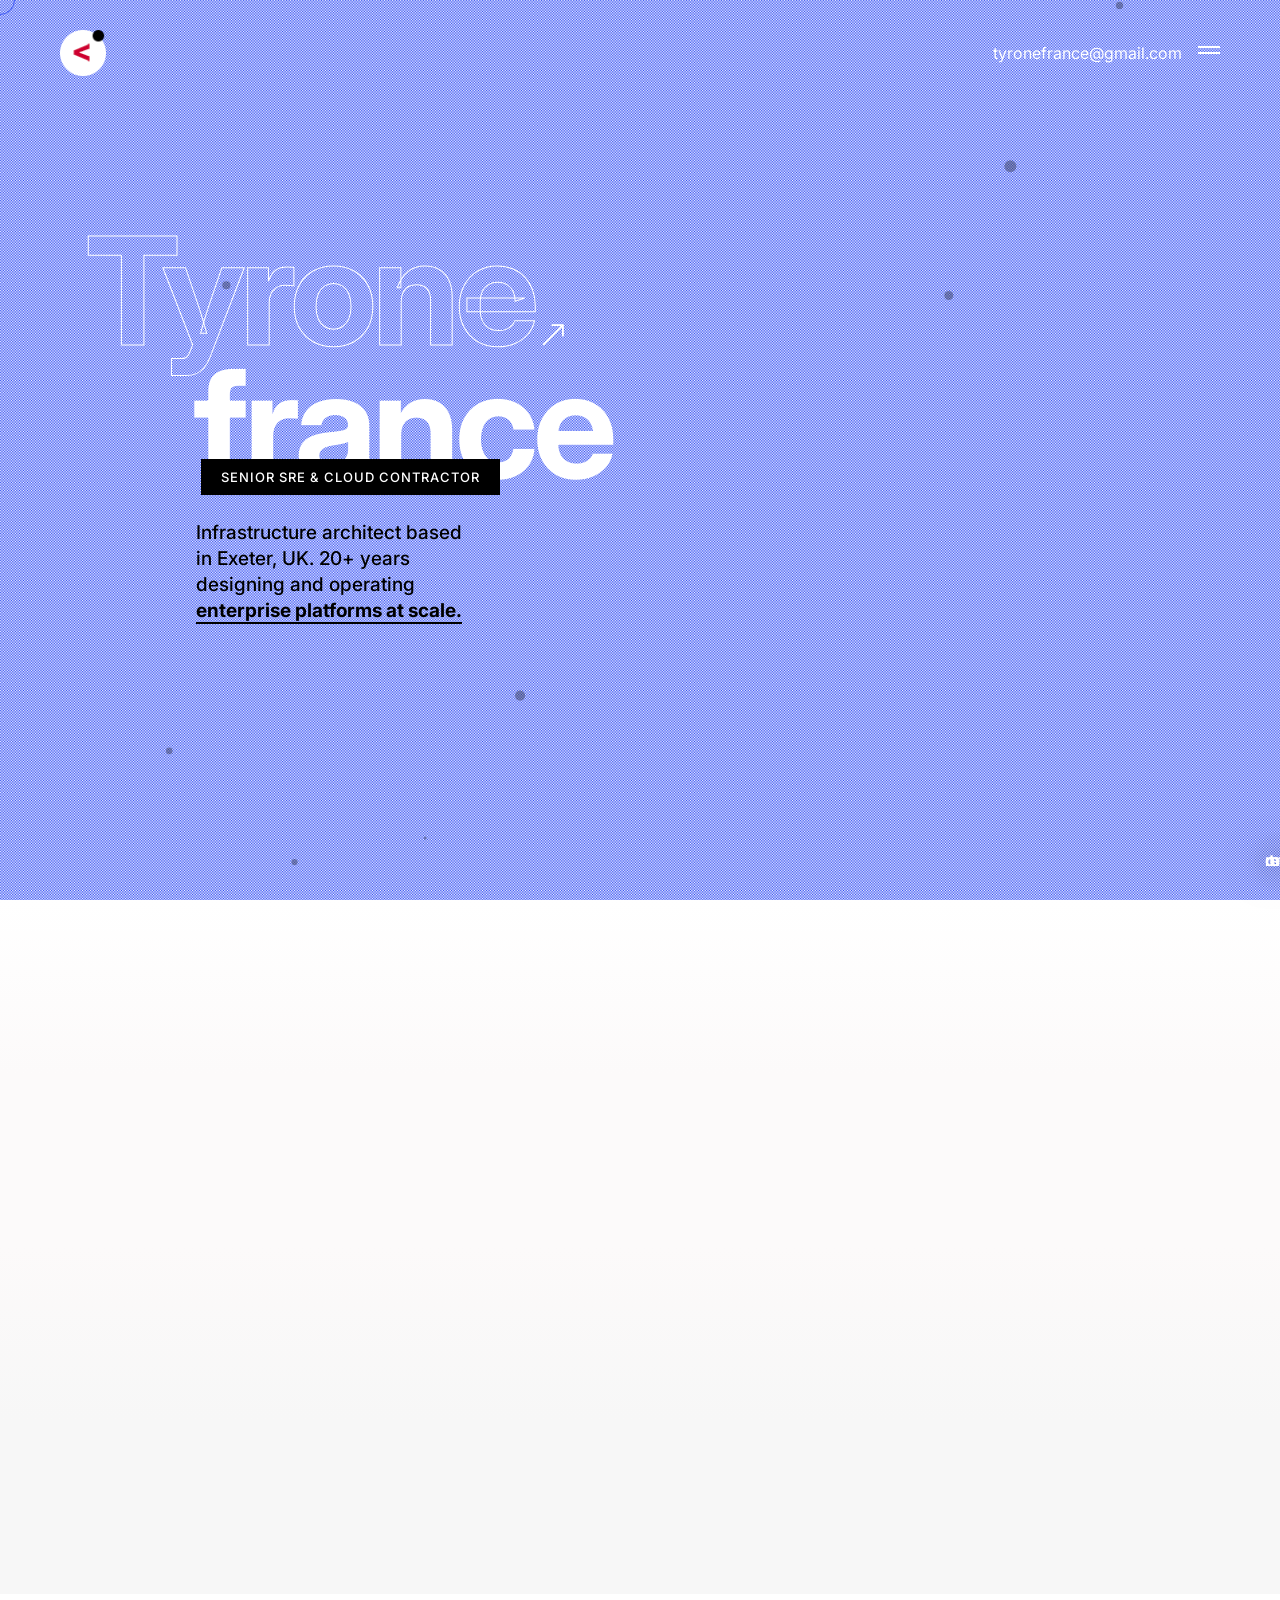
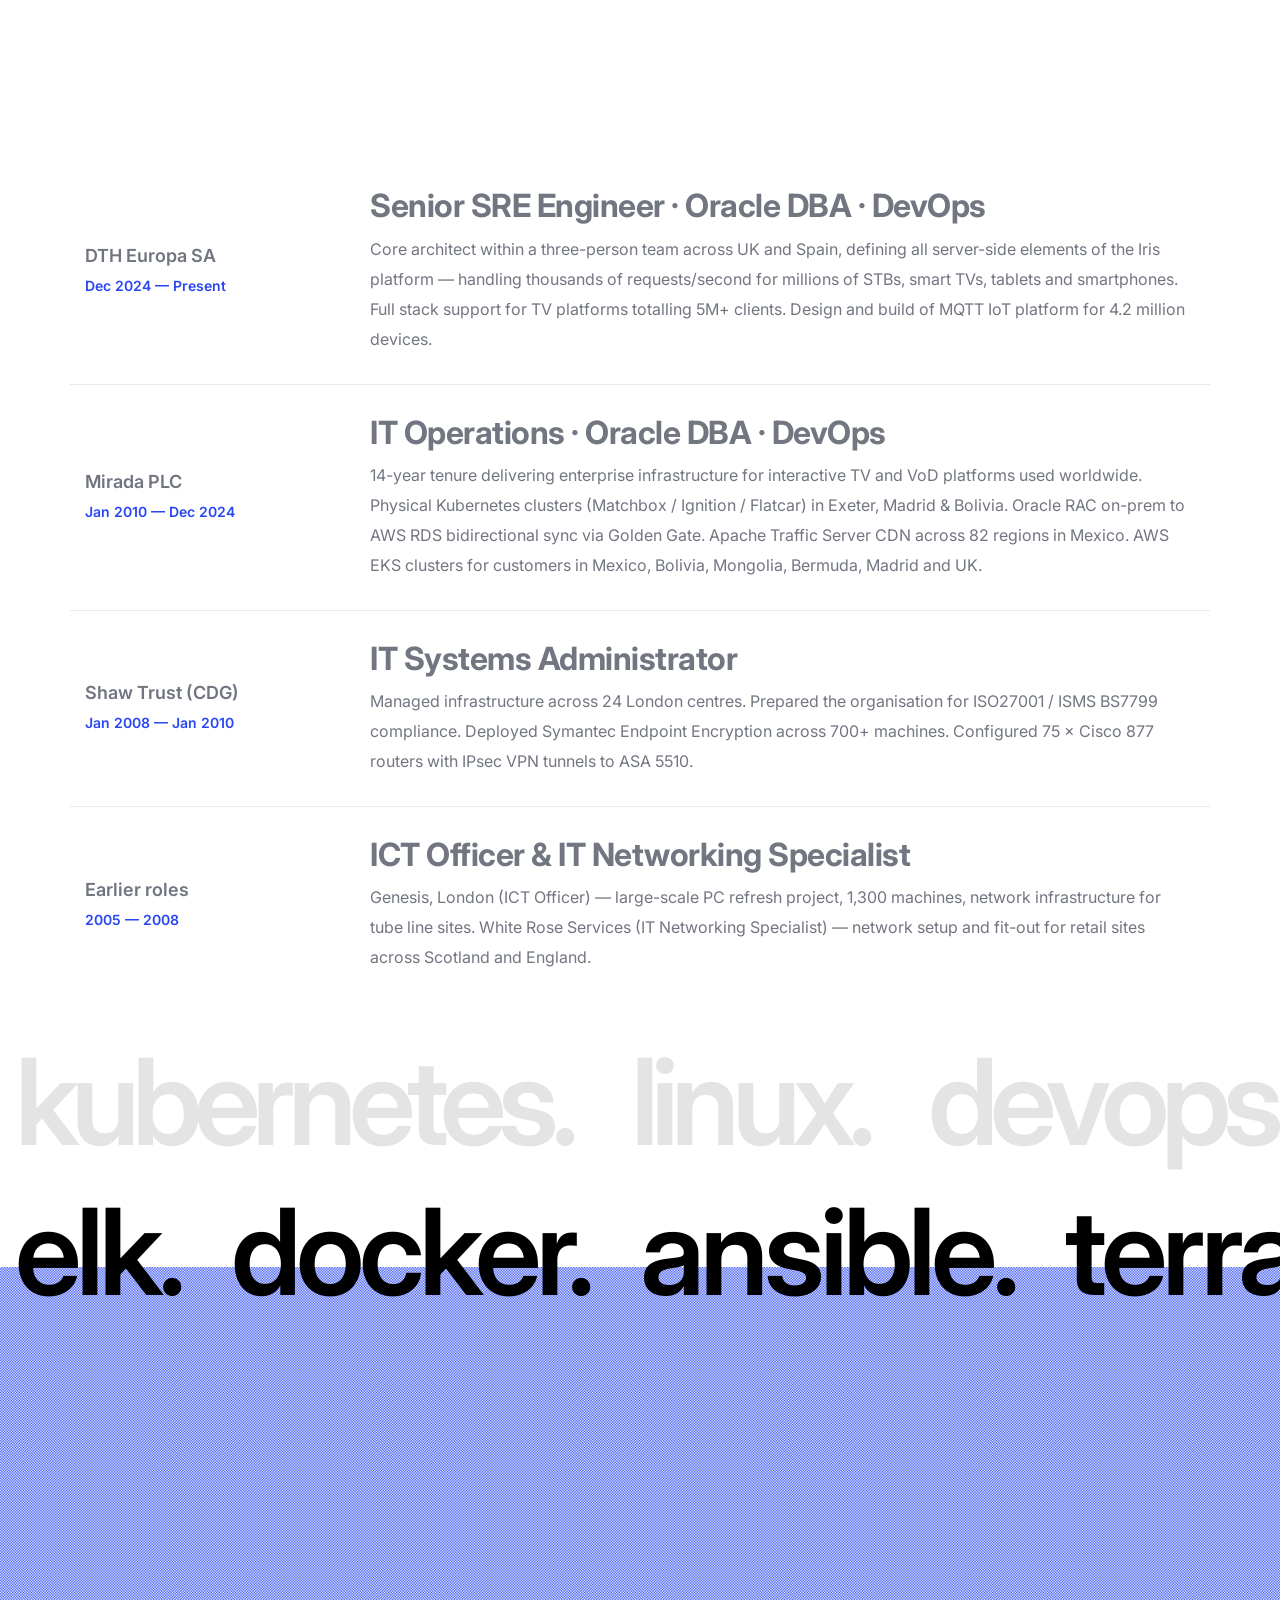
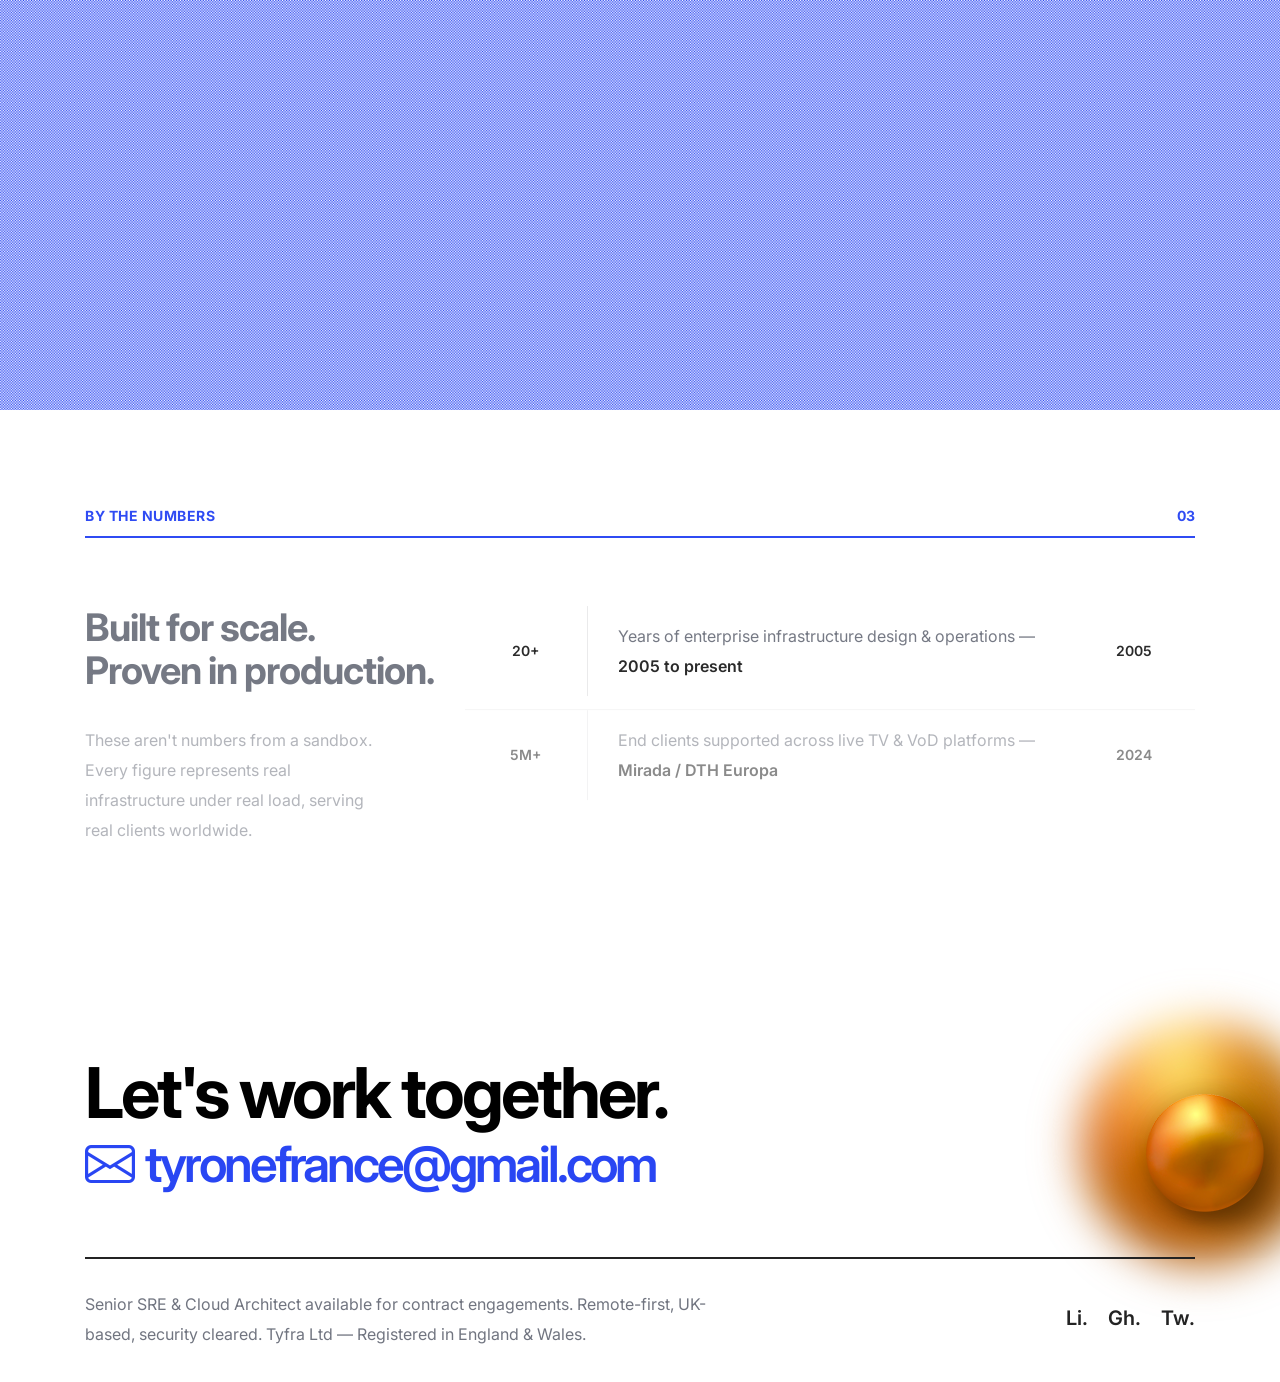
==== index1.html @ 52ad68dd "Added Theme Forest Template Added Themeforest-crafto-the-multipurpose-html5 template" ====
<!doctype html>
<html class="no-js" lang="en">
    <head>
        <title>Tyrone France — Senior SRE &amp; Cloud Architect | Tyfra Ltd</title>
        <meta charset="utf-8">
        <meta http-equiv="X-UA-Compatible" content="IE=edge" />
        <meta name="author" content="Tyrone France">
        <meta name="viewport" content="width=device-width,initial-scale=1.0" />
        <meta name="description" content="Tyrone France — Senior SRE, Cloud Architect and DevOps contractor based in the UK. 20+ years enterprise infrastructure experience. AWS, Kubernetes, Oracle RAC, Network Architecture.">
        <!-- favicon icon -->
        <link rel="shortcut icon" href="images/favicon.png">
        <link rel="apple-touch-icon" href="images/apple-touch-icon-57x57.png">
        <link rel="apple-touch-icon" sizes="72x72" href="images/apple-touch-icon-72x72.png">
        <link rel="apple-touch-icon" sizes="114x114" href="images/apple-touch-icon-114x114.png">
        <!-- google fonts preconnect -->
        <link rel="preconnect" href="https://fonts.googleapis.com" crossorigin>
        <link rel="preconnect" href="https://fonts.gstatic.com" crossorigin>
        <!-- style sheets and font icons  -->
        <link rel="stylesheet" href="css/vendors.min.css"/>
        <link rel="stylesheet" href="css/icon.min.css"/>
        <link rel="stylesheet" href="css/style.css"/>
        <link rel="stylesheet" href="css/responsive.css"/>
        <link rel="stylesheet" href="demos/freelancer/freelancer.css" />  
    </head>
    <body data-mobile-nav-style="classic" class="custom-cursor">
        <!-- start cursor -->
        <div class="cursor-page-inner">
            <div class="circle-cursor circle-cursor-inner"></div>
            <div class="circle-cursor circle-cursor-outer"></div>
        </div>
        <!-- end cursor -->
        <!-- start header -->
        <header>
            <!-- start navigation -->
            <nav class="navbar navbar-expand-lg header-transparent bg-transparent disable-fixed" data-header-hover="dark">
                <div class="container-fluid">
                    <div class="col-auto col-lg-2 me-lg-0 me-auto">
                        <a class="navbar-brand" href="index.html">
                            <img src="images/demo-freelancer-logo-white.png" data-at2x="images/demo-freelancer-logo-white@2x.png" alt="Tyfra" class="default-logo">
                            <img src="images/demo-freelancer-logo-white.png" data-at2x="images/demo-freelancer-logo-white@2x.png" alt="Tyfra" class="alt-logo">
                            <img src="images/demo-freelancer-logo-white.png" data-at2x="images/demo-freelancer-logo-white@2x.png" alt="Tyfra" class="mobile-logo"> 
                        </a>
                    </div>
                    <div class="col-auto col-lg-3 text-end lg-pe-0">
                        <div class="header-icon">
                            <a href="mailto:tyronefrance@gmail.com" class="text-white">tyronefrance@gmail.com</a>
                            <div class="header-push-button hamburger-push-button icon sm-pe-15px">
                                <div class="push-button"> 
                                    <span></span>
                                    <span></span> 
                                </div> 
                            </div> 
                        </div>
                    </div>
                </div>
            </nav>
            <!-- end navigation -->
            <!-- start hamburger menu -->
            <div class="push-menu hamburger-nav header-dark hamburger-menu-half bg-dark-gray md-w-60 sm-w-100" style="background-image: url(images/demo-gym-and-fitness-menu-bg.jpg)">
                <span class="close-menu text-dark-gray bg-white"><i class="fa-solid fa-xmark"></i></span>
                <div class="d-flex flex-column justify-content-center h-100 ps-18 pb-12 xxl-p-12 sm-p-20px">
                    <div class="hamburger-menu menu-list-wrapper w-80 lg-w-100 lg-no-margin sm-mt-auto sm-mb-auto" data-scroll-options='{ "theme": "light" }'> 
                        <ul class="menu-item-list fw-500 p-0">
                            <li class="menu-item"><a href="#home" class="inner-link nav-link">Home</a></li>
                            <li class="menu-item"><a href="#about" class="inner-link nav-link">About</a></li>
                            <li class="menu-item"><a href="#work" class="inner-link nav-link">Experience</a></li>
                            <li class="menu-item"><a href="#expertise" class="inner-link nav-link">Expertise</a></li>
                            <li class="menu-item"><a href="#awards" class="inner-link nav-link">Stats</a></li> 
                            <li class="menu-item"><a href="#contact" class="inner-link nav-link">Contact</a></li>
                        </ul>
                    </div> 
                    <div class="w-90 xxl-w-100 d-none d-lg-inline-block">
                        <div class="row row-cols-1 row-cols-xl-2 menu-address">
                            <div class="col">
                                <span class="text-white fs-16 ls-05px">Contact information</span>
                                <div class="h-1px w-90 lg-w-100 bg-white-transparent-extra-light mt-15px mb-15px"></div>
                                <p class="fs-15 lh-26 w-90 xl-w-100 text-white fw-300">Exeter, Devon, UK</p>
                            </div>
                            <div class="col">
                                <span class="text-white fs-16 ls-05px">Connect with me</span>
                                <div class="h-1px w-90 xxl-w-100 bg-white-transparent-extra-light mt-15px mb-15px"></div>
                                <p class="fs-15 lh-28 w-90 xxl-w-100 lg-mb-0 fw-300"><a href="mailto:tyronefrance@gmail.com" class="d-block text-white text-white-hover">tyronefrance@gmail.com</a><a href="tel:+447432130856" class="text-white text-white-hover">+44 (0) 7432 130 856</a></p>
                            </div>
                        </div>
                    </div> 
                </div>
            </div>
            <!-- end hamburger menu -->
        </header>
        <!-- end header -->

        <!-- start hero section -->
        <section class="full-screen magic-cursor ipad-top-space-margin md-p-0 round-cursor bg-base-color bg-sliding-line overflow-hidden position-relative md-h-850px sm-h-750px" id="home">
            <div id="particles-style-01" class="h-100 position-absolute left-0px top-0 w-100" data-particle="true" data-particle-options='{"particles": {"number": {"value": 15,"density": {"enable": true,"value_area": 2000}},"color": {"value": ["#000000", "#000000", "#000000", "#000000", "#000000"]},"shape": {"type": "circle","stroke":{"width":0,"color":"#000000"}},"opacity": {"value": 0.3,"random": false,"anim": {"enable": false,"speed": 1,"sync": false}},"size": {"value": 8,"random": true,"anim": {"enable": false,"sync": true}},"line_linked":{"enable":false,"distance":0,"color":"#ffffff","opacity":0.4,"width":1},"move": {"enable": true,"speed":1,"direction": "right","random": false,"straight": false}},"interactivity": {"detect_on": "canvas","events": {"onhover": {"enable": false,"mode": "repulse"},"onclick": {"enable": false,"mode": "push"},"resize": true}},"retina_detect": false}'></div>
            <img src="images/demo-freelancer-05.png" class="position-absolute top-35 left-minus-100px left-img d-none d-md-block" data-bottom-top="transform: translateY(-50px)" data-top-bottom="transform: translateY(50px)" alt="">
            <div class="container h-100">
                <div class="row align-items-start align-items-lg-center h-100">
                    <div class="col-xl-6 col-lg-8 md-pt-15" data-anime='{ "el": "childs", "translateY": [30, 0], "opacity": [0,1], "duration": 600, "delay": 0, "staggervalue": 300, "easing": "easeOutQuad" }'>
                        <div class="fs-150 sm-fs-120 lh-110 text-white fw-700 ls-minus-5px"><span class="text-outline">Tyrone</span><i class="bi bi-arrow-up-right icon-very-medium lh-0 ms-5px"></i></div>
                        <div class="ps-20">
                            <div class="fs-150 sm-fs-120 text-white fw-700 ls-minus-5px">france</div>
                            <div class="top-minus-40px sm-top-minus-20px right-minus-3px sm-right-0px position-relative">
                                <span class="text-white fs-13 lh-36 fw-500 bg-black ps-20px pe-20px text-uppercase d-inline-block ls-1px mb-25px ms-5px">Senior SRE &amp; Cloud Contractor</span>
                                <div class="fs-19 lh-26 text-black fw-500 w-65 md-w-70 sm-w-100">Infrastructure architect based in Exeter, UK. 20+ years designing and operating <span class="fw-700 text-decoration-line-bottom-medium text-black">enterprise platforms at scale.</span></div>
                            </div>                            
                        </div>
                    </div>
                    <div class="position-absolute right-100px bottom-minus-100px w-55 md-w-60 xs-w-100 md-right-150px xs-right-0px">
                        <img src="images/demo-freelancer-03.png" class="position-absolute top-20 right-minus-50px" alt="" data-bottom-top="transform: translateY(-150px)" data-top-bottom="transform: translateY(150px)">
                        <img src="images/demo-freelancer-04.png" class="position-absolute top-50 left-150px z-index-9 animation-float" alt="" data-bottom-top="transform: translateY(-50px)" data-top-bottom="transform: translateY(50px)">
                        <div class="atropos" data-atropos>
                            <div class="atropos-scale">
                                <div class="atropos-rotate">
                                    <div class="atropos-inner text-center">
                                        <div data-atropos-offset="-5" class="position-absolute left-0px right-0px">
                                            <img src="images/demo-freelancer-01.png" alt="">
                                        </div>
                                        <img data-atropos-offset="5" class="position-relative" src="images/demo-freelancer-02.png" alt="">
                                    </div> 
                                </div>
                            </div>
                        </div>
                    </div>
                </div>
            </div>
        </section>
        <!-- end hero section -->

        <!-- start about section -->
        <section id="about" class="big-section bg-gradient-top-very-light-gray pb-0 sm-pt-0">
            <div class="overlap-section mb-2 top-minus-40px position-relative z-index-9 md-mb-0">
                <div class="fs-335 text-white fw-700 ls-minus-10px md-ls-minus-5px text-end text-shadow-large">contractor</div>
            </div>
            <div class="container">
                <div class="row">
                    <div class="col-12">
                        <div class="row align-items-center mb-6" data-anime='{ "opacity": [0,1], "duration": 600, "delay": 0, "staggervalue": 300, "easing": "easeOutQuad" }'>
                            <div class="col-10">
                                <span class="text-base-color fw-700 text-uppercase fs-14 ls-05px">About Tyrone France</span>
                            </div>
                            <div class="col-2 text-end"> 
                                <span class="text-base-color fs-14 fw-700">01</span>
                            </div>
                            <div class="col-12 mt-5px"> 
                                <div class="separator-line-2px w-100 d-block bg-base-color"></div>
                            </div>
                        </div>
                        <div class="row mb-6">
                            <div class="col-xl-4 col-lg-5" data-anime='{ "el": "childs", "translateY": [30, 0], "opacity": [0,1], "duration": 600, "delay": 0, "staggervalue": 300, "easing": "easeOutQuad" }'>
                                <h4 class="fw-700 ls-minus-1px mb-20px">Senior SRE and Cloud Architect focused on enterprise infrastructure.</h4>
                                <p class="w-85 lg-w-100">I founded Tyfra Ltd to offer senior-level contract expertise — delivering reliable, scalable platforms without the overhead of a full-time hire.</p>
                            </div>
                            <div class="col-xl-8 col-lg-7" data-anime='{ "el": "childs", "translateY": [30, 0], "opacity": [0,1], "duration": 600, "delay": 0, "staggervalue": 300, "easing": "easeOutQuad" }'>
                                <div class="row align-items-center border-bottom border-color-light-medium-gray mb-30px pb-30px">
                                    <div class="col-md-3">
                                        <div class="fs-18 fw-600">Discovery</div>
                                    </div>
                                    <div class="col-md-9 last-paragraph-no-margin">
                                        <p>Deep-diving into your infrastructure, business goals and pain points before writing a single line of config. Understanding what good looks like first.</p>
                                    </div>
                                </div>
                                <div class="row align-items-center border-bottom border-color-light-medium-gray mb-30px pb-30px">
                                    <div class="col-md-3">
                                        <div class="fs-18 fw-600">Engineering</div>
                                    </div>
                                    <div class="col-md-9 last-paragraph-no-margin">
                                        <p>Designing and building scalable, resilient systems — from architecture diagrams to working production deployments. No shortcuts, no tech debt left behind.</p>
                                    </div>
                                </div> 
                                <div class="row align-items-center">
                                    <div class="col-md-3">
                                        <div class="fs-18 fw-600">Operations</div>
                                    </div>
                                    <div class="col-md-9 last-paragraph-no-margin">
                                        <p>Ongoing platform ownership, observability, incident response and automation that genuinely eliminates toil and increases deployment confidence.</p>
                                    </div>
                                </div> 
                            </div>
                        </div>
                        <div class="row row-cols-1 row-cols-lg-4 row-cols-md-2" data-anime='{ "el": "childs", "translateY": [30, 0], "opacity": [0,1], "duration": 600, "delay": 0, "staggervalue": 300, "easing": "easeOutQuad" }'>
                            <div class="col last-paragraph-no-margin lg-mb-30px">
                                <span class="fw-600">Expertise</span>
                                <p>AWS, Kubernetes, SRE &amp; Networking</p>
                            </div>
                            <div class="col last-paragraph-no-margin lg-mb-30px">
                                <span class="fw-600">Based in</span>
                                <p>Exeter, UK — Remote available</p>
                            </div>
                            <div class="col last-paragraph-no-margin sm-mb-30px">
                                <span class="fw-600">Clearance</span>
                                <p>UK Security Cleared</p>
                            </div>
                            <div class="col last-paragraph-no-margin">
                                <span class="fw-600">Company</span>
                                <p>Tyfra Ltd (UK Limited)</p>
                            </div>
                        </div>
                    </div>
                </div> 
            </div>
        </section>
        <!-- end about section -->

        <!-- start experience section -->
        <section id="work" class="pb-0">
            <div class="container">
                <div class="row">
                    <div class="col-md-12">
                        <div class="row align-items-center mb-6" data-anime='{ "opacity": [0,1], "duration": 600, "delay": 0, "staggervalue": 300, "easing": "easeOutQuad" }'>
                            <div class="col-10">
                                <span class="text-base-color fw-700 text-uppercase fs-14 ls-05px">Work history</span>
                            </div>
                            <div class="col-2 text-end"> 
                                <span class="text-base-color fs-14 fw-700">02</span>
                            </div>
                            <div class="col-12 mt-5px"> 
                                <div class="separator-line-2px w-100 d-block bg-base-color"></div>
                            </div>
                        </div>

                        <!-- DTH Europa -->
                        <div class="row align-items-center border-bottom border-color-light-medium-gray mb-30px pb-30px" data-anime='{ "el": "childs", "translateY": [30, 0], "opacity": [0,1], "duration": 600, "delay": 0, "staggervalue": 300, "easing": "easeOutQuad" }'>
                            <div class="col-md-3">
                                <div class="fs-18 fw-600">DTH Europa SA</div>
                                <p class="fs-14 text-base-color fw-600 mb-0">Dec 2024 — Present</p>
                            </div>
                            <div class="col-md-9 last-paragraph-no-margin">
                                <h5 class="fw-700 mb-10px">Senior SRE Engineer · Oracle DBA · DevOps</h5>
                                <p>Core architect within a three-person team across UK and Spain, defining all server-side elements of the Iris platform — handling thousands of requests/second for millions of STBs, smart TVs, tablets and smartphones. Full stack support for TV platforms totalling 5M+ clients. Design and build of MQTT IoT platform for 4.2 million devices.</p>
                            </div>
                        </div>

                        <!-- Mirada PLC -->
                        <div class="row align-items-center border-bottom border-color-light-medium-gray mb-30px pb-30px" data-anime='{ "el": "childs", "translateY": [30, 0], "opacity": [0,1], "duration": 600, "delay": 0, "staggervalue": 300, "easing": "easeOutQuad" }'>
                            <div class="col-md-3">
                                <div class="fs-18 fw-600">Mirada PLC</div>
                                <p class="fs-14 text-base-color fw-600 mb-0">Jan 2010 — Dec 2024</p>
                            </div>
                            <div class="col-md-9 last-paragraph-no-margin">
                                <h5 class="fw-700 mb-10px">IT Operations · Oracle DBA · DevOps</h5>
                                <p>14-year tenure delivering enterprise infrastructure for interactive TV and VoD platforms used worldwide. Physical Kubernetes clusters (Matchbox / Ignition / Flatcar) in Exeter, Madrid &amp; Bolivia. Oracle RAC on-prem to AWS RDS bidirectional sync via Golden Gate. Apache Traffic Server CDN across 82 regions in Mexico. AWS EKS clusters for customers in Mexico, Bolivia, Mongolia, Bermuda, Madrid and UK.</p>
                            </div>
                        </div>

                        <!-- Shaw Trust -->
                        <div class="row align-items-center border-bottom border-color-light-medium-gray mb-30px pb-30px" data-anime='{ "el": "childs", "translateY": [30, 0], "opacity": [0,1], "duration": 600, "delay": 0, "staggervalue": 300, "easing": "easeOutQuad" }'>
                            <div class="col-md-3">
                                <div class="fs-18 fw-600">Shaw Trust (CDG)</div>
                                <p class="fs-14 text-base-color fw-600 mb-0">Jan 2008 — Jan 2010</p>
                            </div>
                            <div class="col-md-9 last-paragraph-no-margin">
                                <h5 class="fw-700 mb-10px">IT Systems Administrator</h5>
                                <p>Managed infrastructure across 24 London centres. Prepared the organisation for ISO27001 / ISMS BS7799 compliance. Deployed Symantec Endpoint Encryption across 700+ machines. Configured 75 × Cisco 877 routers with IPsec VPN tunnels to ASA 5510.</p>
                            </div>
                        </div>

                        <!-- Earlier roles -->
                        <div class="row align-items-center" data-anime='{ "el": "childs", "translateY": [30, 0], "opacity": [0,1], "duration": 600, "delay": 0, "staggervalue": 300, "easing": "easeOutQuad" }'>
                            <div class="col-md-3">
                                <div class="fs-18 fw-600">Earlier roles</div>
                                <p class="fs-14 text-base-color fw-600 mb-0">2005 — 2008</p>
                            </div>
                            <div class="col-md-9 last-paragraph-no-margin">
                                <h5 class="fw-700 mb-10px">ICT Officer &amp; IT Networking Specialist</h5>
                                <p>Genesis, London (ICT Officer) — large-scale PC refresh project, 1,300 machines, network infrastructure for tube line sites. White Rose Services (IT Networking Specialist) — network setup and fit-out for retail sites across Scotland and England.</p>
                            </div>
                        </div>

                    </div>
                </div>
            </div>
        </section>
        <!-- end experience section -->

        <!-- start marquee section -->
        <section class="overflow-hidden position-relative half-section overlap-height pb-0">
            <div class="container-fluid overlap-gap-section">
                <div class="row position-relative">
                    <div class="col swiper swiper-width-auto text-center pb-30px sm-pb-0px" data-slider-options='{ "slidesPerView": "auto", "spaceBetween":60, "speed": 8000, "loop": true, "autoplay": { "delay":0, "disableOnInteraction": false }, "allowTouchMove": false, "effect": "slide" }'>
                        <div class="swiper-wrapper marquee-slide">
                            <div class="swiper-slide"><div class="fs-180 xl-fs-120 sm-fs-80 text-extra-medium-gray fw-600 ls-minus-8px sm-ls-minus-4px word-break-normal">aws.</div></div>
                            <div class="swiper-slide"><div class="fs-180 xl-fs-120 sm-fs-80 text-extra-medium-gray fw-600 ls-minus-8px sm-ls-minus-4px word-break-normal">kubernetes.</div></div>
                            <div class="swiper-slide"><div class="fs-180 xl-fs-120 sm-fs-80 text-extra-medium-gray fw-600 ls-minus-8px sm-ls-minus-4px word-break-normal">linux.</div></div>
                            <div class="swiper-slide"><div class="fs-180 xl-fs-120 sm-fs-80 text-extra-medium-gray fw-600 ls-minus-8px sm-ls-minus-4px word-break-normal">devops.</div></div>
                            <div class="swiper-slide"><div class="fs-180 xl-fs-120 sm-fs-80 text-extra-medium-gray fw-600 ls-minus-8px sm-ls-minus-4px word-break-normal">oracle.</div></div>
                            <div class="swiper-slide"><div class="fs-180 xl-fs-120 sm-fs-80 text-extra-medium-gray fw-600 ls-minus-8px sm-ls-minus-4px word-break-normal">networking.</div></div>
                            <div class="swiper-slide"><div class="fs-180 xl-fs-120 sm-fs-80 text-extra-medium-gray fw-600 ls-minus-8px sm-ls-minus-4px word-break-normal">sre.</div></div>
                            <div class="swiper-slide"><div class="fs-180 xl-fs-120 sm-fs-80 text-extra-medium-gray fw-600 ls-minus-8px sm-ls-minus-4px word-break-normal">aws.</div></div>
                        </div> 
                    </div>  
                </div>
            </div> 
        </section>
        <!-- end marquee section -->

        <!-- start expertise section -->
        <section class="bg-base-color bg-sliding-line position-relative pb-0">
            <div class="container-fluid overlap-section">
                <div class="row position-relative">
                    <div class="col swiper swiper-width-auto text-center pb-30px sm-pb-0px" data-slider-options='{ "slidesPerView": "auto", "spaceBetween":50, "speed": 8000, "loop": true, "autoplay": { "delay":0, "disableOnInteraction": false, "reverseDirection": true }, "allowTouchMove": false, "effect": "slide" }'>
                        <div class="swiper-wrapper marquee-slide">
                            <div class="swiper-slide"><div class="fs-150 xl-fs-120 sm-fs-80 text-black fw-600 ls-minus-5px sm-ls-minus-4px word-break-normal">docker.</div></div>
                            <div class="swiper-slide"><div class="fs-150 xl-fs-120 sm-fs-80 text-black fw-600 ls-minus-5px sm-ls-minus-4px word-break-normal">ansible.</div></div>
                            <div class="swiper-slide"><div class="fs-150 xl-fs-120 sm-fs-80 text-black fw-600 ls-minus-5px sm-ls-minus-4px word-break-normal">terraform.</div></div>
                            <div class="swiper-slide"><div class="fs-150 xl-fs-120 sm-fs-80 text-black fw-600 ls-minus-5px sm-ls-minus-4px word-break-normal">grafana.</div></div>
                            <div class="swiper-slide"><div class="fs-150 xl-fs-120 sm-fs-80 text-black fw-600 ls-minus-5px sm-ls-minus-4px word-break-normal">helm.</div></div>
                            <div class="swiper-slide"><div class="fs-150 xl-fs-120 sm-fs-80 text-black fw-600 ls-minus-5px sm-ls-minus-4px word-break-normal">cisco.</div></div>
                            <div class="swiper-slide"><div class="fs-150 xl-fs-120 sm-fs-80 text-black fw-600 ls-minus-5px sm-ls-minus-4px word-break-normal">redis.</div></div>
                            <div class="swiper-slide"><div class="fs-150 xl-fs-120 sm-fs-80 text-black fw-600 ls-minus-5px sm-ls-minus-4px word-break-normal">elk.</div></div>
                        </div> 
                    </div>  
                </div>
            </div>
            <div id="expertise" class="container overflow-y-hidden">
                <div class="row align-items-end flex-column-reverse flex-lg-row">
                    <div class="col-lg-7 position-relative overflow-hidden">
                        <div class="outside-box-bottom-2 outside-box-left-5">
                            <div class="atropos" data-atropos>
                                <div class="atropos-scale">
                                    <div class="atropos-rotate">
                                        <div class="atropos-inner text-center overflow-visible">
                                            <div data-atropos-offset="-1" class="position-absolute left-0px right-0px">
                                                <img src="images/demo-freelancer-01.png" class="w-70" alt="">
                                            </div>
                                            <img data-atropos-offset="5" class="position-relative" src="images/demo-freelancer-06.png" alt="">
                                        </div> 
                                    </div>
                                </div>
                            </div> 
                        </div>
                    </div>
                    <div class="col-lg-5 mb-6 mt-6 md-mb-0" data-anime='{ "el": "childs", "translateY": [30, 0], "opacity": [0,1], "duration": 600, "delay": 0, "staggervalue": 300, "easing": "easeOutQuad" }'>
                        <h4 class="fw-600 text-white mb-20px ls-minus-1px">20+ years designing and operating enterprise infrastructure at scale.</h4>
                        <p class="w-90 text-black xl-w-100">From physical Kubernetes clusters across three continents to AWS cloud migrations serving millions of users — built and battle-tested in production environments worldwide.</p>
                        <div class="progress-bar-style-01 mt-14 d-block">
                            <div class="progress mb-12 sm-mb-20 bg-transparent">
                                <div class="progress-bar-title d-inline-block text-black text-uppercase fs-14 fw-600">AWS Cloud Architecture</div>
                                <div class="progress-bar bg-black" role="progressbar" aria-valuenow="95" aria-valuemin="0" aria-valuemax="100" aria-label="aws">
                                    <span class="progress-bar-percent text-center bg-black fs-11 lh-12 text-white">95%</span>
                                </div>
                            </div>
                            <div class="progress mb-12 sm-mb-20 bg-transparent">
                                <div class="progress-bar-title d-inline-block text-black text-uppercase fs-14 fw-600">Kubernetes &amp; DevOps</div>
                                <div class="progress-bar bg-black" role="progressbar" aria-valuenow="90" aria-valuemin="0" aria-valuemax="100" aria-label="kubernetes">
                                    <span class="progress-bar-percent text-center bg-black fs-11 lh-12 text-white">90%</span>
                                </div>
                            </div>
                            <div class="progress mb-12 sm-mb-20 bg-transparent">
                                <div class="progress-bar-title d-inline-block text-black text-uppercase fs-14 fw-600">Oracle RAC &amp; DBA</div>
                                <div class="progress-bar bg-black" role="progressbar" aria-valuenow="88" aria-valuemin="0" aria-valuemax="100" aria-label="oracle">
                                    <span class="progress-bar-percent text-center bg-black fs-11 lh-12 text-white">88%</span>
                                </div>
                            </div>
                            <div class="progress mb-12 sm-mb-20 bg-transparent">
                                <div class="progress-bar-title d-inline-block text-black text-uppercase fs-14 fw-600">Network Architecture</div>
                                <div class="progress-bar bg-black" role="progressbar" aria-valuenow="88" aria-valuemin="0" aria-valuemax="100" aria-label="networking">
                                    <span class="progress-bar-percent text-center bg-black fs-11 lh-12 text-white">88%</span>
                                </div>
                            </div>
                        </div>
                    </div>
                </div>
            </div>
        </section>
        <!-- end expertise section -->

        <!-- start stats / awards section -->
        <section id="awards" class="pb-0">
            <div class="container">
                <div class="row">
                    <div class="col-md-12">
                        <div class="row align-items-center mb-6" data-anime='{ "opacity": [0,1], "duration": 600, "delay": 0, "staggervalue": 300, "easing": "easeOutQuad" }'>
                            <div class="col-10">
                                <span class="text-base-color fw-700 text-uppercase fs-14 ls-05px">By the numbers</span>
                            </div>
                            <div class="col-2 text-end"> 
                                <span class="text-base-color fs-14 fw-700">03</span>
                            </div>
                            <div class="col-12 mt-5px"> 
                                <div class="separator-line-2px w-100 d-block bg-base-color"></div>
                            </div>
                        </div>
                        <div class="row">
                            <div class="col-xl-4 col-lg-5 last-paragraph-no-margin md-mb-30px" data-anime='{ "el": "childs", "translateY": [30, 0], "opacity": [0,1], "duration": 600, "delay": 0, "staggervalue": 300, "easing": "easeOutQuad" }'>
                                <h4 class="fw-700 ls-minus-1px mb-20px">Built for scale. Proven in production.</h4>
                                <p class="w-85 lg-w-100">These aren't numbers from a sandbox. Every figure represents real infrastructure under real load, serving real clients worldwide.</p>
                            </div>
                            <div class="col-xl-8 col-lg-7" data-anime='{ "el": "childs", "translateY": [30, 0], "opacity": [0,1], "duration": 600, "delay": 0, "staggervalue": 300, "easing": "easeOutQuad" }'>
                                <div class="row g-0">
                                    <div class="col-2 text-center align-self-center">
                                        <span class="text-dark-gray fs-14 fw-600">20+</span>
                                    </div>
                                    <div class="col-8 last-paragraph-no-margin ps-30px pe-30px pt-15px pb-15px border-start border-color-light-medium-gray"> 
                                        <p>Years of enterprise infrastructure design &amp; operations — <span class="fw-600 text-dark-gray">2005 to present</span></p>
                                    </div>
                                    <div class="col-2 align-self-center text-center">
                                        <span class="text-dark-gray fs-14 fw-600">2005</span>
                                    </div>
                                </div>
                                <div class="row border-top border-color-light-medium-gray g-0">
                                    <div class="col-2 text-center align-self-center">
                                        <span class="text-dark-gray fs-14 fw-600">5M+</span>
                                    </div>
                                    <div class="col-8 last-paragraph-no-margin ps-30px pe-30px pt-15px pb-15px border-start border-color-light-medium-gray"> 
                                        <p>End clients supported across live TV &amp; VoD platforms — <span class="fw-600 text-dark-gray">Mirada / DTH Europa</span></p>
                                    </div>
                                    <div class="col-2 align-self-center text-center">
                                        <span class="text-dark-gray fs-14 fw-600">2024</span>
                                    </div>
                                </div>
                                <div class="row border-top border-color-light-medium-gray g-0">
                                    <div class="col-2 text-center align-self-center">
                                        <span class="text-dark-gray fs-14 fw-600">82</span>
                                    </div>
                                    <div class="col-8 last-paragraph-no-margin ps-30px pe-30px pt-15px pb-15px border-start border-color-light-medium-gray"> 
                                        <p>CDN regions deployed for Apache Traffic Server — <span class="fw-600 text-dark-gray">Mexico</span></p>
                                    </div>
                                    <div class="col-2 align-self-center text-center">
                                        <span class="text-dark-gray fs-14 fw-600">2018</span>
                                    </div>
                                </div>
                                <div class="row border-top g-0">
                                    <div class="col-2 text-center align-self-center">
                                        <span class="text-dark-gray fs-14 fw-600">4.2M</span>
                                    </div>
                                    <div class="col-8 last-paragraph-no-margin ps-30px pe-30px pt-15px pb-15px border-start border-color-light-medium-gray"> 
                                        <p>IoT / MQTT client devices designed &amp; operated — <span class="fw-600 text-dark-gray">DTH Europa</span></p>
                                    </div>
                                    <div class="col-2 align-self-center text-center">
                                        <span class="text-dark-gray fs-14 fw-600">2020</span>
                                    </div>
                                </div>
                            </div>
                        </div>
                    </div>
                </div>
            </div>
        </section>
        <!-- end stats section -->

        <!-- start footer / contact -->
        <footer id="contact" class="position-relative overflow-hidden pb-0">
            <img src="images/demo-freelancer-03.png" class="position-absolute top-0px right-minus-100px" alt=""> 
            <div class="container position-relative">
                <img src="images/demo-freelancer-04.png" class="position-absolute top-20px right-minus-100px d-none d-md-block" alt="">
                <div class="row">
                    <div class="col-md-12 position-relative"> 
                        <div class="fs-70 md-fs-50 sm-fs-40 ls-minus-3px fw-700 text-black mb-10px sm-ls-minus-1px">Let's work together.</div>
                        <div class="d-flex align-items-center">
                            <i class="bi bi-envelope icon-extra-large md-icon-large me-10px text-base-color align-middle"></i>
                            <a href="mailto:tyronefrance@gmail.com" class="fs-50 sm-fs-40 text-base-color fw-600 align-middle ls-minus-3px sm-ls-minus-1px">tyronefrance@gmail.com</a>
                        </div>
                    </div> 
                </div>
                <div class="row g-0 align-items-center border-top border-2 border-color-dark-gray pt-30px mt-6 mb-3">
                    <div class="col-md-7 last-paragraph-no-margin sm-mb-20px">
                        <p>Senior SRE &amp; Cloud Architect available for contract engagements. Remote-first, UK-based, security cleared. Tyfra Ltd — Registered in England &amp; Wales.</p>
                    </div>
                    <div class="col-md-5 elements-social social-text-style-01 text-start text-md-end sm-mb-20px">
                        <ul class="medium-icon dark fw-600">
                            <li><a class="linkedin" href="https://www.linkedin.com/in/tyronefrance" target="_blank">Li.</a></li>
                            <li><a class="github" href="https://github.com/tyronefrance" target="_blank">Gh.</a></li>
                            <li><a class="twitter" href="https://twitter.com/tyronefrance" target="_blank">Tw.</a></li>
                        </ul>
                    </div>
                </div>
            </div>
        </footer>
        <!-- end footer -->

        <!-- start scroll progress -->
        <div class="scroll-progress d-none d-xxl-block">
          <a href="#" class="scroll-top" aria-label="scroll">
            <span class="scroll-text">Scroll</span><span class="scroll-line"><span class="scroll-point"></span></span>
          </a>
        </div>
        <!-- end scroll progress -->

        <!-- javascript libraries -->
        <script type="text/javascript" src="js/jquery.js"></script>
        <script type="text/javascript" src="js/vendors.min.js"></script> 
        <script type="text/javascript" src="js/main.js"></script>
    </body>
</html>
---- css/icon.min.css ----
@charset "UTF-8";/*!
    Font Awesome
    Version: 7.0.0
    Plugin URL: https://fontawesome.com
    License: Copyright 2025 Fonticons, Inc. | https://fontawesome.com/license/free (Icons: CC BY 4.0, Fonts: SIL OFL 1.1, Code: MIT License)
!*/.fa-stack,.fa-ul>li{position:relative}.fa-beat,.fa-bounce{animation-delay:var(--fa-animation-delay,0s);animation-direction:var(--fa-animation-direction,normal);animation-duration:var(--fa-animation-duration,1s);animation-iteration-count:var(--fa-animation-iteration-count,infinite)}.fa,.fa-brands,.fa-classic,.fa-regular,.fa-solid,.fab,.far,.fas{--_fa-family:var(--fa-family, var(--fa-style-family, "Font Awesome 7 Free"));-webkit-font-smoothing:antialiased;-moz-osx-font-smoothing:grayscale;display:var(--fa-display,inline-block);font-family:var(--_fa-family);font-feature-settings:normal;font-style:normal;font-synthesis:none;font-variant:normal;font-weight:var(--fa-style,900);line-height:1;text-align:center;text-rendering:auto;width:auto}:is(.fas,.far,.fab,.fa-solid,.fa-regular,.fa-brands,.fa-classic,.fa)::before{content:var(--fa);content:var(--fa)/""}.fa-1x{font-size:1em}.fa-2x{font-size:2em}.fa-3x{font-size:3em}.fa-4x{font-size:4em}.fa-5x{font-size:5em}.fa-6x{font-size:6em}.fa-7x{font-size:7em}.fa-8x{font-size:8em}.fa-9x{font-size:9em}.fa-10x{font-size:10em}.fa-2xs{font-size:.625em;line-height:.1em;vertical-align:.225em}.fa-xs{font-size:.75em;line-height:.0833333333em;vertical-align:.125em}.fa-sm{font-size:.875em;line-height:.0714285714em;vertical-align:.0535714286em}.fa-lg{font-size:1.25em;line-height:.05em;vertical-align:-.075em}.fa-xl{font-size:1.5em;line-height:.0416666667em;vertical-align:-.125em}.fa-2xl,.fa-stack-2x{font-size:2em}.fa-2xl{line-height:.03125em;vertical-align:-.1875em}.fa-width-auto{--fa-width:auto}.fa-fw,.fa-width-fixed{--fa-width:1.25em}.fa-ul{list-style-type:none;margin-inline-start:var(--fa-li-margin,2.5em);padding-inline-start:0}.fa-li{inset-inline-start:calc(-1 * var(--fa-li-width,2em));position:absolute;text-align:center;width:var(--fa-li-width,2em);line-height:inherit}.fa-border{border-color:var(--fa-border-color,#eee);border-radius:var(--fa-border-radius,.1em);border-style:var(--fa-border-style,solid);border-width:var(--fa-border-width,.0625em);box-sizing:var(--fa-border-box-sizing,content-box);padding:var(--fa-border-padding,.1875em .25em)}.fa-pull-left,.fa-pull-start{float:inline-start;margin-inline-end:var(--fa-pull-margin,.3em)}.fa-pull-end,.fa-pull-right{float:inline-end;margin-inline-start:var(--fa-pull-margin,.3em)}.fa-beat{animation-name:fa-beat;animation-timing-function:var(--fa-animation-timing,ease-in-out)}.fa-bounce{animation-name:fa-bounce;animation-timing-function:var(--fa-animation-timing,cubic-bezier(.28,.84,.42,1))}.fa-beat-fade,.fa-fade{animation-timing-function:var(--fa-animation-timing,cubic-bezier(.4,0,.6,1));animation-delay:var(--fa-animation-delay,0s);animation-direction:var(--fa-animation-direction,normal);animation-iteration-count:var(--fa-animation-iteration-count,infinite);animation-duration:var(--fa-animation-duration,1s)}.fa-fade{animation-name:fa-fade}.fa-beat-fade{animation-name:fa-beat-fade}.fa-flip{animation-name:fa-flip;animation-delay:var(--fa-animation-delay,0s);animation-direction:var(--fa-animation-direction,normal);animation-duration:var(--fa-animation-duration,1s);animation-iteration-count:var(--fa-animation-iteration-count,infinite);animation-timing-function:var(--fa-animation-timing,ease-in-out)}.fa-shake,.fa-spin{animation-delay:var(--fa-animation-delay,0s);animation-timing-function:var(--fa-animation-timing,linear)}.fa-shake{animation-name:fa-shake;animation-direction:var(--fa-animation-direction,normal);animation-duration:var(--fa-animation-duration,1s);animation-iteration-count:var(--fa-animation-iteration-count,infinite)}.fa-pulse,.fa-spin,.fa-spin-pulse{animation-name:fa-spin;animation-direction:var(--fa-animation-direction,normal);animation-iteration-count:var(--fa-animation-iteration-count,infinite)}.fa-spin{animation-duration:var(--fa-animation-duration,2s)}.fa-spin-reverse{--fa-animation-direction:reverse}.fa-pulse,.fa-spin-pulse{animation-duration:var(--fa-animation-duration,1s);animation-timing-function:var(--fa-animation-timing,steps(8))}@media (prefers-reduced-motion:reduce){.fa-beat,.fa-beat-fade,.fa-bounce,.fa-fade,.fa-flip,.fa-pulse,.fa-shake,.fa-spin,.fa-spin-pulse{animation:none!important;transition:none!important}}@keyframes fa-beat{0%,90%{transform:scale(1)}45%{transform:scale(var(--fa-beat-scale,1.25))}}@keyframes fa-bounce{0%,100%,64%{transform:scale(1,1) translateY(0)}10%{transform:scale(var(--fa-bounce-start-scale-x,1.1),var(--fa-bounce-start-scale-y,.9)) translateY(0)}30%{transform:scale(var(--fa-bounce-jump-scale-x,.9),var(--fa-bounce-jump-scale-y,1.1)) translateY(var(--fa-bounce-height,-.5em))}50%{transform:scale(var(--fa-bounce-land-scale-x,1.05),var(--fa-bounce-land-scale-y,.95)) translateY(0)}57%{transform:scale(1,1) translateY(var(--fa-bounce-rebound,-.125em))}}@keyframes fa-fade{50%{opacity:var(--fa-fade-opacity,.4)}}@keyframes fa-beat-fade{0%,100%{opacity:var(--fa-beat-fade-opacity,.4);transform:scale(1)}50%{opacity:1;transform:scale(var(--fa-beat-fade-scale,1.125))}}@keyframes fa-flip{50%{transform:rotate3d(var(--fa-flip-x,0),var(--fa-flip-y,1),var(--fa-flip-z,0),var(--fa-flip-angle,-180deg))}}@keyframes fa-shake{0%{transform:rotate(-15deg)}4%{transform:rotate(15deg)}24%,8%{transform:rotate(-18deg)}12%,28%{transform:rotate(18deg)}16%{transform:rotate(-22deg)}20%{transform:rotate(22deg)}32%{transform:rotate(-12deg)}36%{transform:rotate(12deg)}100%,40%{transform:rotate(0)}}@keyframes fa-spin{0%{transform:rotate(0)}100%{transform:rotate(360deg)}}.fa-rotate-90{transform:rotate(90deg)}.fa-rotate-180{transform:rotate(180deg)}.fa-rotate-270{transform:rotate(270deg)}.fa-flip-horizontal{transform:scale(-1,1)}.fa-flip-vertical{transform:scale(1,-1)}.fa-flip-both,.fa-flip-horizontal.fa-flip-vertical{transform:scale(-1,-1)}.fa-rotate-by{transform:rotate(var(--fa-rotate-angle,0))}.fa-stack{display:inline-block;height:2em;line-height:2em;vertical-align:middle;width:2.5em}.fa-stack-1x,.fa-stack-2x{left:0;position:absolute;text-align:center;width:100%;z-index:var(--fa-stack-z-index,auto)}.fa-stack-1x{line-height:inherit}.bi::before,.feather,[class*=" ti-"],[class*=" line-icon-"],[class*=" bi-"]::before,[class^=bi-]::before,[class^=line-icon-],[class^=ti-]{font-style:normal;font-variant:normal;text-transform:none;line-height:1;-webkit-font-smoothing:antialiased;-moz-osx-font-smoothing:grayscale}.fa-inverse{color:var(--fa-inverse,#fff)}.fa-0{--fa:"0"}.fa-1{--fa:"1"}.fa-2{--fa:"2"}.fa-3{--fa:"3"}.fa-4{--fa:"4"}.fa-5{--fa:"5"}.fa-6{--fa:"6"}.fa-7{--fa:"7"}.fa-8{--fa:"8"}.fa-9{--fa:"9"}.fa-exclamation{--fa:"!"}.fa-hashtag{--fa:"#"}.fa-dollar,.fa-dollar-sign,.fa-usd{--fa:"$"}.fa-percent,.fa-percentage{--fa:"%"}.fa-asterisk{--fa:"*"}.fa-add,.fa-plus{--fa:"+"}.fa-less-than{--fa:"<"}.fa-equals{--fa:"="}.fa-greater-than{--fa:">"}.fa-question{--fa:"?"}.fa-at{--fa:"@"}.fa-a{--fa:"A"}.fa-b{--fa:"B"}.fa-c{--fa:"C"}.fa-d{--fa:"D"}.fa-e{--fa:"E"}.fa-f{--fa:"F"}.fa-g{--fa:"G"}.fa-h{--fa:"H"}.fa-i{--fa:"I"}.fa-j{--fa:"J"}.fa-k{--fa:"K"}.fa-l{--fa:"L"}.fa-m{--fa:"M"}.fa-n{--fa:"N"}.fa-o{--fa:"O"}.fa-p{--fa:"P"}.fa-q{--fa:"Q"}.fa-r{--fa:"R"}.fa-s{--fa:"S"}.fa-t{--fa:"T"}.fa-u{--fa:"U"}.fa-v{--fa:"V"}.fa-w{--fa:"W"}.fa-x{--fa:"X"}.fa-y{--fa:"Y"}.fa-z{--fa:"Z"}.fa-faucet{--fa:""}.fa-faucet-drip{--fa:""}.fa-house-chimney-window{--fa:""}.fa-house-signal{--fa:""}.fa-temperature-arrow-down,.fa-temperature-down{--fa:""}.fa-temperature-arrow-up,.fa-temperature-up{--fa:""}.fa-trailer{--fa:""}.fa-bacteria{--fa:""}.fa-bacterium{--fa:""}.fa-box-tissue{--fa:""}.fa-hand-holding-medical{--fa:""}.fa-hand-sparkles{--fa:""}.fa-hands-bubbles,.fa-hands-wash{--fa:""}.fa-handshake-alt-slash,.fa-handshake-simple-slash,.fa-handshake-slash{--fa:""}.fa-head-side-cough{--fa:""}.fa-head-side-cough-slash{--fa:""}.fa-head-side-mask{--fa:""}.fa-head-side-virus{--fa:""}.fa-house-chimney-user{--fa:""}.fa-house-laptop,.fa-laptop-house{--fa:""}.fa-lungs-virus{--fa:""}.fa-people-arrows,.fa-people-arrows-left-right{--fa:""}.fa-plane-slash{--fa:""}.fa-pump-medical{--fa:""}.fa-pump-soap{--fa:""}.fa-shield-virus{--fa:""}.fa-sink{--fa:""}.fa-soap{--fa:""}.fa-stopwatch-20{--fa:""}.fa-shop-slash,.fa-store-alt-slash{--fa:""}.fa-store-slash{--fa:""}.fa-toilet-paper-slash{--fa:""}.fa-users-slash{--fa:""}.fa-virus{--fa:""}.fa-virus-slash{--fa:""}.fa-viruses{--fa:""}.fa-vest{--fa:""}.fa-vest-patches{--fa:""}.fa-arrow-trend-down{--fa:""}.fa-arrow-trend-up{--fa:""}.fa-arrow-up-from-bracket{--fa:""}.fa-austral-sign{--fa:""}.fa-baht-sign{--fa:""}.fa-bitcoin-sign{--fa:""}.fa-bolt-lightning{--fa:""}.fa-book-bookmark{--fa:""}.fa-camera-rotate{--fa:""}.fa-cedi-sign{--fa:""}.fa-chart-column{--fa:""}.fa-chart-gantt{--fa:""}.fa-clapperboard{--fa:""}.fa-clover{--fa:""}.fa-code-compare{--fa:""}.fa-code-fork{--fa:""}.fa-code-pull-request{--fa:""}.fa-colon-sign{--fa:""}.fa-cruzeiro-sign{--fa:""}.fa-display{--fa:""}.fa-dong-sign{--fa:""}.fa-elevator{--fa:""}.fa-filter-circle-xmark{--fa:""}.fa-florin-sign{--fa:""}.fa-folder-closed{--fa:""}.fa-franc-sign{--fa:""}.fa-guarani-sign{--fa:""}.fa-gun{--fa:""}.fa-hands-clapping{--fa:""}.fa-home-user,.fa-house-user{--fa:""}.fa-indian-rupee,.fa-indian-rupee-sign,.fa-inr{--fa:""}.fa-kip-sign{--fa:""}.fa-lari-sign{--fa:""}.fa-litecoin-sign{--fa:""}.fa-manat-sign{--fa:""}.fa-mask-face{--fa:""}.fa-mill-sign{--fa:""}.fa-money-bills{--fa:""}.fa-naira-sign{--fa:""}.fa-notdef{--fa:""}.fa-panorama{--fa:""}.fa-peseta-sign{--fa:""}.fa-peso-sign{--fa:""}.fa-plane-up{--fa:""}.fa-rupiah-sign{--fa:""}.fa-stairs{--fa:""}.fa-timeline{--fa:""}.fa-truck-front{--fa:""}.fa-try,.fa-turkish-lira,.fa-turkish-lira-sign{--fa:""}.fa-vault{--fa:""}.fa-magic-wand-sparkles,.fa-wand-magic-sparkles{--fa:""}.fa-wheat-alt,.fa-wheat-awn{--fa:""}.fa-wheelchair-alt,.fa-wheelchair-move{--fa:""}.fa-bangladeshi-taka-sign{--fa:""}.fa-bowl-rice{--fa:""}.fa-person-pregnant{--fa:""}.fa-home-lg,.fa-house-chimney{--fa:""}.fa-house-crack{--fa:""}.fa-house-medical{--fa:""}.fa-cent-sign{--fa:""}.fa-plus-minus{--fa:""}.fa-sailboat{--fa:""}.fa-section{--fa:""}.fa-shrimp{--fa:""}.fa-brazilian-real-sign{--fa:""}.fa-chart-simple{--fa:""}.fa-diagram-next{--fa:""}.fa-diagram-predecessor{--fa:""}.fa-diagram-successor{--fa:""}.fa-earth-oceania,.fa-globe-oceania{--fa:""}.fa-bug-slash{--fa:""}.fa-file-circle-plus{--fa:""}.fa-shop-lock{--fa:""}.fa-virus-covid{--fa:""}.fa-virus-covid-slash{--fa:""}.fa-anchor-circle-check{--fa:""}.fa-anchor-circle-exclamation{--fa:""}.fa-anchor-circle-xmark{--fa:""}.fa-anchor-lock{--fa:""}.fa-arrow-down-up-across-line{--fa:""}.fa-arrow-down-up-lock{--fa:""}.fa-arrow-right-to-city{--fa:""}.fa-arrow-up-from-ground-water{--fa:""}.fa-arrow-up-from-water-pump{--fa:""}.fa-arrow-up-right-dots{--fa:""}.fa-arrows-down-to-line{--fa:""}.fa-arrows-down-to-people{--fa:""}.fa-arrows-left-right-to-line{--fa:""}.fa-arrows-spin{--fa:""}.fa-arrows-split-up-and-left{--fa:""}.fa-arrows-to-circle{--fa:""}.fa-arrows-to-dot{--fa:""}.fa-arrows-to-eye{--fa:""}.fa-arrows-turn-right{--fa:""}.fa-arrows-turn-to-dots{--fa:""}.fa-arrows-up-to-line{--fa:""}.fa-bore-hole{--fa:""}.fa-bottle-droplet{--fa:""}.fa-bottle-water{--fa:""}.fa-bowl-food{--fa:""}.fa-boxes-packing{--fa:""}.fa-bridge{--fa:""}.fa-bridge-circle-check{--fa:""}.fa-bridge-circle-exclamation{--fa:""}.fa-bridge-circle-xmark{--fa:""}.fa-bridge-lock{--fa:""}.fa-bridge-water{--fa:""}.fa-bucket{--fa:""}.fa-bugs{--fa:""}.fa-building-circle-arrow-right{--fa:""}.fa-building-circle-check{--fa:""}.fa-building-circle-exclamation{--fa:""}.fa-building-circle-xmark{--fa:""}.fa-building-flag{--fa:""}.fa-building-lock{--fa:""}.fa-building-ngo{--fa:""}.fa-building-shield{--fa:""}.fa-building-un{--fa:""}.fa-building-user{--fa:""}.fa-building-wheat{--fa:""}.fa-burst{--fa:""}.fa-car-on{--fa:""}.fa-car-tunnel{--fa:""}.fa-child-combatant,.fa-child-rifle{--fa:""}.fa-children{--fa:""}.fa-circle-nodes{--fa:""}.fa-clipboard-question{--fa:""}.fa-cloud-showers-water{--fa:""}.fa-computer{--fa:""}.fa-cubes-stacked{--fa:""}.fa-envelope-circle-check{--fa:""}.fa-explosion{--fa:""}.fa-ferry{--fa:""}.fa-file-circle-exclamation{--fa:""}.fa-file-circle-minus{--fa:""}.fa-file-circle-question{--fa:""}.fa-file-shield{--fa:""}.fa-fire-burner{--fa:""}.fa-fish-fins{--fa:""}.fa-flask-vial{--fa:""}.fa-glass-water{--fa:""}.fa-glass-water-droplet{--fa:""}.fa-group-arrows-rotate{--fa:""}.fa-hand-holding-hand{--fa:""}.fa-handcuffs{--fa:""}.fa-hands-bound{--fa:""}.fa-hands-holding-child{--fa:""}.fa-hands-holding-circle{--fa:""}.fa-heart-circle-bolt{--fa:""}.fa-heart-circle-check{--fa:""}.fa-heart-circle-exclamation{--fa:""}.fa-heart-circle-minus{--fa:""}.fa-heart-circle-plus{--fa:""}.fa-heart-circle-xmark{--fa:""}.fa-helicopter-symbol{--fa:""}.fa-helmet-un{--fa:""}.fa-hill-avalanche{--fa:""}.fa-hill-rockslide{--fa:""}.fa-house-circle-check{--fa:""}.fa-house-circle-exclamation{--fa:""}.fa-house-circle-xmark{--fa:""}.fa-house-fire{--fa:""}.fa-house-flag{--fa:""}.fa-house-flood-water{--fa:""}.fa-house-flood-water-circle-arrow-right{--fa:""}.fa-house-lock{--fa:""}.fa-house-medical-circle-check{--fa:""}.fa-house-medical-circle-exclamation{--fa:""}.fa-house-medical-circle-xmark{--fa:""}.fa-house-medical-flag{--fa:""}.fa-house-tsunami{--fa:""}.fa-jar{--fa:""}.fa-jar-wheat{--fa:""}.fa-jet-fighter-up{--fa:""}.fa-jug-detergent{--fa:""}.fa-kitchen-set{--fa:""}.fa-land-mine-on{--fa:""}.fa-landmark-flag{--fa:""}.fa-laptop-file{--fa:""}.fa-lines-leaning{--fa:""}.fa-location-pin-lock{--fa:""}.fa-locust{--fa:""}.fa-magnifying-glass-arrow-right{--fa:""}.fa-magnifying-glass-chart{--fa:""}.fa-mars-and-venus-burst{--fa:""}.fa-mask-ventilator{--fa:""}.fa-mattress-pillow{--fa:""}.fa-mobile-retro{--fa:""}.fa-money-bill-transfer{--fa:""}.fa-money-bill-trend-up{--fa:""}.fa-money-bill-wheat{--fa:""}.fa-mosquito{--fa:""}.fa-mosquito-net{--fa:""}.fa-mound{--fa:""}.fa-mountain-city{--fa:""}.fa-mountain-sun{--fa:""}.fa-oil-well{--fa:""}.fa-people-group{--fa:""}.fa-people-line{--fa:""}.fa-people-pulling{--fa:""}.fa-people-robbery{--fa:""}.fa-people-roof{--fa:""}.fa-person-arrow-down-to-line{--fa:""}.fa-person-arrow-up-from-line{--fa:""}.fa-person-breastfeeding{--fa:""}.fa-person-burst{--fa:""}.fa-person-cane{--fa:""}.fa-person-chalkboard{--fa:""}.fa-person-circle-check{--fa:""}.fa-person-circle-exclamation{--fa:""}.fa-person-circle-minus{--fa:""}.fa-person-circle-plus{--fa:""}.fa-person-circle-question{--fa:""}.fa-person-circle-xmark{--fa:""}.fa-person-dress-burst{--fa:""}.fa-person-drowning{--fa:""}.fa-person-falling{--fa:""}.fa-person-falling-burst{--fa:""}.fa-person-half-dress{--fa:""}.fa-person-harassing{--fa:""}.fa-person-military-pointing{--fa:""}.fa-person-military-rifle{--fa:""}.fa-person-military-to-person{--fa:""}.fa-person-rays{--fa:""}.fa-person-rifle{--fa:""}.fa-person-shelter{--fa:""}.fa-person-walking-arrow-loop-left{--fa:""}.fa-person-walking-arrow-right{--fa:""}.fa-person-walking-dashed-line-arrow-right{--fa:""}.fa-person-walking-luggage{--fa:""}.fa-plane-circle-check{--fa:""}.fa-plane-circle-exclamation{--fa:""}.fa-plane-circle-xmark{--fa:""}.fa-plane-lock{--fa:""}.fa-plate-wheat{--fa:""}.fa-plug-circle-bolt{--fa:""}.fa-plug-circle-check{--fa:""}.fa-plug-circle-exclamation{--fa:""}.fa-plug-circle-minus{--fa:""}.fa-plug-circle-plus{--fa:""}.fa-plug-circle-xmark{--fa:""}.fa-ranking-star{--fa:""}.fa-road-barrier{--fa:""}.fa-road-bridge{--fa:""}.fa-road-circle-check{--fa:""}.fa-road-circle-exclamation{--fa:""}.fa-road-circle-xmark{--fa:""}.fa-road-lock{--fa:""}.fa-road-spikes{--fa:""}.fa-rug{--fa:""}.fa-sack-xmark{--fa:""}.fa-school-circle-check{--fa:""}.fa-school-circle-exclamation{--fa:""}.fa-school-circle-xmark{--fa:""}.fa-school-flag{--fa:""}.fa-school-lock{--fa:""}.fa-sheet-plastic{--fa:""}.fa-shield-cat{--fa:""}.fa-shield-dog{--fa:""}.fa-shield-heart{--fa:""}.fa-square-nfi{--fa:""}.fa-square-person-confined{--fa:""}.fa-square-virus{--fa:""}.fa-rod-asclepius,.fa-rod-snake,.fa-staff-aesculapius,.fa-staff-snake{--fa:""}.fa-sun-plant-wilt{--fa:""}.fa-tarp{--fa:""}.fa-tarp-droplet{--fa:""}.fa-tent{--fa:""}.fa-tent-arrow-down-to-line{--fa:""}.fa-tent-arrow-left-right{--fa:""}.fa-tent-arrow-turn-left{--fa:""}.fa-tent-arrows-down{--fa:""}.fa-tents{--fa:""}.fa-toilet-portable{--fa:""}.fa-toilets-portable{--fa:""}.fa-tower-cell{--fa:""}.fa-tower-observation{--fa:""}.fa-tree-city{--fa:""}.fa-trowel{--fa:""}.fa-trowel-bricks{--fa:""}.fa-truck-arrow-right{--fa:""}.fa-truck-droplet{--fa:""}.fa-truck-field{--fa:""}.fa-truck-field-un{--fa:""}.fa-truck-plane{--fa:""}.fa-users-between-lines{--fa:""}.fa-users-line{--fa:""}.fa-users-rays{--fa:""}.fa-users-rectangle{--fa:""}.fa-users-viewfinder{--fa:""}.fa-vial-circle-check{--fa:""}.fa-vial-virus{--fa:""}.fa-wheat-awn-circle-exclamation{--fa:""}.fa-worm{--fa:""}.fa-xmarks-lines{--fa:""}.fa-child-dress{--fa:""}.fa-child-reaching{--fa:""}.fa-file-circle-check{--fa:""}.fa-file-circle-xmark{--fa:""}.fa-person-through-window{--fa:""}.fa-plant-wilt{--fa:""}.fa-stapler{--fa:""}.fa-train-tram{--fa:""}.fa-table-cells-column-lock{--fa:""}.fa-table-cells-row-lock{--fa:""}.fa-thumb-tack-slash,.fa-thumbtack-slash{--fa:""}.fa-table-cells-row-unlock{--fa:""}.fa-chart-diagram{--fa:""}.fa-comment-nodes{--fa:""}.fa-file-fragment{--fa:""}.fa-file-half-dashed{--fa:""}.fa-hexagon-nodes{--fa:""}.fa-hexagon-nodes-bolt{--fa:""}.fa-square-binary{--fa:""}.fa-pentagon{--fa:""}.fa-non-binary{--fa:""}.fa-spiral{--fa:""}.fa-mobile-vibrate{--fa:""}.fa-single-quote-left{--fa:""}.fa-single-quote-right{--fa:""}.fa-bus-side{--fa:""}.fa-heptagon,.fa-septagon{--fa:""}.fa-glass-martini,.fa-martini-glass-empty{--fa:""}.fa-music{--fa:""}.fa-magnifying-glass,.fa-search{--fa:""}.fa-heart{--fa:""}.fa-star{--fa:""}.fa-user,.fa-user-alt,.fa-user-large{--fa:""}.fa-film,.fa-film-alt,.fa-film-simple{--fa:""}.fa-table-cells-large,.fa-th-large{--fa:""}.fa-table-cells,.fa-th{--fa:""}.fa-table-list,.fa-th-list{--fa:""}.fa-check{--fa:""}.fa-close,.fa-multiply,.fa-remove,.fa-times,.fa-xmark{--fa:""}.fa-magnifying-glass-plus,.fa-search-plus{--fa:""}.fa-magnifying-glass-minus,.fa-search-minus{--fa:""}.fa-power-off{--fa:""}.fa-signal,.fa-signal-5,.fa-signal-perfect{--fa:""}.fa-cog,.fa-gear{--fa:""}.fa-home,.fa-home-alt,.fa-home-lg-alt,.fa-house{--fa:""}.fa-clock,.fa-clock-four{--fa:""}.fa-road{--fa:""}.fa-download{--fa:""}.fa-inbox{--fa:""}.fa-arrow-right-rotate,.fa-arrow-rotate-forward,.fa-arrow-rotate-right,.fa-redo{--fa:""}.fa-arrows-rotate,.fa-refresh,.fa-sync{--fa:""}.fa-list-alt,.fa-rectangle-list{--fa:""}.fa-lock{--fa:""}.fa-flag{--fa:""}.fa-headphones,.fa-headphones-alt,.fa-headphones-simple{--fa:""}.fa-volume-off{--fa:""}.fa-volume-down,.fa-volume-low{--fa:""}.fa-volume-high,.fa-volume-up{--fa:""}.fa-qrcode{--fa:""}.fa-barcode{--fa:""}.fa-tag{--fa:""}.fa-tags{--fa:""}.fa-book{--fa:""}.fa-bookmark{--fa:""}.fa-print{--fa:""}.fa-camera,.fa-camera-alt{--fa:""}.fa-font{--fa:""}.fa-bold{--fa:""}.fa-italic{--fa:""}.fa-text-height{--fa:""}.fa-text-width{--fa:""}.fa-align-left{--fa:""}.fa-align-center{--fa:""}.fa-align-right{--fa:""}.fa-align-justify{--fa:""}.fa-list,.fa-list-squares{--fa:""}.fa-dedent,.fa-outdent{--fa:""}.fa-indent{--fa:""}.fa-video,.fa-video-camera{--fa:""}.fa-image{--fa:""}.fa-location-pin,.fa-map-marker{--fa:""}.fa-adjust,.fa-circle-half-stroke{--fa:""}.fa-droplet,.fa-tint{--fa:""}.fa-edit,.fa-pen-to-square{--fa:""}.fa-arrows,.fa-arrows-up-down-left-right{--fa:""}.fa-backward-step,.fa-step-backward{--fa:""}.fa-backward-fast,.fa-fast-backward{--fa:""}.fa-backward{--fa:""}.fa-play{--fa:""}.fa-pause{--fa:""}.fa-stop{--fa:""}.fa-forward{--fa:""}.fa-fast-forward,.fa-forward-fast{--fa:""}.fa-forward-step,.fa-step-forward{--fa:""}.fa-eject{--fa:""}.fa-chevron-left{--fa:""}.fa-chevron-right{--fa:""}.fa-circle-plus,.fa-plus-circle{--fa:""}.fa-circle-minus,.fa-minus-circle{--fa:""}.fa-circle-xmark,.fa-times-circle,.fa-xmark-circle{--fa:""}.fa-check-circle,.fa-circle-check{--fa:""}.fa-circle-question,.fa-question-circle{--fa:""}.fa-circle-info,.fa-info-circle{--fa:""}.fa-crosshairs{--fa:""}.fa-ban,.fa-cancel{--fa:""}.fa-arrow-left{--fa:""}.fa-arrow-right{--fa:""}.fa-arrow-up{--fa:""}.fa-arrow-down{--fa:""}.fa-mail-forward,.fa-share{--fa:""}.fa-expand{--fa:""}.fa-compress{--fa:""}.fa-minus,.fa-subtract{--fa:""}.fa-circle-exclamation,.fa-exclamation-circle{--fa:""}.fa-gift{--fa:""}.fa-leaf{--fa:""}.fa-fire{--fa:""}.fa-eye{--fa:""}.fa-eye-slash{--fa:""}.fa-exclamation-triangle,.fa-triangle-exclamation,.fa-warning{--fa:""}.fa-plane{--fa:""}.fa-calendar-alt,.fa-calendar-days{--fa:""}.fa-random,.fa-shuffle{--fa:""}.fa-comment{--fa:""}.fa-magnet{--fa:""}.fa-chevron-up{--fa:""}.fa-chevron-down{--fa:""}.fa-retweet{--fa:""}.fa-cart-shopping,.fa-shopping-cart{--fa:""}.fa-folder,.fa-folder-blank{--fa:""}.fa-folder-open{--fa:""}.fa-arrows-up-down,.fa-arrows-v{--fa:""}.fa-arrows-h,.fa-arrows-left-right{--fa:""}.fa-bar-chart,.fa-chart-bar{--fa:""}.fa-camera-retro{--fa:""}.fa-key{--fa:""}.fa-cogs,.fa-gears{--fa:""}.fa-comments{--fa:""}.fa-star-half{--fa:""}.fa-arrow-right-from-bracket,.fa-sign-out{--fa:""}.fa-thumb-tack,.fa-thumbtack{--fa:""}.fa-arrow-up-right-from-square,.fa-external-link{--fa:""}.fa-arrow-right-to-bracket,.fa-sign-in{--fa:""}.fa-trophy{--fa:""}.fa-upload{--fa:""}.fa-lemon{--fa:""}.fa-phone{--fa:""}.fa-phone-square,.fa-square-phone{--fa:""}.fa-unlock{--fa:""}.fa-credit-card,.fa-credit-card-alt{--fa:""}.fa-feed,.fa-rss{--fa:""}.fa-hard-drive,.fa-hdd{--fa:""}.fa-bullhorn{--fa:""}.fa-certificate{--fa:""}.fa-hand-point-right{--fa:""}.fa-hand-point-left{--fa:""}.fa-hand-point-up{--fa:""}.fa-hand-point-down{--fa:""}.fa-arrow-circle-left,.fa-circle-arrow-left{--fa:""}.fa-arrow-circle-right,.fa-circle-arrow-right{--fa:""}.fa-arrow-circle-up,.fa-circle-arrow-up{--fa:""}.fa-arrow-circle-down,.fa-circle-arrow-down{--fa:""}.fa-globe{--fa:""}.fa-wrench{--fa:""}.fa-list-check,.fa-tasks{--fa:""}.fa-filter{--fa:""}.fa-briefcase{--fa:""}.fa-arrows-alt,.fa-up-down-left-right{--fa:""}.fa-users{--fa:""}.fa-chain,.fa-link{--fa:""}.fa-cloud{--fa:""}.fa-flask{--fa:""}.fa-cut,.fa-scissors{--fa:""}.fa-copy{--fa:""}.fa-paperclip{--fa:""}.fa-floppy-disk,.fa-save{--fa:""}.fa-square{--fa:""}.fa-bars,.fa-navicon{--fa:""}.fa-list-dots,.fa-list-ul{--fa:""}.fa-list-1-2,.fa-list-numeric,.fa-list-ol{--fa:""}.fa-strikethrough{--fa:""}.fa-underline{--fa:""}.fa-table{--fa:""}.fa-magic,.fa-wand-magic{--fa:""}.fa-truck{--fa:""}.fa-money-bill{--fa:""}.fa-caret-down{--fa:""}.fa-caret-up{--fa:""}.fa-caret-left{--fa:""}.fa-caret-right{--fa:""}.fa-columns,.fa-table-columns{--fa:""}.fa-sort,.fa-unsorted{--fa:""}.fa-sort-desc,.fa-sort-down{--fa:""}.fa-sort-asc,.fa-sort-up{--fa:""}.fa-envelope{--fa:""}.fa-arrow-left-rotate,.fa-arrow-rotate-back,.fa-arrow-rotate-backward,.fa-arrow-rotate-left,.fa-undo{--fa:""}.fa-gavel,.fa-legal{--fa:""}.fa-bolt,.fa-zap{--fa:""}.fa-sitemap{--fa:""}.fa-umbrella{--fa:""}.fa-file-clipboard,.fa-paste{--fa:""}.fa-lightbulb{--fa:""}.fa-arrow-right-arrow-left,.fa-exchange{--fa:""}.fa-cloud-arrow-down,.fa-cloud-download,.fa-cloud-download-alt{--fa:""}.fa-cloud-arrow-up,.fa-cloud-upload,.fa-cloud-upload-alt{--fa:""}.fa-user-doctor,.fa-user-md{--fa:""}.fa-stethoscope{--fa:""}.fa-suitcase{--fa:""}.fa-bell{--fa:""}.fa-coffee,.fa-mug-saucer{--fa:""}.fa-hospital,.fa-hospital-alt,.fa-hospital-wide{--fa:""}.fa-ambulance,.fa-truck-medical{--fa:""}.fa-medkit,.fa-suitcase-medical{--fa:""}.fa-fighter-jet,.fa-jet-fighter{--fa:""}.fa-beer,.fa-beer-mug-empty{--fa:""}.fa-h-square,.fa-square-h{--fa:""}.fa-plus-square,.fa-square-plus{--fa:""}.fa-angle-double-left,.fa-angles-left{--fa:""}.fa-angle-double-right,.fa-angles-right{--fa:""}.fa-angle-double-up,.fa-angles-up{--fa:""}.fa-angle-double-down,.fa-angles-down{--fa:""}.fa-angle-left{--fa:""}.fa-angle-right{--fa:""}.fa-angle-up{--fa:""}.fa-angle-down{--fa:""}.fa-laptop{--fa:""}.fa-tablet-button{--fa:""}.fa-mobile-button{--fa:""}.fa-quote-left,.fa-quote-left-alt{--fa:""}.fa-quote-right,.fa-quote-right-alt{--fa:""}.fa-spinner{--fa:""}.fa-circle{--fa:""}.fa-face-smile,.fa-smile{--fa:""}.fa-face-frown,.fa-frown{--fa:""}.fa-face-meh,.fa-meh{--fa:""}.fa-gamepad{--fa:""}.fa-keyboard{--fa:""}.fa-flag-checkered{--fa:""}.fa-terminal{--fa:""}.fa-code{--fa:""}.fa-mail-reply-all,.fa-reply-all{--fa:""}.fa-location-arrow{--fa:""}.fa-crop{--fa:""}.fa-code-branch{--fa:""}.fa-chain-broken,.fa-chain-slash,.fa-link-slash,.fa-unlink{--fa:""}.fa-info{--fa:""}.fa-superscript{--fa:""}.fa-subscript{--fa:""}.fa-eraser{--fa:""}.fa-puzzle-piece{--fa:""}.fa-microphone{--fa:""}.fa-microphone-slash{--fa:""}.fa-shield,.fa-shield-blank{--fa:""}.fa-calendar{--fa:""}.fa-fire-extinguisher{--fa:""}.fa-rocket{--fa:""}.fa-chevron-circle-left,.fa-circle-chevron-left{--fa:""}.fa-chevron-circle-right,.fa-circle-chevron-right{--fa:""}.fa-chevron-circle-up,.fa-circle-chevron-up{--fa:""}.fa-chevron-circle-down,.fa-circle-chevron-down{--fa:""}.fa-anchor{--fa:""}.fa-unlock-alt,.fa-unlock-keyhole{--fa:""}.fa-bullseye{--fa:""}.fa-ellipsis,.fa-ellipsis-h{--fa:""}.fa-ellipsis-v,.fa-ellipsis-vertical{--fa:""}.fa-rss-square,.fa-square-rss{--fa:""}.fa-circle-play,.fa-play-circle{--fa:""}.fa-ticket{--fa:""}.fa-minus-square,.fa-square-minus{--fa:""}.fa-arrow-turn-up,.fa-level-up{--fa:""}.fa-arrow-turn-down,.fa-level-down{--fa:""}.fa-check-square,.fa-square-check{--fa:""}.fa-pen-square,.fa-pencil-square,.fa-square-pen{--fa:""}.fa-external-link-square,.fa-square-arrow-up-right{--fa:""}.fa-share-from-square,.fa-share-square{--fa:""}.fa-compass{--fa:""}.fa-caret-square-down,.fa-square-caret-down{--fa:""}.fa-caret-square-up,.fa-square-caret-up{--fa:""}.fa-caret-square-right,.fa-square-caret-right{--fa:""}.fa-eur,.fa-euro,.fa-euro-sign{--fa:""}.fa-gbp,.fa-pound-sign,.fa-sterling-sign{--fa:""}.fa-rupee,.fa-rupee-sign{--fa:""}.fa-cny,.fa-jpy,.fa-rmb,.fa-yen,.fa-yen-sign{--fa:""}.fa-rouble,.fa-rub,.fa-ruble,.fa-ruble-sign{--fa:""}.fa-krw,.fa-won,.fa-won-sign{--fa:""}.fa-file{--fa:""}.fa-file-alt,.fa-file-lines,.fa-file-text{--fa:""}.fa-arrow-down-a-z,.fa-sort-alpha-asc,.fa-sort-alpha-down{--fa:""}.fa-arrow-up-a-z,.fa-sort-alpha-up{--fa:""}.fa-arrow-down-wide-short,.fa-sort-amount-asc,.fa-sort-amount-down{--fa:""}.fa-arrow-up-wide-short,.fa-sort-amount-up{--fa:""}.fa-arrow-down-1-9,.fa-sort-numeric-asc,.fa-sort-numeric-down{--fa:""}.fa-arrow-up-1-9,.fa-sort-numeric-up{--fa:""}.fa-thumbs-up{--fa:""}.fa-thumbs-down{--fa:""}.fa-arrow-down-long,.fa-long-arrow-down{--fa:""}.fa-arrow-up-long,.fa-long-arrow-up{--fa:""}.fa-arrow-left-long,.fa-long-arrow-left{--fa:""}.fa-arrow-right-long,.fa-long-arrow-right{--fa:""}.fa-female,.fa-person-dress{--fa:""}.fa-male,.fa-person{--fa:""}.fa-sun{--fa:""}.fa-moon{--fa:""}.fa-archive,.fa-box-archive{--fa:""}.fa-bug{--fa:""}.fa-caret-square-left,.fa-square-caret-left{--fa:""}.fa-circle-dot,.fa-dot-circle{--fa:""}.fa-wheelchair{--fa:""}.fa-lira-sign{--fa:""}.fa-shuttle-space,.fa-space-shuttle{--fa:""}.fa-envelope-square,.fa-square-envelope{--fa:""}.fa-bank,.fa-building-columns,.fa-institution,.fa-museum,.fa-university{--fa:""}.fa-graduation-cap,.fa-mortar-board{--fa:""}.fa-language{--fa:""}.fa-fax{--fa:""}.fa-building{--fa:""}.fa-child{--fa:""}.fa-paw{--fa:""}.fa-cube{--fa:""}.fa-cubes{--fa:""}.fa-recycle{--fa:""}.fa-automobile,.fa-car{--fa:""}.fa-cab,.fa-taxi{--fa:""}.fa-tree{--fa:""}.fa-database{--fa:""}.fa-file-pdf{--fa:""}.fa-file-word{--fa:""}.fa-file-excel{--fa:""}.fa-file-powerpoint{--fa:""}.fa-file-image{--fa:""}.fa-file-archive,.fa-file-zipper{--fa:""}.fa-file-audio{--fa:""}.fa-file-video{--fa:""}.fa-file-code{--fa:""}.fa-life-ring{--fa:""}.fa-circle-notch{--fa:""}.fa-paper-plane{--fa:""}.fa-clock-rotate-left,.fa-history{--fa:""}.fa-header,.fa-heading{--fa:""}.fa-paragraph{--fa:""}.fa-sliders,.fa-sliders-h{--fa:""}.fa-share-alt,.fa-share-nodes{--fa:""}.fa-share-alt-square,.fa-square-share-nodes{--fa:""}.fa-bomb{--fa:""}.fa-futbol,.fa-futbol-ball,.fa-soccer-ball{--fa:""}.fa-teletype,.fa-tty{--fa:""}.fa-binoculars{--fa:""}.fa-plug{--fa:""}.fa-newspaper{--fa:""}.fa-wifi,.fa-wifi-3,.fa-wifi-strong{--fa:""}.fa-calculator{--fa:""}.fa-bell-slash{--fa:""}.fa-trash{--fa:""}.fa-copyright{--fa:""}.fa-eye-dropper,.fa-eye-dropper-empty,.fa-eyedropper{--fa:""}.fa-paint-brush,.fa-paintbrush{--fa:""}.fa-birthday-cake,.fa-cake,.fa-cake-candles{--fa:""}.fa-area-chart,.fa-chart-area{--fa:""}.fa-chart-pie,.fa-pie-chart{--fa:""}.fa-chart-line,.fa-line-chart{--fa:""}.fa-toggle-off{--fa:""}.fa-toggle-on{--fa:""}.fa-bicycle{--fa:""}.fa-bus{--fa:""}.fa-closed-captioning{--fa:""}.fa-ils,.fa-shekel,.fa-shekel-sign,.fa-sheqel,.fa-sheqel-sign{--fa:""}.fa-cart-plus{--fa:""}.fa-cart-arrow-down{--fa:""}.fa-diamond{--fa:""}.fa-ship{--fa:""}.fa-user-secret{--fa:""}.fa-motorcycle{--fa:""}.fa-street-view{--fa:""}.fa-heart-pulse,.fa-heartbeat{--fa:""}.fa-venus{--fa:""}.fa-mars{--fa:""}.fa-mercury{--fa:""}.fa-mars-and-venus{--fa:""}.fa-transgender,.fa-transgender-alt{--fa:""}.fa-venus-double{--fa:""}.fa-mars-double{--fa:""}.fa-venus-mars{--fa:""}.fa-mars-stroke{--fa:""}.fa-mars-stroke-up,.fa-mars-stroke-v{--fa:""}.fa-mars-stroke-h,.fa-mars-stroke-right{--fa:""}.fa-neuter{--fa:""}.fa-genderless{--fa:""}.fa-server{--fa:""}.fa-user-plus{--fa:""}.fa-user-times,.fa-user-xmark{--fa:""}.fa-bed{--fa:""}.fa-train{--fa:""}.fa-subway,.fa-train-subway{--fa:""}.fa-battery,.fa-battery-5,.fa-battery-full{--fa:""}.fa-battery-4,.fa-battery-three-quarters{--fa:""}.fa-battery-3,.fa-battery-half{--fa:""}.fa-battery-2,.fa-battery-quarter{--fa:""}.fa-battery-0,.fa-battery-empty{--fa:""}.fa-arrow-pointer,.fa-mouse-pointer{--fa:""}.fa-i-cursor{--fa:""}.fa-object-group{--fa:""}.fa-object-ungroup{--fa:""}.fa-note-sticky,.fa-sticky-note{--fa:""}.fa-clone{--fa:""}.fa-balance-scale,.fa-scale-balanced{--fa:""}.fa-hourglass-1,.fa-hourglass-start{--fa:""}.fa-hourglass-2,.fa-hourglass-half{--fa:""}.fa-hourglass-3,.fa-hourglass-end{--fa:""}.fa-hourglass,.fa-hourglass-empty{--fa:""}.fa-hand-back-fist,.fa-hand-rock{--fa:""}.fa-hand,.fa-hand-paper{--fa:""}.fa-hand-scissors{--fa:""}.fa-hand-lizard{--fa:""}.fa-hand-spock{--fa:""}.fa-hand-pointer{--fa:""}.fa-hand-peace{--fa:""}.fa-trademark{--fa:""}.fa-registered{--fa:""}.fa-television,.fa-tv,.fa-tv-alt{--fa:""}.fa-calendar-plus{--fa:""}.fa-calendar-minus{--fa:""}.fa-calendar-times,.fa-calendar-xmark{--fa:""}.fa-calendar-check{--fa:""}.fa-industry{--fa:""}.fa-map-pin{--fa:""}.fa-map-signs,.fa-signs-post{--fa:""}.fa-map{--fa:""}.fa-comment-alt,.fa-message{--fa:""}.fa-circle-pause,.fa-pause-circle{--fa:""}.fa-circle-stop,.fa-stop-circle{--fa:""}.fa-bag-shopping,.fa-shopping-bag{--fa:""}.fa-basket-shopping,.fa-shopping-basket{--fa:""}.fa-universal-access{--fa:""}.fa-blind,.fa-person-walking-with-cane{--fa:""}.fa-audio-description{--fa:""}.fa-phone-volume,.fa-volume-control-phone{--fa:""}.fa-braille{--fa:""}.fa-assistive-listening-systems,.fa-ear-listen{--fa:""}.fa-american-sign-language-interpreting,.fa-asl-interpreting,.fa-hands-american-sign-language-interpreting,.fa-hands-asl-interpreting{--fa:""}.fa-deaf,.fa-deafness,.fa-ear-deaf,.fa-hard-of-hearing{--fa:""}.fa-hands,.fa-sign-language,.fa-signing{--fa:""}.fa-eye-low-vision,.fa-low-vision{--fa:""}.fa-handshake,.fa-handshake-alt,.fa-handshake-simple{--fa:""}.fa-envelope-open{--fa:""}.fa-address-book,.fa-contact-book{--fa:""}.fa-address-card,.fa-contact-card,.fa-vcard{--fa:""}.fa-circle-user,.fa-user-circle{--fa:""}.fa-id-badge{--fa:""}.fa-drivers-license,.fa-id-card{--fa:""}.fa-temperature-4,.fa-temperature-full,.fa-thermometer-4,.fa-thermometer-full{--fa:""}.fa-temperature-3,.fa-temperature-three-quarters,.fa-thermometer-3,.fa-thermometer-three-quarters{--fa:""}.fa-temperature-2,.fa-temperature-half,.fa-thermometer-2,.fa-thermometer-half{--fa:""}.fa-temperature-1,.fa-temperature-quarter,.fa-thermometer-1,.fa-thermometer-quarter{--fa:""}.fa-temperature-0,.fa-temperature-empty,.fa-thermometer-0,.fa-thermometer-empty{--fa:""}.fa-shower{--fa:""}.fa-bath,.fa-bathtub{--fa:""}.fa-podcast{--fa:""}.fa-window-maximize{--fa:""}.fa-window-minimize{--fa:""}.fa-window-restore{--fa:""}.fa-square-xmark,.fa-times-square,.fa-xmark-square{--fa:""}.fa-microchip{--fa:""}.fa-snowflake{--fa:""}.fa-spoon,.fa-utensil-spoon{--fa:""}.fa-cutlery,.fa-utensils{--fa:""}.fa-rotate-back,.fa-rotate-backward,.fa-rotate-left,.fa-undo-alt{--fa:""}.fa-trash-alt,.fa-trash-can{--fa:""}.fa-rotate,.fa-sync-alt{--fa:""}.fa-stopwatch{--fa:""}.fa-right-from-bracket,.fa-sign-out-alt{--fa:""}.fa-right-to-bracket,.fa-sign-in-alt{--fa:""}.fa-redo-alt,.fa-rotate-forward,.fa-rotate-right{--fa:""}.fa-poo{--fa:""}.fa-images{--fa:""}.fa-pencil,.fa-pencil-alt{--fa:""}.fa-pen{--fa:""}.fa-pen-alt,.fa-pen-clip{--fa:""}.fa-octagon{--fa:""}.fa-down-long,.fa-long-arrow-alt-down{--fa:""}.fa-left-long,.fa-long-arrow-alt-left{--fa:""}.fa-long-arrow-alt-right,.fa-right-long{--fa:""}.fa-long-arrow-alt-up,.fa-up-long{--fa:""}.fa-hexagon{--fa:""}.fa-file-edit,.fa-file-pen{--fa:""}.fa-expand-arrows-alt,.fa-maximize{--fa:""}.fa-clipboard{--fa:""}.fa-arrows-alt-h,.fa-left-right{--fa:""}.fa-arrows-alt-v,.fa-up-down{--fa:""}.fa-alarm-clock{--fa:""}.fa-arrow-alt-circle-down,.fa-circle-down{--fa:""}.fa-arrow-alt-circle-left,.fa-circle-left{--fa:""}.fa-arrow-alt-circle-right,.fa-circle-right{--fa:""}.fa-arrow-alt-circle-up,.fa-circle-up{--fa:""}.fa-external-link-alt,.fa-up-right-from-square{--fa:""}.fa-external-link-square-alt,.fa-square-up-right{--fa:""}.fa-exchange-alt,.fa-right-left{--fa:""}.fa-repeat{--fa:""}.fa-code-commit{--fa:""}.fa-code-merge{--fa:""}.fa-desktop,.fa-desktop-alt{--fa:""}.fa-gem{--fa:""}.fa-level-down-alt,.fa-turn-down{--fa:""}.fa-level-up-alt,.fa-turn-up{--fa:""}.fa-lock-open{--fa:""}.fa-location-dot,.fa-map-marker-alt{--fa:""}.fa-microphone-alt,.fa-microphone-lines{--fa:""}.fa-mobile-alt,.fa-mobile-screen-button{--fa:""}.fa-mobile,.fa-mobile-android,.fa-mobile-phone{--fa:""}.fa-mobile-android-alt,.fa-mobile-screen{--fa:""}.fa-money-bill-1,.fa-money-bill-alt{--fa:""}.fa-phone-slash{--fa:""}.fa-image-portrait,.fa-portrait{--fa:""}.fa-mail-reply,.fa-reply{--fa:""}.fa-shield-alt,.fa-shield-halved{--fa:""}.fa-tablet-alt,.fa-tablet-screen-button{--fa:""}.fa-tablet,.fa-tablet-android{--fa:""}.fa-ticket-alt,.fa-ticket-simple{--fa:""}.fa-rectangle-times,.fa-rectangle-xmark,.fa-times-rectangle,.fa-window-close{--fa:""}.fa-compress-alt,.fa-down-left-and-up-right-to-center{--fa:""}.fa-expand-alt,.fa-up-right-and-down-left-from-center{--fa:""}.fa-baseball-bat-ball{--fa:""}.fa-baseball,.fa-baseball-ball{--fa:""}.fa-basketball,.fa-basketball-ball{--fa:""}.fa-bowling-ball{--fa:""}.fa-chess{--fa:""}.fa-chess-bishop{--fa:""}.fa-chess-board{--fa:""}.fa-chess-king{--fa:""}.fa-chess-knight{--fa:""}.fa-chess-pawn{--fa:""}.fa-chess-queen{--fa:""}.fa-chess-rook{--fa:""}.fa-dumbbell{--fa:""}.fa-football,.fa-football-ball{--fa:""}.fa-golf-ball,.fa-golf-ball-tee{--fa:""}.fa-hockey-puck{--fa:""}.fa-broom-ball,.fa-quidditch,.fa-quidditch-broom-ball{--fa:""}.fa-square-full{--fa:""}.fa-ping-pong-paddle-ball,.fa-table-tennis,.fa-table-tennis-paddle-ball{--fa:""}.fa-volleyball,.fa-volleyball-ball{--fa:""}.fa-allergies,.fa-hand-dots{--fa:""}.fa-band-aid,.fa-bandage{--fa:""}.fa-box{--fa:""}.fa-boxes,.fa-boxes-alt,.fa-boxes-stacked{--fa:""}.fa-briefcase-medical{--fa:""}.fa-burn,.fa-fire-flame-simple{--fa:""}.fa-capsules{--fa:""}.fa-clipboard-check{--fa:""}.fa-clipboard-list{--fa:""}.fa-diagnoses,.fa-person-dots-from-line{--fa:""}.fa-dna{--fa:""}.fa-dolly,.fa-dolly-box{--fa:""}.fa-cart-flatbed,.fa-dolly-flatbed{--fa:""}.fa-file-medical{--fa:""}.fa-file-medical-alt,.fa-file-waveform{--fa:""}.fa-first-aid,.fa-kit-medical{--fa:""}.fa-circle-h,.fa-hospital-symbol{--fa:""}.fa-id-card-alt,.fa-id-card-clip{--fa:""}.fa-notes-medical{--fa:""}.fa-pallet{--fa:""}.fa-pills{--fa:""}.fa-prescription-bottle{--fa:""}.fa-prescription-bottle-alt,.fa-prescription-bottle-medical{--fa:""}.fa-bed-pulse,.fa-procedures{--fa:""}.fa-shipping-fast,.fa-truck-fast{--fa:""}.fa-smoking{--fa:""}.fa-syringe{--fa:""}.fa-tablets{--fa:""}.fa-thermometer{--fa:""}.fa-vial{--fa:""}.fa-vials{--fa:""}.fa-warehouse{--fa:""}.fa-weight,.fa-weight-scale{--fa:""}.fa-x-ray{--fa:""}.fa-box-open{--fa:""}.fa-comment-dots,.fa-commenting{--fa:""}.fa-comment-slash{--fa:""}.fa-couch{--fa:""}.fa-circle-dollar-to-slot,.fa-donate{--fa:""}.fa-dove{--fa:""}.fa-hand-holding{--fa:""}.fa-hand-holding-heart{--fa:""}.fa-hand-holding-dollar,.fa-hand-holding-usd{--fa:""}.fa-hand-holding-droplet,.fa-hand-holding-water{--fa:""}.fa-hands-holding{--fa:""}.fa-hands-helping,.fa-handshake-angle{--fa:""}.fa-parachute-box{--fa:""}.fa-people-carry,.fa-people-carry-box{--fa:""}.fa-piggy-bank{--fa:""}.fa-ribbon{--fa:""}.fa-route{--fa:""}.fa-seedling,.fa-sprout{--fa:""}.fa-sign,.fa-sign-hanging{--fa:""}.fa-face-smile-wink,.fa-smile-wink{--fa:""}.fa-tape{--fa:""}.fa-truck-loading,.fa-truck-ramp-box{--fa:""}.fa-truck-moving{--fa:""}.fa-video-slash{--fa:""}.fa-wine-glass{--fa:""}.fa-user-astronaut{--fa:""}.fa-user-check{--fa:""}.fa-user-clock{--fa:""}.fa-user-cog,.fa-user-gear{--fa:""}.fa-user-edit,.fa-user-pen{--fa:""}.fa-user-friends,.fa-user-group{--fa:""}.fa-user-graduate{--fa:""}.fa-user-lock{--fa:""}.fa-user-minus{--fa:""}.fa-user-ninja{--fa:""}.fa-user-shield{--fa:""}.fa-user-alt-slash,.fa-user-large-slash,.fa-user-slash{--fa:""}.fa-user-tag{--fa:""}.fa-user-tie{--fa:""}.fa-users-cog,.fa-users-gear{--fa:""}.fa-balance-scale-left,.fa-scale-unbalanced{--fa:""}.fa-balance-scale-right,.fa-scale-unbalanced-flip{--fa:""}.fa-blender{--fa:""}.fa-book-open{--fa:""}.fa-broadcast-tower,.fa-tower-broadcast{--fa:""}.fa-broom{--fa:""}.fa-blackboard,.fa-chalkboard{--fa:""}.fa-chalkboard-teacher,.fa-chalkboard-user{--fa:""}.fa-church{--fa:""}.fa-coins{--fa:""}.fa-compact-disc{--fa:""}.fa-crow{--fa:""}.fa-crown{--fa:""}.fa-dice{--fa:""}.fa-dice-five{--fa:""}.fa-dice-four{--fa:""}.fa-dice-one{--fa:""}.fa-dice-six{--fa:""}.fa-dice-three{--fa:""}.fa-dice-two{--fa:""}.fa-divide{--fa:""}.fa-door-closed{--fa:""}.fa-door-open{--fa:""}.fa-feather{--fa:""}.fa-frog{--fa:""}.fa-gas-pump{--fa:""}.fa-glasses{--fa:""}.fa-greater-than-equal{--fa:""}.fa-helicopter{--fa:""}.fa-infinity{--fa:""}.fa-kiwi-bird{--fa:""}.fa-less-than-equal{--fa:""}.fa-memory{--fa:""}.fa-microphone-alt-slash,.fa-microphone-lines-slash{--fa:""}.fa-money-bill-wave{--fa:""}.fa-money-bill-1-wave,.fa-money-bill-wave-alt{--fa:""}.fa-money-check{--fa:""}.fa-money-check-alt,.fa-money-check-dollar{--fa:""}.fa-not-equal{--fa:""}.fa-palette{--fa:""}.fa-parking,.fa-square-parking{--fa:""}.fa-diagram-project,.fa-project-diagram{--fa:""}.fa-receipt{--fa:""}.fa-robot{--fa:""}.fa-ruler{--fa:""}.fa-ruler-combined{--fa:""}.fa-ruler-horizontal{--fa:""}.fa-ruler-vertical{--fa:""}.fa-school{--fa:""}.fa-screwdriver{--fa:""}.fa-shoe-prints{--fa:""}.fa-skull{--fa:""}.fa-ban-smoking,.fa-smoking-ban{--fa:""}.fa-store{--fa:""}.fa-shop,.fa-store-alt{--fa:""}.fa-bars-staggered,.fa-reorder,.fa-stream{--fa:""}.fa-stroopwafel{--fa:""}.fa-toolbox{--fa:""}.fa-shirt,.fa-t-shirt,.fa-tshirt{--fa:""}.fa-person-walking,.fa-walking{--fa:""}.fa-wallet{--fa:""}.fa-angry,.fa-face-angry{--fa:""}.fa-archway{--fa:""}.fa-atlas,.fa-book-atlas{--fa:""}.fa-award{--fa:""}.fa-backspace,.fa-delete-left{--fa:""}.fa-bezier-curve{--fa:""}.fa-bong{--fa:""}.fa-brush{--fa:""}.fa-bus-alt,.fa-bus-simple{--fa:""}.fa-cannabis{--fa:""}.fa-check-double{--fa:""}.fa-cocktail,.fa-martini-glass-citrus{--fa:""}.fa-bell-concierge,.fa-concierge-bell{--fa:""}.fa-cookie{--fa:""}.fa-cookie-bite{--fa:""}.fa-crop-alt,.fa-crop-simple{--fa:""}.fa-digital-tachograph,.fa-tachograph-digital{--fa:""}.fa-dizzy,.fa-face-dizzy{--fa:""}.fa-compass-drafting,.fa-drafting-compass{--fa:""}.fa-drum{--fa:""}.fa-drum-steelpan{--fa:""}.fa-feather-alt,.fa-feather-pointed{--fa:""}.fa-file-contract{--fa:""}.fa-file-arrow-down,.fa-file-download{--fa:""}.fa-arrow-right-from-file,.fa-file-export{--fa:""}.fa-arrow-right-to-file,.fa-file-import{--fa:""}.fa-file-invoice{--fa:""}.fa-file-invoice-dollar{--fa:""}.fa-file-prescription{--fa:""}.fa-file-signature{--fa:""}.fa-file-arrow-up,.fa-file-upload{--fa:""}.fa-fill{--fa:""}.fa-fill-drip{--fa:""}.fa-fingerprint{--fa:""}.fa-fish{--fa:""}.fa-face-flushed,.fa-flushed{--fa:""}.fa-face-frown-open,.fa-frown-open{--fa:""}.fa-glass-martini-alt,.fa-martini-glass{--fa:""}.fa-earth-africa,.fa-globe-africa{--fa:""}.fa-earth,.fa-earth-america,.fa-earth-americas,.fa-globe-americas{--fa:""}.fa-earth-asia,.fa-globe-asia{--fa:""}.fa-face-grimace,.fa-grimace{--fa:""}.fa-face-grin,.fa-grin{--fa:""}.fa-face-grin-wide,.fa-grin-alt{--fa:""}.fa-face-grin-beam,.fa-grin-beam{--fa:""}.fa-face-grin-beam-sweat,.fa-grin-beam-sweat{--fa:""}.fa-face-grin-hearts,.fa-grin-hearts{--fa:""}.fa-face-grin-squint,.fa-grin-squint{--fa:""}.fa-face-grin-squint-tears,.fa-grin-squint-tears{--fa:""}.fa-face-grin-stars,.fa-grin-stars{--fa:""}.fa-face-grin-tears,.fa-grin-tears{--fa:""}.fa-face-grin-tongue,.fa-grin-tongue{--fa:""}.fa-face-grin-tongue-squint,.fa-grin-tongue-squint{--fa:""}.fa-face-grin-tongue-wink,.fa-grin-tongue-wink{--fa:""}.fa-face-grin-wink,.fa-grin-wink{--fa:""}.fa-grid-horizontal,.fa-grip,.fa-grip-horizontal{--fa:""}.fa-grid-vertical,.fa-grip-vertical{--fa:""}.fa-headset{--fa:""}.fa-highlighter{--fa:""}.fa-hot-tub,.fa-hot-tub-person{--fa:""}.fa-hotel{--fa:""}.fa-joint{--fa:""}.fa-face-kiss,.fa-kiss{--fa:""}.fa-face-kiss-beam,.fa-kiss-beam{--fa:""}.fa-face-kiss-wink-heart,.fa-kiss-wink-heart{--fa:""}.fa-face-laugh,.fa-laugh{--fa:""}.fa-face-laugh-beam,.fa-laugh-beam{--fa:""}.fa-face-laugh-squint,.fa-laugh-squint{--fa:""}.fa-face-laugh-wink,.fa-laugh-wink{--fa:""}.fa-cart-flatbed-suitcase,.fa-luggage-cart{--fa:""}.fa-map-location,.fa-map-marked{--fa:""}.fa-map-location-dot,.fa-map-marked-alt{--fa:""}.fa-marker{--fa:""}.fa-medal{--fa:""}.fa-face-meh-blank,.fa-meh-blank{--fa:""}.fa-face-rolling-eyes,.fa-meh-rolling-eyes{--fa:""}.fa-monument{--fa:""}.fa-mortar-pestle{--fa:""}.fa-paint-roller{--fa:""}.fa-passport{--fa:""}.fa-pen-fancy{--fa:""}.fa-pen-nib{--fa:""}.fa-pen-ruler,.fa-pencil-ruler{--fa:""}.fa-plane-arrival{--fa:""}.fa-plane-departure{--fa:""}.fa-prescription{--fa:""}.fa-face-sad-cry,.fa-sad-cry{--fa:""}.fa-face-sad-tear,.fa-sad-tear{--fa:""}.fa-shuttle-van,.fa-van-shuttle{--fa:""}.fa-signature{--fa:""}.fa-face-smile-beam,.fa-smile-beam{--fa:""}.fa-solar-panel{--fa:""}.fa-spa{--fa:""}.fa-splotch{--fa:""}.fa-spray-can{--fa:""}.fa-stamp{--fa:""}.fa-star-half-alt,.fa-star-half-stroke{--fa:""}.fa-suitcase-rolling{--fa:""}.fa-face-surprise,.fa-surprise{--fa:""}.fa-swatchbook{--fa:""}.fa-person-swimming,.fa-swimmer{--fa:""}.fa-ladder-water,.fa-swimming-pool,.fa-water-ladder{--fa:""}.fa-droplet-slash,.fa-tint-slash{--fa:""}.fa-face-tired,.fa-tired{--fa:""}.fa-tooth{--fa:""}.fa-umbrella-beach{--fa:""}.fa-weight-hanging{--fa:""}.fa-wine-glass-alt,.fa-wine-glass-empty{--fa:""}.fa-air-freshener,.fa-spray-can-sparkles{--fa:""}.fa-apple-alt,.fa-apple-whole{--fa:""}.fa-atom{--fa:""}.fa-bone{--fa:""}.fa-book-open-reader,.fa-book-reader{--fa:""}.fa-brain{--fa:""}.fa-car-alt,.fa-car-rear{--fa:""}.fa-battery-car,.fa-car-battery{--fa:""}.fa-car-burst,.fa-car-crash{--fa:""}.fa-car-side{--fa:""}.fa-charging-station{--fa:""}.fa-diamond-turn-right,.fa-directions{--fa:""}.fa-draw-polygon,.fa-vector-polygon{--fa:""}.fa-laptop-code{--fa:""}.fa-layer-group{--fa:""}.fa-location,.fa-location-crosshairs{--fa:""}.fa-lungs{--fa:""}.fa-microscope{--fa:""}.fa-oil-can{--fa:""}.fa-poop{--fa:""}.fa-shapes,.fa-triangle-circle-square{--fa:""}.fa-star-of-life{--fa:""}.fa-dashboard,.fa-gauge,.fa-gauge-med,.fa-tachometer-alt-average{--fa:""}.fa-gauge-high,.fa-tachometer-alt,.fa-tachometer-alt-fast{--fa:""}.fa-gauge-simple,.fa-gauge-simple-med,.fa-tachometer-average{--fa:""}.fa-gauge-simple-high,.fa-tachometer,.fa-tachometer-fast{--fa:""}.fa-teeth{--fa:""}.fa-teeth-open{--fa:""}.fa-masks-theater,.fa-theater-masks{--fa:""}.fa-traffic-light{--fa:""}.fa-truck-monster{--fa:""}.fa-truck-pickup{--fa:""}.fa-ad,.fa-rectangle-ad{--fa:""}.fa-ankh{--fa:""}.fa-bible,.fa-book-bible{--fa:""}.fa-briefcase-clock,.fa-business-time{--fa:""}.fa-city{--fa:""}.fa-comment-dollar{--fa:""}.fa-comments-dollar{--fa:""}.fa-cross{--fa:""}.fa-dharmachakra{--fa:""}.fa-envelope-open-text{--fa:""}.fa-folder-minus{--fa:""}.fa-folder-plus{--fa:""}.fa-filter-circle-dollar,.fa-funnel-dollar{--fa:""}.fa-gopuram{--fa:""}.fa-hamsa{--fa:""}.fa-bahai,.fa-haykal{--fa:""}.fa-jedi{--fa:""}.fa-book-journal-whills,.fa-journal-whills{--fa:""}.fa-kaaba{--fa:""}.fa-khanda{--fa:""}.fa-landmark{--fa:""}.fa-envelopes-bulk,.fa-mail-bulk{--fa:""}.fa-menorah{--fa:""}.fa-mosque{--fa:""}.fa-om{--fa:""}.fa-pastafarianism,.fa-spaghetti-monster-flying{--fa:""}.fa-peace{--fa:""}.fa-place-of-worship{--fa:""}.fa-poll,.fa-square-poll-vertical{--fa:""}.fa-poll-h,.fa-square-poll-horizontal{--fa:""}.fa-person-praying,.fa-pray{--fa:""}.fa-hands-praying,.fa-praying-hands{--fa:""}.fa-book-quran,.fa-quran{--fa:""}.fa-magnifying-glass-dollar,.fa-search-dollar{--fa:""}.fa-magnifying-glass-location,.fa-search-location{--fa:""}.fa-socks{--fa:""}.fa-square-root-alt,.fa-square-root-variable{--fa:""}.fa-star-and-crescent{--fa:""}.fa-star-of-david{--fa:""}.fa-synagogue{--fa:""}.fa-scroll-torah,.fa-torah{--fa:""}.fa-torii-gate{--fa:""}.fa-vihara{--fa:""}.fa-volume-mute,.fa-volume-times,.fa-volume-xmark{--fa:""}.fa-yin-yang{--fa:""}.fa-blender-phone{--fa:""}.fa-book-dead,.fa-book-skull{--fa:""}.fa-campground{--fa:""}.fa-cat{--fa:""}.fa-chair{--fa:""}.fa-cloud-moon{--fa:""}.fa-cloud-sun{--fa:""}.fa-cow{--fa:""}.fa-dice-d20{--fa:""}.fa-dice-d6{--fa:""}.fa-dog{--fa:""}.fa-dragon{--fa:""}.fa-drumstick-bite{--fa:""}.fa-dungeon{--fa:""}.fa-file-csv{--fa:""}.fa-fist-raised,.fa-hand-fist{--fa:""}.fa-ghost{--fa:""}.fa-hammer{--fa:""}.fa-hanukiah{--fa:""}.fa-hat-wizard{--fa:""}.fa-hiking,.fa-person-hiking{--fa:""}.fa-hippo{--fa:""}.fa-horse{--fa:""}.fa-house-chimney-crack,.fa-house-damage{--fa:""}.fa-hryvnia,.fa-hryvnia-sign{--fa:""}.fa-mask{--fa:""}.fa-mountain{--fa:""}.fa-network-wired{--fa:""}.fa-otter{--fa:""}.fa-ring{--fa:""}.fa-person-running,.fa-running{--fa:""}.fa-scroll{--fa:""}.fa-skull-crossbones{--fa:""}.fa-slash{--fa:""}.fa-spider{--fa:""}.fa-toilet-paper,.fa-toilet-paper-alt,.fa-toilet-paper-blank{--fa:""}.fa-tractor{--fa:""}.fa-user-injured{--fa:""}.fa-vr-cardboard{--fa:""}.fa-wand-sparkles{--fa:""}.fa-wind{--fa:""}.fa-wine-bottle{--fa:""}.fa-cloud-meatball{--fa:""}.fa-cloud-moon-rain{--fa:""}.fa-cloud-rain{--fa:""}.fa-cloud-showers-heavy{--fa:""}.fa-cloud-sun-rain{--fa:""}.fa-democrat{--fa:""}.fa-flag-usa{--fa:""}.fa-hurricane{--fa:""}.fa-landmark-alt,.fa-landmark-dome{--fa:""}.fa-meteor{--fa:""}.fa-person-booth{--fa:""}.fa-poo-bolt,.fa-poo-storm{--fa:""}.fa-rainbow{--fa:""}.fa-republican{--fa:""}.fa-smog{--fa:""}.fa-temperature-high{--fa:""}.fa-temperature-low{--fa:""}.fa-cloud-bolt,.fa-thunderstorm{--fa:""}.fa-tornado{--fa:""}.fa-volcano{--fa:""}.fa-check-to-slot,.fa-vote-yea{--fa:""}.fa-water{--fa:""}.fa-baby{--fa:""}.fa-baby-carriage,.fa-carriage-baby{--fa:""}.fa-biohazard{--fa:""}.fa-blog{--fa:""}.fa-calendar-day{--fa:""}.fa-calendar-week{--fa:""}.fa-candy-cane{--fa:""}.fa-carrot{--fa:""}.fa-cash-register{--fa:""}.fa-compress-arrows-alt,.fa-minimize{--fa:""}.fa-dumpster{--fa:""}.fa-dumpster-fire{--fa:""}.fa-ethernet{--fa:""}.fa-gifts{--fa:""}.fa-champagne-glasses,.fa-glass-cheers{--fa:""}.fa-glass-whiskey,.fa-whiskey-glass{--fa:""}.fa-earth-europe,.fa-globe-europe{--fa:""}.fa-grip-lines{--fa:""}.fa-grip-lines-vertical{--fa:""}.fa-guitar{--fa:""}.fa-heart-broken,.fa-heart-crack{--fa:""}.fa-holly-berry{--fa:""}.fa-horse-head{--fa:""}.fa-icicles{--fa:""}.fa-igloo{--fa:""}.fa-mitten{--fa:""}.fa-mug-hot{--fa:""}.fa-radiation{--fa:""}.fa-circle-radiation,.fa-radiation-alt{--fa:""}.fa-restroom{--fa:""}.fa-satellite{--fa:""}.fa-satellite-dish{--fa:""}.fa-sd-card{--fa:""}.fa-sim-card{--fa:""}.fa-person-skating,.fa-skating{--fa:""}.fa-person-skiing,.fa-skiing{--fa:""}.fa-person-skiing-nordic,.fa-skiing-nordic{--fa:""}.fa-sleigh{--fa:""}.fa-comment-sms,.fa-sms{--fa:""}.fa-person-snowboarding,.fa-snowboarding{--fa:""}.fa-snowman{--fa:""}.fa-snowplow{--fa:""}.fa-tenge,.fa-tenge-sign{--fa:""}.fa-toilet{--fa:""}.fa-screwdriver-wrench,.fa-tools{--fa:""}.fa-cable-car,.fa-tram{--fa:""}.fa-fire-alt,.fa-fire-flame-curved{--fa:""}.fa-bacon{--fa:""}.fa-book-medical{--fa:""}.fa-bread-slice{--fa:""}.fa-cheese{--fa:""}.fa-clinic-medical,.fa-house-chimney-medical{--fa:""}.fa-clipboard-user{--fa:""}.fa-comment-medical{--fa:""}.fa-crutch{--fa:""}.fa-disease{--fa:""}.fa-egg{--fa:""}.fa-folder-tree{--fa:""}.fa-burger,.fa-hamburger{--fa:""}.fa-hand-middle-finger{--fa:""}.fa-hard-hat,.fa-hat-hard,.fa-helmet-safety{--fa:""}.fa-hospital-user{--fa:""}.fa-hotdog{--fa:""}.fa-ice-cream{--fa:""}.fa-laptop-medical{--fa:""}.fa-pager{--fa:""}.fa-pepper-hot{--fa:""}.fa-pizza-slice{--fa:""}.fa-sack-dollar{--fa:""}.fa-book-tanakh,.fa-tanakh{--fa:""}.fa-bars-progress,.fa-tasks-alt{--fa:""}.fa-trash-arrow-up,.fa-trash-restore{--fa:""}.fa-trash-can-arrow-up,.fa-trash-restore-alt{--fa:""}.fa-user-nurse{--fa:""}.fa-wave-square{--fa:""}.fa-biking,.fa-person-biking{--fa:""}.fa-border-all{--fa:""}.fa-border-none{--fa:""}.fa-border-style,.fa-border-top-left{--fa:""}.fa-digging,.fa-person-digging{--fa:""}.fa-fan{--fa:""}.fa-heart-music-camera-bolt,.fa-icons{--fa:""}.fa-phone-alt,.fa-phone-flip{--fa:""}.fa-phone-square-alt,.fa-square-phone-flip{--fa:""}.fa-photo-film,.fa-photo-video{--fa:""}.fa-remove-format,.fa-text-slash{--fa:""}.fa-arrow-down-z-a,.fa-sort-alpha-desc,.fa-sort-alpha-down-alt{--fa:""}.fa-arrow-up-z-a,.fa-sort-alpha-up-alt{--fa:""}.fa-arrow-down-short-wide,.fa-sort-amount-desc,.fa-sort-amount-down-alt{--fa:""}.fa-arrow-up-short-wide,.fa-sort-amount-up-alt{--fa:""}.fa-arrow-down-9-1,.fa-sort-numeric-desc,.fa-sort-numeric-down-alt{--fa:""}.fa-arrow-up-9-1,.fa-sort-numeric-up-alt{--fa:""}.fa-spell-check{--fa:""}.fa-voicemail{--fa:""}.fa-hat-cowboy{--fa:""}.fa-hat-cowboy-side{--fa:""}.fa-computer-mouse,.fa-mouse{--fa:""}.fa-radio{--fa:""}.fa-record-vinyl{--fa:""}.fa-walkie-talkie{--fa:""}.fa-caravan{--fa:""}:host,:root{--fa-family-brands:"Font Awesome 7 Brands";--fa-font-brands:normal 400 1em/1 var(--fa-family-brands);--fa-font-regular:normal 400 1em/1 var(--fa-family-classic);--fa-family-classic:"Font Awesome 7 Free";--fa-font-solid:normal 900 1em/1 var(--fa-family-classic);--fa-style-family-classic:var(--fa-family-classic)}@font-face{font-family:"Font Awesome 7 Brands";font-style:normal;font-weight:400;font-display:block;src:url(../fonts/fa-brands-400.woff2)}.fa-brands,.fa-classic.fa-brands,.fab{--fa-family:var(--fa-family-brands);--fa-style:400}.fa-firefox-browser{--fa:""}.fa-ideal{--fa:""}.fa-microblog{--fa:""}.fa-pied-piper-square,.fa-square-pied-piper{--fa:""}.fa-unity{--fa:""}.fa-dailymotion{--fa:""}.fa-instagram-square,.fa-square-instagram{--fa:""}.fa-mixer{--fa:""}.fa-shopify{--fa:""}.fa-deezer{--fa:""}.fa-edge-legacy{--fa:""}.fa-google-pay{--fa:""}.fa-rust{--fa:""}.fa-tiktok{--fa:""}.fa-unsplash{--fa:""}.fa-cloudflare{--fa:""}.fa-guilded{--fa:""}.fa-hive{--fa:""}.fa-42-group,.fa-innosoft{--fa:""}.fa-instalod{--fa:""}.fa-octopus-deploy{--fa:""}.fa-perbyte{--fa:""}.fa-uncharted{--fa:""}.fa-watchman-monitoring{--fa:""}.fa-wodu{--fa:""}.fa-wirsindhandwerk,.fa-wsh{--fa:""}.fa-bots{--fa:""}.fa-cmplid{--fa:""}.fa-bilibili{--fa:""}.fa-golang{--fa:""}.fa-pix{--fa:""}.fa-sitrox{--fa:""}.fa-hashnode{--fa:""}.fa-meta{--fa:""}.fa-padlet{--fa:""}.fa-nfc-directional{--fa:""}.fa-nfc-symbol{--fa:""}.fa-screenpal{--fa:""}.fa-space-awesome{--fa:""}.fa-square-font-awesome{--fa:""}.fa-gitlab-square,.fa-square-gitlab{--fa:""}.fa-odysee{--fa:""}.fa-stubber{--fa:""}.fa-debian{--fa:""}.fa-shoelace{--fa:""}.fa-threads{--fa:""}.fa-square-threads{--fa:""}.fa-square-x-twitter{--fa:""}.fa-x-twitter{--fa:""}.fa-opensuse{--fa:""}.fa-letterboxd{--fa:""}.fa-square-letterboxd{--fa:""}.fa-mintbit{--fa:""}.fa-google-scholar{--fa:""}.fa-brave{--fa:""}.fa-brave-reverse{--fa:""}.fa-pixiv{--fa:""}.fa-upwork{--fa:""}.fa-webflow{--fa:""}.fa-signal-messenger{--fa:""}.fa-bluesky{--fa:""}.fa-jxl{--fa:""}.fa-square-upwork{--fa:""}.fa-web-awesome{--fa:""}.fa-square-web-awesome{--fa:""}.fa-square-web-awesome-stroke{--fa:""}.fa-dart-lang{--fa:""}.fa-flutter{--fa:""}.fa-files-pinwheel{--fa:""}.fa-css{--fa:""}.fa-square-bluesky{--fa:""}.fa-openai{--fa:""}.fa-square-linkedin{--fa:""}.fa-cash-app{--fa:""}.fa-disqus{--fa:""}.fa-11ty,.fa-eleventy{--fa:""}.fa-kakao-talk{--fa:""}.fa-linktree{--fa:""}.fa-notion{--fa:""}.fa-pandora{--fa:""}.fa-pixelfed{--fa:""}.fa-tidal{--fa:""}.fa-vsco{--fa:""}.fa-w3c{--fa:""}.fa-lumon{--fa:""}.fa-lumon-drop{--fa:""}.fa-square-figma{--fa:""}.fa-tex{--fa:""}.fa-duolingo{--fa:""}.fa-square-twitter,.fa-twitter-square{--fa:""}.fa-facebook-square,.fa-square-facebook{--fa:""}.fa-linkedin{--fa:""}.fa-github-square,.fa-square-github{--fa:""}.fa-twitter{--fa:""}.fa-facebook{--fa:""}.fa-github{--fa:""}.fa-pinterest{--fa:""}.fa-pinterest-square,.fa-square-pinterest{--fa:""}.fa-google-plus-square,.fa-square-google-plus{--fa:""}.fa-google-plus-g{--fa:""}.fa-linkedin-in{--fa:""}.fa-github-alt{--fa:""}.fa-maxcdn{--fa:""}.fa-html5{--fa:""}.fa-css3{--fa:""}.fa-btc{--fa:""}.fa-youtube{--fa:""}.fa-xing{--fa:""}.fa-square-xing,.fa-xing-square{--fa:""}.fa-dropbox{--fa:""}.fa-stack-overflow{--fa:""}.fa-instagram{--fa:""}.fa-flickr{--fa:""}.fa-adn{--fa:""}.fa-bitbucket{--fa:""}.fa-tumblr{--fa:""}.fa-square-tumblr,.fa-tumblr-square{--fa:""}.fa-apple{--fa:""}.fa-windows{--fa:""}.fa-android{--fa:""}.fa-linux{--fa:""}.fa-dribbble{--fa:""}.fa-skype{--fa:""}.fa-foursquare{--fa:""}.fa-trello{--fa:""}.fa-gratipay{--fa:""}.fa-vk{--fa:""}.fa-weibo{--fa:""}.fa-renren{--fa:""}.fa-pagelines{--fa:""}.fa-stack-exchange{--fa:""}.fa-square-vimeo,.fa-vimeo-square{--fa:""}.fa-slack,.fa-slack-hash{--fa:""}.fa-wordpress{--fa:""}.fa-openid{--fa:""}.fa-yahoo{--fa:""}.fa-google{--fa:""}.fa-reddit{--fa:""}.fa-reddit-square,.fa-square-reddit{--fa:""}.fa-stumbleupon-circle{--fa:""}.fa-stumbleupon{--fa:""}.fa-delicious{--fa:""}.fa-digg{--fa:""}.fa-pied-piper-pp{--fa:""}.fa-pied-piper-alt{--fa:""}.fa-drupal{--fa:""}.fa-joomla{--fa:""}.fa-behance{--fa:""}.fa-behance-square,.fa-square-behance{--fa:""}.fa-steam{--fa:""}.fa-square-steam,.fa-steam-square{--fa:""}.fa-spotify{--fa:""}.fa-deviantart{--fa:""}.fa-soundcloud{--fa:""}.fa-vine{--fa:""}.fa-codepen{--fa:""}.fa-jsfiddle{--fa:""}.fa-rebel{--fa:""}.fa-empire{--fa:""}.fa-git-square,.fa-square-git{--fa:""}.fa-git{--fa:""}.fa-hacker-news{--fa:""}.fa-tencent-weibo{--fa:""}.fa-qq{--fa:""}.fa-weixin{--fa:""}.fa-slideshare{--fa:""}.fa-twitch{--fa:""}.fa-yelp{--fa:""}.fa-paypal{--fa:""}.fa-google-wallet{--fa:""}.fa-cc-visa{--fa:""}.fa-cc-mastercard{--fa:""}.fa-cc-discover{--fa:""}.fa-cc-amex{--fa:""}.fa-cc-paypal{--fa:""}.fa-cc-stripe{--fa:""}.fa-lastfm{--fa:""}.fa-lastfm-square,.fa-square-lastfm{--fa:""}.fa-ioxhost{--fa:""}.fa-angellist{--fa:""}.fa-buysellads{--fa:""}.fa-connectdevelop{--fa:""}.fa-dashcube{--fa:""}.fa-forumbee{--fa:""}.fa-leanpub{--fa:""}.fa-sellsy{--fa:""}.fa-shirtsinbulk{--fa:""}.fa-simplybuilt{--fa:""}.fa-skyatlas{--fa:""}.fa-pinterest-p{--fa:""}.fa-whatsapp{--fa:""}.fa-viacoin{--fa:""}.fa-medium,.fa-medium-m{--fa:""}.fa-y-combinator{--fa:""}.fa-optin-monster{--fa:""}.fa-opencart{--fa:""}.fa-expeditedssl{--fa:""}.fa-cc-jcb{--fa:""}.fa-cc-diners-club{--fa:""}.fa-creative-commons{--fa:""}.fa-gg{--fa:""}.fa-gg-circle{--fa:""}.fa-odnoklassniki{--fa:""}.fa-odnoklassniki-square,.fa-square-odnoklassniki{--fa:""}.fa-get-pocket{--fa:""}.fa-wikipedia-w{--fa:""}.fa-safari{--fa:""}.fa-chrome{--fa:""}.fa-firefox{--fa:""}.fa-opera{--fa:""}.fa-internet-explorer{--fa:""}.fa-contao{--fa:""}.fa-500px{--fa:""}.fa-amazon{--fa:""}.fa-houzz{--fa:""}.fa-vimeo-v{--fa:""}.fa-black-tie{--fa:""}.fa-fonticons{--fa:""}.fa-reddit-alien{--fa:""}.fa-edge{--fa:""}.fa-codiepie{--fa:""}.fa-modx{--fa:""}.fa-fort-awesome{--fa:""}.fa-usb{--fa:""}.fa-product-hunt{--fa:""}.fa-mixcloud{--fa:""}.fa-scribd{--fa:""}.fa-bluetooth{--fa:""}.fa-bluetooth-b{--fa:""}.fa-gitlab{--fa:""}.fa-wpbeginner{--fa:""}.fa-wpforms{--fa:""}.fa-envira{--fa:""}.fa-glide{--fa:""}.fa-glide-g{--fa:""}.fa-viadeo{--fa:""}.fa-square-viadeo,.fa-viadeo-square{--fa:""}.fa-snapchat,.fa-snapchat-ghost{--fa:""}.fa-snapchat-square,.fa-square-snapchat{--fa:""}.fa-pied-piper{--fa:""}.fa-first-order{--fa:""}.fa-yoast{--fa:""}.fa-themeisle{--fa:""}.fa-google-plus{--fa:""}.fa-font-awesome,.fa-font-awesome-flag,.fa-font-awesome-logo-full{--fa:""}.fa-linode{--fa:""}.fa-quora{--fa:""}.fa-free-code-camp{--fa:""}.fa-telegram,.fa-telegram-plane{--fa:""}.fa-bandcamp{--fa:""}.fa-grav{--fa:""}.fa-etsy{--fa:""}.fa-imdb{--fa:""}.fa-ravelry{--fa:""}.fa-sellcast{--fa:""}.fa-superpowers{--fa:""}.fa-wpexplorer{--fa:""}.fa-meetup{--fa:""}.fa-font-awesome-alt,.fa-square-font-awesome-stroke{--fa:""}.fa-accessible-icon{--fa:""}.fa-accusoft{--fa:""}.fa-adversal{--fa:""}.fa-affiliatetheme{--fa:""}.fa-algolia{--fa:""}.fa-amilia{--fa:""}.fa-angrycreative{--fa:""}.fa-app-store{--fa:""}.fa-app-store-ios{--fa:""}.fa-apper{--fa:""}.fa-asymmetrik{--fa:""}.fa-audible{--fa:""}.fa-avianex{--fa:""}.fa-aws{--fa:""}.fa-bimobject{--fa:""}.fa-bitcoin{--fa:""}.fa-bity{--fa:""}.fa-blackberry{--fa:""}.fa-blogger{--fa:""}.fa-blogger-b{--fa:""}.fa-buromobelexperte{--fa:""}.fa-centercode{--fa:""}.fa-cloudscale{--fa:""}.fa-cloudsmith{--fa:""}.fa-cloudversify{--fa:""}.fa-cpanel{--fa:""}.fa-css3-alt{--fa:""}.fa-cuttlefish{--fa:""}.fa-d-and-d{--fa:""}.fa-deploydog{--fa:""}.fa-deskpro{--fa:""}.fa-digital-ocean{--fa:""}.fa-discord{--fa:""}.fa-discourse{--fa:""}.fa-dochub{--fa:""}.fa-docker{--fa:""}.fa-draft2digital{--fa:""}.fa-dribbble-square,.fa-square-dribbble{--fa:""}.fa-dyalog{--fa:""}.fa-earlybirds{--fa:""}.fa-erlang{--fa:""}.fa-facebook-f{--fa:""}.fa-facebook-messenger{--fa:""}.fa-firstdraft{--fa:""}.fa-fonticons-fi{--fa:""}.fa-fort-awesome-alt{--fa:""}.fa-freebsd{--fa:""}.fa-gitkraken{--fa:""}.fa-gofore{--fa:""}.fa-goodreads{--fa:""}.fa-goodreads-g{--fa:""}.fa-google-drive{--fa:""}.fa-google-play{--fa:""}.fa-gripfire{--fa:""}.fa-grunt{--fa:""}.fa-gulp{--fa:""}.fa-hacker-news-square,.fa-square-hacker-news{--fa:""}.fa-hire-a-helper{--fa:""}.fa-hotjar{--fa:""}.fa-hubspot{--fa:""}.fa-itunes{--fa:""}.fa-itunes-note{--fa:""}.fa-jenkins{--fa:""}.fa-joget{--fa:""}.fa-js{--fa:""}.fa-js-square,.fa-square-js{--fa:""}.fa-keycdn{--fa:""}.fa-kickstarter,.fa-square-kickstarter{--fa:""}.fa-kickstarter-k{--fa:""}.fa-laravel{--fa:""}.fa-line{--fa:""}.fa-lyft{--fa:""}.fa-magento{--fa:""}.fa-medapps{--fa:""}.fa-medrt{--fa:""}.fa-microsoft{--fa:""}.fa-mix{--fa:""}.fa-mizuni{--fa:""}.fa-monero{--fa:""}.fa-napster{--fa:""}.fa-node-js{--fa:""}.fa-npm{--fa:""}.fa-ns8{--fa:""}.fa-nutritionix{--fa:""}.fa-page4{--fa:""}.fa-palfed{--fa:""}.fa-patreon{--fa:""}.fa-periscope{--fa:""}.fa-phabricator{--fa:""}.fa-phoenix-framework{--fa:""}.fa-playstation{--fa:""}.fa-pushed{--fa:""}.fa-python{--fa:""}.fa-red-river{--fa:""}.fa-rendact,.fa-wpressr{--fa:""}.fa-replyd{--fa:""}.fa-resolving{--fa:""}.fa-rocketchat{--fa:""}.fa-rockrms{--fa:""}.fa-schlix{--fa:""}.fa-searchengin{--fa:""}.fa-servicestack{--fa:""}.fa-sistrix{--fa:""}.fa-speakap{--fa:""}.fa-staylinked{--fa:""}.fa-steam-symbol{--fa:""}.fa-sticker-mule{--fa:""}.fa-studiovinari{--fa:""}.fa-supple{--fa:""}.fa-uber{--fa:""}.fa-uikit{--fa:""}.fa-uniregistry{--fa:""}.fa-untappd{--fa:""}.fa-ussunnah{--fa:""}.fa-vaadin{--fa:""}.fa-viber{--fa:""}.fa-vimeo{--fa:""}.fa-vnv{--fa:""}.fa-square-whatsapp,.fa-whatsapp-square{--fa:""}.fa-whmcs{--fa:""}.fa-wordpress-simple{--fa:""}.fa-xbox{--fa:""}.fa-yandex{--fa:""}.fa-yandex-international{--fa:""}.fa-apple-pay{--fa:""}.fa-cc-apple-pay{--fa:""}.fa-fly{--fa:""}.fa-node{--fa:""}.fa-osi{--fa:""}.fa-react{--fa:""}.fa-autoprefixer{--fa:""}.fa-less{--fa:""}.fa-sass{--fa:""}.fa-vuejs{--fa:""}.fa-angular{--fa:""}.fa-aviato{--fa:""}.fa-ember{--fa:""}.fa-gitter{--fa:""}.fa-hooli{--fa:""}.fa-strava{--fa:""}.fa-stripe{--fa:""}.fa-stripe-s{--fa:""}.fa-typo3{--fa:""}.fa-amazon-pay{--fa:""}.fa-cc-amazon-pay{--fa:""}.fa-ethereum{--fa:""}.fa-korvue{--fa:""}.fa-elementor{--fa:""}.fa-square-youtube,.fa-youtube-square{--fa:""}.fa-flipboard{--fa:""}.fa-hips{--fa:""}.fa-php{--fa:""}.fa-quinscape{--fa:""}.fa-readme{--fa:""}.fa-java{--fa:""}.fa-pied-piper-hat{--fa:""}.fa-creative-commons-by{--fa:""}.fa-creative-commons-nc{--fa:""}.fa-creative-commons-nc-eu{--fa:""}.fa-creative-commons-nc-jp{--fa:""}.fa-creative-commons-nd{--fa:""}.fa-creative-commons-pd{--fa:""}.fa-creative-commons-pd-alt{--fa:""}.fa-creative-commons-remix{--fa:""}.fa-creative-commons-sa{--fa:""}.fa-creative-commons-sampling{--fa:""}.fa-creative-commons-sampling-plus{--fa:""}.fa-creative-commons-share{--fa:""}.fa-creative-commons-zero{--fa:""}.fa-ebay{--fa:""}.fa-keybase{--fa:""}.fa-mastodon{--fa:""}.fa-r-project{--fa:""}.fa-researchgate{--fa:""}.fa-teamspeak{--fa:""}.fa-first-order-alt{--fa:""}.fa-fulcrum{--fa:""}.fa-galactic-republic{--fa:""}.fa-galactic-senate{--fa:""}.fa-jedi-order{--fa:""}.fa-mandalorian{--fa:""}.fa-old-republic{--fa:""}.fa-phoenix-squadron{--fa:""}.fa-sith{--fa:""}.fa-trade-federation{--fa:""}.fa-wolf-pack-battalion{--fa:""}.fa-hornbill{--fa:""}.fa-mailchimp{--fa:""}.fa-megaport{--fa:""}.fa-nimblr{--fa:""}.fa-rev{--fa:""}.fa-shopware{--fa:""}.fa-squarespace{--fa:""}.fa-themeco{--fa:""}.fa-weebly{--fa:""}.fa-wix{--fa:""}.fa-ello{--fa:""}.fa-hackerrank{--fa:""}.fa-kaggle{--fa:""}.fa-markdown{--fa:""}.fa-neos{--fa:""}.fa-zhihu{--fa:""}.fa-alipay{--fa:""}.fa-the-red-yeti{--fa:""}.fa-critical-role{--fa:""}.fa-d-and-d-beyond{--fa:""}.fa-dev{--fa:""}.fa-fantasy-flight-games{--fa:""}.fa-wizards-of-the-coast{--fa:""}.fa-think-peaks{--fa:""}.fa-reacteurope{--fa:""}.fa-artstation{--fa:""}.fa-atlassian{--fa:""}.fa-canadian-maple-leaf{--fa:""}.fa-centos{--fa:""}.fa-confluence{--fa:""}.fa-dhl{--fa:""}.fa-diaspora{--fa:""}.fa-fedex{--fa:""}.fa-fedora{--fa:""}.fa-figma{--fa:""}.fa-intercom{--fa:""}.fa-invision{--fa:""}.fa-jira{--fa:""}.fa-mendeley{--fa:""}.fa-raspberry-pi{--fa:""}.fa-redhat{--fa:""}.fa-sketch{--fa:""}.fa-sourcetree{--fa:""}.fa-suse{--fa:""}.fa-ubuntu{--fa:""}.fa-ups{--fa:""}.fa-usps{--fa:""}.fa-yarn{--fa:""}.fa-airbnb{--fa:""}.fa-battle-net{--fa:""}.fa-bootstrap{--fa:""}.fa-buffer{--fa:""}.fa-chromecast{--fa:""}.fa-evernote{--fa:""}.fa-itch-io{--fa:""}.fa-salesforce{--fa:""}.fa-speaker-deck{--fa:""}.fa-symfony{--fa:""}.fa-waze{--fa:""}.fa-yammer{--fa:""}.fa-git-alt{--fa:""}.fa-stackpath{--fa:""}.fa-cotton-bureau{--fa:""}.fa-buy-n-large{--fa:""}.fa-mdb{--fa:""}.fa-orcid{--fa:""}.fa-swift{--fa:""}.fa-umbraco{--fa:""}@font-face{font-family:"Font Awesome 7 Free";font-style:normal;font-weight:400;font-display:block;src:url(../fonts/fa-regular-400.woff2)}.far{--fa-family:var(--fa-family-classic);--fa-style:400}.fa-regular{--fa-style:400}@font-face{font-family:"Font Awesome 7 Free";font-style:normal;font-weight:900;font-display:block;src:url(../fonts/fa-solid-900.woff2)}.fas{--fa-family:var(--fa-family-classic);--fa-style:900}.fa-classic{--fa-family:var(--fa-family-classic)}.fa-solid{--fa-style:900}@font-face{font-family:"Font Awesome 5 Brands";font-display:block;font-weight:400;src:url(../fonts/fa-brands-400.woff2) format("woff2")}@font-face{font-family:"Font Awesome 5 Free";font-display:block;font-weight:900;src:url(../fonts/fa-solid-900.woff2) format("woff2")}@font-face{font-family:"Font Awesome 5 Free";font-display:block;font-weight:400;src:url(../fonts/fa-regular-400.woff2) format("woff2")}@font-face{font-family:FontAwesome;font-display:block;src:url(../fonts/fa-solid-900.woff2) format("woff2")}@font-face{font-family:FontAwesome;font-display:block;src:url(../fonts/fa-brands-400.woff2) format("woff2")}@font-face{font-family:FontAwesome;font-display:block;src:url(../fonts/fa-regular-400.woff2) format("woff2");unicode-range:U+F003,U+F006,U+F014,U+F016-F017,U+F01A-F01B,U+F01D,U+F022,U+F03E,U+F044,U+F046,U+F05C-F05D,U+F06E,U+F070,U+F087-F088,U+F08A,U+F094,U+F096-F097,U+F09D,U+F0A0,U+F0A2,U+F0A4-F0A7,U+F0C5,U+F0C7,U+F0E5-F0E6,U+F0EB,U+F0F6-F0F8,U+F10C,U+F114-F115,U+F118-F11A,U+F11C-F11D,U+F133,U+F147,U+F14E,U+F150-F152,U+F185-F186,U+F18E,U+F190-F192,U+F196,U+F1C1-F1C9,U+F1D9,U+F1DB,U+F1E3,U+F1EA,U+F1F7,U+F1F9,U+F20A,U+F247-F248,U+F24A,U+F24D,U+F255-F25B,U+F25D,U+F271-F274,U+F278,U+F27B,U+F28C,U+F28E,U+F29C,U+F2B5,U+F2B7,U+F2BA,U+F2BC,U+F2BE,U+F2C0-F2C1,U+F2C3,U+F2D0,U+F2D2,U+F2D4,U+F2DC}@font-face{font-family:FontAwesome;font-display:block;src:url(../fonts/fa-v4compatibility.woff2) format("woff2");unicode-range:U+F041,U+F047,U+F065-F066,U+F07D-F07E,U+F080,U+F08B,U+F08E,U+F090,U+F09A,U+F0AC,U+F0AE,U+F0B2,U+F0D0,U+F0D6,U+F0E4,U+F0EC,U+F10A-F10B,U+F123,U+F13E,U+F148-F149,U+F14C,U+F156,U+F15E,U+F160-F161,U+F163,U+F175-F178,U+F195,U+F1F8,U+F219,U+F27A}/*!
    Themify
    Version: 2.0.4
    Plugin URL: https://themify.me/themify-icons
    License: Themify Icons font licensed under: http://scripts.sil.org/OFL
!*/@font-face{font-display:block;font-family:themify;font-style:normal;font-weight:400;src:url(../fonts/themify.woff2) format("woff2")}[class*=" ti-"],[class^=ti-]{font-family:themify;speak:none;font-weight:400}.ti-wand:before{content:"\e600"}.ti-volume:before{content:"\e601"}.ti-user:before{content:"\e602"}.ti-unlock:before{content:"\e603"}.ti-unlink:before{content:"\e604"}.ti-trash:before{content:"\e605"}.ti-thought:before{content:"\e606"}.ti-target:before{content:"\e607"}.ti-tag:before{content:"\e608"}.ti-tablet:before{content:"\e609"}.ti-star:before{content:"\e60a"}.ti-spray:before{content:"\e60b"}.ti-signal:before{content:"\e60c"}.ti-shopping-cart:before{content:"\e60d"}.ti-shopping-cart-full:before{content:"\e60e"}.ti-settings:before{content:"\e60f"}.ti-search:before{content:"\e610"}.ti-zoom-in:before{content:"\e611"}.ti-zoom-out:before{content:"\e612"}.ti-cut:before{content:"\e613"}.ti-ruler:before{content:"\e614"}.ti-ruler-pencil:before{content:"\e615"}.ti-ruler-alt:before{content:"\e616"}.ti-bookmark:before{content:"\e617"}.ti-bookmark-alt:before{content:"\e618"}.ti-reload:before{content:"\e619"}.ti-plus:before{content:"\e61a"}.ti-pin:before{content:"\e61b"}.ti-pencil:before{content:"\e61c"}.ti-pencil-alt:before{content:"\e61d"}.ti-paint-roller:before{content:"\e61e"}.ti-paint-bucket:before{content:"\e61f"}.ti-na:before{content:"\e620"}.ti-mobile:before{content:"\e621"}.ti-minus:before{content:"\e622"}.ti-medall:before{content:"\e623"}.ti-medall-alt:before{content:"\e624"}.ti-marker:before{content:"\e625"}.ti-marker-alt:before{content:"\e626"}.ti-arrow-up:before{content:"\e627"}.ti-arrow-right:before{content:"\e628"}.ti-arrow-left:before{content:"\e629"}.ti-arrow-down:before{content:"\e62a"}.ti-lock:before{content:"\e62b"}.ti-location-arrow:before{content:"\e62c"}.ti-link:before{content:"\e62d"}.ti-layout:before{content:"\e62e"}.ti-layers:before{content:"\e62f"}.ti-layers-alt:before{content:"\e630"}.ti-key:before{content:"\e631"}.ti-import:before{content:"\e632"}.ti-image:before{content:"\e633"}.ti-heart:before{content:"\e634"}.ti-heart-broken:before{content:"\e635"}.ti-hand-stop:before{content:"\e636"}.ti-hand-open:before{content:"\e637"}.ti-hand-drag:before{content:"\e638"}.ti-folder:before{content:"\e639"}.ti-flag:before{content:"\e63a"}.ti-flag-alt:before{content:"\e63b"}.ti-flag-alt-2:before{content:"\e63c"}.ti-eye:before{content:"\e63d"}.ti-export:before{content:"\e63e"}.ti-exchange-vertical:before{content:"\e63f"}.ti-desktop:before{content:"\e640"}.ti-cup:before{content:"\e641"}.ti-crown:before{content:"\e642"}.ti-comments:before{content:"\e643"}.ti-comment:before{content:"\e644"}.ti-comment-alt:before{content:"\e645"}.ti-close:before{content:"\e646"}.ti-clip:before{content:"\e647"}.ti-angle-up:before{content:"\e648"}.ti-angle-right:before{content:"\e649"}.ti-angle-left:before{content:"\e64a"}.ti-angle-down:before{content:"\e64b"}.ti-check:before{content:"\e64c"}.ti-check-box:before{content:"\e64d"}.ti-camera:before{content:"\e64e"}.ti-announcement:before{content:"\e64f"}.ti-brush:before{content:"\e650"}.ti-briefcase:before{content:"\e651"}.ti-bolt:before{content:"\e652"}.ti-bolt-alt:before{content:"\e653"}.ti-blackboard:before{content:"\e654"}.ti-bag:before{content:"\e655"}.ti-move:before{content:"\e656"}.ti-arrows-vertical:before{content:"\e657"}.ti-arrows-horizontal:before{content:"\e658"}.ti-fullscreen:before{content:"\e659"}.ti-arrow-top-right:before{content:"\e65a"}.ti-arrow-top-left:before{content:"\e65b"}.ti-arrow-circle-up:before{content:"\e65c"}.ti-arrow-circle-right:before{content:"\e65d"}.ti-arrow-circle-left:before{content:"\e65e"}.ti-arrow-circle-down:before{content:"\e65f"}.ti-angle-double-up:before{content:"\e660"}.ti-angle-double-right:before{content:"\e661"}.ti-angle-double-left:before{content:"\e662"}.ti-angle-double-down:before{content:"\e663"}.ti-zip:before{content:"\e664"}.ti-world:before{content:"\e665"}.ti-wheelchair:before{content:"\e666"}.ti-view-list:before{content:"\e667"}.ti-view-list-alt:before{content:"\e668"}.ti-view-grid:before{content:"\e669"}.ti-uppercase:before{content:"\e66a"}.ti-upload:before{content:"\e66b"}.ti-underline:before{content:"\e66c"}.ti-truck:before{content:"\e66d"}.ti-timer:before{content:"\e66e"}.ti-ticket:before{content:"\e66f"}.ti-thumb-up:before{content:"\e670"}.ti-thumb-down:before{content:"\e671"}.ti-text:before{content:"\e672"}.ti-stats-up:before{content:"\e673"}.ti-stats-down:before{content:"\e674"}.ti-split-v:before{content:"\e675"}.ti-split-h:before{content:"\e676"}.ti-smallcap:before{content:"\e677"}.ti-shine:before{content:"\e678"}.ti-shift-right:before{content:"\e679"}.ti-shift-left:before{content:"\e67a"}.ti-shield:before{content:"\e67b"}.ti-notepad:before{content:"\e67c"}.ti-server:before{content:"\e67d"}.ti-quote-right:before{content:"\e67e"}.ti-quote-left:before{content:"\e67f"}.ti-pulse:before{content:"\e680"}.ti-printer:before{content:"\e681"}.ti-power-off:before{content:"\e682"}.ti-plug:before{content:"\e683"}.ti-pie-chart:before{content:"\e684"}.ti-paragraph:before{content:"\e685"}.ti-panel:before{content:"\e686"}.ti-package:before{content:"\e687"}.ti-music:before{content:"\e688"}.ti-music-alt:before{content:"\e689"}.ti-mouse:before{content:"\e68a"}.ti-mouse-alt:before{content:"\e68b"}.ti-money:before{content:"\e68c"}.ti-microphone:before{content:"\e68d"}.ti-menu:before{content:"\e68e"}.ti-menu-alt:before{content:"\e68f"}.ti-map:before{content:"\e690"}.ti-map-alt:before{content:"\e691"}.ti-loop:before{content:"\e692"}.ti-location-pin:before{content:"\e693"}.ti-list:before{content:"\e694"}.ti-light-bulb:before{content:"\e695"}.ti-Italic:before{content:"\e696"}.ti-info:before{content:"\e697"}.ti-infinite:before{content:"\e698"}.ti-id-badge:before{content:"\e699"}.ti-hummer:before{content:"\e69a"}.ti-home:before{content:"\e69b"}.ti-help:before{content:"\e69c"}.ti-headphone:before{content:"\e69d"}.ti-harddrives:before{content:"\e69e"}.ti-harddrive:before{content:"\e69f"}.ti-gift:before{content:"\e6a0"}.ti-game:before{content:"\e6a1"}.ti-filter:before{content:"\e6a2"}.ti-files:before{content:"\e6a3"}.ti-file:before{content:"\e6a4"}.ti-eraser:before{content:"\e6a5"}.ti-envelope:before{content:"\e6a6"}.ti-download:before{content:"\e6a7"}.ti-direction:before{content:"\e6a8"}.ti-direction-alt:before{content:"\e6a9"}.ti-dashboard:before{content:"\e6aa"}.ti-control-stop:before{content:"\e6ab"}.ti-control-shuffle:before{content:"\e6ac"}.ti-control-play:before{content:"\e6ad"}.ti-control-pause:before{content:"\e6ae"}.ti-control-forward:before{content:"\e6af"}.ti-control-backward:before{content:"\e6b0"}.ti-cloud:before{content:"\e6b1"}.ti-cloud-up:before{content:"\e6b2"}.ti-cloud-down:before{content:"\e6b3"}.ti-clipboard:before{content:"\e6b4"}.ti-car:before{content:"\e6b5"}.ti-calendar:before{content:"\e6b6"}.ti-book:before{content:"\e6b7"}.ti-bell:before{content:"\e6b8"}.ti-basketball:before{content:"\e6b9"}.ti-bar-chart:before{content:"\e6ba"}.ti-bar-chart-alt:before{content:"\e6bb"}.ti-back-right:before{content:"\e6bc"}.ti-back-left:before{content:"\e6bd"}.ti-arrows-corner:before{content:"\e6be"}.ti-archive:before{content:"\e6bf"}.ti-anchor:before{content:"\e6c0"}.ti-align-right:before{content:"\e6c1"}.ti-align-left:before{content:"\e6c2"}.ti-align-justify:before{content:"\e6c3"}.ti-align-center:before{content:"\e6c4"}.ti-alert:before{content:"\e6c5"}.ti-alarm-clock:before{content:"\e6c6"}.ti-agenda:before{content:"\e6c7"}.ti-write:before{content:"\e6c8"}.ti-window:before{content:"\e6c9"}.ti-widgetized:before{content:"\e6ca"}.ti-widget:before{content:"\e6cb"}.ti-widget-alt:before{content:"\e6cc"}.ti-wallet:before{content:"\e6cd"}.ti-video-clapper:before{content:"\e6ce"}.ti-video-camera:before{content:"\e6cf"}.ti-vector:before{content:"\e6d0"}.ti-themify-logo:before{content:"\e6d1"}.ti-themify-favicon:before{content:"\e6d2"}.ti-themify-favicon-alt:before{content:"\e6d3"}.ti-support:before{content:"\e6d4"}.ti-stamp:before{content:"\e6d5"}.ti-split-v-alt:before{content:"\e6d6"}.ti-slice:before{content:"\e6d7"}.ti-shortcode:before{content:"\e6d8"}.ti-shift-right-alt:before{content:"\e6d9"}.ti-shift-left-alt:before{content:"\e6da"}.ti-ruler-alt-2:before{content:"\e6db"}.ti-receipt:before{content:"\e6dc"}.ti-pin2:before{content:"\e6dd"}.ti-pin-alt:before{content:"\e6de"}.ti-pencil-alt2:before{content:"\e6df"}.ti-palette:before{content:"\e6e0"}.ti-more:before{content:"\e6e1"}.ti-more-alt:before{content:"\e6e2"}.ti-microphone-alt:before{content:"\e6e3"}.ti-magnet:before{content:"\e6e4"}.ti-line-double:before{content:"\e6e5"}.ti-line-dotted:before{content:"\e6e6"}.ti-line-dashed:before{content:"\e6e7"}.ti-layout-width-full:before{content:"\e6e8"}.ti-layout-width-default:before{content:"\e6e9"}.ti-layout-width-default-alt:before{content:"\e6ea"}.ti-layout-tab:before{content:"\e6eb"}.ti-layout-tab-window:before{content:"\e6ec"}.ti-layout-tab-v:before{content:"\e6ed"}.ti-layout-tab-min:before{content:"\e6ee"}.ti-layout-slider:before{content:"\e6ef"}.ti-layout-slider-alt:before{content:"\e6f0"}.ti-layout-sidebar-right:before{content:"\e6f1"}.ti-layout-sidebar-none:before{content:"\e6f2"}.ti-layout-sidebar-left:before{content:"\e6f3"}.ti-layout-placeholder:before{content:"\e6f4"}.ti-layout-menu:before{content:"\e6f5"}.ti-layout-menu-v:before{content:"\e6f6"}.ti-layout-menu-separated:before{content:"\e6f7"}.ti-layout-menu-full:before{content:"\e6f8"}.ti-layout-media-right-alt:before{content:"\e6f9"}.ti-layout-media-right:before{content:"\e6fa"}.ti-layout-media-overlay:before{content:"\e6fb"}.ti-layout-media-overlay-alt:before{content:"\e6fc"}.ti-layout-media-overlay-alt-2:before{content:"\e6fd"}.ti-layout-media-left-alt:before{content:"\e6fe"}.ti-layout-media-left:before{content:"\e6ff"}.ti-layout-media-center-alt:before{content:"\e700"}.ti-layout-media-center:before{content:"\e701"}.ti-layout-list-thumb:before{content:"\e702"}.ti-layout-list-thumb-alt:before{content:"\e703"}.ti-layout-list-post:before{content:"\e704"}.ti-layout-list-large-image:before{content:"\e705"}.ti-layout-line-solid:before{content:"\e706"}.ti-layout-grid4:before{content:"\e707"}.ti-layout-grid3:before{content:"\e708"}.ti-layout-grid2:before{content:"\e709"}.ti-layout-grid2-thumb:before{content:"\e70a"}.ti-layout-cta-right:before{content:"\e70b"}.ti-layout-cta-left:before{content:"\e70c"}.ti-layout-cta-center:before{content:"\e70d"}.ti-layout-cta-btn-right:before{content:"\e70e"}.ti-layout-cta-btn-left:before{content:"\e70f"}.ti-layout-column4:before{content:"\e710"}.ti-layout-column3:before{content:"\e711"}.ti-layout-column2:before{content:"\e712"}.ti-layout-accordion-separated:before{content:"\e713"}.ti-layout-accordion-merged:before{content:"\e714"}.ti-layout-accordion-list:before{content:"\e715"}.ti-ink-pen:before{content:"\e716"}.ti-info-alt:before{content:"\e717"}.ti-help-alt:before{content:"\e718"}.ti-headphone-alt:before{content:"\e719"}.ti-hand-point-up:before{content:"\e71a"}.ti-hand-point-right:before{content:"\e71b"}.ti-hand-point-left:before{content:"\e71c"}.ti-hand-point-down:before{content:"\e71d"}.ti-gallery:before{content:"\e71e"}.ti-face-smile:before{content:"\e71f"}.ti-face-sad:before{content:"\e720"}.ti-credit-card:before{content:"\e721"}.ti-control-skip-forward:before{content:"\e722"}.ti-control-skip-backward:before{content:"\e723"}.ti-control-record:before{content:"\e724"}.ti-control-eject:before{content:"\e725"}.ti-comments-smiley:before{content:"\e726"}.ti-brush-alt:before{content:"\e727"}.ti-youtube:before{content:"\e728"}.ti-vimeo:before{content:"\e729"}.ti-twitter:before{content:"\e72a"}.ti-time:before{content:"\e72b"}.ti-tumblr:before{content:"\e72c"}.ti-skype:before{content:"\e72d"}.ti-share:before{content:"\e72e"}.ti-share-alt:before{content:"\e72f"}.ti-rocket:before{content:"\e730"}.ti-pinterest:before{content:"\e731"}.ti-new-window:before{content:"\e732"}.ti-microsoft:before{content:"\e733"}.ti-list-ol:before{content:"\e734"}.ti-linkedin:before{content:"\e735"}.ti-layout-sidebar-2:before{content:"\e736"}.ti-layout-grid4-alt:before{content:"\e737"}.ti-layout-grid3-alt:before{content:"\e738"}.ti-layout-grid2-alt:before{content:"\e739"}.ti-layout-column4-alt:before{content:"\e73a"}.ti-layout-column3-alt:before{content:"\e73b"}.ti-layout-column2-alt:before{content:"\e73c"}.ti-instagram:before{content:"\e73d"}.ti-google:before{content:"\e73e"}.ti-github:before{content:"\e73f"}.ti-flickr:before{content:"\e740"}.ti-facebook:before{content:"\e741"}.ti-dropbox:before{content:"\e742"}.ti-dribbble:before{content:"\e743"}.ti-apple:before{content:"\e744"}.ti-android:before{content:"\e745"}.ti-save:before{content:"\e746"}.ti-save-alt:before{content:"\e747"}.ti-yahoo:before{content:"\e748"}.ti-wordpress:before{content:"\e749"}.ti-vimeo-alt:before{content:"\e74a"}.ti-twitter-alt:before{content:"\e74b"}.ti-tumblr-alt:before{content:"\e74c"}.ti-trello:before{content:"\e74d"}.ti-stack-overflow:before{content:"\e74e"}.ti-soundcloud:before{content:"\e74f"}.ti-sharethis:before{content:"\e750"}.ti-sharethis-alt:before{content:"\e751"}.ti-reddit:before{content:"\e752"}.ti-pinterest-alt:before{content:"\e753"}.ti-microsoft-alt:before{content:"\e754"}.ti-linux:before{content:"\e755"}.ti-jsfiddle:before{content:"\e756"}.ti-joomla:before{content:"\e757"}.ti-html5:before{content:"\e758"}.ti-flickr-alt:before{content:"\e759"}.ti-email:before{content:"\e75a"}.ti-drupal:before{content:"\e75b"}.ti-dropbox-alt:before{content:"\e75c"}.ti-css3:before{content:"\e75d"}.ti-rss:before{content:"\e75e"}.ti-rss-alt:before{content:"\e75f"}/*!
    Icons mind
    Plugin URI: https://iconsmind.com/view_icons/
!*/@font-face{font-family:icomoon;src:url(../fonts/icomoon.eot?-rdmvgc);src:url(../fonts/icomoon.eot?#iefix-rdmvgc) format("embedded-opentype"),url(../fonts/icomoon.woff?-rdmvgc) format("woff"),url(../fonts/icomoon.ttf?-rdmvgc) format("truetype"),url(../fonts/icomoon.svg?-rdmvgc#icomoon) format("svg");font-weight:400;font-style:normal}[class*=" line-icon-"],[class^=line-icon-]{font-family:icomoon;speak:none;font-weight:400}.line-icon-A-Z:before{content:"\e600"}.line-icon-Aa:before{content:"\e601"}.line-icon-Add-Bag:before{content:"\e602"}.line-icon-Add-Basket:before{content:"\e603"}.line-icon-Add-Cart:before{content:"\e604"}.line-icon-Add-File:before{content:"\e605"}.line-icon-Add-SpaceAfterParagraph:before{content:"\e606"}.line-icon-Add-SpaceBeforeParagraph:before{content:"\e607"}.line-icon-Add-User:before{content:"\e608"}.line-icon-Add-UserStar:before{content:"\e609"}.line-icon-Add-Window:before{content:"\e60a"}.line-icon-Add:before{content:"\e60b"}.line-icon-Address-Book:before{content:"\e60c"}.line-icon-Address-Book2:before{content:"\e60d"}.line-icon-Administrator:before{content:"\e60e"}.line-icon-Aerobics-2:before{content:"\e60f"}.line-icon-Aerobics-3:before{content:"\e610"}.line-icon-Aerobics:before{content:"\e611"}.line-icon-Affiliate:before{content:"\e612"}.line-icon-Aim:before{content:"\e613"}.line-icon-Air-Balloon:before{content:"\e614"}.line-icon-Airbrush:before{content:"\e615"}.line-icon-Airship:before{content:"\e616"}.line-icon-Alarm-Clock:before{content:"\e617"}.line-icon-Alarm-Clock2:before{content:"\e618"}.line-icon-Alarm:before{content:"\e619"}.line-icon-Alien-2:before{content:"\e61a"}.line-icon-Alien:before{content:"\e61b"}.line-icon-Aligator:before{content:"\e61c"}.line-icon-Align-Center:before{content:"\e61d"}.line-icon-Align-JustifyAll:before{content:"\e61e"}.line-icon-Align-JustifyCenter:before{content:"\e61f"}.line-icon-Align-JustifyLeft:before{content:"\e620"}.line-icon-Align-JustifyRight:before{content:"\e621"}.line-icon-Align-Left:before{content:"\e622"}.line-icon-Align-Right:before{content:"\e623"}.line-icon-Alpha:before{content:"\e624"}.line-icon-Ambulance:before{content:"\e625"}.line-icon-AMX:before{content:"\e626"}.line-icon-Anchor-2:before{content:"\e627"}.line-icon-Anchor:before{content:"\e628"}.line-icon-Android-Store:before{content:"\e629"}.line-icon-Android:before{content:"\e62a"}.line-icon-Angel-Smiley:before{content:"\e62b"}.line-icon-Angel:before{content:"\e62c"}.line-icon-Angry:before{content:"\e62d"}.line-icon-Apple-Bite:before{content:"\e62e"}.line-icon-Apple-Store:before{content:"\e62f"}.line-icon-Apple:before{content:"\e630"}.line-icon-Approved-Window:before{content:"\e631"}.line-icon-Aquarius-2:before{content:"\e632"}.line-icon-Aquarius:before{content:"\e633"}.line-icon-Archery-2:before{content:"\e634"}.line-icon-Archery:before{content:"\e635"}.line-icon-Argentina:before{content:"\e636"}.line-icon-Aries-2:before{content:"\e637"}.line-icon-Aries:before{content:"\e638"}.line-icon-Army-Key:before{content:"\e639"}.line-icon-Arrow-Around:before{content:"\e63a"}.line-icon-Arrow-Back3:before{content:"\e63b"}.line-icon-Arrow-Back:before{content:"\e63c"}.line-icon-Arrow-Back2:before{content:"\e63d"}.line-icon-Arrow-Barrier:before{content:"\e63e"}.line-icon-Arrow-Circle:before{content:"\e63f"}.line-icon-Arrow-Cross:before{content:"\e640"}.line-icon-Arrow-Down:before{content:"\e641"}.line-icon-Arrow-Down2:before{content:"\e642"}.line-icon-Arrow-Down3:before{content:"\e643"}.line-icon-Arrow-DowninCircle:before{content:"\e644"}.line-icon-Arrow-Fork:before{content:"\e645"}.line-icon-Arrow-Forward:before{content:"\e646"}.line-icon-Arrow-Forward2:before{content:"\e647"}.line-icon-Arrow-From:before{content:"\e648"}.line-icon-Arrow-Inside:before{content:"\e649"}.line-icon-Arrow-Inside45:before{content:"\e64a"}.line-icon-Arrow-InsideGap:before{content:"\e64b"}.line-icon-Arrow-InsideGap45:before{content:"\e64c"}.line-icon-Arrow-Into:before{content:"\e64d"}.line-icon-Arrow-Join:before{content:"\e64e"}.line-icon-Arrow-Junction:before{content:"\e64f"}.line-icon-Arrow-Left:before{content:"\e650"}.line-icon-Arrow-Left2:before{content:"\e651"}.line-icon-Arrow-LeftinCircle:before{content:"\e652"}.line-icon-Arrow-Loop:before{content:"\e653"}.line-icon-Arrow-Merge:before{content:"\e654"}.line-icon-Arrow-Mix:before{content:"\e655"}.line-icon-Arrow-Next:before{content:"\e656"}.line-icon-Arrow-OutLeft:before{content:"\e657"}.line-icon-Arrow-OutRight:before{content:"\e658"}.line-icon-Arrow-Outside:before{content:"\e659"}.line-icon-Arrow-Outside45:before{content:"\e65a"}.line-icon-Arrow-OutsideGap:before{content:"\e65b"}.line-icon-Arrow-OutsideGap45:before{content:"\e65c"}.line-icon-Arrow-Over:before{content:"\e65d"}.line-icon-Arrow-Refresh:before{content:"\e65e"}.line-icon-Arrow-Refresh2:before{content:"\e65f"}.line-icon-Arrow-Right:before{content:"\e660"}.line-icon-Arrow-Right2:before{content:"\e661"}.line-icon-Arrow-RightinCircle:before{content:"\e662"}.line-icon-Arrow-Shuffle:before{content:"\e663"}.line-icon-Arrow-Squiggly:before{content:"\e664"}.line-icon-Arrow-Through:before{content:"\e665"}.line-icon-Arrow-To:before{content:"\e666"}.line-icon-Arrow-TurnLeft:before{content:"\e667"}.line-icon-Arrow-TurnRight:before{content:"\e668"}.line-icon-Arrow-Up:before{content:"\e669"}.line-icon-Arrow-Up2:before{content:"\e66a"}.line-icon-Arrow-Up3:before{content:"\e66b"}.line-icon-Arrow-UpinCircle:before{content:"\e66c"}.line-icon-Arrow-XLeft:before{content:"\e66d"}.line-icon-Arrow-XRight:before{content:"\e66e"}.line-icon-Ask:before{content:"\e66f"}.line-icon-Assistant:before{content:"\e670"}.line-icon-Astronaut:before{content:"\e671"}.line-icon-At-Sign:before{content:"\e672"}.line-icon-ATM:before{content:"\e673"}.line-icon-Atom:before{content:"\e674"}.line-icon-Audio:before{content:"\e675"}.line-icon-Auto-Flash:before{content:"\e676"}.line-icon-Autumn:before{content:"\e677"}.line-icon-Baby-Clothes:before{content:"\e678"}.line-icon-Baby-Clothes2:before{content:"\e679"}.line-icon-Baby-Cry:before{content:"\e67a"}.line-icon-Baby:before{content:"\e67b"}.line-icon-Back2:before{content:"\e67c"}.line-icon-Back-Media:before{content:"\e67d"}.line-icon-Back-Music:before{content:"\e67e"}.line-icon-Back:before{content:"\e67f"}.line-icon-Background:before{content:"\e680"}.line-icon-Bacteria:before{content:"\e681"}.line-icon-Bag-Coins:before{content:"\e682"}.line-icon-Bag-Items:before{content:"\e683"}.line-icon-Bag-Quantity:before{content:"\e684"}.line-icon-Bag:before{content:"\e685"}.line-icon-Bakelite:before{content:"\e686"}.line-icon-Ballet-Shoes:before{content:"\e687"}.line-icon-Balloon:before{content:"\e688"}.line-icon-Banana:before{content:"\e689"}.line-icon-Band-Aid:before{content:"\e68a"}.line-icon-Bank:before{content:"\e68b"}.line-icon-Bar-Chart:before{content:"\e68c"}.line-icon-Bar-Chart2:before{content:"\e68d"}.line-icon-Bar-Chart3:before{content:"\e68e"}.line-icon-Bar-Chart4:before{content:"\e68f"}.line-icon-Bar-Chart5:before{content:"\e690"}.line-icon-Bar-Code:before{content:"\e691"}.line-icon-Barricade-2:before{content:"\e692"}.line-icon-Barricade:before{content:"\e693"}.line-icon-Baseball:before{content:"\e694"}.line-icon-Basket-Ball:before{content:"\e695"}.line-icon-Basket-Coins:before{content:"\e696"}.line-icon-Basket-Items:before{content:"\e697"}.line-icon-Basket-Quantity:before{content:"\e698"}.line-icon-Bat-2:before{content:"\e699"}.line-icon-Bat:before{content:"\e69a"}.line-icon-Bathrobe:before{content:"\e69b"}.line-icon-Batman-Mask:before{content:"\e69c"}.line-icon-Battery-0:before{content:"\e69d"}.line-icon-Battery-25:before{content:"\e69e"}.line-icon-Battery-50:before{content:"\e69f"}.line-icon-Battery-75:before{content:"\e6a0"}.line-icon-Battery-100:before{content:"\e6a1"}.line-icon-Battery-Charge:before{content:"\e6a2"}.line-icon-Bear:before{content:"\e6a3"}.line-icon-Beard-2:before{content:"\e6a4"}.line-icon-Beard-3:before{content:"\e6a5"}.line-icon-Beard:before{content:"\e6a6"}.line-icon-Bebo:before{content:"\e6a7"}.line-icon-Bee:before{content:"\e6a8"}.line-icon-Beer-Glass:before{content:"\e6a9"}.line-icon-Beer:before{content:"\e6aa"}.line-icon-Bell-2:before{content:"\e6ab"}.line-icon-Bell:before{content:"\e6ac"}.line-icon-Belt-2:before{content:"\e6ad"}.line-icon-Belt-3:before{content:"\e6ae"}.line-icon-Belt:before{content:"\e6af"}.line-icon-Berlin-Tower:before{content:"\e6b0"}.line-icon-Beta:before{content:"\e6b1"}.line-icon-Betvibes:before{content:"\e6b2"}.line-icon-Bicycle-2:before{content:"\e6b3"}.line-icon-Bicycle-3:before{content:"\e6b4"}.line-icon-Bicycle:before{content:"\e6b5"}.line-icon-Big-Bang:before{content:"\e6b6"}.line-icon-Big-Data:before{content:"\e6b7"}.line-icon-Bike-Helmet:before{content:"\e6b8"}.line-icon-Bikini:before{content:"\e6b9"}.line-icon-Bilk-Bottle2:before{content:"\e6ba"}.line-icon-Billing:before{content:"\e6bb"}.line-icon-Bing:before{content:"\e6bc"}.line-icon-Binocular:before{content:"\e6bd"}.line-icon-Bio-Hazard:before{content:"\e6be"}.line-icon-Biotech:before{content:"\e6bf"}.line-icon-Bird-DeliveringLetter:before{content:"\e6c0"}.line-icon-Bird:before{content:"\e6c1"}.line-icon-Birthday-Cake:before{content:"\e6c2"}.line-icon-Bisexual:before{content:"\e6c3"}.line-icon-Bishop:before{content:"\e6c4"}.line-icon-Bitcoin:before{content:"\e6c5"}.line-icon-Black-Cat:before{content:"\e6c6"}.line-icon-Blackboard:before{content:"\e6c7"}.line-icon-Blinklist:before{content:"\e6c8"}.line-icon-Block-Cloud:before{content:"\e6c9"}.line-icon-Block-Window:before{content:"\e6ca"}.line-icon-Blogger:before{content:"\e6cb"}.line-icon-Blood:before{content:"\e6cc"}.line-icon-Blouse:before{content:"\e6cd"}.line-icon-Blueprint:before{content:"\e6ce"}.line-icon-Board:before{content:"\e6cf"}.line-icon-Bodybuilding:before{content:"\e6d0"}.line-icon-Bold-Text:before{content:"\e6d1"}.line-icon-Bone:before{content:"\e6d2"}.line-icon-Bones:before{content:"\e6d3"}.line-icon-Book:before{content:"\e6d4"}.line-icon-Bookmark:before{content:"\e6d5"}.line-icon-Books-2:before{content:"\e6d6"}.line-icon-Books:before{content:"\e6d7"}.line-icon-Boom:before{content:"\e6d8"}.line-icon-Boot-2:before{content:"\e6d9"}.line-icon-Boot:before{content:"\e6da"}.line-icon-Bottom-ToTop:before{content:"\e6db"}.line-icon-Bow-2:before{content:"\e6dc"}.line-icon-Bow-3:before{content:"\e6dd"}.line-icon-Bow-4:before{content:"\e6de"}.line-icon-Bow-5:before{content:"\e6df"}.line-icon-Bow-6:before{content:"\e6e0"}.line-icon-Bow:before{content:"\e6e1"}.line-icon-Bowling-2:before{content:"\e6e2"}.line-icon-Bowling:before{content:"\e6e3"}.line-icon-Box2:before{content:"\e6e4"}.line-icon-Box-Close:before{content:"\e6e5"}.line-icon-Box-Full:before{content:"\e6e6"}.line-icon-Box-Open:before{content:"\e6e7"}.line-icon-Box-withFolders:before{content:"\e6e8"}.line-icon-Box:before{content:"\e6e9"}.line-icon-Boy:before{content:"\e6ea"}.line-icon-Bra:before{content:"\e6eb"}.line-icon-Brain-2:before{content:"\e6ec"}.line-icon-Brain-3:before{content:"\e6ed"}.line-icon-Brain:before{content:"\e6ee"}.line-icon-Brazil:before{content:"\e6ef"}.line-icon-Bread-2:before{content:"\e6f0"}.line-icon-Bread:before{content:"\e6f1"}.line-icon-Bridge:before{content:"\e6f2"}.line-icon-Brightkite:before{content:"\e6f3"}.line-icon-Broke-Link2:before{content:"\e6f4"}.line-icon-Broken-Link:before{content:"\e6f5"}.line-icon-Broom:before{content:"\e6f6"}.line-icon-Brush:before{content:"\e6f7"}.line-icon-Bucket:before{content:"\e6f8"}.line-icon-Bug:before{content:"\e6f9"}.line-icon-Building:before{content:"\e6fa"}.line-icon-Bulleted-List:before{content:"\e6fb"}.line-icon-Bus-2:before{content:"\e6fc"}.line-icon-Bus:before{content:"\e6fd"}.line-icon-Business-Man:before{content:"\e6fe"}.line-icon-Business-ManWoman:before{content:"\e6ff"}.line-icon-Business-Mens:before{content:"\e700"}.line-icon-Business-Woman:before{content:"\e701"}.line-icon-Butterfly:before{content:"\e702"}.line-icon-Button:before{content:"\e703"}.line-icon-Cable-Car:before{content:"\e704"}.line-icon-Cake:before{content:"\e705"}.line-icon-Calculator-2:before{content:"\e706"}.line-icon-Calculator-3:before{content:"\e707"}.line-icon-Calculator:before{content:"\e708"}.line-icon-Calendar-2:before{content:"\e709"}.line-icon-Calendar-3:before{content:"\e70a"}.line-icon-Calendar-4:before{content:"\e70b"}.line-icon-Calendar-Clock:before{content:"\e70c"}.line-icon-Calendar:before{content:"\e70d"}.line-icon-Camel:before{content:"\e70e"}.line-icon-Camera-2:before{content:"\e70f"}.line-icon-Camera-3:before{content:"\e710"}.line-icon-Camera-4:before{content:"\e711"}.line-icon-Camera-5:before{content:"\e712"}.line-icon-Camera-Back:before{content:"\e713"}.line-icon-Camera:before{content:"\e714"}.line-icon-Can-2:before{content:"\e715"}.line-icon-Can:before{content:"\e716"}.line-icon-Canada:before{content:"\e717"}.line-icon-Cancer-2:before{content:"\e718"}.line-icon-Cancer-3:before{content:"\e719"}.line-icon-Cancer:before{content:"\e71a"}.line-icon-Candle:before{content:"\e71b"}.line-icon-Candy-Cane:before{content:"\e71c"}.line-icon-Candy:before{content:"\e71d"}.line-icon-Cannon:before{content:"\e71e"}.line-icon-Cap-2:before{content:"\e71f"}.line-icon-Cap-3:before{content:"\e720"}.line-icon-Cap-Smiley:before{content:"\e721"}.line-icon-Cap:before{content:"\e722"}.line-icon-Capricorn-2:before{content:"\e723"}.line-icon-Capricorn:before{content:"\e724"}.line-icon-Car-2:before{content:"\e725"}.line-icon-Car-3:before{content:"\e726"}.line-icon-Car-Coins:before{content:"\e727"}.line-icon-Car-Items:before{content:"\e728"}.line-icon-Car-Wheel:before{content:"\e729"}.line-icon-Car:before{content:"\e72a"}.line-icon-Cardigan:before{content:"\e72b"}.line-icon-Cardiovascular:before{content:"\e72c"}.line-icon-Cart-Quantity:before{content:"\e72d"}.line-icon-Casette-Tape:before{content:"\e72e"}.line-icon-Cash-Register:before{content:"\e72f"}.line-icon-Cash-register2:before{content:"\e730"}.line-icon-Castle:before{content:"\e731"}.line-icon-Cat:before{content:"\e732"}.line-icon-Cathedral:before{content:"\e733"}.line-icon-Cauldron:before{content:"\e734"}.line-icon-CD-2:before{content:"\e735"}.line-icon-CD-Cover:before{content:"\e736"}.line-icon-CD:before{content:"\e737"}.line-icon-Cello:before{content:"\e738"}.line-icon-Celsius:before{content:"\e739"}.line-icon-Chacked-Flag:before{content:"\e73a"}.line-icon-Chair:before{content:"\e73b"}.line-icon-Charger:before{content:"\e73c"}.line-icon-Check-2:before{content:"\e73d"}.line-icon-Check:before{content:"\e73e"}.line-icon-Checked-User:before{content:"\e73f"}.line-icon-Checkmate:before{content:"\e740"}.line-icon-Checkout-Bag:before{content:"\e741"}.line-icon-Checkout-Basket:before{content:"\e742"}.line-icon-Checkout:before{content:"\e743"}.line-icon-Cheese:before{content:"\e744"}.line-icon-Cheetah:before{content:"\e745"}.line-icon-Chef-Hat:before{content:"\e746"}.line-icon-Chef-Hat2:before{content:"\e747"}.line-icon-Chef:before{content:"\e748"}.line-icon-Chemical-2:before{content:"\e749"}.line-icon-Chemical-3:before{content:"\e74a"}.line-icon-Chemical-4:before{content:"\e74b"}.line-icon-Chemical-5:before{content:"\e74c"}.line-icon-Chemical:before{content:"\e74d"}.line-icon-Chess-Board:before{content:"\e74e"}.line-icon-Chess:before{content:"\e74f"}.line-icon-Chicken:before{content:"\e750"}.line-icon-Chile:before{content:"\e751"}.line-icon-Chimney:before{content:"\e752"}.line-icon-China:before{content:"\e753"}.line-icon-Chinese-Temple:before{content:"\e754"}.line-icon-Chip:before{content:"\e755"}.line-icon-Chopsticks-2:before{content:"\e756"}.line-icon-Chopsticks:before{content:"\e757"}.line-icon-Christmas-Ball:before{content:"\e758"}.line-icon-Christmas-Bell:before{content:"\e759"}.line-icon-Christmas-Candle:before{content:"\e75a"}.line-icon-Christmas-Hat:before{content:"\e75b"}.line-icon-Christmas-Sleigh:before{content:"\e75c"}.line-icon-Christmas-Snowman:before{content:"\e75d"}.line-icon-Christmas-Sock:before{content:"\e75e"}.line-icon-Christmas-Tree:before{content:"\e75f"}.line-icon-Christmas:before{content:"\e760"}.line-icon-Chrome:before{content:"\e761"}.line-icon-Chrysler-Building:before{content:"\e762"}.line-icon-Cinema:before{content:"\e763"}.line-icon-Circular-Point:before{content:"\e764"}.line-icon-City-Hall:before{content:"\e765"}.line-icon-Clamp:before{content:"\e766"}.line-icon-Clapperboard-Close:before{content:"\e767"}.line-icon-Clapperboard-Open:before{content:"\e768"}.line-icon-Claps:before{content:"\e769"}.line-icon-Clef:before{content:"\e76a"}.line-icon-Clinic:before{content:"\e76b"}.line-icon-Clock-2:before{content:"\e76c"}.line-icon-Clock-3:before{content:"\e76d"}.line-icon-Clock-4:before{content:"\e76e"}.line-icon-Clock-Back:before{content:"\e76f"}.line-icon-Clock-Forward:before{content:"\e770"}.line-icon-Clock:before{content:"\e771"}.line-icon-Close-Window:before{content:"\e772"}.line-icon-Close:before{content:"\e773"}.line-icon-Clothing-Store:before{content:"\e774"}.line-icon-Cloud--:before{content:"\e775"}.line-icon-Cloud-:before{content:"\e776"}.line-icon-Cloud-Camera:before{content:"\e777"}.line-icon-Cloud-Computer:before{content:"\e778"}.line-icon-Cloud-Email:before{content:"\e779"}.line-icon-Cloud-Hail:before{content:"\e77a"}.line-icon-Cloud-Laptop:before{content:"\e77b"}.line-icon-Cloud-Lock:before{content:"\e77c"}.line-icon-Cloud-Moon:before{content:"\e77d"}.line-icon-Cloud-Music:before{content:"\e77e"}.line-icon-Cloud-Picture:before{content:"\e77f"}.line-icon-Cloud-Rain:before{content:"\e780"}.line-icon-Cloud-Remove:before{content:"\e781"}.line-icon-Cloud-Secure:before{content:"\e782"}.line-icon-Cloud-Settings:before{content:"\e783"}.line-icon-Cloud-Smartphone:before{content:"\e784"}.line-icon-Cloud-Snow:before{content:"\e785"}.line-icon-Cloud-Sun:before{content:"\e786"}.line-icon-Cloud-Tablet:before{content:"\e787"}.line-icon-Cloud-Video:before{content:"\e788"}.line-icon-Cloud-Weather:before{content:"\e789"}.line-icon-Cloud:before{content:"\e78a"}.line-icon-Clouds-Weather:before{content:"\e78b"}.line-icon-Clouds:before{content:"\e78c"}.line-icon-Clown:before{content:"\e78d"}.line-icon-CMYK:before{content:"\e78e"}.line-icon-Coat:before{content:"\e78f"}.line-icon-Cocktail:before{content:"\e790"}.line-icon-Coconut:before{content:"\e791"}.line-icon-Code-Window:before{content:"\e792"}.line-icon-Coding:before{content:"\e793"}.line-icon-Coffee-2:before{content:"\e794"}.line-icon-Coffee-Bean:before{content:"\e795"}.line-icon-Coffee-Machine:before{content:"\e796"}.line-icon-Coffee-toGo:before{content:"\e797"}.line-icon-Coffee:before{content:"\e798"}.line-icon-Coffin:before{content:"\e799"}.line-icon-Coin:before{content:"\e79a"}.line-icon-Coins-2:before{content:"\e79b"}.line-icon-Coins-3:before{content:"\e79c"}.line-icon-Coins:before{content:"\e79d"}.line-icon-Colombia:before{content:"\e79e"}.line-icon-Colosseum:before{content:"\e79f"}.line-icon-Column-2:before{content:"\e7a0"}.line-icon-Column-3:before{content:"\e7a1"}.line-icon-Column:before{content:"\e7a2"}.line-icon-Comb-2:before{content:"\e7a3"}.line-icon-Comb:before{content:"\e7a4"}.line-icon-Communication-Tower:before{content:"\e7a5"}.line-icon-Communication-Tower2:before{content:"\e7a6"}.line-icon-Compass-2:before{content:"\e7a7"}.line-icon-Compass-3:before{content:"\e7a8"}.line-icon-Compass-4:before{content:"\e7a9"}.line-icon-Compass-Rose:before{content:"\e7aa"}.line-icon-Compass:before{content:"\e7ab"}.line-icon-Computer-2:before{content:"\e7ac"}.line-icon-Computer-3:before{content:"\e7ad"}.line-icon-Computer-Secure:before{content:"\e7ae"}.line-icon-Computer:before{content:"\e7af"}.line-icon-Conference:before{content:"\e7b0"}.line-icon-Confused:before{content:"\e7b1"}.line-icon-Conservation:before{content:"\e7b2"}.line-icon-Consulting:before{content:"\e7b3"}.line-icon-Contrast:before{content:"\e7b4"}.line-icon-Control-2:before{content:"\e7b5"}.line-icon-Control:before{content:"\e7b6"}.line-icon-Cookie-Man:before{content:"\e7b7"}.line-icon-Cookies:before{content:"\e7b8"}.line-icon-Cool-Guy:before{content:"\e7b9"}.line-icon-Cool:before{content:"\e7ba"}.line-icon-Copyright:before{content:"\e7bb"}.line-icon-Costume:before{content:"\e7bc"}.line-icon-Couple-Sign:before{content:"\e7bd"}.line-icon-Cow:before{content:"\e7be"}.line-icon-CPU:before{content:"\e7bf"}.line-icon-Crane:before{content:"\e7c0"}.line-icon-Cranium:before{content:"\e7c1"}.line-icon-Credit-Card:before{content:"\e7c2"}.line-icon-Credit-Card2:before{content:"\e7c3"}.line-icon-Credit-Card3:before{content:"\e7c4"}.line-icon-Cricket:before{content:"\e7c5"}.line-icon-Criminal:before{content:"\e7c6"}.line-icon-Croissant:before{content:"\e7c7"}.line-icon-Crop-2:before{content:"\e7c8"}.line-icon-Crop-3:before{content:"\e7c9"}.line-icon-Crown-2:before{content:"\e7ca"}.line-icon-Crown:before{content:"\e7cb"}.line-icon-Crying:before{content:"\e7cc"}.line-icon-Cube-Molecule:before{content:"\e7cd"}.line-icon-Cube-Molecule2:before{content:"\e7ce"}.line-icon-Cupcake:before{content:"\e7cf"}.line-icon-Cursor-Click:before{content:"\e7d0"}.line-icon-Cursor-Click2:before{content:"\e7d1"}.line-icon-Cursor-Move:before{content:"\e7d2"}.line-icon-Cursor-Move2:before{content:"\e7d3"}.line-icon-Cursor-Select:before{content:"\e7d4"}.line-icon-Cursor:before{content:"\e7d5"}.line-icon-D-Eyeglasses:before{content:"\e7d6"}.line-icon-D-Eyeglasses2:before{content:"\e7d7"}.line-icon-Dam:before{content:"\e7d8"}.line-icon-Danemark:before{content:"\e7d9"}.line-icon-Danger-2:before{content:"\e7da"}.line-icon-Danger:before{content:"\e7db"}.line-icon-Dashboard:before{content:"\e7dc"}.line-icon-Data-Backup:before{content:"\e7dd"}.line-icon-Data-Block:before{content:"\e7de"}.line-icon-Data-Center:before{content:"\e7df"}.line-icon-Data-Clock:before{content:"\e7e0"}.line-icon-Data-Cloud:before{content:"\e7e1"}.line-icon-Data-Compress:before{content:"\e7e2"}.line-icon-Data-Copy:before{content:"\e7e3"}.line-icon-Data-Download:before{content:"\e7e4"}.line-icon-Data-Financial:before{content:"\e7e5"}.line-icon-Data-Key:before{content:"\e7e6"}.line-icon-Data-Lock:before{content:"\e7e7"}.line-icon-Data-Network:before{content:"\e7e8"}.line-icon-Data-Password:before{content:"\e7e9"}.line-icon-Data-Power:before{content:"\e7ea"}.line-icon-Data-Refresh:before{content:"\e7eb"}.line-icon-Data-Save:before{content:"\e7ec"}.line-icon-Data-Search:before{content:"\e7ed"}.line-icon-Data-Security:before{content:"\e7ee"}.line-icon-Data-Settings:before{content:"\e7ef"}.line-icon-Data-Sharing:before{content:"\e7f0"}.line-icon-Data-Shield:before{content:"\e7f1"}.line-icon-Data-Signal:before{content:"\e7f2"}.line-icon-Data-Storage:before{content:"\e7f3"}.line-icon-Data-Stream:before{content:"\e7f4"}.line-icon-Data-Transfer:before{content:"\e7f5"}.line-icon-Data-Unlock:before{content:"\e7f6"}.line-icon-Data-Upload:before{content:"\e7f7"}.line-icon-Data-Yes:before{content:"\e7f8"}.line-icon-Data:before{content:"\e7f9"}.line-icon-David-Star:before{content:"\e7fa"}.line-icon-Daylight:before{content:"\e7fb"}.line-icon-Death:before{content:"\e7fc"}.line-icon-Debian:before{content:"\e7fd"}.line-icon-Dec:before{content:"\e7fe"}.line-icon-Decrase-Inedit:before{content:"\e7ff"}.line-icon-Deer-2:before{content:"\e800"}.line-icon-Deer:before{content:"\e801"}.line-icon-Delete-File:before{content:"\e802"}.line-icon-Delete-Window:before{content:"\e803"}.line-icon-Delicious:before{content:"\e804"}.line-icon-Depression:before{content:"\e805"}.line-icon-Deviantart:before{content:"\e806"}.line-icon-Device-SyncwithCloud:before{content:"\e807"}.line-icon-Diamond:before{content:"\e808"}.line-icon-Dice-2:before{content:"\e809"}.line-icon-Dice:before{content:"\e80a"}.line-icon-Digg:before{content:"\e80b"}.line-icon-Digital-Drawing:before{content:"\e80c"}.line-icon-Diigo:before{content:"\e80d"}.line-icon-Dinosaur:before{content:"\e80e"}.line-icon-Diploma-2:before{content:"\e80f"}.line-icon-Diploma:before{content:"\e810"}.line-icon-Direction-East:before{content:"\e811"}.line-icon-Direction-North:before{content:"\e812"}.line-icon-Direction-South:before{content:"\e813"}.line-icon-Direction-West:before{content:"\e814"}.line-icon-Director:before{content:"\e815"}.line-icon-Disk:before{content:"\e816"}.line-icon-Dj:before{content:"\e817"}.line-icon-DNA-2:before{content:"\e818"}.line-icon-DNA-Helix:before{content:"\e819"}.line-icon-DNA:before{content:"\e81a"}.line-icon-Doctor:before{content:"\e81b"}.line-icon-Dog:before{content:"\e81c"}.line-icon-Dollar-Sign:before{content:"\e81d"}.line-icon-Dollar-Sign2:before{content:"\e81e"}.line-icon-Dollar:before{content:"\e81f"}.line-icon-Dolphin:before{content:"\e820"}.line-icon-Domino:before{content:"\e821"}.line-icon-Door-Hanger:before{content:"\e822"}.line-icon-Door:before{content:"\e823"}.line-icon-Doplr:before{content:"\e824"}.line-icon-Double-Circle:before{content:"\e825"}.line-icon-Double-Tap:before{content:"\e826"}.line-icon-Doughnut:before{content:"\e827"}.line-icon-Dove:before{content:"\e828"}.line-icon-Down-2:before{content:"\e829"}.line-icon-Down-3:before{content:"\e82a"}.line-icon-Down-4:before{content:"\e82b"}.line-icon-Down:before{content:"\e82c"}.line-icon-Download-2:before{content:"\e82d"}.line-icon-Download-fromCloud:before{content:"\e82e"}.line-icon-Download-Window:before{content:"\e82f"}.line-icon-Download:before{content:"\e830"}.line-icon-Downward:before{content:"\e831"}.line-icon-Drag-Down:before{content:"\e832"}.line-icon-Drag-Left:before{content:"\e833"}.line-icon-Drag-Right:before{content:"\e834"}.line-icon-Drag-Up:before{content:"\e835"}.line-icon-Drag:before{content:"\e836"}.line-icon-Dress:before{content:"\e837"}.line-icon-Drill-2:before{content:"\e838"}.line-icon-Drill:before{content:"\e839"}.line-icon-Drop:before{content:"\e83a"}.line-icon-Dropbox:before{content:"\e83b"}.line-icon-Drum:before{content:"\e83c"}.line-icon-Dry:before{content:"\e83d"}.line-icon-Duck:before{content:"\e83e"}.line-icon-Dumbbell:before{content:"\e83f"}.line-icon-Duplicate-Layer:before{content:"\e840"}.line-icon-Duplicate-Window:before{content:"\e841"}.line-icon-DVD:before{content:"\e842"}.line-icon-Eagle:before{content:"\e843"}.line-icon-Ear:before{content:"\e844"}.line-icon-Earphones-2:before{content:"\e845"}.line-icon-Earphones:before{content:"\e846"}.line-icon-Eci-Icon:before{content:"\e847"}.line-icon-Edit-Map:before{content:"\e848"}.line-icon-Edit:before{content:"\e849"}.line-icon-Eggs:before{content:"\e84a"}.line-icon-Egypt:before{content:"\e84b"}.line-icon-Eifel-Tower:before{content:"\e84c"}.line-icon-eject-2:before{content:"\e84d"}.line-icon-Eject:before{content:"\e84e"}.line-icon-El-Castillo:before{content:"\e84f"}.line-icon-Elbow:before{content:"\e850"}.line-icon-Electric-Guitar:before{content:"\e851"}.line-icon-Electricity:before{content:"\e852"}.line-icon-Elephant:before{content:"\e853"}.line-icon-Email:before{content:"\e854"}.line-icon-Embassy:before{content:"\e855"}.line-icon-Empire-StateBuilding:before{content:"\e856"}.line-icon-Empty-Box:before{content:"\e857"}.line-icon-End2:before{content:"\e858"}.line-icon-End-2:before{content:"\e859"}.line-icon-End:before{content:"\e85a"}.line-icon-Endways:before{content:"\e85b"}.line-icon-Engineering:before{content:"\e85c"}.line-icon-Envelope-2:before{content:"\e85d"}.line-icon-Envelope:before{content:"\e85e"}.line-icon-Environmental-2:before{content:"\e85f"}.line-icon-Environmental-3:before{content:"\e860"}.line-icon-Environmental:before{content:"\e861"}.line-icon-Equalizer:before{content:"\e862"}.line-icon-Eraser-2:before{content:"\e863"}.line-icon-Eraser-3:before{content:"\e864"}.line-icon-Eraser:before{content:"\e865"}.line-icon-Error-404Window:before{content:"\e866"}.line-icon-Euro-Sign:before{content:"\e867"}.line-icon-Euro-Sign2:before{content:"\e868"}.line-icon-Euro:before{content:"\e869"}.line-icon-Evernote:before{content:"\e86a"}.line-icon-Evil:before{content:"\e86b"}.line-icon-Explode:before{content:"\e86c"}.line-icon-Eye-2:before{content:"\e86d"}.line-icon-Eye-Blind:before{content:"\e86e"}.line-icon-Eye-Invisible:before{content:"\e86f"}.line-icon-Eye-Scan:before{content:"\e870"}.line-icon-Eye-Visible:before{content:"\e871"}.line-icon-Eye:before{content:"\e872"}.line-icon-Eyebrow-2:before{content:"\e873"}.line-icon-Eyebrow-3:before{content:"\e874"}.line-icon-Eyebrow:before{content:"\e875"}.line-icon-Eyeglasses-Smiley:before{content:"\e876"}.line-icon-Eyeglasses-Smiley2:before{content:"\e877"}.line-icon-Face-Style:before{content:"\e878"}.line-icon-Face-Style2:before{content:"\e879"}.line-icon-Face-Style3:before{content:"\e87a"}.line-icon-Face-Style4:before{content:"\e87b"}.line-icon-Face-Style5:before{content:"\e87c"}.line-icon-Face-Style6:before{content:"\e87d"}.line-icon-Facebook-2:before{content:"\e87e"}.line-icon-Facebook:before{content:"\e87f"}.line-icon-Factory-2:before{content:"\e880"}.line-icon-Factory:before{content:"\e881"}.line-icon-Fahrenheit:before{content:"\e882"}.line-icon-Family-Sign:before{content:"\e883"}.line-icon-Fan:before{content:"\e884"}.line-icon-Farmer:before{content:"\e885"}.line-icon-Fashion:before{content:"\e886"}.line-icon-Favorite-Window:before{content:"\e887"}.line-icon-Fax:before{content:"\e888"}.line-icon-Feather:before{content:"\e889"}.line-icon-Feedburner:before{content:"\e88a"}.line-icon-Female-2:before{content:"\e88b"}.line-icon-Female-Sign:before{content:"\e88c"}.line-icon-Female:before{content:"\e88d"}.line-icon-File-Block:before{content:"\e88e"}.line-icon-File-Bookmark:before{content:"\e88f"}.line-icon-File-Chart:before{content:"\e890"}.line-icon-File-Clipboard:before{content:"\e891"}.line-icon-File-ClipboardFileText:before{content:"\e892"}.line-icon-File-ClipboardTextImage:before{content:"\e893"}.line-icon-File-Cloud:before{content:"\e894"}.line-icon-File-Copy:before{content:"\e895"}.line-icon-File-Copy2:before{content:"\e896"}.line-icon-File-CSV:before{content:"\e897"}.line-icon-File-Download:before{content:"\e898"}.line-icon-File-Edit:before{content:"\e899"}.line-icon-File-Excel:before{content:"\e89a"}.line-icon-File-Favorite:before{content:"\e89b"}.line-icon-File-Fire:before{content:"\e89c"}.line-icon-File-Graph:before{content:"\e89d"}.line-icon-File-Hide:before{content:"\e89e"}.line-icon-File-Horizontal:before{content:"\e89f"}.line-icon-File-HorizontalText:before{content:"\e8a0"}.line-icon-File-HTML:before{content:"\e8a1"}.line-icon-File-JPG:before{content:"\e8a2"}.line-icon-File-Link:before{content:"\e8a3"}.line-icon-File-Loading:before{content:"\e8a4"}.line-icon-File-Lock:before{content:"\e8a5"}.line-icon-File-Love:before{content:"\e8a6"}.line-icon-File-Music:before{content:"\e8a7"}.line-icon-File-Network:before{content:"\e8a8"}.line-icon-File-Pictures:before{content:"\e8a9"}.line-icon-File-Pie:before{content:"\e8aa"}.line-icon-File-Presentation:before{content:"\e8ab"}.line-icon-File-Refresh:before{content:"\e8ac"}.line-icon-File-Search:before{content:"\e8ad"}.line-icon-File-Settings:before{content:"\e8ae"}.line-icon-File-Share:before{content:"\e8af"}.line-icon-File-TextImage:before{content:"\e8b0"}.line-icon-File-Trash:before{content:"\e8b1"}.line-icon-File-TXT:before{content:"\e8b2"}.line-icon-File-Upload:before{content:"\e8b3"}.line-icon-File-Video:before{content:"\e8b4"}.line-icon-File-Word:before{content:"\e8b5"}.line-icon-File-Zip:before{content:"\e8b6"}.line-icon-File:before{content:"\e8b7"}.line-icon-Files:before{content:"\e8b8"}.line-icon-Film-Board:before{content:"\e8b9"}.line-icon-Film-Cartridge:before{content:"\e8ba"}.line-icon-Film-Strip:before{content:"\e8bb"}.line-icon-Film-Video:before{content:"\e8bc"}.line-icon-Film:before{content:"\e8bd"}.line-icon-Filter-2:before{content:"\e8be"}.line-icon-Filter:before{content:"\e8bf"}.line-icon-Financial:before{content:"\e8c0"}.line-icon-Find-User:before{content:"\e8c1"}.line-icon-Finger-DragFourSides:before{content:"\e8c2"}.line-icon-Finger-DragTwoSides:before{content:"\e8c3"}.line-icon-Finger-Print:before{content:"\e8c4"}.line-icon-Finger:before{content:"\e8c5"}.line-icon-Fingerprint-2:before{content:"\e8c6"}.line-icon-Fingerprint:before{content:"\e8c7"}.line-icon-Fire-Flame:before{content:"\e8c8"}.line-icon-Fire-Flame2:before{content:"\e8c9"}.line-icon-Fire-Hydrant:before{content:"\e8ca"}.line-icon-Fire-Staion:before{content:"\e8cb"}.line-icon-Firefox:before{content:"\e8cc"}.line-icon-Firewall:before{content:"\e8cd"}.line-icon-First-Aid:before{content:"\e8ce"}.line-icon-First:before{content:"\e8cf"}.line-icon-Fish-Food:before{content:"\e8d0"}.line-icon-Fish:before{content:"\e8d1"}.line-icon-Fit-To:before{content:"\e8d2"}.line-icon-Fit-To2:before{content:"\e8d3"}.line-icon-Five-Fingers:before{content:"\e8d4"}.line-icon-Five-FingersDrag:before{content:"\e8d5"}.line-icon-Five-FingersDrag2:before{content:"\e8d6"}.line-icon-Five-FingersTouch:before{content:"\e8d7"}.line-icon-Flag-2:before{content:"\e8d8"}.line-icon-Flag-3:before{content:"\e8d9"}.line-icon-Flag-4:before{content:"\e8da"}.line-icon-Flag-5:before{content:"\e8db"}.line-icon-Flag-6:before{content:"\e8dc"}.line-icon-Flag:before{content:"\e8dd"}.line-icon-Flamingo:before{content:"\e8de"}.line-icon-Flash-2:before{content:"\e8df"}.line-icon-Flash-Video:before{content:"\e8e0"}.line-icon-Flash:before{content:"\e8e1"}.line-icon-Flashlight:before{content:"\e8e2"}.line-icon-Flask-2:before{content:"\e8e3"}.line-icon-Flask:before{content:"\e8e4"}.line-icon-Flick:before{content:"\e8e5"}.line-icon-Flickr:before{content:"\e8e6"}.line-icon-Flowerpot:before{content:"\e8e7"}.line-icon-Fluorescent:before{content:"\e8e8"}.line-icon-Fog-Day:before{content:"\e8e9"}.line-icon-Fog-Night:before{content:"\e8ea"}.line-icon-Folder-Add:before{content:"\e8eb"}.line-icon-Folder-Archive:before{content:"\e8ec"}.line-icon-Folder-Binder:before{content:"\e8ed"}.line-icon-Folder-Binder2:before{content:"\e8ee"}.line-icon-Folder-Block:before{content:"\e8ef"}.line-icon-Folder-Bookmark:before{content:"\e8f0"}.line-icon-Folder-Close:before{content:"\e8f1"}.line-icon-Folder-Cloud:before{content:"\e8f2"}.line-icon-Folder-Delete:before{content:"\e8f3"}.line-icon-Folder-Download:before{content:"\e8f4"}.line-icon-Folder-Edit:before{content:"\e8f5"}.line-icon-Folder-Favorite:before{content:"\e8f6"}.line-icon-Folder-Fire:before{content:"\e8f7"}.line-icon-Folder-Hide:before{content:"\e8f8"}.line-icon-Folder-Link:before{content:"\e8f9"}.line-icon-Folder-Loading:before{content:"\e8fa"}.line-icon-Folder-Lock:before{content:"\e8fb"}.line-icon-Folder-Love:before{content:"\e8fc"}.line-icon-Folder-Music:before{content:"\e8fd"}.line-icon-Folder-Network:before{content:"\e8fe"}.line-icon-Folder-Open:before{content:"\e8ff"}.line-icon-Folder-Open2:before{content:"\e900"}.line-icon-Folder-Organizing:before{content:"\e901"}.line-icon-Folder-Pictures:before{content:"\e902"}.line-icon-Folder-Refresh:before{content:"\e903"}.line-icon-Folder-Remove-:before{content:"\e904"}.line-icon-Folder-Search:before{content:"\e905"}.line-icon-Folder-Settings:before{content:"\e906"}.line-icon-Folder-Share:before{content:"\e907"}.line-icon-Folder-Trash:before{content:"\e908"}.line-icon-Folder-Upload:before{content:"\e909"}.line-icon-Folder-Video:before{content:"\e90a"}.line-icon-Folder-WithDocument:before{content:"\e90b"}.line-icon-Folder-Zip:before{content:"\e90c"}.line-icon-Folder:before{content:"\e90d"}.line-icon-Folders:before{content:"\e90e"}.line-icon-Font-Color:before{content:"\e90f"}.line-icon-Font-Name:before{content:"\e910"}.line-icon-Font-Size:before{content:"\e911"}.line-icon-Font-Style:before{content:"\e912"}.line-icon-Font-StyleSubscript:before{content:"\e913"}.line-icon-Font-StyleSuperscript:before{content:"\e914"}.line-icon-Font-Window:before{content:"\e915"}.line-icon-Foot-2:before{content:"\e916"}.line-icon-Foot:before{content:"\e917"}.line-icon-Football-2:before{content:"\e918"}.line-icon-Football:before{content:"\e919"}.line-icon-Footprint-2:before{content:"\e91a"}.line-icon-Footprint-3:before{content:"\e91b"}.line-icon-Footprint:before{content:"\e91c"}.line-icon-Forest:before{content:"\e91d"}.line-icon-Fork:before{content:"\e91e"}.line-icon-Formspring:before{content:"\e91f"}.line-icon-Formula:before{content:"\e920"}.line-icon-Forsquare:before{content:"\e921"}.line-icon-Forward:before{content:"\e922"}.line-icon-Fountain-Pen:before{content:"\e923"}.line-icon-Four-Fingers:before{content:"\e924"}.line-icon-Four-FingersDrag:before{content:"\e925"}.line-icon-Four-FingersDrag2:before{content:"\e926"}.line-icon-Four-FingersTouch:before{content:"\e927"}.line-icon-Fox:before{content:"\e928"}.line-icon-Frankenstein:before{content:"\e929"}.line-icon-French-Fries:before{content:"\e92a"}.line-icon-Friendfeed:before{content:"\e92b"}.line-icon-Friendster:before{content:"\e92c"}.line-icon-Frog:before{content:"\e92d"}.line-icon-Fruits:before{content:"\e92e"}.line-icon-Fuel:before{content:"\e92f"}.line-icon-Full-Bag:before{content:"\e930"}.line-icon-Full-Basket:before{content:"\e931"}.line-icon-Full-Cart:before{content:"\e932"}.line-icon-Full-Moon:before{content:"\e933"}.line-icon-Full-Screen:before{content:"\e934"}.line-icon-Full-Screen2:before{content:"\e935"}.line-icon-Full-View:before{content:"\e936"}.line-icon-Full-View2:before{content:"\e937"}.line-icon-Full-ViewWindow:before{content:"\e938"}.line-icon-Function:before{content:"\e939"}.line-icon-Funky:before{content:"\e93a"}.line-icon-Funny-Bicycle:before{content:"\e93b"}.line-icon-Furl:before{content:"\e93c"}.line-icon-Gamepad-2:before{content:"\e93d"}.line-icon-Gamepad:before{content:"\e93e"}.line-icon-Gas-Pump:before{content:"\e93f"}.line-icon-Gaugage-2:before{content:"\e940"}.line-icon-Gaugage:before{content:"\e941"}.line-icon-Gay:before{content:"\e942"}.line-icon-Gear-2:before{content:"\e943"}.line-icon-Gear:before{content:"\e944"}.line-icon-Gears-2:before{content:"\e945"}.line-icon-Gears:before{content:"\e946"}.line-icon-Geek-2:before{content:"\e947"}.line-icon-Geek:before{content:"\e948"}.line-icon-Gemini-2:before{content:"\e949"}.line-icon-Gemini:before{content:"\e94a"}.line-icon-Genius:before{content:"\e94b"}.line-icon-Gentleman:before{content:"\e94c"}.line-icon-Geo--:before{content:"\e94d"}.line-icon-Geo-:before{content:"\e94e"}.line-icon-Geo-Close:before{content:"\e94f"}.line-icon-Geo-Love:before{content:"\e950"}.line-icon-Geo-Number:before{content:"\e951"}.line-icon-Geo-Star:before{content:"\e952"}.line-icon-Geo:before{content:"\e953"}.line-icon-Geo2--:before{content:"\e954"}.line-icon-Geo2-:before{content:"\e955"}.line-icon-Geo2-Close:before{content:"\e956"}.line-icon-Geo2-Love:before{content:"\e957"}.line-icon-Geo2-Number:before{content:"\e958"}.line-icon-Geo2-Star:before{content:"\e959"}.line-icon-Geo2:before{content:"\e95a"}.line-icon-Geo3--:before{content:"\e95b"}.line-icon-Geo3-:before{content:"\e95c"}.line-icon-Geo3-Close:before{content:"\e95d"}.line-icon-Geo3-Love:before{content:"\e95e"}.line-icon-Geo3-Number:before{content:"\e95f"}.line-icon-Geo3-Star:before{content:"\e960"}.line-icon-Geo3:before{content:"\e961"}.line-icon-Gey:before{content:"\e962"}.line-icon-Gift-Box:before{content:"\e963"}.line-icon-Giraffe:before{content:"\e964"}.line-icon-Girl:before{content:"\e965"}.line-icon-Glass-Water:before{content:"\e966"}.line-icon-Glasses-2:before{content:"\e967"}.line-icon-Glasses-3:before{content:"\e968"}.line-icon-Glasses:before{content:"\e969"}.line-icon-Global-Position:before{content:"\e96a"}.line-icon-Globe-2:before{content:"\e96b"}.line-icon-Globe:before{content:"\e96c"}.line-icon-Gloves:before{content:"\e96d"}.line-icon-Go-Bottom:before{content:"\e96e"}.line-icon-Go-Top:before{content:"\e96f"}.line-icon-Goggles:before{content:"\e970"}.line-icon-Golf-2:before{content:"\e971"}.line-icon-Golf:before{content:"\e972"}.line-icon-Google-Buzz:before{content:"\e973"}.line-icon-Google-Drive:before{content:"\e974"}.line-icon-Google-Play:before{content:"\e975"}.line-icon-Google-Plus:before{content:"\e976"}.line-icon-Google:before{content:"\e977"}.line-icon-Gopro:before{content:"\e978"}.line-icon-Gorilla:before{content:"\e979"}.line-icon-Gowalla:before{content:"\e97a"}.line-icon-Grave:before{content:"\e97b"}.line-icon-Graveyard:before{content:"\e97c"}.line-icon-Greece:before{content:"\e97d"}.line-icon-Green-Energy:before{content:"\e97e"}.line-icon-Green-House:before{content:"\e97f"}.line-icon-Guitar:before{content:"\e980"}.line-icon-Gun-2:before{content:"\e981"}.line-icon-Gun-3:before{content:"\e982"}.line-icon-Gun:before{content:"\e983"}.line-icon-Gymnastics:before{content:"\e984"}.line-icon-Hair-2:before{content:"\e985"}.line-icon-Hair-3:before{content:"\e986"}.line-icon-Hair-4:before{content:"\e987"}.line-icon-Hair:before{content:"\e988"}.line-icon-Half-Moon:before{content:"\e989"}.line-icon-Halloween-HalfMoon:before{content:"\e98a"}.line-icon-Halloween-Moon:before{content:"\e98b"}.line-icon-Hamburger:before{content:"\e98c"}.line-icon-Hammer:before{content:"\e98d"}.line-icon-Hand-Touch:before{content:"\e98e"}.line-icon-Hand-Touch2:before{content:"\e98f"}.line-icon-Hand-TouchSmartphone:before{content:"\e990"}.line-icon-Hand:before{content:"\e991"}.line-icon-Hands:before{content:"\e992"}.line-icon-Handshake:before{content:"\e993"}.line-icon-Hanger:before{content:"\e994"}.line-icon-Happy:before{content:"\e995"}.line-icon-Hat-2:before{content:"\e996"}.line-icon-Hat:before{content:"\e997"}.line-icon-Haunted-House:before{content:"\e998"}.line-icon-HD-Video:before{content:"\e999"}.line-icon-HD:before{content:"\e99a"}.line-icon-HDD:before{content:"\e99b"}.line-icon-Headphone:before{content:"\e99c"}.line-icon-Headphones:before{content:"\e99d"}.line-icon-Headset:before{content:"\e99e"}.line-icon-Heart-2:before{content:"\e99f"}.line-icon-Heart:before{content:"\e9a0"}.line-icon-Heels-2:before{content:"\e9a1"}.line-icon-Heels:before{content:"\e9a2"}.line-icon-Height-Window:before{content:"\e9a3"}.line-icon-Helicopter-2:before{content:"\e9a4"}.line-icon-Helicopter:before{content:"\e9a5"}.line-icon-Helix-2:before{content:"\e9a6"}.line-icon-Hello:before{content:"\e9a7"}.line-icon-Helmet-2:before{content:"\e9a8"}.line-icon-Helmet-3:before{content:"\e9a9"}.line-icon-Helmet:before{content:"\e9aa"}.line-icon-Hipo:before{content:"\e9ab"}.line-icon-Hipster-Glasses:before{content:"\e9ac"}.line-icon-Hipster-Glasses2:before{content:"\e9ad"}.line-icon-Hipster-Glasses3:before{content:"\e9ae"}.line-icon-Hipster-Headphones:before{content:"\e9af"}.line-icon-Hipster-Men:before{content:"\e9b0"}.line-icon-Hipster-Men2:before{content:"\e9b1"}.line-icon-Hipster-Men3:before{content:"\e9b2"}.line-icon-Hipster-Sunglasses:before{content:"\e9b3"}.line-icon-Hipster-Sunglasses2:before{content:"\e9b4"}.line-icon-Hipster-Sunglasses3:before{content:"\e9b5"}.line-icon-Hokey:before{content:"\e9b6"}.line-icon-Holly:before{content:"\e9b7"}.line-icon-Home-2:before{content:"\e9b8"}.line-icon-Home-3:before{content:"\e9b9"}.line-icon-Home-4:before{content:"\e9ba"}.line-icon-Home-5:before{content:"\e9bb"}.line-icon-Home-Window:before{content:"\e9bc"}.line-icon-Home:before{content:"\e9bd"}.line-icon-Homosexual:before{content:"\e9be"}.line-icon-Honey:before{content:"\e9bf"}.line-icon-Hong-Kong:before{content:"\e9c0"}.line-icon-Hoodie:before{content:"\e9c1"}.line-icon-Horror:before{content:"\e9c2"}.line-icon-Horse:before{content:"\e9c3"}.line-icon-Hospital-2:before{content:"\e9c4"}.line-icon-Hospital:before{content:"\e9c5"}.line-icon-Host:before{content:"\e9c6"}.line-icon-Hot-Dog:before{content:"\e9c7"}.line-icon-Hotel:before{content:"\e9c8"}.line-icon-Hour:before{content:"\e9c9"}.line-icon-Hub:before{content:"\e9ca"}.line-icon-Humor:before{content:"\e9cb"}.line-icon-Hurt:before{content:"\e9cc"}.line-icon-Ice-Cream:before{content:"\e9cd"}.line-icon-ICQ:before{content:"\e9ce"}.line-icon-ID-2:before{content:"\e9cf"}.line-icon-ID-3:before{content:"\e9d0"}.line-icon-ID-Card:before{content:"\e9d1"}.line-icon-Idea-2:before{content:"\e9d2"}.line-icon-Idea-3:before{content:"\e9d3"}.line-icon-Idea-4:before{content:"\e9d4"}.line-icon-Idea-5:before{content:"\e9d5"}.line-icon-Idea:before{content:"\e9d6"}.line-icon-Identification-Badge:before{content:"\e9d7"}.line-icon-ImDB:before{content:"\e9d8"}.line-icon-Inbox-Empty:before{content:"\e9d9"}.line-icon-Inbox-Forward:before{content:"\e9da"}.line-icon-Inbox-Full:before{content:"\e9db"}.line-icon-Inbox-Into:before{content:"\e9dc"}.line-icon-Inbox-Out:before{content:"\e9dd"}.line-icon-Inbox-Reply:before{content:"\e9de"}.line-icon-Inbox:before{content:"\e9df"}.line-icon-Increase-Inedit:before{content:"\e9e0"}.line-icon-Indent-FirstLine:before{content:"\e9e1"}.line-icon-Indent-LeftMargin:before{content:"\e9e2"}.line-icon-Indent-RightMargin:before{content:"\e9e3"}.line-icon-India:before{content:"\e9e4"}.line-icon-Info-Window:before{content:"\e9e5"}.line-icon-Information:before{content:"\e9e6"}.line-icon-Inifity:before{content:"\e9e7"}.line-icon-Instagram:before{content:"\e9e8"}.line-icon-Internet-2:before{content:"\e9e9"}.line-icon-Internet-Explorer:before{content:"\e9ea"}.line-icon-Internet-Smiley:before{content:"\e9eb"}.line-icon-Internet:before{content:"\e9ec"}.line-icon-iOS-Apple:before{content:"\e9ed"}.line-icon-Israel:before{content:"\e9ee"}.line-icon-Italic-Text:before{content:"\e9ef"}.line-icon-Jacket-2:before{content:"\e9f0"}.line-icon-Jacket:before{content:"\e9f1"}.line-icon-Jamaica:before{content:"\e9f2"}.line-icon-Japan:before{content:"\e9f3"}.line-icon-Japanese-Gate:before{content:"\e9f4"}.line-icon-Jeans:before{content:"\e9f5"}.line-icon-Jeep-2:before{content:"\e9f6"}.line-icon-Jeep:before{content:"\e9f7"}.line-icon-Jet:before{content:"\e9f8"}.line-icon-Joystick:before{content:"\e9f9"}.line-icon-Juice:before{content:"\e9fa"}.line-icon-Jump-Rope:before{content:"\e9fb"}.line-icon-Kangoroo:before{content:"\e9fc"}.line-icon-Kenya:before{content:"\e9fd"}.line-icon-Key-2:before{content:"\e9fe"}.line-icon-Key-3:before{content:"\e9ff"}.line-icon-Key-Lock:before{content:"\ea00"}.line-icon-Key:before{content:"\ea01"}.line-icon-Keyboard:before{content:"\ea02"}.line-icon-Keyboard3:before{content:"\ea03"}.line-icon-Keypad:before{content:"\ea04"}.line-icon-King-2:before{content:"\ea05"}.line-icon-King:before{content:"\ea06"}.line-icon-Kiss:before{content:"\ea07"}.line-icon-Knee:before{content:"\ea08"}.line-icon-Knife-2:before{content:"\ea09"}.line-icon-Knife:before{content:"\ea0a"}.line-icon-Knight:before{content:"\ea0b"}.line-icon-Koala:before{content:"\ea0c"}.line-icon-Korea:before{content:"\ea0d"}.line-icon-Lamp:before{content:"\ea0e"}.line-icon-Landscape-2:before{content:"\ea0f"}.line-icon-Landscape:before{content:"\ea10"}.line-icon-Lantern:before{content:"\ea11"}.line-icon-Laptop-2:before{content:"\ea12"}.line-icon-Laptop-3:before{content:"\ea13"}.line-icon-Laptop-Phone:before{content:"\ea14"}.line-icon-Laptop-Secure:before{content:"\ea15"}.line-icon-Laptop-Tablet:before{content:"\ea16"}.line-icon-Laptop:before{content:"\ea17"}.line-icon-Laser:before{content:"\ea18"}.line-icon-Last-FM:before{content:"\ea19"}.line-icon-Last:before{content:"\ea1a"}.line-icon-Laughing:before{content:"\ea1b"}.line-icon-Layer-1635:before{content:"\ea1c"}.line-icon-Layer-1646:before{content:"\ea1d"}.line-icon-Layer-Backward:before{content:"\ea1e"}.line-icon-Layer-Forward:before{content:"\ea1f"}.line-icon-Leafs-2:before{content:"\ea20"}.line-icon-Leafs:before{content:"\ea21"}.line-icon-Leaning-Tower:before{content:"\ea22"}.line-icon-Left--Right:before{content:"\ea23"}.line-icon-Left--Right3:before{content:"\ea24"}.line-icon-Left-2:before{content:"\ea25"}.line-icon-Left-3:before{content:"\ea26"}.line-icon-Left-4:before{content:"\ea27"}.line-icon-Left-ToRight:before{content:"\ea28"}.line-icon-Left:before{content:"\ea29"}.line-icon-Leg-2:before{content:"\ea2a"}.line-icon-Leg:before{content:"\ea2b"}.line-icon-Lego:before{content:"\ea2c"}.line-icon-Lemon:before{content:"\ea2d"}.line-icon-Len-2:before{content:"\ea2e"}.line-icon-Len-3:before{content:"\ea2f"}.line-icon-Len:before{content:"\ea30"}.line-icon-Leo-2:before{content:"\ea31"}.line-icon-Leo:before{content:"\ea32"}.line-icon-Leopard:before{content:"\ea33"}.line-icon-Lesbian:before{content:"\ea34"}.line-icon-Lesbians:before{content:"\ea35"}.line-icon-Letter-Close:before{content:"\ea36"}.line-icon-Letter-Open:before{content:"\ea37"}.line-icon-Letter-Sent:before{content:"\ea38"}.line-icon-Libra-2:before{content:"\ea39"}.line-icon-Libra:before{content:"\ea3a"}.line-icon-Library-2:before{content:"\ea3b"}.line-icon-Library:before{content:"\ea3c"}.line-icon-Life-Jacket:before{content:"\ea3d"}.line-icon-Life-Safer:before{content:"\ea3e"}.line-icon-Light-Bulb:before{content:"\ea3f"}.line-icon-Light-Bulb2:before{content:"\ea40"}.line-icon-Light-BulbLeaf:before{content:"\ea41"}.line-icon-Lighthouse:before{content:"\ea42"}.line-icon-Like-2:before{content:"\ea43"}.line-icon-Like:before{content:"\ea44"}.line-icon-Line-Chart:before{content:"\ea45"}.line-icon-Line-Chart2:before{content:"\ea46"}.line-icon-Line-Chart3:before{content:"\ea47"}.line-icon-Line-Chart4:before{content:"\ea48"}.line-icon-Line-Spacing:before{content:"\ea49"}.line-icon-Line-SpacingText:before{content:"\ea4a"}.line-icon-Link-2:before{content:"\ea4b"}.line-icon-Link:before{content:"\ea4c"}.line-icon-Linkedin-2:before{content:"\ea4d"}.line-icon-Linkedin:before{content:"\ea4e"}.line-icon-Linux:before{content:"\ea4f"}.line-icon-Lion:before{content:"\ea50"}.line-icon-Livejournal:before{content:"\ea51"}.line-icon-Loading-2:before{content:"\ea52"}.line-icon-Loading-3:before{content:"\ea53"}.line-icon-Loading-Window:before{content:"\ea54"}.line-icon-Loading:before{content:"\ea55"}.line-icon-Location-2:before{content:"\ea56"}.line-icon-Location:before{content:"\ea57"}.line-icon-Lock-2:before{content:"\ea58"}.line-icon-Lock-3:before{content:"\ea59"}.line-icon-Lock-User:before{content:"\ea5a"}.line-icon-Lock-Window:before{content:"\ea5b"}.line-icon-Lock:before{content:"\ea5c"}.line-icon-Lollipop-2:before{content:"\ea5d"}.line-icon-Lollipop-3:before{content:"\ea5e"}.line-icon-Lollipop:before{content:"\ea5f"}.line-icon-Loop:before{content:"\ea60"}.line-icon-Loud:before{content:"\ea61"}.line-icon-Loudspeaker:before{content:"\ea62"}.line-icon-Love-2:before{content:"\ea63"}.line-icon-Love-User:before{content:"\ea64"}.line-icon-Love-Window:before{content:"\ea65"}.line-icon-Love:before{content:"\ea66"}.line-icon-Lowercase-Text:before{content:"\ea67"}.line-icon-Luggafe-Front:before{content:"\ea68"}.line-icon-Luggage-2:before{content:"\ea69"}.line-icon-Macro:before{content:"\ea6a"}.line-icon-Magic-Wand:before{content:"\ea6b"}.line-icon-Magnet:before{content:"\ea6c"}.line-icon-Magnifi-Glass-:before{content:"\ea6d"}.line-icon-Magnifi-Glass:before{content:"\ea6e"}.line-icon-Magnifi-Glass2:before{content:"\ea6f"}.line-icon-Mail-2:before{content:"\ea70"}.line-icon-Mail-3:before{content:"\ea71"}.line-icon-Mail-Add:before{content:"\ea72"}.line-icon-Mail-Attachement:before{content:"\ea73"}.line-icon-Mail-Block:before{content:"\ea74"}.line-icon-Mail-Delete:before{content:"\ea75"}.line-icon-Mail-Favorite:before{content:"\ea76"}.line-icon-Mail-Forward:before{content:"\ea77"}.line-icon-Mail-Gallery:before{content:"\ea78"}.line-icon-Mail-Inbox:before{content:"\ea79"}.line-icon-Mail-Link:before{content:"\ea7a"}.line-icon-Mail-Lock:before{content:"\ea7b"}.line-icon-Mail-Love:before{content:"\ea7c"}.line-icon-Mail-Money:before{content:"\ea7d"}.line-icon-Mail-Open:before{content:"\ea7e"}.line-icon-Mail-Outbox:before{content:"\ea7f"}.line-icon-Mail-Password:before{content:"\ea80"}.line-icon-Mail-Photo:before{content:"\ea81"}.line-icon-Mail-Read:before{content:"\ea82"}.line-icon-Mail-Removex:before{content:"\ea83"}.line-icon-Mail-Reply:before{content:"\ea84"}.line-icon-Mail-ReplyAll:before{content:"\ea85"}.line-icon-Mail-Search:before{content:"\ea86"}.line-icon-Mail-Send:before{content:"\ea87"}.line-icon-Mail-Settings:before{content:"\ea88"}.line-icon-Mail-Unread:before{content:"\ea89"}.line-icon-Mail-Video:before{content:"\ea8a"}.line-icon-Mail-withAtSign:before{content:"\ea8b"}.line-icon-Mail-WithCursors:before{content:"\ea8c"}.line-icon-Mail:before{content:"\ea8d"}.line-icon-Mailbox-Empty:before{content:"\ea8e"}.line-icon-Mailbox-Full:before{content:"\ea8f"}.line-icon-Male-2:before{content:"\ea90"}.line-icon-Male-Sign:before{content:"\ea91"}.line-icon-Male:before{content:"\ea92"}.line-icon-MaleFemale:before{content:"\ea93"}.line-icon-Man-Sign:before{content:"\ea94"}.line-icon-Management:before{content:"\ea95"}.line-icon-Mans-Underwear:before{content:"\ea96"}.line-icon-Mans-Underwear2:before{content:"\ea97"}.line-icon-Map-Marker:before{content:"\ea98"}.line-icon-Map-Marker2:before{content:"\ea99"}.line-icon-Map-Marker3:before{content:"\ea9a"}.line-icon-Map:before{content:"\ea9b"}.line-icon-Map2:before{content:"\ea9c"}.line-icon-Marker-2:before{content:"\ea9d"}.line-icon-Marker-3:before{content:"\ea9e"}.line-icon-Marker:before{content:"\ea9f"}.line-icon-Martini-Glass:before{content:"\eaa0"}.line-icon-Mask:before{content:"\eaa1"}.line-icon-Master-Card:before{content:"\eaa2"}.line-icon-Maximize-Window:before{content:"\eaa3"}.line-icon-Maximize:before{content:"\eaa4"}.line-icon-Medal-2:before{content:"\eaa5"}.line-icon-Medal-3:before{content:"\eaa6"}.line-icon-Medal:before{content:"\eaa7"}.line-icon-Medical-Sign:before{content:"\eaa8"}.line-icon-Medicine-2:before{content:"\eaa9"}.line-icon-Medicine-3:before{content:"\eaaa"}.line-icon-Medicine:before{content:"\eaab"}.line-icon-Megaphone:before{content:"\eaac"}.line-icon-Memory-Card:before{content:"\eaad"}.line-icon-Memory-Card2:before{content:"\eaae"}.line-icon-Memory-Card3:before{content:"\eaaf"}.line-icon-Men:before{content:"\eab0"}.line-icon-Menorah:before{content:"\eab1"}.line-icon-Mens:before{content:"\eab2"}.line-icon-Metacafe:before{content:"\eab3"}.line-icon-Mexico:before{content:"\eab4"}.line-icon-Mic:before{content:"\eab5"}.line-icon-Microphone-2:before{content:"\eab6"}.line-icon-Microphone-3:before{content:"\eab7"}.line-icon-Microphone-4:before{content:"\eab8"}.line-icon-Microphone-5:before{content:"\eab9"}.line-icon-Microphone-6:before{content:"\eaba"}.line-icon-Microphone-7:before{content:"\eabb"}.line-icon-Microphone:before{content:"\eabc"}.line-icon-Microscope:before{content:"\eabd"}.line-icon-Milk-Bottle:before{content:"\eabe"}.line-icon-Mine:before{content:"\eabf"}.line-icon-Minimize-Maximize-Close-Window:before{content:"\eac0"}.line-icon-Minimize-Window:before{content:"\eac1"}.line-icon-Minimize:before{content:"\eac2"}.line-icon-Mirror:before{content:"\eac3"}.line-icon-Mixer:before{content:"\eac4"}.line-icon-Mixx:before{content:"\eac5"}.line-icon-Money-2:before{content:"\eac6"}.line-icon-Money-Bag:before{content:"\eac7"}.line-icon-Money-Smiley:before{content:"\eac8"}.line-icon-Money:before{content:"\eac9"}.line-icon-Monitor-2:before{content:"\eaca"}.line-icon-Monitor-3:before{content:"\eacb"}.line-icon-Monitor-4:before{content:"\eacc"}.line-icon-Monitor-5:before{content:"\eacd"}.line-icon-Monitor-Analytics:before{content:"\eace"}.line-icon-Monitor-Laptop:before{content:"\eacf"}.line-icon-Monitor-phone:before{content:"\ead0"}.line-icon-Monitor-Tablet:before{content:"\ead1"}.line-icon-Monitor-Vertical:before{content:"\ead2"}.line-icon-Monitor:before{content:"\ead3"}.line-icon-Monitoring:before{content:"\ead4"}.line-icon-Monkey:before{content:"\ead5"}.line-icon-Monster:before{content:"\ead6"}.line-icon-Morocco:before{content:"\ead7"}.line-icon-Motorcycle:before{content:"\ead8"}.line-icon-Mouse-2:before{content:"\ead9"}.line-icon-Mouse-3:before{content:"\eada"}.line-icon-Mouse-4:before{content:"\eadb"}.line-icon-Mouse-Pointer:before{content:"\eadc"}.line-icon-Mouse:before{content:"\eadd"}.line-icon-Moustache-Smiley:before{content:"\eade"}.line-icon-Movie-Ticket:before{content:"\eadf"}.line-icon-Movie:before{content:"\eae0"}.line-icon-Mp3-File:before{content:"\eae1"}.line-icon-Museum:before{content:"\eae2"}.line-icon-Mushroom:before{content:"\eae3"}.line-icon-Music-Note:before{content:"\eae4"}.line-icon-Music-Note2:before{content:"\eae5"}.line-icon-Music-Note3:before{content:"\eae6"}.line-icon-Music-Note4:before{content:"\eae7"}.line-icon-Music-Player:before{content:"\eae8"}.line-icon-Mustache-2:before{content:"\eae9"}.line-icon-Mustache-3:before{content:"\eaea"}.line-icon-Mustache-4:before{content:"\eaeb"}.line-icon-Mustache-5:before{content:"\eaec"}.line-icon-Mustache-6:before{content:"\eaed"}.line-icon-Mustache-7:before{content:"\eaee"}.line-icon-Mustache-8:before{content:"\eaef"}.line-icon-Mustache:before{content:"\eaf0"}.line-icon-Mute:before{content:"\eaf1"}.line-icon-Myspace:before{content:"\eaf2"}.line-icon-Navigat-Start:before{content:"\eaf3"}.line-icon-Navigate-End:before{content:"\eaf4"}.line-icon-Navigation-LeftWindow:before{content:"\eaf5"}.line-icon-Navigation-RightWindow:before{content:"\eaf6"}.line-icon-Nepal:before{content:"\eaf7"}.line-icon-Netscape:before{content:"\eaf8"}.line-icon-Network-Window:before{content:"\eaf9"}.line-icon-Network:before{content:"\eafa"}.line-icon-Neutron:before{content:"\eafb"}.line-icon-New-Mail:before{content:"\eafc"}.line-icon-New-Tab:before{content:"\eafd"}.line-icon-Newspaper-2:before{content:"\eafe"}.line-icon-Newspaper:before{content:"\eaff"}.line-icon-Newsvine:before{content:"\eb00"}.line-icon-Next2:before{content:"\eb01"}.line-icon-Next-3:before{content:"\eb02"}.line-icon-Next-Music:before{content:"\eb03"}.line-icon-Next:before{content:"\eb04"}.line-icon-No-Battery:before{content:"\eb05"}.line-icon-No-Drop:before{content:"\eb06"}.line-icon-No-Flash:before{content:"\eb07"}.line-icon-No-Smoking:before{content:"\eb08"}.line-icon-Noose:before{content:"\eb09"}.line-icon-Normal-Text:before{content:"\eb0a"}.line-icon-Note:before{content:"\eb0b"}.line-icon-Notepad-2:before{content:"\eb0c"}.line-icon-Notepad:before{content:"\eb0d"}.line-icon-Nuclear:before{content:"\eb0e"}.line-icon-Numbering-List:before{content:"\eb0f"}.line-icon-Nurse:before{content:"\eb10"}.line-icon-Office-Lamp:before{content:"\eb11"}.line-icon-Office:before{content:"\eb12"}.line-icon-Oil:before{content:"\eb13"}.line-icon-Old-Camera:before{content:"\eb14"}.line-icon-Old-Cassette:before{content:"\eb15"}.line-icon-Old-Clock:before{content:"\eb16"}.line-icon-Old-Radio:before{content:"\eb17"}.line-icon-Old-Sticky:before{content:"\eb18"}.line-icon-Old-Sticky2:before{content:"\eb19"}.line-icon-Old-Telephone:before{content:"\eb1a"}.line-icon-Old-TV:before{content:"\eb1b"}.line-icon-On-Air:before{content:"\eb1c"}.line-icon-On-Off-2:before{content:"\eb1d"}.line-icon-On-Off-3:before{content:"\eb1e"}.line-icon-On-off:before{content:"\eb1f"}.line-icon-One-Finger:before{content:"\eb20"}.line-icon-One-FingerTouch:before{content:"\eb21"}.line-icon-One-Window:before{content:"\eb22"}.line-icon-Open-Banana:before{content:"\eb23"}.line-icon-Open-Book:before{content:"\eb24"}.line-icon-Opera-House:before{content:"\eb25"}.line-icon-Opera:before{content:"\eb26"}.line-icon-Optimization:before{content:"\eb27"}.line-icon-Orientation-2:before{content:"\eb28"}.line-icon-Orientation-3:before{content:"\eb29"}.line-icon-Orientation:before{content:"\eb2a"}.line-icon-Orkut:before{content:"\eb2b"}.line-icon-Ornament:before{content:"\eb2c"}.line-icon-Over-Time:before{content:"\eb2d"}.line-icon-Over-Time2:before{content:"\eb2e"}.line-icon-Owl:before{content:"\eb2f"}.line-icon-Pac-Man:before{content:"\eb30"}.line-icon-Paint-Brush:before{content:"\eb31"}.line-icon-Paint-Bucket:before{content:"\eb32"}.line-icon-Paintbrush:before{content:"\eb33"}.line-icon-Palette:before{content:"\eb34"}.line-icon-Palm-Tree:before{content:"\eb35"}.line-icon-Panda:before{content:"\eb36"}.line-icon-Panorama:before{content:"\eb37"}.line-icon-Pantheon:before{content:"\eb38"}.line-icon-Pantone:before{content:"\eb39"}.line-icon-Pants:before{content:"\eb3a"}.line-icon-Paper-Plane:before{content:"\eb3b"}.line-icon-Paper:before{content:"\eb3c"}.line-icon-Parasailing:before{content:"\eb3d"}.line-icon-Parrot:before{content:"\eb3e"}.line-icon-Password-2shopping:before{content:"\eb3f"}.line-icon-Password-Field:before{content:"\eb40"}.line-icon-Password-shopping:before{content:"\eb41"}.line-icon-Password:before{content:"\eb42"}.line-icon-pause-2:before{content:"\eb43"}.line-icon-Pause:before{content:"\eb44"}.line-icon-Paw:before{content:"\eb45"}.line-icon-Pawn:before{content:"\eb46"}.line-icon-Paypal:before{content:"\eb47"}.line-icon-Pen-2:before{content:"\eb48"}.line-icon-Pen-3:before{content:"\eb49"}.line-icon-Pen-4:before{content:"\eb4a"}.line-icon-Pen-5:before{content:"\eb4b"}.line-icon-Pen-6:before{content:"\eb4c"}.line-icon-Pen:before{content:"\eb4d"}.line-icon-Pencil-Ruler:before{content:"\eb4e"}.line-icon-Pencil:before{content:"\eb4f"}.line-icon-Penguin:before{content:"\eb50"}.line-icon-Pentagon:before{content:"\eb51"}.line-icon-People-onCloud:before{content:"\eb52"}.line-icon-Pepper-withFire:before{content:"\eb53"}.line-icon-Pepper:before{content:"\eb54"}.line-icon-Petrol:before{content:"\eb55"}.line-icon-Petronas-Tower:before{content:"\eb56"}.line-icon-Philipines:before{content:"\eb57"}.line-icon-Phone-2:before{content:"\eb58"}.line-icon-Phone-3:before{content:"\eb59"}.line-icon-Phone-3G:before{content:"\eb5a"}.line-icon-Phone-4G:before{content:"\eb5b"}.line-icon-Phone-Simcard:before{content:"\eb5c"}.line-icon-Phone-SMS:before{content:"\eb5d"}.line-icon-Phone-Wifi:before{content:"\eb5e"}.line-icon-Phone:before{content:"\eb5f"}.line-icon-Photo-2:before{content:"\eb60"}.line-icon-Photo-3:before{content:"\eb61"}.line-icon-Photo-Album:before{content:"\eb62"}.line-icon-Photo-Album2:before{content:"\eb63"}.line-icon-Photo-Album3:before{content:"\eb64"}.line-icon-Photo:before{content:"\eb65"}.line-icon-Photos:before{content:"\eb66"}.line-icon-Physics:before{content:"\eb67"}.line-icon-Pi:before{content:"\eb68"}.line-icon-Piano:before{content:"\eb69"}.line-icon-Picasa:before{content:"\eb6a"}.line-icon-Pie-Chart:before{content:"\eb6b"}.line-icon-Pie-Chart2:before{content:"\eb6c"}.line-icon-Pie-Chart3:before{content:"\eb6d"}.line-icon-Pilates-2:before{content:"\eb6e"}.line-icon-Pilates-3:before{content:"\eb6f"}.line-icon-Pilates:before{content:"\eb70"}.line-icon-Pilot:before{content:"\eb71"}.line-icon-Pinch:before{content:"\eb72"}.line-icon-Ping-Pong:before{content:"\eb73"}.line-icon-Pinterest:before{content:"\eb74"}.line-icon-Pipe:before{content:"\eb75"}.line-icon-Pipette:before{content:"\eb76"}.line-icon-Piramids:before{content:"\eb77"}.line-icon-Pisces-2:before{content:"\eb78"}.line-icon-Pisces:before{content:"\eb79"}.line-icon-Pizza-Slice:before{content:"\eb7a"}.line-icon-Pizza:before{content:"\eb7b"}.line-icon-Plane-2:before{content:"\eb7c"}.line-icon-Plane:before{content:"\eb7d"}.line-icon-Plant:before{content:"\eb7e"}.line-icon-Plasmid:before{content:"\eb7f"}.line-icon-Plaster:before{content:"\eb80"}.line-icon-Plastic-CupPhone:before{content:"\eb81"}.line-icon-Plastic-CupPhone2:before{content:"\eb82"}.line-icon-Plate:before{content:"\eb83"}.line-icon-Plates:before{content:"\eb84"}.line-icon-Plaxo:before{content:"\eb85"}.line-icon-Play-Music:before{content:"\eb86"}.line-icon-Plug-In:before{content:"\eb87"}.line-icon-Plug-In2:before{content:"\eb88"}.line-icon-Plurk:before{content:"\eb89"}.line-icon-Pointer:before{content:"\eb8a"}.line-icon-Poland:before{content:"\eb8b"}.line-icon-Police-Man:before{content:"\eb8c"}.line-icon-Police-Station:before{content:"\eb8d"}.line-icon-Police-Woman:before{content:"\eb8e"}.line-icon-Police:before{content:"\eb8f"}.line-icon-Polo-Shirt:before{content:"\eb90"}.line-icon-Portrait:before{content:"\eb91"}.line-icon-Portugal:before{content:"\eb92"}.line-icon-Post-Mail:before{content:"\eb93"}.line-icon-Post-Mail2:before{content:"\eb94"}.line-icon-Post-Office:before{content:"\eb95"}.line-icon-Post-Sign:before{content:"\eb96"}.line-icon-Post-Sign2ways:before{content:"\eb97"}.line-icon-Posterous:before{content:"\eb98"}.line-icon-Pound-Sign:before{content:"\eb99"}.line-icon-Pound-Sign2:before{content:"\eb9a"}.line-icon-Pound:before{content:"\eb9b"}.line-icon-Power-2:before{content:"\eb9c"}.line-icon-Power-3:before{content:"\eb9d"}.line-icon-Power-Cable:before{content:"\eb9e"}.line-icon-Power-Station:before{content:"\eb9f"}.line-icon-Power:before{content:"\eba0"}.line-icon-Prater:before{content:"\eba1"}.line-icon-Present:before{content:"\eba2"}.line-icon-Presents:before{content:"\eba3"}.line-icon-Press:before{content:"\eba4"}.line-icon-Preview:before{content:"\eba5"}.line-icon-Previous:before{content:"\eba6"}.line-icon-Pricing:before{content:"\eba7"}.line-icon-Printer:before{content:"\eba8"}.line-icon-Professor:before{content:"\eba9"}.line-icon-Profile:before{content:"\ebaa"}.line-icon-Project:before{content:"\ebab"}.line-icon-Projector-2:before{content:"\ebac"}.line-icon-Projector:before{content:"\ebad"}.line-icon-Pulse:before{content:"\ebae"}.line-icon-Pumpkin:before{content:"\ebaf"}.line-icon-Punk:before{content:"\ebb0"}.line-icon-Punker:before{content:"\ebb1"}.line-icon-Puzzle:before{content:"\ebb2"}.line-icon-QIK:before{content:"\ebb3"}.line-icon-QR-Code:before{content:"\ebb4"}.line-icon-Queen-2:before{content:"\ebb5"}.line-icon-Queen:before{content:"\ebb6"}.line-icon-Quill-2:before{content:"\ebb7"}.line-icon-Quill-3:before{content:"\ebb8"}.line-icon-Quill:before{content:"\ebb9"}.line-icon-Quotes-2:before{content:"\ebba"}.line-icon-Quotes:before{content:"\ebbb"}.line-icon-Radio:before{content:"\ebbc"}.line-icon-Radioactive:before{content:"\ebbd"}.line-icon-Rafting:before{content:"\ebbe"}.line-icon-Rain-Drop:before{content:"\ebbf"}.line-icon-Rainbow-2:before{content:"\ebc0"}.line-icon-Rainbow:before{content:"\ebc1"}.line-icon-Ram:before{content:"\ebc2"}.line-icon-Razzor-Blade:before{content:"\ebc3"}.line-icon-Receipt-2:before{content:"\ebc4"}.line-icon-Receipt-3:before{content:"\ebc5"}.line-icon-Receipt-4:before{content:"\ebc6"}.line-icon-Receipt:before{content:"\ebc7"}.line-icon-Record2:before{content:"\ebc8"}.line-icon-Record-3:before{content:"\ebc9"}.line-icon-Record-Music:before{content:"\ebca"}.line-icon-Record:before{content:"\ebcb"}.line-icon-Recycling-2:before{content:"\ebcc"}.line-icon-Recycling:before{content:"\ebcd"}.line-icon-Reddit:before{content:"\ebce"}.line-icon-Redhat:before{content:"\ebcf"}.line-icon-Redirect:before{content:"\ebd0"}.line-icon-Redo:before{content:"\ebd1"}.line-icon-Reel:before{content:"\ebd2"}.line-icon-Refinery:before{content:"\ebd3"}.line-icon-Refresh-Window:before{content:"\ebd4"}.line-icon-Refresh:before{content:"\ebd5"}.line-icon-Reload-2:before{content:"\ebd6"}.line-icon-Reload-3:before{content:"\ebd7"}.line-icon-Reload:before{content:"\ebd8"}.line-icon-Remote-Controll:before{content:"\ebd9"}.line-icon-Remote-Controll2:before{content:"\ebda"}.line-icon-Remove-Bag:before{content:"\ebdb"}.line-icon-Remove-Basket:before{content:"\ebdc"}.line-icon-Remove-Cart:before{content:"\ebdd"}.line-icon-Remove-File:before{content:"\ebde"}.line-icon-Remove-User:before{content:"\ebdf"}.line-icon-Remove-Window:before{content:"\ebe0"}.line-icon-Remove:before{content:"\ebe1"}.line-icon-Rename:before{content:"\ebe2"}.line-icon-Repair:before{content:"\ebe3"}.line-icon-Repeat-2:before{content:"\ebe4"}.line-icon-Repeat-3:before{content:"\ebe5"}.line-icon-Repeat-4:before{content:"\ebe6"}.line-icon-Repeat-5:before{content:"\ebe7"}.line-icon-Repeat-6:before{content:"\ebe8"}.line-icon-Repeat-7:before{content:"\ebe9"}.line-icon-Repeat:before{content:"\ebea"}.line-icon-Reset:before{content:"\ebeb"}.line-icon-Resize:before{content:"\ebec"}.line-icon-Restore-Window:before{content:"\ebed"}.line-icon-Retouching:before{content:"\ebee"}.line-icon-Retro-Camera:before{content:"\ebef"}.line-icon-Retro:before{content:"\ebf0"}.line-icon-Retweet:before{content:"\ebf1"}.line-icon-Reverbnation:before{content:"\ebf2"}.line-icon-Rewind:before{content:"\ebf3"}.line-icon-RGB:before{content:"\ebf4"}.line-icon-Ribbon-2:before{content:"\ebf5"}.line-icon-Ribbon-3:before{content:"\ebf6"}.line-icon-Ribbon:before{content:"\ebf7"}.line-icon-Right-2:before{content:"\ebf8"}.line-icon-Right-3:before{content:"\ebf9"}.line-icon-Right-4:before{content:"\ebfa"}.line-icon-Right-ToLeft:before{content:"\ebfb"}.line-icon-Right:before{content:"\ebfc"}.line-icon-Road-2:before{content:"\ebfd"}.line-icon-Road-3:before{content:"\ebfe"}.line-icon-Road:before{content:"\ebff"}.line-icon-Robot-2:before{content:"\ec00"}.line-icon-Robot:before{content:"\ec01"}.line-icon-Rock-andRoll:before{content:"\ec02"}.line-icon-Rocket:before{content:"\ec03"}.line-icon-Roller:before{content:"\ec04"}.line-icon-Roof:before{content:"\ec05"}.line-icon-Rook:before{content:"\ec06"}.line-icon-Rotate-Gesture:before{content:"\ec07"}.line-icon-Rotate-Gesture2:before{content:"\ec08"}.line-icon-Rotate-Gesture3:before{content:"\ec09"}.line-icon-Rotation-390:before{content:"\ec0a"}.line-icon-Rotation:before{content:"\ec0b"}.line-icon-Router-2:before{content:"\ec0c"}.line-icon-Router:before{content:"\ec0d"}.line-icon-RSS:before{content:"\ec0e"}.line-icon-Ruler-2:before{content:"\ec0f"}.line-icon-Ruler:before{content:"\ec10"}.line-icon-Running-Shoes:before{content:"\ec11"}.line-icon-Running:before{content:"\ec12"}.line-icon-Safari:before{content:"\ec13"}.line-icon-Safe-Box:before{content:"\ec14"}.line-icon-Safe-Box2:before{content:"\ec15"}.line-icon-Safety-PinClose:before{content:"\ec16"}.line-icon-Safety-PinOpen:before{content:"\ec17"}.line-icon-Sagittarus-2:before{content:"\ec18"}.line-icon-Sagittarus:before{content:"\ec19"}.line-icon-Sailing-Ship:before{content:"\ec1a"}.line-icon-Sand-watch:before{content:"\ec1b"}.line-icon-Sand-watch2:before{content:"\ec1c"}.line-icon-Santa-Claus:before{content:"\ec1d"}.line-icon-Santa-Claus2:before{content:"\ec1e"}.line-icon-Santa-onSled:before{content:"\ec1f"}.line-icon-Satelite-2:before{content:"\ec20"}.line-icon-Satelite:before{content:"\ec21"}.line-icon-Save-Window:before{content:"\ec22"}.line-icon-Save:before{content:"\ec23"}.line-icon-Saw:before{content:"\ec24"}.line-icon-Saxophone:before{content:"\ec25"}.line-icon-Scale:before{content:"\ec26"}.line-icon-Scarf:before{content:"\ec27"}.line-icon-Scissor:before{content:"\ec28"}.line-icon-Scooter-Front:before{content:"\ec29"}.line-icon-Scooter:before{content:"\ec2a"}.line-icon-Scorpio-2:before{content:"\ec2b"}.line-icon-Scorpio:before{content:"\ec2c"}.line-icon-Scotland:before{content:"\ec2d"}.line-icon-Screwdriver:before{content:"\ec2e"}.line-icon-Scroll-Fast:before{content:"\ec2f"}.line-icon-Scroll:before{content:"\ec30"}.line-icon-Scroller-2:before{content:"\ec31"}.line-icon-Scroller:before{content:"\ec32"}.line-icon-Sea-Dog:before{content:"\ec33"}.line-icon-Search-onCloud:before{content:"\ec34"}.line-icon-Search-People:before{content:"\ec35"}.line-icon-secound:before{content:"\ec36"}.line-icon-secound2:before{content:"\ec37"}.line-icon-Security-Block:before{content:"\ec38"}.line-icon-Security-Bug:before{content:"\ec39"}.line-icon-Security-Camera:before{content:"\ec3a"}.line-icon-Security-Check:before{content:"\ec3b"}.line-icon-Security-Settings:before{content:"\ec3c"}.line-icon-Security-Smiley:before{content:"\ec3d"}.line-icon-Securiy-Remove:before{content:"\ec3e"}.line-icon-Seed:before{content:"\ec3f"}.line-icon-Selfie:before{content:"\ec40"}.line-icon-Serbia:before{content:"\ec41"}.line-icon-Server-2:before{content:"\ec42"}.line-icon-Server:before{content:"\ec43"}.line-icon-Servers:before{content:"\ec44"}.line-icon-Settings-Window:before{content:"\ec45"}.line-icon-Sewing-Machine:before{content:"\ec46"}.line-icon-Sexual:before{content:"\ec47"}.line-icon-Share-onCloud:before{content:"\ec48"}.line-icon-Share-Window:before{content:"\ec49"}.line-icon-Share:before{content:"\ec4a"}.line-icon-Sharethis:before{content:"\ec4b"}.line-icon-Shark:before{content:"\ec4c"}.line-icon-Sheep:before{content:"\ec4d"}.line-icon-Sheriff-Badge:before{content:"\ec4e"}.line-icon-Shield:before{content:"\ec4f"}.line-icon-Ship-2:before{content:"\ec50"}.line-icon-Ship:before{content:"\ec51"}.line-icon-Shirt:before{content:"\ec52"}.line-icon-Shoes-2:before{content:"\ec53"}.line-icon-Shoes-3:before{content:"\ec54"}.line-icon-Shoes:before{content:"\ec55"}.line-icon-Shop-2:before{content:"\ec56"}.line-icon-Shop-3:before{content:"\ec57"}.line-icon-Shop-4:before{content:"\ec58"}.line-icon-Shop:before{content:"\ec59"}.line-icon-Shopping-Bag:before{content:"\ec5a"}.line-icon-Shopping-Basket:before{content:"\ec5b"}.line-icon-Shopping-Cart:before{content:"\ec5c"}.line-icon-Short-Pants:before{content:"\ec5d"}.line-icon-Shoutwire:before{content:"\ec5e"}.line-icon-Shovel:before{content:"\ec5f"}.line-icon-Shuffle-2:before{content:"\ec60"}.line-icon-Shuffle-3:before{content:"\ec61"}.line-icon-Shuffle-4:before{content:"\ec62"}.line-icon-Shuffle:before{content:"\ec63"}.line-icon-Shutter:before{content:"\ec64"}.line-icon-Sidebar-Window:before{content:"\ec65"}.line-icon-Signal:before{content:"\ec66"}.line-icon-Singapore:before{content:"\ec67"}.line-icon-Skate-Shoes:before{content:"\ec68"}.line-icon-Skateboard-2:before{content:"\ec69"}.line-icon-Skateboard:before{content:"\ec6a"}.line-icon-Skeleton:before{content:"\ec6b"}.line-icon-Ski:before{content:"\ec6c"}.line-icon-Skirt:before{content:"\ec6d"}.line-icon-Skrill:before{content:"\ec6e"}.line-icon-Skull:before{content:"\ec6f"}.line-icon-Skydiving:before{content:"\ec70"}.line-icon-Skype:before{content:"\ec71"}.line-icon-Sled-withGifts:before{content:"\ec72"}.line-icon-Sled:before{content:"\ec73"}.line-icon-Sleeping:before{content:"\ec74"}.line-icon-Sleet:before{content:"\ec75"}.line-icon-Slippers:before{content:"\ec76"}.line-icon-Smart:before{content:"\ec77"}.line-icon-Smartphone-2:before{content:"\ec78"}.line-icon-Smartphone-3:before{content:"\ec79"}.line-icon-Smartphone-4:before{content:"\ec7a"}.line-icon-Smartphone-Secure:before{content:"\ec7b"}.line-icon-Smartphone:before{content:"\ec7c"}.line-icon-Smile:before{content:"\ec7d"}.line-icon-Smoking-Area:before{content:"\ec7e"}.line-icon-Smoking-Pipe:before{content:"\ec7f"}.line-icon-Snake:before{content:"\ec80"}.line-icon-Snorkel:before{content:"\ec81"}.line-icon-Snow-2:before{content:"\ec82"}.line-icon-Snow-Dome:before{content:"\ec83"}.line-icon-Snow-Storm:before{content:"\ec84"}.line-icon-Snow:before{content:"\ec85"}.line-icon-Snowflake-2:before{content:"\ec86"}.line-icon-Snowflake-3:before{content:"\ec87"}.line-icon-Snowflake-4:before{content:"\ec88"}.line-icon-Snowflake:before{content:"\ec89"}.line-icon-Snowman:before{content:"\ec8a"}.line-icon-Soccer-Ball:before{content:"\ec8b"}.line-icon-Soccer-Shoes:before{content:"\ec8c"}.line-icon-Socks:before{content:"\ec8d"}.line-icon-Solar:before{content:"\ec8e"}.line-icon-Sound-Wave:before{content:"\ec8f"}.line-icon-Sound:before{content:"\ec90"}.line-icon-Soundcloud:before{content:"\ec91"}.line-icon-Soup:before{content:"\ec92"}.line-icon-South-Africa:before{content:"\ec93"}.line-icon-Space-Needle:before{content:"\ec94"}.line-icon-Spain:before{content:"\ec95"}.line-icon-Spam-Mail:before{content:"\ec96"}.line-icon-Speach-Bubble:before{content:"\ec97"}.line-icon-Speach-Bubble2:before{content:"\ec98"}.line-icon-Speach-Bubble3:before{content:"\ec99"}.line-icon-Speach-Bubble4:before{content:"\ec9a"}.line-icon-Speach-Bubble5:before{content:"\ec9b"}.line-icon-Speach-Bubble6:before{content:"\ec9c"}.line-icon-Speach-Bubble7:before{content:"\ec9d"}.line-icon-Speach-Bubble8:before{content:"\ec9e"}.line-icon-Speach-Bubble9:before{content:"\ec9f"}.line-icon-Speach-Bubble10:before{content:"\eca0"}.line-icon-Speach-Bubble11:before{content:"\eca1"}.line-icon-Speach-Bubble12:before{content:"\eca2"}.line-icon-Speach-Bubble13:before{content:"\eca3"}.line-icon-Speach-BubbleAsking:before{content:"\eca4"}.line-icon-Speach-BubbleComic:before{content:"\eca5"}.line-icon-Speach-BubbleComic2:before{content:"\eca6"}.line-icon-Speach-BubbleComic3:before{content:"\eca7"}.line-icon-Speach-BubbleComic4:before{content:"\eca8"}.line-icon-Speach-BubbleDialog:before{content:"\eca9"}.line-icon-Speach-Bubbles:before{content:"\ecaa"}.line-icon-Speak-2:before{content:"\ecab"}.line-icon-Speak:before{content:"\ecac"}.line-icon-Speaker-2:before{content:"\ecad"}.line-icon-Speaker:before{content:"\ecae"}.line-icon-Spell-Check:before{content:"\ecaf"}.line-icon-Spell-CheckABC:before{content:"\ecb0"}.line-icon-Spermium:before{content:"\ecb1"}.line-icon-Spider:before{content:"\ecb2"}.line-icon-Spiderweb:before{content:"\ecb3"}.line-icon-Split-FourSquareWindow:before{content:"\ecb4"}.line-icon-Split-Horizontal:before{content:"\ecb5"}.line-icon-Split-Horizontal2Window:before{content:"\ecb6"}.line-icon-Split-Vertical:before{content:"\ecb7"}.line-icon-Split-Vertical2:before{content:"\ecb8"}.line-icon-Split-Window:before{content:"\ecb9"}.line-icon-Spoder:before{content:"\ecba"}.line-icon-Spoon:before{content:"\ecbb"}.line-icon-Sport-Mode:before{content:"\ecbc"}.line-icon-Sports-Clothings1:before{content:"\ecbd"}.line-icon-Sports-Clothings2:before{content:"\ecbe"}.line-icon-Sports-Shirt:before{content:"\ecbf"}.line-icon-Spot:before{content:"\ecc0"}.line-icon-Spray:before{content:"\ecc1"}.line-icon-Spread:before{content:"\ecc2"}.line-icon-Spring:before{content:"\ecc3"}.line-icon-Spurl:before{content:"\ecc4"}.line-icon-Spy:before{content:"\ecc5"}.line-icon-Squirrel:before{content:"\ecc6"}.line-icon-SSL:before{content:"\ecc7"}.line-icon-St-BasilsCathedral:before{content:"\ecc8"}.line-icon-St-PaulsCathedral:before{content:"\ecc9"}.line-icon-Stamp-2:before{content:"\ecca"}.line-icon-Stamp:before{content:"\eccb"}.line-icon-Stapler:before{content:"\eccc"}.line-icon-Star-Track:before{content:"\eccd"}.line-icon-Star:before{content:"\ecce"}.line-icon-Starfish:before{content:"\eccf"}.line-icon-Start2:before{content:"\ecd0"}.line-icon-Start-3:before{content:"\ecd1"}.line-icon-Start-ways:before{content:"\ecd2"}.line-icon-Start:before{content:"\ecd3"}.line-icon-Statistic:before{content:"\ecd4"}.line-icon-Stethoscope:before{content:"\ecd5"}.line-icon-stop--2:before{content:"\ecd6"}.line-icon-Stop-Music:before{content:"\ecd7"}.line-icon-Stop:before{content:"\ecd8"}.line-icon-Stopwatch-2:before{content:"\ecd9"}.line-icon-Stopwatch:before{content:"\ecda"}.line-icon-Storm:before{content:"\ecdb"}.line-icon-Street-View:before{content:"\ecdc"}.line-icon-Street-View2:before{content:"\ecdd"}.line-icon-Strikethrough-Text:before{content:"\ecde"}.line-icon-Stroller:before{content:"\ecdf"}.line-icon-Structure:before{content:"\ece0"}.line-icon-Student-Female:before{content:"\ece1"}.line-icon-Student-Hat:before{content:"\ece2"}.line-icon-Student-Hat2:before{content:"\ece3"}.line-icon-Student-Male:before{content:"\ece4"}.line-icon-Student-MaleFemale:before{content:"\ece5"}.line-icon-Students:before{content:"\ece6"}.line-icon-Studio-Flash:before{content:"\ece7"}.line-icon-Studio-Lightbox:before{content:"\ece8"}.line-icon-Stumbleupon:before{content:"\ece9"}.line-icon-Suit:before{content:"\ecea"}.line-icon-Suitcase:before{content:"\eceb"}.line-icon-Sum-2:before{content:"\ecec"}.line-icon-Sum:before{content:"\eced"}.line-icon-Summer:before{content:"\ecee"}.line-icon-Sun-CloudyRain:before{content:"\ecef"}.line-icon-Sun:before{content:"\ecf0"}.line-icon-Sunglasses-2:before{content:"\ecf1"}.line-icon-Sunglasses-3:before{content:"\ecf2"}.line-icon-Sunglasses-Smiley:before{content:"\ecf3"}.line-icon-Sunglasses-Smiley2:before{content:"\ecf4"}.line-icon-Sunglasses-W:before{content:"\ecf5"}.line-icon-Sunglasses-W2:before{content:"\ecf6"}.line-icon-Sunglasses-W3:before{content:"\ecf7"}.line-icon-Sunglasses:before{content:"\ecf8"}.line-icon-Sunrise:before{content:"\ecf9"}.line-icon-Sunset:before{content:"\ecfa"}.line-icon-Superman:before{content:"\ecfb"}.line-icon-Support:before{content:"\ecfc"}.line-icon-Surprise:before{content:"\ecfd"}.line-icon-Sushi:before{content:"\ecfe"}.line-icon-Sweden:before{content:"\ecff"}.line-icon-Swimming-Short:before{content:"\ed00"}.line-icon-Swimming:before{content:"\ed01"}.line-icon-Swimmwear:before{content:"\ed02"}.line-icon-Switch:before{content:"\ed03"}.line-icon-Switzerland:before{content:"\ed04"}.line-icon-Sync-Cloud:before{content:"\ed05"}.line-icon-Sync:before{content:"\ed06"}.line-icon-Synchronize-2:before{content:"\ed07"}.line-icon-Synchronize:before{content:"\ed08"}.line-icon-T-Shirt:before{content:"\ed09"}.line-icon-Tablet-2:before{content:"\ed0a"}.line-icon-Tablet-3:before{content:"\ed0b"}.line-icon-Tablet-Orientation:before{content:"\ed0c"}.line-icon-Tablet-Phone:before{content:"\ed0d"}.line-icon-Tablet-Secure:before{content:"\ed0e"}.line-icon-Tablet-Vertical:before{content:"\ed0f"}.line-icon-Tablet:before{content:"\ed10"}.line-icon-Tactic:before{content:"\ed11"}.line-icon-Tag-2:before{content:"\ed12"}.line-icon-Tag-3:before{content:"\ed13"}.line-icon-Tag-4:before{content:"\ed14"}.line-icon-Tag-5:before{content:"\ed15"}.line-icon-Tag:before{content:"\ed16"}.line-icon-Taj-Mahal:before{content:"\ed17"}.line-icon-Talk-Man:before{content:"\ed18"}.line-icon-Tap:before{content:"\ed19"}.line-icon-Target-Market:before{content:"\ed1a"}.line-icon-Target:before{content:"\ed1b"}.line-icon-Taurus-2:before{content:"\ed1c"}.line-icon-Taurus:before{content:"\ed1d"}.line-icon-Taxi-2:before{content:"\ed1e"}.line-icon-Taxi-Sign:before{content:"\ed1f"}.line-icon-Taxi:before{content:"\ed20"}.line-icon-Teacher:before{content:"\ed21"}.line-icon-Teapot:before{content:"\ed22"}.line-icon-Technorati:before{content:"\ed23"}.line-icon-Teddy-Bear:before{content:"\ed24"}.line-icon-Tee-Mug:before{content:"\ed25"}.line-icon-Telephone-2:before{content:"\ed26"}.line-icon-Telephone:before{content:"\ed27"}.line-icon-Telescope:before{content:"\ed28"}.line-icon-Temperature-2:before{content:"\ed29"}.line-icon-Temperature-3:before{content:"\ed2a"}.line-icon-Temperature:before{content:"\ed2b"}.line-icon-Temple:before{content:"\ed2c"}.line-icon-Tennis-Ball:before{content:"\ed2d"}.line-icon-Tennis:before{content:"\ed2e"}.line-icon-Tent:before{content:"\ed2f"}.line-icon-Test-Tube:before{content:"\ed30"}.line-icon-Test-Tube2:before{content:"\ed31"}.line-icon-Testimonal:before{content:"\ed32"}.line-icon-Text-Box:before{content:"\ed33"}.line-icon-Text-Effect:before{content:"\ed34"}.line-icon-Text-HighlightColor:before{content:"\ed35"}.line-icon-Text-Paragraph:before{content:"\ed36"}.line-icon-Thailand:before{content:"\ed37"}.line-icon-The-WhiteHouse:before{content:"\ed38"}.line-icon-This-SideUp:before{content:"\ed39"}.line-icon-Thread:before{content:"\ed3a"}.line-icon-Three-ArrowFork:before{content:"\ed3b"}.line-icon-Three-Fingers:before{content:"\ed3c"}.line-icon-Three-FingersDrag:before{content:"\ed3d"}.line-icon-Three-FingersDrag2:before{content:"\ed3e"}.line-icon-Three-FingersTouch:before{content:"\ed3f"}.line-icon-Thumb:before{content:"\ed40"}.line-icon-Thumbs-DownSmiley:before{content:"\ed41"}.line-icon-Thumbs-UpSmiley:before{content:"\ed42"}.line-icon-Thunder:before{content:"\ed43"}.line-icon-Thunderstorm:before{content:"\ed44"}.line-icon-Ticket:before{content:"\ed45"}.line-icon-Tie-2:before{content:"\ed46"}.line-icon-Tie-3:before{content:"\ed47"}.line-icon-Tie-4:before{content:"\ed48"}.line-icon-Tie:before{content:"\ed49"}.line-icon-Tiger:before{content:"\ed4a"}.line-icon-Time-Backup:before{content:"\ed4b"}.line-icon-Time-Bomb:before{content:"\ed4c"}.line-icon-Time-Clock:before{content:"\ed4d"}.line-icon-Time-Fire:before{content:"\ed4e"}.line-icon-Time-Machine:before{content:"\ed4f"}.line-icon-Time-Window:before{content:"\ed50"}.line-icon-Timer-2:before{content:"\ed51"}.line-icon-Timer:before{content:"\ed52"}.line-icon-To-Bottom:before{content:"\ed53"}.line-icon-To-Bottom2:before{content:"\ed54"}.line-icon-To-Left:before{content:"\ed55"}.line-icon-To-Right:before{content:"\ed56"}.line-icon-To-Top:before{content:"\ed57"}.line-icon-To-Top2:before{content:"\ed58"}.line-icon-Token-:before{content:"\ed59"}.line-icon-Tomato:before{content:"\ed5a"}.line-icon-Tongue:before{content:"\ed5b"}.line-icon-Tooth-2:before{content:"\ed5c"}.line-icon-Tooth:before{content:"\ed5d"}.line-icon-Top-ToBottom:before{content:"\ed5e"}.line-icon-Touch-Window:before{content:"\ed5f"}.line-icon-Tourch:before{content:"\ed60"}.line-icon-Tower-2:before{content:"\ed61"}.line-icon-Tower-Bridge:before{content:"\ed62"}.line-icon-Tower:before{content:"\ed63"}.line-icon-Trace:before{content:"\ed64"}.line-icon-Tractor:before{content:"\ed65"}.line-icon-traffic-Light:before{content:"\ed66"}.line-icon-Traffic-Light2:before{content:"\ed67"}.line-icon-Train-2:before{content:"\ed68"}.line-icon-Train:before{content:"\ed69"}.line-icon-Tram:before{content:"\ed6a"}.line-icon-Transform-2:before{content:"\ed6b"}.line-icon-Transform-3:before{content:"\ed6c"}.line-icon-Transform-4:before{content:"\ed6d"}.line-icon-Transform:before{content:"\ed6e"}.line-icon-Trash-withMen:before{content:"\ed6f"}.line-icon-Tree-2:before{content:"\ed70"}.line-icon-Tree-3:before{content:"\ed71"}.line-icon-Tree-4:before{content:"\ed72"}.line-icon-Tree-5:before{content:"\ed73"}.line-icon-Tree:before{content:"\ed74"}.line-icon-Trekking:before{content:"\ed75"}.line-icon-Triangle-ArrowDown:before{content:"\ed76"}.line-icon-Triangle-ArrowLeft:before{content:"\ed77"}.line-icon-Triangle-ArrowRight:before{content:"\ed78"}.line-icon-Triangle-ArrowUp:before{content:"\ed79"}.line-icon-Tripod-2:before{content:"\ed7a"}.line-icon-Tripod-andVideo:before{content:"\ed7b"}.line-icon-Tripod-withCamera:before{content:"\ed7c"}.line-icon-Tripod-withGopro:before{content:"\ed7d"}.line-icon-Trophy-2:before{content:"\ed7e"}.line-icon-Trophy:before{content:"\ed7f"}.line-icon-Truck:before{content:"\ed80"}.line-icon-Trumpet:before{content:"\ed81"}.line-icon-Tumblr:before{content:"\ed82"}.line-icon-Turkey:before{content:"\ed83"}.line-icon-Turn-Down:before{content:"\ed84"}.line-icon-Turn-Down2:before{content:"\ed85"}.line-icon-Turn-DownFromLeft:before{content:"\ed86"}.line-icon-Turn-DownFromRight:before{content:"\ed87"}.line-icon-Turn-Left:before{content:"\ed88"}.line-icon-Turn-Left3:before{content:"\ed89"}.line-icon-Turn-Right:before{content:"\ed8a"}.line-icon-Turn-Right3:before{content:"\ed8b"}.line-icon-Turn-Up:before{content:"\ed8c"}.line-icon-Turn-Up2:before{content:"\ed8d"}.line-icon-Turtle:before{content:"\ed8e"}.line-icon-Tuxedo:before{content:"\ed8f"}.line-icon-TV:before{content:"\ed90"}.line-icon-Twister:before{content:"\ed91"}.line-icon-Twitter-2:before{content:"\ed92"}.line-icon-Twitter:before{content:"\ed93"}.line-icon-Two-Fingers:before{content:"\ed94"}.line-icon-Two-FingersDrag:before{content:"\ed95"}.line-icon-Two-FingersDrag2:before{content:"\ed96"}.line-icon-Two-FingersScroll:before{content:"\ed97"}.line-icon-Two-FingersTouch:before{content:"\ed98"}.line-icon-Two-Windows:before{content:"\ed99"}.line-icon-Type-Pass:before{content:"\ed9a"}.line-icon-Ukraine:before{content:"\ed9b"}.line-icon-Umbrela:before{content:"\ed9c"}.line-icon-Umbrella-2:before{content:"\ed9d"}.line-icon-Umbrella-3:before{content:"\ed9e"}.line-icon-Under-LineText:before{content:"\ed9f"}.line-icon-Undo:before{content:"\eda0"}.line-icon-United-Kingdom:before{content:"\eda1"}.line-icon-United-States:before{content:"\eda2"}.line-icon-University-2:before{content:"\eda3"}.line-icon-University:before{content:"\eda4"}.line-icon-Unlike-2:before{content:"\eda5"}.line-icon-Unlike:before{content:"\eda6"}.line-icon-Unlock-2:before{content:"\eda7"}.line-icon-Unlock-3:before{content:"\eda8"}.line-icon-Unlock:before{content:"\eda9"}.line-icon-Up--Down:before{content:"\edaa"}.line-icon-Up--Down3:before{content:"\edab"}.line-icon-Up-2:before{content:"\edac"}.line-icon-Up-3:before{content:"\edad"}.line-icon-Up-4:before{content:"\edae"}.line-icon-Up:before{content:"\edaf"}.line-icon-Upgrade:before{content:"\edb0"}.line-icon-Upload-2:before{content:"\edb1"}.line-icon-Upload-toCloud:before{content:"\edb2"}.line-icon-Upload-Window:before{content:"\edb3"}.line-icon-Upload:before{content:"\edb4"}.line-icon-Uppercase-Text:before{content:"\edb5"}.line-icon-Upward:before{content:"\edb6"}.line-icon-URL-Window:before{content:"\edb7"}.line-icon-Usb-2:before{content:"\edb8"}.line-icon-Usb-Cable:before{content:"\edb9"}.line-icon-Usb:before{content:"\edba"}.line-icon-User:before{content:"\edbb"}.line-icon-Ustream:before{content:"\edbc"}.line-icon-Vase:before{content:"\edbd"}.line-icon-Vector-2:before{content:"\edbe"}.line-icon-Vector-3:before{content:"\edbf"}.line-icon-Vector-4:before{content:"\edc0"}.line-icon-Vector-5:before{content:"\edc1"}.line-icon-Vector:before{content:"\edc2"}.line-icon-Venn-Diagram:before{content:"\edc3"}.line-icon-Vest-2:before{content:"\edc4"}.line-icon-Vest:before{content:"\edc5"}.line-icon-Viddler:before{content:"\edc6"}.line-icon-Video-2:before{content:"\edc7"}.line-icon-Video-3:before{content:"\edc8"}.line-icon-Video-4:before{content:"\edc9"}.line-icon-Video-5:before{content:"\edca"}.line-icon-Video-6:before{content:"\edcb"}.line-icon-Video-GameController:before{content:"\edcc"}.line-icon-Video-Len:before{content:"\edcd"}.line-icon-Video-Len2:before{content:"\edce"}.line-icon-Video-Photographer:before{content:"\edcf"}.line-icon-Video-Tripod:before{content:"\edd0"}.line-icon-Video:before{content:"\edd1"}.line-icon-Vietnam:before{content:"\edd2"}.line-icon-View-Height:before{content:"\edd3"}.line-icon-View-Width:before{content:"\edd4"}.line-icon-Vimeo:before{content:"\edd5"}.line-icon-Virgo-2:before{content:"\edd6"}.line-icon-Virgo:before{content:"\edd7"}.line-icon-Virus-2:before{content:"\edd8"}.line-icon-Virus-3:before{content:"\edd9"}.line-icon-Virus:before{content:"\edda"}.line-icon-Visa:before{content:"\eddb"}.line-icon-Voice:before{content:"\eddc"}.line-icon-Voicemail:before{content:"\eddd"}.line-icon-Volleyball:before{content:"\edde"}.line-icon-Volume-Down:before{content:"\eddf"}.line-icon-Volume-Up:before{content:"\ede0"}.line-icon-VPN:before{content:"\ede1"}.line-icon-Wacom-Tablet:before{content:"\ede2"}.line-icon-Waiter:before{content:"\ede3"}.line-icon-Walkie-Talkie:before{content:"\ede4"}.line-icon-Wallet-2:before{content:"\ede5"}.line-icon-Wallet-3:before{content:"\ede6"}.line-icon-Wallet:before{content:"\ede7"}.line-icon-Warehouse:before{content:"\ede8"}.line-icon-Warning-Window:before{content:"\ede9"}.line-icon-Watch-2:before{content:"\edea"}.line-icon-Watch-3:before{content:"\edeb"}.line-icon-Watch:before{content:"\edec"}.line-icon-Wave-2:before{content:"\eded"}.line-icon-Wave:before{content:"\edee"}.line-icon-Webcam:before{content:"\edef"}.line-icon-weight-Lift:before{content:"\edf0"}.line-icon-Wheelbarrow:before{content:"\edf1"}.line-icon-Wheelchair:before{content:"\edf2"}.line-icon-Width-Window:before{content:"\edf3"}.line-icon-Wifi-2:before{content:"\edf4"}.line-icon-Wifi-Keyboard:before{content:"\edf5"}.line-icon-Wifi:before{content:"\edf6"}.line-icon-Wind-Turbine:before{content:"\edf7"}.line-icon-Windmill:before{content:"\edf8"}.line-icon-Window-2:before{content:"\edf9"}.line-icon-Window:before{content:"\edfa"}.line-icon-Windows-2:before{content:"\edfb"}.line-icon-Windows-Microsoft:before{content:"\edfc"}.line-icon-Windows:before{content:"\edfd"}.line-icon-Windsock:before{content:"\edfe"}.line-icon-Windy:before{content:"\edff"}.line-icon-Wine-Bottle:before{content:"\ee00"}.line-icon-Wine-Glass:before{content:"\ee01"}.line-icon-Wink:before{content:"\ee02"}.line-icon-Winter-2:before{content:"\ee03"}.line-icon-Winter:before{content:"\ee04"}.line-icon-Wireless:before{content:"\ee05"}.line-icon-Witch-Hat:before{content:"\ee06"}.line-icon-Witch:before{content:"\ee07"}.line-icon-Wizard:before{content:"\ee08"}.line-icon-Wolf:before{content:"\ee09"}.line-icon-Woman-Sign:before{content:"\ee0a"}.line-icon-WomanMan:before{content:"\ee0b"}.line-icon-Womans-Underwear:before{content:"\ee0c"}.line-icon-Womans-Underwear2:before{content:"\ee0d"}.line-icon-Women:before{content:"\ee0e"}.line-icon-Wonder-Woman:before{content:"\ee0f"}.line-icon-Wordpress:before{content:"\ee10"}.line-icon-Worker-Clothes:before{content:"\ee11"}.line-icon-Worker:before{content:"\ee12"}.line-icon-Wrap-Text:before{content:"\ee13"}.line-icon-Wreath:before{content:"\ee14"}.line-icon-Wrench:before{content:"\ee15"}.line-icon-X-Box:before{content:"\ee16"}.line-icon-X-ray:before{content:"\ee17"}.line-icon-Xanga:before{content:"\ee18"}.line-icon-Xing:before{content:"\ee19"}.line-icon-Yacht:before{content:"\ee1a"}.line-icon-Yahoo-Buzz:before{content:"\ee1b"}.line-icon-Yahoo:before{content:"\ee1c"}.line-icon-Yelp:before{content:"\ee1d"}.line-icon-Yes:before{content:"\ee1e"}.line-icon-Ying-Yang:before{content:"\ee1f"}.line-icon-Youtube:before{content:"\ee20"}.line-icon-Z-A:before{content:"\ee21"}.line-icon-Zebra:before{content:"\ee22"}.line-icon-Zombie:before{content:"\ee23"}.line-icon-Zoom-Gesture:before{content:"\ee24"}.line-icon-Zootool:before{content:"\ee25"}/*!
    Feather
    Plugin URL: https://feathericons.com/
!*/@font-face{font-family:feather;src:url(../fonts/feather.eot?t=1525787366991);src:url(../fonts/feather.eot?t=1525787366991#iefix) format("embedded-opentype"),url(../fonts/feather.woff?t=1525787366991) format("woff"),url(../fonts/feather.ttf?t=1525787366991) format("truetype"),url(../fonts/feather.svg?t=1525787366991#feather) format("svg")}.feather{font-family:feather!important;speak:none;font-weight:400}.icon-feather-alert-octagon:before{content:"\e81b"}.icon-feather-alert-circle:before{content:"\e81c"}.icon-feather-activity:before{content:"\e81d"}.icon-feather-alert-triangle:before{content:"\e81e"}.icon-feather-align-center:before{content:"\e81f"}.icon-feather-airplay:before{content:"\e820"}.icon-feather-align-justify:before{content:"\e821"}.icon-feather-align-left:before{content:"\e822"}.icon-feather-align-right:before{content:"\e823"}.icon-feather-arrow-down-left:before{content:"\e824"}.icon-feather-arrow-down-right:before{content:"\e825"}.icon-feather-anchor:before{content:"\e826"}.icon-feather-aperture:before{content:"\e827"}.icon-feather-arrow-left:before{content:"\e828"}.icon-feather-arrow-right:before{content:"\e829"}.icon-feather-arrow-down:before{content:"\e82a"}.icon-feather-arrow-up-left:before{content:"\e82b"}.icon-feather-arrow-up-right:before{content:"\e82c"}.icon-feather-arrow-up:before{content:"\e82d"}.icon-feather-award:before{content:"\e82e"}.icon-feather-bar-chart:before{content:"\e82f"}.icon-feather-at-sign:before{content:"\e830"}.icon-feather-bar-chart-2:before{content:"\e831"}.icon-feather-battery-charging:before{content:"\e832"}.icon-feather-bell-off:before{content:"\e833"}.icon-feather-battery:before{content:"\e834"}.icon-feather-bluetooth:before{content:"\e835"}.icon-feather-bell:before{content:"\e836"}.icon-feather-book:before{content:"\e837"}.icon-feather-briefcase:before{content:"\e838"}.icon-feather-camera-off:before{content:"\e839"}.icon-feather-calendar:before{content:"\e83a"}.icon-feather-bookmark:before{content:"\e83b"}.icon-feather-box:before{content:"\e83c"}.icon-feather-camera:before{content:"\e83d"}.icon-feather-check-circle:before{content:"\e83e"}.icon-feather-check:before{content:"\e83f"}.icon-feather-check-square:before{content:"\e840"}.icon-feather-cast:before{content:"\e841"}.icon-feather-chevron-down:before{content:"\e842"}.icon-feather-chevron-left:before{content:"\e843"}.icon-feather-chevron-right:before{content:"\e844"}.icon-feather-chevron-up:before{content:"\e845"}.icon-feather-chevrons-down:before{content:"\e846"}.icon-feather-chevrons-right:before{content:"\e847"}.icon-feather-chevrons-up:before{content:"\e848"}.icon-feather-chevrons-left:before{content:"\e849"}.icon-feather-circle:before{content:"\e84a"}.icon-feather-clipboard:before{content:"\e84b"}.icon-feather-chrome:before{content:"\e84c"}.icon-feather-clock:before{content:"\e84d"}.icon-feather-cloud-lightning:before{content:"\e84e"}.icon-feather-cloud-drizzle:before{content:"\e84f"}.icon-feather-cloud-rain:before{content:"\e850"}.icon-feather-cloud-off:before{content:"\e851"}.icon-feather-codepen:before{content:"\e852"}.icon-feather-cloud-snow:before{content:"\e853"}.icon-feather-compass:before{content:"\e854"}.icon-feather-copy:before{content:"\e855"}.icon-feather-corner-down-right:before{content:"\e856"}.icon-feather-corner-down-left:before{content:"\e857"}.icon-feather-corner-left-down:before{content:"\e858"}.icon-feather-corner-left-up:before{content:"\e859"}.icon-feather-corner-up-left:before{content:"\e85a"}.icon-feather-corner-up-right:before{content:"\e85b"}.icon-feather-corner-right-down:before{content:"\e85c"}.icon-feather-corner-right-up:before{content:"\e85d"}.icon-feather-cpu:before{content:"\e85e"}.icon-feather-credit-card:before{content:"\e85f"}.icon-feather-crosshair:before{content:"\e860"}.icon-feather-disc:before{content:"\e861"}.icon-feather-delete:before{content:"\e862"}.icon-feather-download-cloud:before{content:"\e863"}.icon-feather-download:before{content:"\e864"}.icon-feather-droplet:before{content:"\e865"}.icon-feather-edit-2:before{content:"\e866"}.icon-feather-edit:before{content:"\e867"}.icon-feather-edit-1:before{content:"\e868"}.icon-feather-external-link:before{content:"\e869"}.icon-feather-eye:before{content:"\e86a"}.icon-feather-feather:before{content:"\e86b"}.icon-feather-facebook:before{content:"\e86c"}.icon-feather-file-minus:before{content:"\e86d"}.icon-feather-eye-off:before{content:"\e86e"}.icon-feather-fast-forward:before{content:"\e86f"}.icon-feather-file-text:before{content:"\e870"}.icon-feather-film:before{content:"\e871"}.icon-feather-file:before{content:"\e872"}.icon-feather-file-plus:before{content:"\e873"}.icon-feather-folder:before{content:"\e874"}.icon-feather-filter:before{content:"\e875"}.icon-feather-flag:before{content:"\e876"}.icon-feather-globe:before{content:"\e877"}.icon-feather-grid:before{content:"\e878"}.icon-feather-heart:before{content:"\e879"}.icon-feather-home:before{content:"\e87a"}.icon-feather-github:before{content:"\e87b"}.icon-feather-image:before{content:"\e87c"}.icon-feather-inbox:before{content:"\e87d"}.icon-feather-layers:before{content:"\e87e"}.icon-feather-info:before{content:"\e87f"}.icon-feather-instagram:before{content:"\e880"}.icon-feather-layout:before{content:"\e881"}.icon-feather-link-2:before{content:"\e882"}.icon-feather-life-buoy:before{content:"\e883"}.icon-feather-link:before{content:"\e884"}.icon-feather-log-in:before{content:"\e885"}.icon-feather-list:before{content:"\e886"}.icon-feather-lock:before{content:"\e887"}.icon-feather-log-out:before{content:"\e888"}.icon-feather-loader:before{content:"\e889"}.icon-feather-mail:before{content:"\e88a"}.icon-feather-maximize-2:before{content:"\e88b"}.icon-feather-map:before{content:"\e88c"}.icon-feather-map-pin:before{content:"\e88e"}.icon-feather-menu:before{content:"\e88f"}.icon-feather-message-circle:before{content:"\e890"}.icon-feather-message-square:before{content:"\e891"}.icon-feather-minimize-2:before{content:"\e892"}.icon-feather-mic-off:before{content:"\e893"}.icon-feather-minus-circle:before{content:"\e894"}.icon-feather-mic:before{content:"\e895"}.icon-feather-minus-square:before{content:"\e896"}.icon-feather-minus:before{content:"\e897"}.icon-feather-moon:before{content:"\e898"}.icon-feather-monitor:before{content:"\e899"}.icon-feather-more-vertical:before{content:"\e89a"}.icon-feather-more-horizontal:before{content:"\e89b"}.icon-feather-move:before{content:"\e89c"}.icon-feather-music:before{content:"\e89d"}.icon-feather-navigation-2:before{content:"\e89e"}.icon-feather-navigation:before{content:"\e89f"}.icon-feather-octagon:before{content:"\e8a0"}.icon-feather-package:before{content:"\e8a1"}.icon-feather-pause-circle:before{content:"\e8a2"}.icon-feather-pause:before{content:"\e8a3"}.icon-feather-percent:before{content:"\e8a4"}.icon-feather-phone-call:before{content:"\e8a5"}.icon-feather-phone-forwarded:before{content:"\e8a6"}.icon-feather-phone-missed:before{content:"\e8a7"}.icon-feather-phone-off:before{content:"\e8a8"}.icon-feather-phone-incoming:before{content:"\e8a9"}.icon-feather-phone:before{content:"\e8aa"}.icon-feather-phone-outgoing:before{content:"\e8ab"}.icon-feather-pie-chart:before{content:"\e8ac"}.icon-feather-play-circle:before{content:"\e8ad"}.icon-feather-play:before{content:"\e8ae"}.icon-feather-plus-square:before{content:"\e8af"}.icon-feather-plus-circle:before{content:"\e8b0"}.icon-feather-plus:before{content:"\e8b1"}.icon-feather-pocket:before{content:"\e8b2"}.icon-feather-printer:before{content:"\e8b3"}.icon-feather-power:before{content:"\e8b4"}.icon-feather-radio:before{content:"\e8b5"}.icon-feather-repeat:before{content:"\e8b6"}.icon-feather-refresh-ccw:before{content:"\e8b7"}.icon-feather-rewind:before{content:"\e8b8"}.icon-feather-rotate-ccw:before{content:"\e8b9"}.icon-feather-refresh-cw:before{content:"\e8ba"}.icon-feather-rotate-cw:before{content:"\e8bb"}.icon-feather-save:before{content:"\e8bc"}.icon-feather-search:before{content:"\e8bd"}.icon-feather-server:before{content:"\e8be"}.icon-feather-scissors:before{content:"\e8bf"}.icon-feather-share-2:before{content:"\e8c0"}.icon-feather-share:before{content:"\e8c1"}.icon-feather-shield:before{content:"\e8c2"}.icon-feather-settings:before{content:"\e8c3"}.icon-feather-skip-back:before{content:"\e8c4"}.icon-feather-shuffle:before{content:"\e8c5"}.icon-feather-sidebar:before{content:"\e8c6"}.icon-feather-skip-forward:before{content:"\e8c7"}.icon-feather-slack:before{content:"\e8c8"}.icon-feather-slash:before{content:"\e8c9"}.icon-feather-smartphone:before{content:"\e8ca"}.icon-feather-square:before{content:"\e8cb"}.icon-feather-speaker:before{content:"\e8cc"}.icon-feather-star:before{content:"\e8cd"}.icon-feather-stop-circle:before{content:"\e8ce"}.icon-feather-sun:before{content:"\e8cf"}.icon-feather-sunrise:before{content:"\e8d0"}.icon-feather-tablet:before{content:"\e8d1"}.icon-feather-tag:before{content:"\e8d2"}.icon-feather-sunset:before{content:"\e8d3"}.icon-feather-target:before{content:"\e8d4"}.icon-feather-thermometer:before{content:"\e8d5"}.icon-feather-thumbs-up:before{content:"\e8d6"}.icon-feather-thumbs-down:before{content:"\e8d7"}.icon-feather-toggle-left:before{content:"\e8d8"}.icon-feather-toggle-right:before{content:"\e8d9"}.icon-feather-trash-2:before{content:"\e8da"}.icon-feather-trash:before{content:"\e8db"}.icon-feather-trending-up:before{content:"\e8dc"}.icon-feather-trending-down:before{content:"\e8dd"}.icon-feather-triangle:before{content:"\e8de"}.icon-feather-type:before{content:"\e8df"}.icon-feather-twitter:before{content:"\e8e0"}.icon-feather-upload:before{content:"\e8e1"}.icon-feather-umbrella:before{content:"\e8e2"}.icon-feather-upload-cloud:before{content:"\e8e3"}.icon-feather-unlock:before{content:"\e8e4"}.icon-feather-user-check:before{content:"\e8e5"}.icon-feather-user-minus:before{content:"\e8e6"}.icon-feather-user-plus:before{content:"\e8e7"}.icon-feather-user-x:before{content:"\e8e8"}.icon-feather-user:before{content:"\e8e9"}.icon-feather-users:before{content:"\e8ea"}.icon-feather-video-off:before{content:"\e8eb"}.icon-feather-video:before{content:"\e8ec"}.icon-feather-voicemail:before{content:"\e8ed"}.icon-feather-volume-x:before{content:"\e8ee"}.icon-feather-volume-2:before{content:"\e8ef"}.icon-feather-volume-1:before{content:"\e8f0"}.icon-feather-volume:before{content:"\e8f1"}.icon-feather-watch:before{content:"\e8f2"}.icon-feather-wifi:before{content:"\e8f3"}.icon-feather-x-square:before{content:"\e8f4"}.icon-feather-wind:before{content:"\e8f5"}.icon-feather-x:before{content:"\e8f6"}.icon-feather-x-circle:before{content:"\e8f7"}.icon-feather-zap:before{content:"\e8f8"}.icon-feather-zoom-in:before{content:"\e8f9"}.icon-feather-zoom-out:before{content:"\e8fa"}.icon-feather-command:before{content:"\e8fb"}.icon-feather-cloud:before{content:"\e8fc"}.icon-feather-hash:before{content:"\e8fd"}.icon-feather-headphones:before{content:"\e8fe"}.icon-feather-underline:before{content:"\e8ff"}.icon-feather-italic:before{content:"\e900"}.icon-feather-bold:before{content:"\e901"}.icon-feather-crop:before{content:"\e902"}.icon-feather-help-circle:before{content:"\e903"}.icon-feather-paperclip:before{content:"\e904"}.icon-feather-shopping-cart:before{content:"\e905"}.icon-feather-tv:before{content:"\e906"}.icon-feather-wifi-off:before{content:"\e907"}.icon-feather-minimize:before{content:"\e88d"}.icon-feather-maximize:before{content:"\e908"}.icon-feather-gitlab:before{content:"\e909"}.icon-feather-sliders:before{content:"\e90a"}.icon-feather-star-on:before{content:"\e90b"}.icon-feather-heart-on:before{content:"\e90c"}.icon-feather-archive:before{content:"\e90d"}.icon-feather-arrow-down-circle:before{content:"\e90e"}.icon-feather-arrow-up-circle:before{content:"\e90f"}.icon-feather-arrow-left-circle:before{content:"\e910"}.icon-feather-arrow-right-circle:before{content:"\e911"}.icon-feather-bar-chart-line-:before{content:"\e912"}.icon-feather-bar-chart-line:before{content:"\e913"}.icon-feather-book-open:before{content:"\e914"}.icon-feather-code:before{content:"\e915"}.icon-feather-database:before{content:"\e916"}.icon-feather-dollar-sign:before{content:"\e917"}.icon-feather-folder-plus:before{content:"\e918"}.icon-feather-gift:before{content:"\e919"}.icon-feather-folder-minus:before{content:"\e91a"}.icon-feather-git-commit:before{content:"\e91b"}.icon-feather-git-branch:before{content:"\e91c"}.icon-feather-git-pull-request:before{content:"\e91d"}.icon-feather-git-merge:before{content:"\e91e"}.icon-feather-linkedin:before{content:"\e91f"}.icon-feather-hard-drive:before{content:"\e920"}.icon-feather-more-vertical-:before{content:"\e921"}.icon-feather-more-horizontal-:before{content:"\e922"}.icon-feather-rss:before{content:"\e923"}.icon-feather-send:before{content:"\e924"}.icon-feather-shield-off:before{content:"\e925"}.icon-feather-shopping-bag:before{content:"\e926"}.icon-feather-terminal:before{content:"\e927"}.icon-feather-truck:before{content:"\e928"}.icon-feather-zap-off:before{content:"\e929"}.icon-feather-youtube:before{content:"\e92a"}/*!
    Bootstrap Icons
    Version: 1.13.1
    Plugin URL: (https://icons.getbootstrap.com/)
    License: Copyright 2019-2024 The Bootstrap Authors | Licensed under MIT (https://github.com/twbs/icons/blob/main/LICENSE)
!*/@font-face{font-display:block;font-family:bootstrap-icons;src:url(../fonts/bootstrap-icons.woff2?e34853135f9e39acf64315236852cd5a) format("woff2"),url(../fonts/bootstrap-icons.woff?e34853135f9e39acf64315236852cd5a) format("woff")}.bi::before,[class*=" bi-"]::before,[class^=bi-]::before{display:inline-block;font-family:bootstrap-icons!important;font-weight:400!important;vertical-align:-.125em}.bi-123::before{content:"\f67f"}.bi-alarm-fill::before{content:"\f101"}.bi-alarm::before{content:"\f102"}.bi-align-bottom::before{content:"\f103"}.bi-align-center::before{content:"\f104"}.bi-align-end::before{content:"\f105"}.bi-align-middle::before{content:"\f106"}.bi-align-start::before{content:"\f107"}.bi-align-top::before{content:"\f108"}.bi-alt::before{content:"\f109"}.bi-app-indicator::before{content:"\f10a"}.bi-app::before{content:"\f10b"}.bi-archive-fill::before{content:"\f10c"}.bi-archive::before{content:"\f10d"}.bi-arrow-90deg-down::before{content:"\f10e"}.bi-arrow-90deg-left::before{content:"\f10f"}.bi-arrow-90deg-right::before{content:"\f110"}.bi-arrow-90deg-up::before{content:"\f111"}.bi-arrow-bar-down::before{content:"\f112"}.bi-arrow-bar-left::before{content:"\f113"}.bi-arrow-bar-right::before{content:"\f114"}.bi-arrow-bar-up::before{content:"\f115"}.bi-arrow-clockwise::before{content:"\f116"}.bi-arrow-counterclockwise::before{content:"\f117"}.bi-arrow-down-circle-fill::before{content:"\f118"}.bi-arrow-down-circle::before{content:"\f119"}.bi-arrow-down-left-circle-fill::before{content:"\f11a"}.bi-arrow-down-left-circle::before{content:"\f11b"}.bi-arrow-down-left-square-fill::before{content:"\f11c"}.bi-arrow-down-left-square::before{content:"\f11d"}.bi-arrow-down-left::before{content:"\f11e"}.bi-arrow-down-right-circle-fill::before{content:"\f11f"}.bi-arrow-down-right-circle::before{content:"\f120"}.bi-arrow-down-right-square-fill::before{content:"\f121"}.bi-arrow-down-right-square::before{content:"\f122"}.bi-arrow-down-right::before{content:"\f123"}.bi-arrow-down-short::before{content:"\f124"}.bi-arrow-down-square-fill::before{content:"\f125"}.bi-arrow-down-square::before{content:"\f126"}.bi-arrow-down-up::before{content:"\f127"}.bi-arrow-down::before{content:"\f128"}.bi-arrow-left-circle-fill::before{content:"\f129"}.bi-arrow-left-circle::before{content:"\f12a"}.bi-arrow-left-right::before{content:"\f12b"}.bi-arrow-left-short::before{content:"\f12c"}.bi-arrow-left-square-fill::before{content:"\f12d"}.bi-arrow-left-square::before{content:"\f12e"}.bi-arrow-left::before{content:"\f12f"}.bi-arrow-repeat::before{content:"\f130"}.bi-arrow-return-left::before{content:"\f131"}.bi-arrow-return-right::before{content:"\f132"}.bi-arrow-right-circle-fill::before{content:"\f133"}.bi-arrow-right-circle::before{content:"\f134"}.bi-arrow-right-short::before{content:"\f135"}.bi-arrow-right-square-fill::before{content:"\f136"}.bi-arrow-right-square::before{content:"\f137"}.bi-arrow-right::before{content:"\f138"}.bi-arrow-up-circle-fill::before{content:"\f139"}.bi-arrow-up-circle::before{content:"\f13a"}.bi-arrow-up-left-circle-fill::before{content:"\f13b"}.bi-arrow-up-left-circle::before{content:"\f13c"}.bi-arrow-up-left-square-fill::before{content:"\f13d"}.bi-arrow-up-left-square::before{content:"\f13e"}.bi-arrow-up-left::before{content:"\f13f"}.bi-arrow-up-right-circle-fill::before{content:"\f140"}.bi-arrow-up-right-circle::before{content:"\f141"}.bi-arrow-up-right-square-fill::before{content:"\f142"}.bi-arrow-up-right-square::before{content:"\f143"}.bi-arrow-up-right::before{content:"\f144"}.bi-arrow-up-short::before{content:"\f145"}.bi-arrow-up-square-fill::before{content:"\f146"}.bi-arrow-up-square::before{content:"\f147"}.bi-arrow-up::before{content:"\f148"}.bi-arrows-angle-contract::before{content:"\f149"}.bi-arrows-angle-expand::before{content:"\f14a"}.bi-arrows-collapse::before{content:"\f14b"}.bi-arrows-expand::before{content:"\f14c"}.bi-arrows-fullscreen::before{content:"\f14d"}.bi-arrows-move::before{content:"\f14e"}.bi-aspect-ratio-fill::before{content:"\f14f"}.bi-aspect-ratio::before{content:"\f150"}.bi-asterisk::before{content:"\f151"}.bi-at::before{content:"\f152"}.bi-award-fill::before{content:"\f153"}.bi-award::before{content:"\f154"}.bi-back::before{content:"\f155"}.bi-backspace-fill::before{content:"\f156"}.bi-backspace-reverse-fill::before{content:"\f157"}.bi-backspace-reverse::before{content:"\f158"}.bi-backspace::before{content:"\f159"}.bi-badge-3d-fill::before{content:"\f15a"}.bi-badge-3d::before{content:"\f15b"}.bi-badge-4k-fill::before{content:"\f15c"}.bi-badge-4k::before{content:"\f15d"}.bi-badge-8k-fill::before{content:"\f15e"}.bi-badge-8k::before{content:"\f15f"}.bi-badge-ad-fill::before{content:"\f160"}.bi-badge-ad::before{content:"\f161"}.bi-badge-ar-fill::before{content:"\f162"}.bi-badge-ar::before{content:"\f163"}.bi-badge-cc-fill::before{content:"\f164"}.bi-badge-cc::before{content:"\f165"}.bi-badge-hd-fill::before{content:"\f166"}.bi-badge-hd::before{content:"\f167"}.bi-badge-tm-fill::before{content:"\f168"}.bi-badge-tm::before{content:"\f169"}.bi-badge-vo-fill::before{content:"\f16a"}.bi-badge-vo::before{content:"\f16b"}.bi-badge-vr-fill::before{content:"\f16c"}.bi-badge-vr::before{content:"\f16d"}.bi-badge-wc-fill::before{content:"\f16e"}.bi-badge-wc::before{content:"\f16f"}.bi-bag-check-fill::before{content:"\f170"}.bi-bag-check::before{content:"\f171"}.bi-bag-dash-fill::before{content:"\f172"}.bi-bag-dash::before{content:"\f173"}.bi-bag-fill::before{content:"\f174"}.bi-bag-plus-fill::before{content:"\f175"}.bi-bag-plus::before{content:"\f176"}.bi-bag-x-fill::before{content:"\f177"}.bi-bag-x::before{content:"\f178"}.bi-bag::before{content:"\f179"}.bi-bar-chart-fill::before{content:"\f17a"}.bi-bar-chart-line-fill::before{content:"\f17b"}.bi-bar-chart-line::before{content:"\f17c"}.bi-bar-chart-steps::before{content:"\f17d"}.bi-bar-chart::before{content:"\f17e"}.bi-basket-fill::before{content:"\f17f"}.bi-basket::before{content:"\f180"}.bi-basket2-fill::before{content:"\f181"}.bi-basket2::before{content:"\f182"}.bi-basket3-fill::before{content:"\f183"}.bi-basket3::before{content:"\f184"}.bi-battery-charging::before{content:"\f185"}.bi-battery-full::before{content:"\f186"}.bi-battery-half::before{content:"\f187"}.bi-battery::before{content:"\f188"}.bi-bell-fill::before{content:"\f189"}.bi-bell::before{content:"\f18a"}.bi-bezier::before{content:"\f18b"}.bi-bezier2::before{content:"\f18c"}.bi-bicycle::before{content:"\f18d"}.bi-binoculars-fill::before{content:"\f18e"}.bi-binoculars::before{content:"\f18f"}.bi-blockquote-left::before{content:"\f190"}.bi-blockquote-right::before{content:"\f191"}.bi-book-fill::before{content:"\f192"}.bi-book-half::before{content:"\f193"}.bi-book::before{content:"\f194"}.bi-bookmark-check-fill::before{content:"\f195"}.bi-bookmark-check::before{content:"\f196"}.bi-bookmark-dash-fill::before{content:"\f197"}.bi-bookmark-dash::before{content:"\f198"}.bi-bookmark-fill::before{content:"\f199"}.bi-bookmark-heart-fill::before{content:"\f19a"}.bi-bookmark-heart::before{content:"\f19b"}.bi-bookmark-plus-fill::before{content:"\f19c"}.bi-bookmark-plus::before{content:"\f19d"}.bi-bookmark-star-fill::before{content:"\f19e"}.bi-bookmark-star::before{content:"\f19f"}.bi-bookmark-x-fill::before{content:"\f1a0"}.bi-bookmark-x::before{content:"\f1a1"}.bi-bookmark::before{content:"\f1a2"}.bi-bookmarks-fill::before{content:"\f1a3"}.bi-bookmarks::before{content:"\f1a4"}.bi-bookshelf::before{content:"\f1a5"}.bi-bootstrap-fill::before{content:"\f1a6"}.bi-bootstrap-reboot::before{content:"\f1a7"}.bi-bootstrap::before{content:"\f1a8"}.bi-border-all::before{content:"\f1a9"}.bi-border-bottom::before{content:"\f1aa"}.bi-border-center::before{content:"\f1ab"}.bi-border-inner::before{content:"\f1ac"}.bi-border-left::before{content:"\f1ad"}.bi-border-middle::before{content:"\f1ae"}.bi-border-outer::before{content:"\f1af"}.bi-border-right::before{content:"\f1b0"}.bi-border-style::before{content:"\f1b1"}.bi-border-top::before{content:"\f1b2"}.bi-border-width::before{content:"\f1b3"}.bi-border::before{content:"\f1b4"}.bi-bounding-box-circles::before{content:"\f1b5"}.bi-bounding-box::before{content:"\f1b6"}.bi-box-arrow-down-left::before{content:"\f1b7"}.bi-box-arrow-down-right::before{content:"\f1b8"}.bi-box-arrow-down::before{content:"\f1b9"}.bi-box-arrow-in-down-left::before{content:"\f1ba"}.bi-box-arrow-in-down-right::before{content:"\f1bb"}.bi-box-arrow-in-down::before{content:"\f1bc"}.bi-box-arrow-in-left::before{content:"\f1bd"}.bi-box-arrow-in-right::before{content:"\f1be"}.bi-box-arrow-in-up-left::before{content:"\f1bf"}.bi-box-arrow-in-up-right::before{content:"\f1c0"}.bi-box-arrow-in-up::before{content:"\f1c1"}.bi-box-arrow-left::before{content:"\f1c2"}.bi-box-arrow-right::before{content:"\f1c3"}.bi-box-arrow-up-left::before{content:"\f1c4"}.bi-box-arrow-up-right::before{content:"\f1c5"}.bi-box-arrow-up::before{content:"\f1c6"}.bi-box-seam::before{content:"\f1c7"}.bi-box::before{content:"\f1c8"}.bi-braces::before{content:"\f1c9"}.bi-bricks::before{content:"\f1ca"}.bi-briefcase-fill::before{content:"\f1cb"}.bi-briefcase::before{content:"\f1cc"}.bi-brightness-alt-high-fill::before{content:"\f1cd"}.bi-brightness-alt-high::before{content:"\f1ce"}.bi-brightness-alt-low-fill::before{content:"\f1cf"}.bi-brightness-alt-low::before{content:"\f1d0"}.bi-brightness-high-fill::before{content:"\f1d1"}.bi-brightness-high::before{content:"\f1d2"}.bi-brightness-low-fill::before{content:"\f1d3"}.bi-brightness-low::before{content:"\f1d4"}.bi-broadcast-pin::before{content:"\f1d5"}.bi-broadcast::before{content:"\f1d6"}.bi-brush-fill::before{content:"\f1d7"}.bi-brush::before{content:"\f1d8"}.bi-bucket-fill::before{content:"\f1d9"}.bi-bucket::before{content:"\f1da"}.bi-bug-fill::before{content:"\f1db"}.bi-bug::before{content:"\f1dc"}.bi-building::before{content:"\f1dd"}.bi-bullseye::before{content:"\f1de"}.bi-calculator-fill::before{content:"\f1df"}.bi-calculator::before{content:"\f1e0"}.bi-calendar-check-fill::before{content:"\f1e1"}.bi-calendar-check::before{content:"\f1e2"}.bi-calendar-date-fill::before{content:"\f1e3"}.bi-calendar-date::before{content:"\f1e4"}.bi-calendar-day-fill::before{content:"\f1e5"}.bi-calendar-day::before{content:"\f1e6"}.bi-calendar-event-fill::before{content:"\f1e7"}.bi-calendar-event::before{content:"\f1e8"}.bi-calendar-fill::before{content:"\f1e9"}.bi-calendar-minus-fill::before{content:"\f1ea"}.bi-calendar-minus::before{content:"\f1eb"}.bi-calendar-month-fill::before{content:"\f1ec"}.bi-calendar-month::before{content:"\f1ed"}.bi-calendar-plus-fill::before{content:"\f1ee"}.bi-calendar-plus::before{content:"\f1ef"}.bi-calendar-range-fill::before{content:"\f1f0"}.bi-calendar-range::before{content:"\f1f1"}.bi-calendar-week-fill::before{content:"\f1f2"}.bi-calendar-week::before{content:"\f1f3"}.bi-calendar-x-fill::before{content:"\f1f4"}.bi-calendar-x::before{content:"\f1f5"}.bi-calendar::before{content:"\f1f6"}.bi-calendar2-check-fill::before{content:"\f1f7"}.bi-calendar2-check::before{content:"\f1f8"}.bi-calendar2-date-fill::before{content:"\f1f9"}.bi-calendar2-date::before{content:"\f1fa"}.bi-calendar2-day-fill::before{content:"\f1fb"}.bi-calendar2-day::before{content:"\f1fc"}.bi-calendar2-event-fill::before{content:"\f1fd"}.bi-calendar2-event::before{content:"\f1fe"}.bi-calendar2-fill::before{content:"\f1ff"}.bi-calendar2-minus-fill::before{content:"\f200"}.bi-calendar2-minus::before{content:"\f201"}.bi-calendar2-month-fill::before{content:"\f202"}.bi-calendar2-month::before{content:"\f203"}.bi-calendar2-plus-fill::before{content:"\f204"}.bi-calendar2-plus::before{content:"\f205"}.bi-calendar2-range-fill::before{content:"\f206"}.bi-calendar2-range::before{content:"\f207"}.bi-calendar2-week-fill::before{content:"\f208"}.bi-calendar2-week::before{content:"\f209"}.bi-calendar2-x-fill::before{content:"\f20a"}.bi-calendar2-x::before{content:"\f20b"}.bi-calendar2::before{content:"\f20c"}.bi-calendar3-event-fill::before{content:"\f20d"}.bi-calendar3-event::before{content:"\f20e"}.bi-calendar3-fill::before{content:"\f20f"}.bi-calendar3-range-fill::before{content:"\f210"}.bi-calendar3-range::before{content:"\f211"}.bi-calendar3-week-fill::before{content:"\f212"}.bi-calendar3-week::before{content:"\f213"}.bi-calendar3::before{content:"\f214"}.bi-calendar4-event::before{content:"\f215"}.bi-calendar4-range::before{content:"\f216"}.bi-calendar4-week::before{content:"\f217"}.bi-calendar4::before{content:"\f218"}.bi-camera-fill::before{content:"\f219"}.bi-camera-reels-fill::before{content:"\f21a"}.bi-camera-reels::before{content:"\f21b"}.bi-camera-video-fill::before{content:"\f21c"}.bi-camera-video-off-fill::before{content:"\f21d"}.bi-camera-video-off::before{content:"\f21e"}.bi-camera-video::before{content:"\f21f"}.bi-camera::before{content:"\f220"}.bi-camera2::before{content:"\f221"}.bi-capslock-fill::before{content:"\f222"}.bi-capslock::before{content:"\f223"}.bi-card-checklist::before{content:"\f224"}.bi-card-heading::before{content:"\f225"}.bi-card-image::before{content:"\f226"}.bi-card-list::before{content:"\f227"}.bi-card-text::before{content:"\f228"}.bi-caret-down-fill::before{content:"\f229"}.bi-caret-down-square-fill::before{content:"\f22a"}.bi-caret-down-square::before{content:"\f22b"}.bi-caret-down::before{content:"\f22c"}.bi-caret-left-fill::before{content:"\f22d"}.bi-caret-left-square-fill::before{content:"\f22e"}.bi-caret-left-square::before{content:"\f22f"}.bi-caret-left::before{content:"\f230"}.bi-caret-right-fill::before{content:"\f231"}.bi-caret-right-square-fill::before{content:"\f232"}.bi-caret-right-square::before{content:"\f233"}.bi-caret-right::before{content:"\f234"}.bi-caret-up-fill::before{content:"\f235"}.bi-caret-up-square-fill::before{content:"\f236"}.bi-caret-up-square::before{content:"\f237"}.bi-caret-up::before{content:"\f238"}.bi-cart-check-fill::before{content:"\f239"}.bi-cart-check::before{content:"\f23a"}.bi-cart-dash-fill::before{content:"\f23b"}.bi-cart-dash::before{content:"\f23c"}.bi-cart-fill::before{content:"\f23d"}.bi-cart-plus-fill::before{content:"\f23e"}.bi-cart-plus::before{content:"\f23f"}.bi-cart-x-fill::before{content:"\f240"}.bi-cart-x::before{content:"\f241"}.bi-cart::before{content:"\f242"}.bi-cart2::before{content:"\f243"}.bi-cart3::before{content:"\f244"}.bi-cart4::before{content:"\f245"}.bi-cash-stack::before{content:"\f246"}.bi-cash::before{content:"\f247"}.bi-cast::before{content:"\f248"}.bi-chat-dots-fill::before{content:"\f249"}.bi-chat-dots::before{content:"\f24a"}.bi-chat-fill::before{content:"\f24b"}.bi-chat-left-dots-fill::before{content:"\f24c"}.bi-chat-left-dots::before{content:"\f24d"}.bi-chat-left-fill::before{content:"\f24e"}.bi-chat-left-quote-fill::before{content:"\f24f"}.bi-chat-left-quote::before{content:"\f250"}.bi-chat-left-text-fill::before{content:"\f251"}.bi-chat-left-text::before{content:"\f252"}.bi-chat-left::before{content:"\f253"}.bi-chat-quote-fill::before{content:"\f254"}.bi-chat-quote::before{content:"\f255"}.bi-chat-right-dots-fill::before{content:"\f256"}.bi-chat-right-dots::before{content:"\f257"}.bi-chat-right-fill::before{content:"\f258"}.bi-chat-right-quote-fill::before{content:"\f259"}.bi-chat-right-quote::before{content:"\f25a"}.bi-chat-right-text-fill::before{content:"\f25b"}.bi-chat-right-text::before{content:"\f25c"}.bi-chat-right::before{content:"\f25d"}.bi-chat-square-dots-fill::before{content:"\f25e"}.bi-chat-square-dots::before{content:"\f25f"}.bi-chat-square-fill::before{content:"\f260"}.bi-chat-square-quote-fill::before{content:"\f261"}.bi-chat-square-quote::before{content:"\f262"}.bi-chat-square-text-fill::before{content:"\f263"}.bi-chat-square-text::before{content:"\f264"}.bi-chat-square::before{content:"\f265"}.bi-chat-text-fill::before{content:"\f266"}.bi-chat-text::before{content:"\f267"}.bi-chat::before{content:"\f268"}.bi-check-all::before{content:"\f269"}.bi-check-circle-fill::before{content:"\f26a"}.bi-check-circle::before{content:"\f26b"}.bi-check-square-fill::before{content:"\f26c"}.bi-check-square::before{content:"\f26d"}.bi-check::before{content:"\f26e"}.bi-check2-all::before{content:"\f26f"}.bi-check2-circle::before{content:"\f270"}.bi-check2-square::before{content:"\f271"}.bi-check2::before{content:"\f272"}.bi-chevron-bar-contract::before{content:"\f273"}.bi-chevron-bar-down::before{content:"\f274"}.bi-chevron-bar-expand::before{content:"\f275"}.bi-chevron-bar-left::before{content:"\f276"}.bi-chevron-bar-right::before{content:"\f277"}.bi-chevron-bar-up::before{content:"\f278"}.bi-chevron-compact-down::before{content:"\f279"}.bi-chevron-compact-left::before{content:"\f27a"}.bi-chevron-compact-right::before{content:"\f27b"}.bi-chevron-compact-up::before{content:"\f27c"}.bi-chevron-contract::before{content:"\f27d"}.bi-chevron-double-down::before{content:"\f27e"}.bi-chevron-double-left::before{content:"\f27f"}.bi-chevron-double-right::before{content:"\f280"}.bi-chevron-double-up::before{content:"\f281"}.bi-chevron-down::before{content:"\f282"}.bi-chevron-expand::before{content:"\f283"}.bi-chevron-left::before{content:"\f284"}.bi-chevron-right::before{content:"\f285"}.bi-chevron-up::before{content:"\f286"}.bi-circle-fill::before{content:"\f287"}.bi-circle-half::before{content:"\f288"}.bi-circle-square::before{content:"\f289"}.bi-circle::before{content:"\f28a"}.bi-clipboard-check::before{content:"\f28b"}.bi-clipboard-data::before{content:"\f28c"}.bi-clipboard-minus::before{content:"\f28d"}.bi-clipboard-plus::before{content:"\f28e"}.bi-clipboard-x::before{content:"\f28f"}.bi-clipboard::before{content:"\f290"}.bi-clock-fill::before{content:"\f291"}.bi-clock-history::before{content:"\f292"}.bi-clock::before{content:"\f293"}.bi-cloud-arrow-down-fill::before{content:"\f294"}.bi-cloud-arrow-down::before{content:"\f295"}.bi-cloud-arrow-up-fill::before{content:"\f296"}.bi-cloud-arrow-up::before{content:"\f297"}.bi-cloud-check-fill::before{content:"\f298"}.bi-cloud-check::before{content:"\f299"}.bi-cloud-download-fill::before{content:"\f29a"}.bi-cloud-download::before{content:"\f29b"}.bi-cloud-drizzle-fill::before{content:"\f29c"}.bi-cloud-drizzle::before{content:"\f29d"}.bi-cloud-fill::before{content:"\f29e"}.bi-cloud-fog-fill::before{content:"\f29f"}.bi-cloud-fog::before{content:"\f2a0"}.bi-cloud-fog2-fill::before{content:"\f2a1"}.bi-cloud-fog2::before{content:"\f2a2"}.bi-cloud-hail-fill::before{content:"\f2a3"}.bi-cloud-hail::before{content:"\f2a4"}.bi-cloud-haze-fill::before{content:"\f2a6"}.bi-cloud-haze::before{content:"\f2a7"}.bi-cloud-haze2-fill::before{content:"\f2a8"}.bi-cloud-lightning-fill::before{content:"\f2a9"}.bi-cloud-lightning-rain-fill::before{content:"\f2aa"}.bi-cloud-lightning-rain::before{content:"\f2ab"}.bi-cloud-lightning::before{content:"\f2ac"}.bi-cloud-minus-fill::before{content:"\f2ad"}.bi-cloud-minus::before{content:"\f2ae"}.bi-cloud-moon-fill::before{content:"\f2af"}.bi-cloud-moon::before{content:"\f2b0"}.bi-cloud-plus-fill::before{content:"\f2b1"}.bi-cloud-plus::before{content:"\f2b2"}.bi-cloud-rain-fill::before{content:"\f2b3"}.bi-cloud-rain-heavy-fill::before{content:"\f2b4"}.bi-cloud-rain-heavy::before{content:"\f2b5"}.bi-cloud-rain::before{content:"\f2b6"}.bi-cloud-slash-fill::before{content:"\f2b7"}.bi-cloud-slash::before{content:"\f2b8"}.bi-cloud-sleet-fill::before{content:"\f2b9"}.bi-cloud-sleet::before{content:"\f2ba"}.bi-cloud-snow-fill::before{content:"\f2bb"}.bi-cloud-snow::before{content:"\f2bc"}.bi-cloud-sun-fill::before{content:"\f2bd"}.bi-cloud-sun::before{content:"\f2be"}.bi-cloud-upload-fill::before{content:"\f2bf"}.bi-cloud-upload::before{content:"\f2c0"}.bi-cloud::before{content:"\f2c1"}.bi-clouds-fill::before{content:"\f2c2"}.bi-clouds::before{content:"\f2c3"}.bi-cloudy-fill::before{content:"\f2c4"}.bi-cloudy::before{content:"\f2c5"}.bi-code-slash::before{content:"\f2c6"}.bi-code-square::before{content:"\f2c7"}.bi-code::before{content:"\f2c8"}.bi-collection-fill::before{content:"\f2c9"}.bi-collection-play-fill::before{content:"\f2ca"}.bi-collection-play::before{content:"\f2cb"}.bi-collection::before{content:"\f2cc"}.bi-columns-gap::before{content:"\f2cd"}.bi-columns::before{content:"\f2ce"}.bi-command::before{content:"\f2cf"}.bi-compass-fill::before{content:"\f2d0"}.bi-compass::before{content:"\f2d1"}.bi-cone-striped::before{content:"\f2d2"}.bi-cone::before{content:"\f2d3"}.bi-controller::before{content:"\f2d4"}.bi-cpu-fill::before{content:"\f2d5"}.bi-cpu::before{content:"\f2d6"}.bi-credit-card-2-back-fill::before{content:"\f2d7"}.bi-credit-card-2-back::before{content:"\f2d8"}.bi-credit-card-2-front-fill::before{content:"\f2d9"}.bi-credit-card-2-front::before{content:"\f2da"}.bi-credit-card-fill::before{content:"\f2db"}.bi-credit-card::before{content:"\f2dc"}.bi-crop::before{content:"\f2dd"}.bi-cup-fill::before{content:"\f2de"}.bi-cup-straw::before{content:"\f2df"}.bi-cup::before{content:"\f2e0"}.bi-cursor-fill::before{content:"\f2e1"}.bi-cursor-text::before{content:"\f2e2"}.bi-cursor::before{content:"\f2e3"}.bi-dash-circle-dotted::before{content:"\f2e4"}.bi-dash-circle-fill::before{content:"\f2e5"}.bi-dash-circle::before{content:"\f2e6"}.bi-dash-square-dotted::before{content:"\f2e7"}.bi-dash-square-fill::before{content:"\f2e8"}.bi-dash-square::before{content:"\f2e9"}.bi-dash::before{content:"\f2ea"}.bi-diagram-2-fill::before{content:"\f2eb"}.bi-diagram-2::before{content:"\f2ec"}.bi-diagram-3-fill::before{content:"\f2ed"}.bi-diagram-3::before{content:"\f2ee"}.bi-diamond-fill::before{content:"\f2ef"}.bi-diamond-half::before{content:"\f2f0"}.bi-diamond::before{content:"\f2f1"}.bi-dice-1-fill::before{content:"\f2f2"}.bi-dice-1::before{content:"\f2f3"}.bi-dice-2-fill::before{content:"\f2f4"}.bi-dice-2::before{content:"\f2f5"}.bi-dice-3-fill::before{content:"\f2f6"}.bi-dice-3::before{content:"\f2f7"}.bi-dice-4-fill::before{content:"\f2f8"}.bi-dice-4::before{content:"\f2f9"}.bi-dice-5-fill::before{content:"\f2fa"}.bi-dice-5::before{content:"\f2fb"}.bi-dice-6-fill::before{content:"\f2fc"}.bi-dice-6::before{content:"\f2fd"}.bi-disc-fill::before{content:"\f2fe"}.bi-disc::before{content:"\f2ff"}.bi-discord::before{content:"\f300"}.bi-display-fill::before{content:"\f301"}.bi-display::before{content:"\f302"}.bi-distribute-horizontal::before{content:"\f303"}.bi-distribute-vertical::before{content:"\f304"}.bi-door-closed-fill::before{content:"\f305"}.bi-door-closed::before{content:"\f306"}.bi-door-open-fill::before{content:"\f307"}.bi-door-open::before{content:"\f308"}.bi-dot::before{content:"\f309"}.bi-download::before{content:"\f30a"}.bi-droplet-fill::before{content:"\f30b"}.bi-droplet-half::before{content:"\f30c"}.bi-droplet::before{content:"\f30d"}.bi-earbuds::before{content:"\f30e"}.bi-easel-fill::before{content:"\f30f"}.bi-easel::before{content:"\f310"}.bi-egg-fill::before{content:"\f311"}.bi-egg-fried::before{content:"\f312"}.bi-egg::before{content:"\f313"}.bi-eject-fill::before{content:"\f314"}.bi-eject::before{content:"\f315"}.bi-emoji-angry-fill::before{content:"\f316"}.bi-emoji-angry::before{content:"\f317"}.bi-emoji-dizzy-fill::before{content:"\f318"}.bi-emoji-dizzy::before{content:"\f319"}.bi-emoji-expressionless-fill::before{content:"\f31a"}.bi-emoji-expressionless::before{content:"\f31b"}.bi-emoji-frown-fill::before{content:"\f31c"}.bi-emoji-frown::before{content:"\f31d"}.bi-emoji-heart-eyes-fill::before{content:"\f31e"}.bi-emoji-heart-eyes::before{content:"\f31f"}.bi-emoji-laughing-fill::before{content:"\f320"}.bi-emoji-laughing::before{content:"\f321"}.bi-emoji-neutral-fill::before{content:"\f322"}.bi-emoji-neutral::before{content:"\f323"}.bi-emoji-smile-fill::before{content:"\f324"}.bi-emoji-smile-upside-down-fill::before{content:"\f325"}.bi-emoji-smile-upside-down::before{content:"\f326"}.bi-emoji-smile::before{content:"\f327"}.bi-emoji-sunglasses-fill::before{content:"\f328"}.bi-emoji-sunglasses::before{content:"\f329"}.bi-emoji-wink-fill::before{content:"\f32a"}.bi-emoji-wink::before{content:"\f32b"}.bi-envelope-fill::before{content:"\f32c"}.bi-envelope-open-fill::before{content:"\f32d"}.bi-envelope-open::before{content:"\f32e"}.bi-envelope::before{content:"\f32f"}.bi-eraser-fill::before{content:"\f330"}.bi-eraser::before{content:"\f331"}.bi-exclamation-circle-fill::before{content:"\f332"}.bi-exclamation-circle::before{content:"\f333"}.bi-exclamation-diamond-fill::before{content:"\f334"}.bi-exclamation-diamond::before{content:"\f335"}.bi-exclamation-octagon-fill::before{content:"\f336"}.bi-exclamation-octagon::before{content:"\f337"}.bi-exclamation-square-fill::before{content:"\f338"}.bi-exclamation-square::before{content:"\f339"}.bi-exclamation-triangle-fill::before{content:"\f33a"}.bi-exclamation-triangle::before{content:"\f33b"}.bi-exclamation::before{content:"\f33c"}.bi-exclude::before{content:"\f33d"}.bi-eye-fill::before{content:"\f33e"}.bi-eye-slash-fill::before{content:"\f33f"}.bi-eye-slash::before{content:"\f340"}.bi-eye::before{content:"\f341"}.bi-eyedropper::before{content:"\f342"}.bi-eyeglasses::before{content:"\f343"}.bi-facebook::before{content:"\f344"}.bi-file-arrow-down-fill::before{content:"\f345"}.bi-file-arrow-down::before{content:"\f346"}.bi-file-arrow-up-fill::before{content:"\f347"}.bi-file-arrow-up::before{content:"\f348"}.bi-file-bar-graph-fill::before{content:"\f349"}.bi-file-bar-graph::before{content:"\f34a"}.bi-file-binary-fill::before{content:"\f34b"}.bi-file-binary::before{content:"\f34c"}.bi-file-break-fill::before{content:"\f34d"}.bi-file-break::before{content:"\f34e"}.bi-file-check-fill::before{content:"\f34f"}.bi-file-check::before{content:"\f350"}.bi-file-code-fill::before{content:"\f351"}.bi-file-code::before{content:"\f352"}.bi-file-diff-fill::before{content:"\f353"}.bi-file-diff::before{content:"\f354"}.bi-file-earmark-arrow-down-fill::before{content:"\f355"}.bi-file-earmark-arrow-down::before{content:"\f356"}.bi-file-earmark-arrow-up-fill::before{content:"\f357"}.bi-file-earmark-arrow-up::before{content:"\f358"}.bi-file-earmark-bar-graph-fill::before{content:"\f359"}.bi-file-earmark-bar-graph::before{content:"\f35a"}.bi-file-earmark-binary-fill::before{content:"\f35b"}.bi-file-earmark-binary::before{content:"\f35c"}.bi-file-earmark-break-fill::before{content:"\f35d"}.bi-file-earmark-break::before{content:"\f35e"}.bi-file-earmark-check-fill::before{content:"\f35f"}.bi-file-earmark-check::before{content:"\f360"}.bi-file-earmark-code-fill::before{content:"\f361"}.bi-file-earmark-code::before{content:"\f362"}.bi-file-earmark-diff-fill::before{content:"\f363"}.bi-file-earmark-diff::before{content:"\f364"}.bi-file-earmark-easel-fill::before{content:"\f365"}.bi-file-earmark-easel::before{content:"\f366"}.bi-file-earmark-excel-fill::before{content:"\f367"}.bi-file-earmark-excel::before{content:"\f368"}.bi-file-earmark-fill::before{content:"\f369"}.bi-file-earmark-font-fill::before{content:"\f36a"}.bi-file-earmark-font::before{content:"\f36b"}.bi-file-earmark-image-fill::before{content:"\f36c"}.bi-file-earmark-image::before{content:"\f36d"}.bi-file-earmark-lock-fill::before{content:"\f36e"}.bi-file-earmark-lock::before{content:"\f36f"}.bi-file-earmark-lock2-fill::before{content:"\f370"}.bi-file-earmark-lock2::before{content:"\f371"}.bi-file-earmark-medical-fill::before{content:"\f372"}.bi-file-earmark-medical::before{content:"\f373"}.bi-file-earmark-minus-fill::before{content:"\f374"}.bi-file-earmark-minus::before{content:"\f375"}.bi-file-earmark-music-fill::before{content:"\f376"}.bi-file-earmark-music::before{content:"\f377"}.bi-file-earmark-person-fill::before{content:"\f378"}.bi-file-earmark-person::before{content:"\f379"}.bi-file-earmark-play-fill::before{content:"\f37a"}.bi-file-earmark-play::before{content:"\f37b"}.bi-file-earmark-plus-fill::before{content:"\f37c"}.bi-file-earmark-plus::before{content:"\f37d"}.bi-file-earmark-post-fill::before{content:"\f37e"}.bi-file-earmark-post::before{content:"\f37f"}.bi-file-earmark-ppt-fill::before{content:"\f380"}.bi-file-earmark-ppt::before{content:"\f381"}.bi-file-earmark-richtext-fill::before{content:"\f382"}.bi-file-earmark-richtext::before{content:"\f383"}.bi-file-earmark-ruled-fill::before{content:"\f384"}.bi-file-earmark-ruled::before{content:"\f385"}.bi-file-earmark-slides-fill::before{content:"\f386"}.bi-file-earmark-slides::before{content:"\f387"}.bi-file-earmark-spreadsheet-fill::before{content:"\f388"}.bi-file-earmark-spreadsheet::before{content:"\f389"}.bi-file-earmark-text-fill::before{content:"\f38a"}.bi-file-earmark-text::before{content:"\f38b"}.bi-file-earmark-word-fill::before{content:"\f38c"}.bi-file-earmark-word::before{content:"\f38d"}.bi-file-earmark-x-fill::before{content:"\f38e"}.bi-file-earmark-x::before{content:"\f38f"}.bi-file-earmark-zip-fill::before{content:"\f390"}.bi-file-earmark-zip::before{content:"\f391"}.bi-file-earmark::before{content:"\f392"}.bi-file-easel-fill::before{content:"\f393"}.bi-file-easel::before{content:"\f394"}.bi-file-excel-fill::before{content:"\f395"}.bi-file-excel::before{content:"\f396"}.bi-file-fill::before{content:"\f397"}.bi-file-font-fill::before{content:"\f398"}.bi-file-font::before{content:"\f399"}.bi-file-image-fill::before{content:"\f39a"}.bi-file-image::before{content:"\f39b"}.bi-file-lock-fill::before{content:"\f39c"}.bi-file-lock::before{content:"\f39d"}.bi-file-lock2-fill::before{content:"\f39e"}.bi-file-lock2::before{content:"\f39f"}.bi-file-medical-fill::before{content:"\f3a0"}.bi-file-medical::before{content:"\f3a1"}.bi-file-minus-fill::before{content:"\f3a2"}.bi-file-minus::before{content:"\f3a3"}.bi-file-music-fill::before{content:"\f3a4"}.bi-file-music::before{content:"\f3a5"}.bi-file-person-fill::before{content:"\f3a6"}.bi-file-person::before{content:"\f3a7"}.bi-file-play-fill::before{content:"\f3a8"}.bi-file-play::before{content:"\f3a9"}.bi-file-plus-fill::before{content:"\f3aa"}.bi-file-plus::before{content:"\f3ab"}.bi-file-post-fill::before{content:"\f3ac"}.bi-file-post::before{content:"\f3ad"}.bi-file-ppt-fill::before{content:"\f3ae"}.bi-file-ppt::before{content:"\f3af"}.bi-file-richtext-fill::before{content:"\f3b0"}.bi-file-richtext::before{content:"\f3b1"}.bi-file-ruled-fill::before{content:"\f3b2"}.bi-file-ruled::before{content:"\f3b3"}.bi-file-slides-fill::before{content:"\f3b4"}.bi-file-slides::before{content:"\f3b5"}.bi-file-spreadsheet-fill::before{content:"\f3b6"}.bi-file-spreadsheet::before{content:"\f3b7"}.bi-file-text-fill::before{content:"\f3b8"}.bi-file-text::before{content:"\f3b9"}.bi-file-word-fill::before{content:"\f3ba"}.bi-file-word::before{content:"\f3bb"}.bi-file-x-fill::before{content:"\f3bc"}.bi-file-x::before{content:"\f3bd"}.bi-file-zip-fill::before{content:"\f3be"}.bi-file-zip::before{content:"\f3bf"}.bi-file::before{content:"\f3c0"}.bi-files-alt::before{content:"\f3c1"}.bi-files::before{content:"\f3c2"}.bi-film::before{content:"\f3c3"}.bi-filter-circle-fill::before{content:"\f3c4"}.bi-filter-circle::before{content:"\f3c5"}.bi-filter-left::before{content:"\f3c6"}.bi-filter-right::before{content:"\f3c7"}.bi-filter-square-fill::before{content:"\f3c8"}.bi-filter-square::before{content:"\f3c9"}.bi-filter::before{content:"\f3ca"}.bi-flag-fill::before{content:"\f3cb"}.bi-flag::before{content:"\f3cc"}.bi-flower1::before{content:"\f3cd"}.bi-flower2::before{content:"\f3ce"}.bi-flower3::before{content:"\f3cf"}.bi-folder-check::before{content:"\f3d0"}.bi-folder-fill::before{content:"\f3d1"}.bi-folder-minus::before{content:"\f3d2"}.bi-folder-plus::before{content:"\f3d3"}.bi-folder-symlink-fill::before{content:"\f3d4"}.bi-folder-symlink::before{content:"\f3d5"}.bi-folder-x::before{content:"\f3d6"}.bi-folder::before{content:"\f3d7"}.bi-folder2-open::before{content:"\f3d8"}.bi-folder2::before{content:"\f3d9"}.bi-fonts::before{content:"\f3da"}.bi-forward-fill::before{content:"\f3db"}.bi-forward::before{content:"\f3dc"}.bi-front::before{content:"\f3dd"}.bi-fullscreen-exit::before{content:"\f3de"}.bi-fullscreen::before{content:"\f3df"}.bi-funnel-fill::before{content:"\f3e0"}.bi-funnel::before{content:"\f3e1"}.bi-gear-fill::before{content:"\f3e2"}.bi-gear-wide-connected::before{content:"\f3e3"}.bi-gear-wide::before{content:"\f3e4"}.bi-gear::before{content:"\f3e5"}.bi-gem::before{content:"\f3e6"}.bi-geo-alt-fill::before{content:"\f3e7"}.bi-geo-alt::before{content:"\f3e8"}.bi-geo-fill::before{content:"\f3e9"}.bi-geo::before{content:"\f3ea"}.bi-gift-fill::before{content:"\f3eb"}.bi-gift::before{content:"\f3ec"}.bi-github::before{content:"\f3ed"}.bi-globe::before{content:"\f3ee"}.bi-globe2::before{content:"\f3ef"}.bi-google::before{content:"\f3f0"}.bi-graph-down::before{content:"\f3f1"}.bi-graph-up::before{content:"\f3f2"}.bi-grid-1x2-fill::before{content:"\f3f3"}.bi-grid-1x2::before{content:"\f3f4"}.bi-grid-3x2-gap-fill::before{content:"\f3f5"}.bi-grid-3x2-gap::before{content:"\f3f6"}.bi-grid-3x2::before{content:"\f3f7"}.bi-grid-3x3-gap-fill::before{content:"\f3f8"}.bi-grid-3x3-gap::before{content:"\f3f9"}.bi-grid-3x3::before{content:"\f3fa"}.bi-grid-fill::before{content:"\f3fb"}.bi-grid::before{content:"\f3fc"}.bi-grip-horizontal::before{content:"\f3fd"}.bi-grip-vertical::before{content:"\f3fe"}.bi-hammer::before{content:"\f3ff"}.bi-hand-index-fill::before{content:"\f400"}.bi-hand-index-thumb-fill::before{content:"\f401"}.bi-hand-index-thumb::before{content:"\f402"}.bi-hand-index::before{content:"\f403"}.bi-hand-thumbs-down-fill::before{content:"\f404"}.bi-hand-thumbs-down::before{content:"\f405"}.bi-hand-thumbs-up-fill::before{content:"\f406"}.bi-hand-thumbs-up::before{content:"\f407"}.bi-handbag-fill::before{content:"\f408"}.bi-handbag::before{content:"\f409"}.bi-hash::before{content:"\f40a"}.bi-hdd-fill::before{content:"\f40b"}.bi-hdd-network-fill::before{content:"\f40c"}.bi-hdd-network::before{content:"\f40d"}.bi-hdd-rack-fill::before{content:"\f40e"}.bi-hdd-rack::before{content:"\f40f"}.bi-hdd-stack-fill::before{content:"\f410"}.bi-hdd-stack::before{content:"\f411"}.bi-hdd::before{content:"\f412"}.bi-headphones::before{content:"\f413"}.bi-headset::before{content:"\f414"}.bi-heart-fill::before{content:"\f415"}.bi-heart-half::before{content:"\f416"}.bi-heart::before{content:"\f417"}.bi-heptagon-fill::before{content:"\f418"}.bi-heptagon-half::before{content:"\f419"}.bi-heptagon::before{content:"\f41a"}.bi-hexagon-fill::before{content:"\f41b"}.bi-hexagon-half::before{content:"\f41c"}.bi-hexagon::before{content:"\f41d"}.bi-hourglass-bottom::before{content:"\f41e"}.bi-hourglass-split::before{content:"\f41f"}.bi-hourglass-top::before{content:"\f420"}.bi-hourglass::before{content:"\f421"}.bi-house-door-fill::before{content:"\f422"}.bi-house-door::before{content:"\f423"}.bi-house-fill::before{content:"\f424"}.bi-house::before{content:"\f425"}.bi-hr::before{content:"\f426"}.bi-hurricane::before{content:"\f427"}.bi-image-alt::before{content:"\f428"}.bi-image-fill::before{content:"\f429"}.bi-image::before{content:"\f42a"}.bi-images::before{content:"\f42b"}.bi-inbox-fill::before{content:"\f42c"}.bi-inbox::before{content:"\f42d"}.bi-inboxes-fill::before{content:"\f42e"}.bi-inboxes::before{content:"\f42f"}.bi-info-circle-fill::before{content:"\f430"}.bi-info-circle::before{content:"\f431"}.bi-info-square-fill::before{content:"\f432"}.bi-info-square::before{content:"\f433"}.bi-info::before{content:"\f434"}.bi-input-cursor-text::before{content:"\f435"}.bi-input-cursor::before{content:"\f436"}.bi-instagram::before{content:"\f437"}.bi-intersect::before{content:"\f438"}.bi-journal-album::before{content:"\f439"}.bi-journal-arrow-down::before{content:"\f43a"}.bi-journal-arrow-up::before{content:"\f43b"}.bi-journal-bookmark-fill::before{content:"\f43c"}.bi-journal-bookmark::before{content:"\f43d"}.bi-journal-check::before{content:"\f43e"}.bi-journal-code::before{content:"\f43f"}.bi-journal-medical::before{content:"\f440"}.bi-journal-minus::before{content:"\f441"}.bi-journal-plus::before{content:"\f442"}.bi-journal-richtext::before{content:"\f443"}.bi-journal-text::before{content:"\f444"}.bi-journal-x::before{content:"\f445"}.bi-journal::before{content:"\f446"}.bi-journals::before{content:"\f447"}.bi-joystick::before{content:"\f448"}.bi-justify-left::before{content:"\f449"}.bi-justify-right::before{content:"\f44a"}.bi-justify::before{content:"\f44b"}.bi-kanban-fill::before{content:"\f44c"}.bi-kanban::before{content:"\f44d"}.bi-key-fill::before{content:"\f44e"}.bi-key::before{content:"\f44f"}.bi-keyboard-fill::before{content:"\f450"}.bi-keyboard::before{content:"\f451"}.bi-ladder::before{content:"\f452"}.bi-lamp-fill::before{content:"\f453"}.bi-lamp::before{content:"\f454"}.bi-laptop-fill::before{content:"\f455"}.bi-laptop::before{content:"\f456"}.bi-layer-backward::before{content:"\f457"}.bi-layer-forward::before{content:"\f458"}.bi-layers-fill::before{content:"\f459"}.bi-layers-half::before{content:"\f45a"}.bi-layers::before{content:"\f45b"}.bi-layout-sidebar-inset-reverse::before{content:"\f45c"}.bi-layout-sidebar-inset::before{content:"\f45d"}.bi-layout-sidebar-reverse::before{content:"\f45e"}.bi-layout-sidebar::before{content:"\f45f"}.bi-layout-split::before{content:"\f460"}.bi-layout-text-sidebar-reverse::before{content:"\f461"}.bi-layout-text-sidebar::before{content:"\f462"}.bi-layout-text-window-reverse::before{content:"\f463"}.bi-layout-text-window::before{content:"\f464"}.bi-layout-three-columns::before{content:"\f465"}.bi-layout-wtf::before{content:"\f466"}.bi-life-preserver::before{content:"\f467"}.bi-lightbulb-fill::before{content:"\f468"}.bi-lightbulb-off-fill::before{content:"\f469"}.bi-lightbulb-off::before{content:"\f46a"}.bi-lightbulb::before{content:"\f46b"}.bi-lightning-charge-fill::before{content:"\f46c"}.bi-lightning-charge::before{content:"\f46d"}.bi-lightning-fill::before{content:"\f46e"}.bi-lightning::before{content:"\f46f"}.bi-link-45deg::before{content:"\f470"}.bi-link::before{content:"\f471"}.bi-linkedin::before{content:"\f472"}.bi-list-check::before{content:"\f473"}.bi-list-nested::before{content:"\f474"}.bi-list-ol::before{content:"\f475"}.bi-list-stars::before{content:"\f476"}.bi-list-task::before{content:"\f477"}.bi-list-ul::before{content:"\f478"}.bi-list::before{content:"\f479"}.bi-lock-fill::before{content:"\f47a"}.bi-lock::before{content:"\f47b"}.bi-mailbox::before{content:"\f47c"}.bi-mailbox2::before{content:"\f47d"}.bi-map-fill::before{content:"\f47e"}.bi-map::before{content:"\f47f"}.bi-markdown-fill::before{content:"\f480"}.bi-markdown::before{content:"\f481"}.bi-mask::before{content:"\f482"}.bi-megaphone-fill::before{content:"\f483"}.bi-megaphone::before{content:"\f484"}.bi-menu-app-fill::before{content:"\f485"}.bi-menu-app::before{content:"\f486"}.bi-menu-button-fill::before{content:"\f487"}.bi-menu-button-wide-fill::before{content:"\f488"}.bi-menu-button-wide::before{content:"\f489"}.bi-menu-button::before{content:"\f48a"}.bi-menu-down::before{content:"\f48b"}.bi-menu-up::before{content:"\f48c"}.bi-mic-fill::before{content:"\f48d"}.bi-mic-mute-fill::before{content:"\f48e"}.bi-mic-mute::before{content:"\f48f"}.bi-mic::before{content:"\f490"}.bi-minecart-loaded::before{content:"\f491"}.bi-minecart::before{content:"\f492"}.bi-moisture::before{content:"\f493"}.bi-moon-fill::before{content:"\f494"}.bi-moon-stars-fill::before{content:"\f495"}.bi-moon-stars::before{content:"\f496"}.bi-moon::before{content:"\f497"}.bi-mouse-fill::before{content:"\f498"}.bi-mouse::before{content:"\f499"}.bi-mouse2-fill::before{content:"\f49a"}.bi-mouse2::before{content:"\f49b"}.bi-mouse3-fill::before{content:"\f49c"}.bi-mouse3::before{content:"\f49d"}.bi-music-note-beamed::before{content:"\f49e"}.bi-music-note-list::before{content:"\f49f"}.bi-music-note::before{content:"\f4a0"}.bi-music-player-fill::before{content:"\f4a1"}.bi-music-player::before{content:"\f4a2"}.bi-newspaper::before{content:"\f4a3"}.bi-node-minus-fill::before{content:"\f4a4"}.bi-node-minus::before{content:"\f4a5"}.bi-node-plus-fill::before{content:"\f4a6"}.bi-node-plus::before{content:"\f4a7"}.bi-nut-fill::before{content:"\f4a8"}.bi-nut::before{content:"\f4a9"}.bi-octagon-fill::before{content:"\f4aa"}.bi-octagon-half::before{content:"\f4ab"}.bi-octagon::before{content:"\f4ac"}.bi-option::before{content:"\f4ad"}.bi-outlet::before{content:"\f4ae"}.bi-paint-bucket::before{content:"\f4af"}.bi-palette-fill::before{content:"\f4b0"}.bi-palette::before{content:"\f4b1"}.bi-palette2::before{content:"\f4b2"}.bi-paperclip::before{content:"\f4b3"}.bi-paragraph::before{content:"\f4b4"}.bi-patch-check-fill::before{content:"\f4b5"}.bi-patch-check::before{content:"\f4b6"}.bi-patch-exclamation-fill::before{content:"\f4b7"}.bi-patch-exclamation::before{content:"\f4b8"}.bi-patch-minus-fill::before{content:"\f4b9"}.bi-patch-minus::before{content:"\f4ba"}.bi-patch-plus-fill::before{content:"\f4bb"}.bi-patch-plus::before{content:"\f4bc"}.bi-patch-question-fill::before{content:"\f4bd"}.bi-patch-question::before{content:"\f4be"}.bi-pause-btn-fill::before{content:"\f4bf"}.bi-pause-btn::before{content:"\f4c0"}.bi-pause-circle-fill::before{content:"\f4c1"}.bi-pause-circle::before{content:"\f4c2"}.bi-pause-fill::before{content:"\f4c3"}.bi-pause::before{content:"\f4c4"}.bi-peace-fill::before{content:"\f4c5"}.bi-peace::before{content:"\f4c6"}.bi-pen-fill::before{content:"\f4c7"}.bi-pen::before{content:"\f4c8"}.bi-pencil-fill::before{content:"\f4c9"}.bi-pencil-square::before{content:"\f4ca"}.bi-pencil::before{content:"\f4cb"}.bi-pentagon-fill::before{content:"\f4cc"}.bi-pentagon-half::before{content:"\f4cd"}.bi-pentagon::before{content:"\f4ce"}.bi-people-fill::before{content:"\f4cf"}.bi-people::before{content:"\f4d0"}.bi-percent::before{content:"\f4d1"}.bi-person-badge-fill::before{content:"\f4d2"}.bi-person-badge::before{content:"\f4d3"}.bi-person-bounding-box::before{content:"\f4d4"}.bi-person-check-fill::before{content:"\f4d5"}.bi-person-check::before{content:"\f4d6"}.bi-person-circle::before{content:"\f4d7"}.bi-person-dash-fill::before{content:"\f4d8"}.bi-person-dash::before{content:"\f4d9"}.bi-person-fill::before{content:"\f4da"}.bi-person-lines-fill::before{content:"\f4db"}.bi-person-plus-fill::before{content:"\f4dc"}.bi-person-plus::before{content:"\f4dd"}.bi-person-square::before{content:"\f4de"}.bi-person-x-fill::before{content:"\f4df"}.bi-person-x::before{content:"\f4e0"}.bi-person::before{content:"\f4e1"}.bi-phone-fill::before{content:"\f4e2"}.bi-phone-landscape-fill::before{content:"\f4e3"}.bi-phone-landscape::before{content:"\f4e4"}.bi-phone-vibrate-fill::before{content:"\f4e5"}.bi-phone-vibrate::before{content:"\f4e6"}.bi-phone::before{content:"\f4e7"}.bi-pie-chart-fill::before{content:"\f4e8"}.bi-pie-chart::before{content:"\f4e9"}.bi-pin-angle-fill::before{content:"\f4ea"}.bi-pin-angle::before{content:"\f4eb"}.bi-pin-fill::before{content:"\f4ec"}.bi-pin::before{content:"\f4ed"}.bi-pip-fill::before{content:"\f4ee"}.bi-pip::before{content:"\f4ef"}.bi-play-btn-fill::before{content:"\f4f0"}.bi-play-btn::before{content:"\f4f1"}.bi-play-circle-fill::before{content:"\f4f2"}.bi-play-circle::before{content:"\f4f3"}.bi-play-fill::before{content:"\f4f4"}.bi-play::before{content:"\f4f5"}.bi-plug-fill::before{content:"\f4f6"}.bi-plug::before{content:"\f4f7"}.bi-plus-circle-dotted::before{content:"\f4f8"}.bi-plus-circle-fill::before{content:"\f4f9"}.bi-plus-circle::before{content:"\f4fa"}.bi-plus-square-dotted::before{content:"\f4fb"}.bi-plus-square-fill::before{content:"\f4fc"}.bi-plus-square::before{content:"\f4fd"}.bi-plus::before{content:"\f4fe"}.bi-power::before{content:"\f4ff"}.bi-printer-fill::before{content:"\f500"}.bi-printer::before{content:"\f501"}.bi-puzzle-fill::before{content:"\f502"}.bi-puzzle::before{content:"\f503"}.bi-question-circle-fill::before{content:"\f504"}.bi-question-circle::before{content:"\f505"}.bi-question-diamond-fill::before{content:"\f506"}.bi-question-diamond::before{content:"\f507"}.bi-question-octagon-fill::before{content:"\f508"}.bi-question-octagon::before{content:"\f509"}.bi-question-square-fill::before{content:"\f50a"}.bi-question-square::before{content:"\f50b"}.bi-question::before{content:"\f50c"}.bi-rainbow::before{content:"\f50d"}.bi-receipt-cutoff::before{content:"\f50e"}.bi-receipt::before{content:"\f50f"}.bi-reception-0::before{content:"\f510"}.bi-reception-1::before{content:"\f511"}.bi-reception-2::before{content:"\f512"}.bi-reception-3::before{content:"\f513"}.bi-reception-4::before{content:"\f514"}.bi-record-btn-fill::before{content:"\f515"}.bi-record-btn::before{content:"\f516"}.bi-record-circle-fill::before{content:"\f517"}.bi-record-circle::before{content:"\f518"}.bi-record-fill::before{content:"\f519"}.bi-record::before{content:"\f51a"}.bi-record2-fill::before{content:"\f51b"}.bi-record2::before{content:"\f51c"}.bi-reply-all-fill::before{content:"\f51d"}.bi-reply-all::before{content:"\f51e"}.bi-reply-fill::before{content:"\f51f"}.bi-reply::before{content:"\f520"}.bi-rss-fill::before{content:"\f521"}.bi-rss::before{content:"\f522"}.bi-rulers::before{content:"\f523"}.bi-save-fill::before{content:"\f524"}.bi-save::before{content:"\f525"}.bi-save2-fill::before{content:"\f526"}.bi-save2::before{content:"\f527"}.bi-scissors::before{content:"\f528"}.bi-screwdriver::before{content:"\f529"}.bi-search::before{content:"\f52a"}.bi-segmented-nav::before{content:"\f52b"}.bi-server::before{content:"\f52c"}.bi-share-fill::before{content:"\f52d"}.bi-share::before{content:"\f52e"}.bi-shield-check::before{content:"\f52f"}.bi-shield-exclamation::before{content:"\f530"}.bi-shield-fill-check::before{content:"\f531"}.bi-shield-fill-exclamation::before{content:"\f532"}.bi-shield-fill-minus::before{content:"\f533"}.bi-shield-fill-plus::before{content:"\f534"}.bi-shield-fill-x::before{content:"\f535"}.bi-shield-fill::before{content:"\f536"}.bi-shield-lock-fill::before{content:"\f537"}.bi-shield-lock::before{content:"\f538"}.bi-shield-minus::before{content:"\f539"}.bi-shield-plus::before{content:"\f53a"}.bi-shield-shaded::before{content:"\f53b"}.bi-shield-slash-fill::before{content:"\f53c"}.bi-shield-slash::before{content:"\f53d"}.bi-shield-x::before{content:"\f53e"}.bi-shield::before{content:"\f53f"}.bi-shift-fill::before{content:"\f540"}.bi-shift::before{content:"\f541"}.bi-shop-window::before{content:"\f542"}.bi-shop::before{content:"\f543"}.bi-shuffle::before{content:"\f544"}.bi-signpost-2-fill::before{content:"\f545"}.bi-signpost-2::before{content:"\f546"}.bi-signpost-fill::before{content:"\f547"}.bi-signpost-split-fill::before{content:"\f548"}.bi-signpost-split::before{content:"\f549"}.bi-signpost::before{content:"\f54a"}.bi-sim-fill::before{content:"\f54b"}.bi-sim::before{content:"\f54c"}.bi-skip-backward-btn-fill::before{content:"\f54d"}.bi-skip-backward-btn::before{content:"\f54e"}.bi-skip-backward-circle-fill::before{content:"\f54f"}.bi-skip-backward-circle::before{content:"\f550"}.bi-skip-backward-fill::before{content:"\f551"}.bi-skip-backward::before{content:"\f552"}.bi-skip-end-btn-fill::before{content:"\f553"}.bi-skip-end-btn::before{content:"\f554"}.bi-skip-end-circle-fill::before{content:"\f555"}.bi-skip-end-circle::before{content:"\f556"}.bi-skip-end-fill::before{content:"\f557"}.bi-skip-end::before{content:"\f558"}.bi-skip-forward-btn-fill::before{content:"\f559"}.bi-skip-forward-btn::before{content:"\f55a"}.bi-skip-forward-circle-fill::before{content:"\f55b"}.bi-skip-forward-circle::before{content:"\f55c"}.bi-skip-forward-fill::before{content:"\f55d"}.bi-skip-forward::before{content:"\f55e"}.bi-skip-start-btn-fill::before{content:"\f55f"}.bi-skip-start-btn::before{content:"\f560"}.bi-skip-start-circle-fill::before{content:"\f561"}.bi-skip-start-circle::before{content:"\f562"}.bi-skip-start-fill::before{content:"\f563"}.bi-skip-start::before{content:"\f564"}.bi-slack::before{content:"\f565"}.bi-slash-circle-fill::before{content:"\f566"}.bi-slash-circle::before{content:"\f567"}.bi-slash-square-fill::before{content:"\f568"}.bi-slash-square::before{content:"\f569"}.bi-slash::before{content:"\f56a"}.bi-sliders::before{content:"\f56b"}.bi-smartwatch::before{content:"\f56c"}.bi-snow::before{content:"\f56d"}.bi-snow2::before{content:"\f56e"}.bi-snow3::before{content:"\f56f"}.bi-sort-alpha-down-alt::before{content:"\f570"}.bi-sort-alpha-down::before{content:"\f571"}.bi-sort-alpha-up-alt::before{content:"\f572"}.bi-sort-alpha-up::before{content:"\f573"}.bi-sort-down-alt::before{content:"\f574"}.bi-sort-down::before{content:"\f575"}.bi-sort-numeric-down-alt::before{content:"\f576"}.bi-sort-numeric-down::before{content:"\f577"}.bi-sort-numeric-up-alt::before{content:"\f578"}.bi-sort-numeric-up::before{content:"\f579"}.bi-sort-up-alt::before{content:"\f57a"}.bi-sort-up::before{content:"\f57b"}.bi-soundwave::before{content:"\f57c"}.bi-speaker-fill::before{content:"\f57d"}.bi-speaker::before{content:"\f57e"}.bi-speedometer::before{content:"\f57f"}.bi-speedometer2::before{content:"\f580"}.bi-spellcheck::before{content:"\f581"}.bi-square-fill::before{content:"\f582"}.bi-square-half::before{content:"\f583"}.bi-square::before{content:"\f584"}.bi-stack::before{content:"\f585"}.bi-star-fill::before{content:"\f586"}.bi-star-half::before{content:"\f587"}.bi-star::before{content:"\f588"}.bi-stars::before{content:"\f589"}.bi-stickies-fill::before{content:"\f58a"}.bi-stickies::before{content:"\f58b"}.bi-sticky-fill::before{content:"\f58c"}.bi-sticky::before{content:"\f58d"}.bi-stop-btn-fill::before{content:"\f58e"}.bi-stop-btn::before{content:"\f58f"}.bi-stop-circle-fill::before{content:"\f590"}.bi-stop-circle::before{content:"\f591"}.bi-stop-fill::before{content:"\f592"}.bi-stop::before{content:"\f593"}.bi-stoplights-fill::before{content:"\f594"}.bi-stoplights::before{content:"\f595"}.bi-stopwatch-fill::before{content:"\f596"}.bi-stopwatch::before{content:"\f597"}.bi-subtract::before{content:"\f598"}.bi-suit-club-fill::before{content:"\f599"}.bi-suit-club::before{content:"\f59a"}.bi-suit-diamond-fill::before{content:"\f59b"}.bi-suit-diamond::before{content:"\f59c"}.bi-suit-heart-fill::before{content:"\f59d"}.bi-suit-heart::before{content:"\f59e"}.bi-suit-spade-fill::before{content:"\f59f"}.bi-suit-spade::before{content:"\f5a0"}.bi-sun-fill::before{content:"\f5a1"}.bi-sun::before{content:"\f5a2"}.bi-sunglasses::before{content:"\f5a3"}.bi-sunrise-fill::before{content:"\f5a4"}.bi-sunrise::before{content:"\f5a5"}.bi-sunset-fill::before{content:"\f5a6"}.bi-sunset::before{content:"\f5a7"}.bi-symmetry-horizontal::before{content:"\f5a8"}.bi-symmetry-vertical::before{content:"\f5a9"}.bi-table::before{content:"\f5aa"}.bi-tablet-fill::before{content:"\f5ab"}.bi-tablet-landscape-fill::before{content:"\f5ac"}.bi-tablet-landscape::before{content:"\f5ad"}.bi-tablet::before{content:"\f5ae"}.bi-tag-fill::before{content:"\f5af"}.bi-tag::before{content:"\f5b0"}.bi-tags-fill::before{content:"\f5b1"}.bi-tags::before{content:"\f5b2"}.bi-telegram::before{content:"\f5b3"}.bi-telephone-fill::before{content:"\f5b4"}.bi-telephone-forward-fill::before{content:"\f5b5"}.bi-telephone-forward::before{content:"\f5b6"}.bi-telephone-inbound-fill::before{content:"\f5b7"}.bi-telephone-inbound::before{content:"\f5b8"}.bi-telephone-minus-fill::before{content:"\f5b9"}.bi-telephone-minus::before{content:"\f5ba"}.bi-telephone-outbound-fill::before{content:"\f5bb"}.bi-telephone-outbound::before{content:"\f5bc"}.bi-telephone-plus-fill::before{content:"\f5bd"}.bi-telephone-plus::before{content:"\f5be"}.bi-telephone-x-fill::before{content:"\f5bf"}.bi-telephone-x::before{content:"\f5c0"}.bi-telephone::before{content:"\f5c1"}.bi-terminal-fill::before{content:"\f5c2"}.bi-terminal::before{content:"\f5c3"}.bi-text-center::before{content:"\f5c4"}.bi-text-indent-left::before{content:"\f5c5"}.bi-text-indent-right::before{content:"\f5c6"}.bi-text-left::before{content:"\f5c7"}.bi-text-paragraph::before{content:"\f5c8"}.bi-text-right::before{content:"\f5c9"}.bi-textarea-resize::before{content:"\f5ca"}.bi-textarea-t::before{content:"\f5cb"}.bi-textarea::before{content:"\f5cc"}.bi-thermometer-half::before{content:"\f5cd"}.bi-thermometer-high::before{content:"\f5ce"}.bi-thermometer-low::before{content:"\f5cf"}.bi-thermometer-snow::before{content:"\f5d0"}.bi-thermometer-sun::before{content:"\f5d1"}.bi-thermometer::before{content:"\f5d2"}.bi-three-dots-vertical::before{content:"\f5d3"}.bi-three-dots::before{content:"\f5d4"}.bi-toggle-off::before{content:"\f5d5"}.bi-toggle-on::before{content:"\f5d6"}.bi-toggle2-off::before{content:"\f5d7"}.bi-toggle2-on::before{content:"\f5d8"}.bi-toggles::before{content:"\f5d9"}.bi-toggles2::before{content:"\f5da"}.bi-tools::before{content:"\f5db"}.bi-tornado::before{content:"\f5dc"}.bi-trash-fill::before{content:"\f5dd"}.bi-trash::before{content:"\f5de"}.bi-trash2-fill::before{content:"\f5df"}.bi-trash2::before{content:"\f5e0"}.bi-tree-fill::before{content:"\f5e1"}.bi-tree::before{content:"\f5e2"}.bi-triangle-fill::before{content:"\f5e3"}.bi-triangle-half::before{content:"\f5e4"}.bi-triangle::before{content:"\f5e5"}.bi-trophy-fill::before{content:"\f5e6"}.bi-trophy::before{content:"\f5e7"}.bi-tropical-storm::before{content:"\f5e8"}.bi-truck-flatbed::before{content:"\f5e9"}.bi-truck::before{content:"\f5ea"}.bi-tsunami::before{content:"\f5eb"}.bi-tv-fill::before{content:"\f5ec"}.bi-tv::before{content:"\f5ed"}.bi-twitch::before{content:"\f5ee"}.bi-twitter::before{content:"\f5ef"}.bi-type-bold::before{content:"\f5f0"}.bi-type-h1::before{content:"\f5f1"}.bi-type-h2::before{content:"\f5f2"}.bi-type-h3::before{content:"\f5f3"}.bi-type-italic::before{content:"\f5f4"}.bi-type-strikethrough::before{content:"\f5f5"}.bi-type-underline::before{content:"\f5f6"}.bi-type::before{content:"\f5f7"}.bi-ui-checks-grid::before{content:"\f5f8"}.bi-ui-checks::before{content:"\f5f9"}.bi-ui-radios-grid::before{content:"\f5fa"}.bi-ui-radios::before{content:"\f5fb"}.bi-umbrella-fill::before{content:"\f5fc"}.bi-umbrella::before{content:"\f5fd"}.bi-union::before{content:"\f5fe"}.bi-unlock-fill::before{content:"\f5ff"}.bi-unlock::before{content:"\f600"}.bi-upc-scan::before{content:"\f601"}.bi-upc::before{content:"\f602"}.bi-upload::before{content:"\f603"}.bi-vector-pen::before{content:"\f604"}.bi-view-list::before{content:"\f605"}.bi-view-stacked::before{content:"\f606"}.bi-vinyl-fill::before{content:"\f607"}.bi-vinyl::before{content:"\f608"}.bi-voicemail::before{content:"\f609"}.bi-volume-down-fill::before{content:"\f60a"}.bi-volume-down::before{content:"\f60b"}.bi-volume-mute-fill::before{content:"\f60c"}.bi-volume-mute::before{content:"\f60d"}.bi-volume-off-fill::before{content:"\f60e"}.bi-volume-off::before{content:"\f60f"}.bi-volume-up-fill::before{content:"\f610"}.bi-volume-up::before{content:"\f611"}.bi-vr::before{content:"\f612"}.bi-wallet-fill::before{content:"\f613"}.bi-wallet::before{content:"\f614"}.bi-wallet2::before{content:"\f615"}.bi-watch::before{content:"\f616"}.bi-water::before{content:"\f617"}.bi-whatsapp::before{content:"\f618"}.bi-wifi-1::before{content:"\f619"}.bi-wifi-2::before{content:"\f61a"}.bi-wifi-off::before{content:"\f61b"}.bi-wifi::before{content:"\f61c"}.bi-wind::before{content:"\f61d"}.bi-window-dock::before{content:"\f61e"}.bi-window-sidebar::before{content:"\f61f"}.bi-window::before{content:"\f620"}.bi-wrench::before{content:"\f621"}.bi-x-circle-fill::before{content:"\f622"}.bi-x-circle::before{content:"\f623"}.bi-x-diamond-fill::before{content:"\f624"}.bi-x-diamond::before{content:"\f625"}.bi-x-octagon-fill::before{content:"\f626"}.bi-x-octagon::before{content:"\f627"}.bi-x-square-fill::before{content:"\f628"}.bi-x-square::before{content:"\f629"}.bi-x::before{content:"\f62a"}.bi-youtube::before{content:"\f62b"}.bi-zoom-in::before{content:"\f62c"}.bi-zoom-out::before{content:"\f62d"}.bi-bank::before{content:"\f62e"}.bi-bank2::before{content:"\f62f"}.bi-bell-slash-fill::before{content:"\f630"}.bi-bell-slash::before{content:"\f631"}.bi-cash-coin::before{content:"\f632"}.bi-check-lg::before{content:"\f633"}.bi-coin::before{content:"\f634"}.bi-currency-bitcoin::before{content:"\f635"}.bi-currency-dollar::before{content:"\f636"}.bi-currency-euro::before{content:"\f637"}.bi-currency-exchange::before{content:"\f638"}.bi-currency-pound::before{content:"\f639"}.bi-currency-yen::before{content:"\f63a"}.bi-dash-lg::before{content:"\f63b"}.bi-exclamation-lg::before{content:"\f63c"}.bi-file-earmark-pdf-fill::before{content:"\f63d"}.bi-file-earmark-pdf::before{content:"\f63e"}.bi-file-pdf-fill::before{content:"\f63f"}.bi-file-pdf::before{content:"\f640"}.bi-gender-ambiguous::before{content:"\f641"}.bi-gender-female::before{content:"\f642"}.bi-gender-male::before{content:"\f643"}.bi-gender-trans::before{content:"\f644"}.bi-headset-vr::before{content:"\f645"}.bi-info-lg::before{content:"\f646"}.bi-mastodon::before{content:"\f647"}.bi-messenger::before{content:"\f648"}.bi-piggy-bank-fill::before{content:"\f649"}.bi-piggy-bank::before{content:"\f64a"}.bi-pin-map-fill::before{content:"\f64b"}.bi-pin-map::before{content:"\f64c"}.bi-plus-lg::before{content:"\f64d"}.bi-question-lg::before{content:"\f64e"}.bi-recycle::before{content:"\f64f"}.bi-reddit::before{content:"\f650"}.bi-safe-fill::before{content:"\f651"}.bi-safe2-fill::before{content:"\f652"}.bi-safe2::before{content:"\f653"}.bi-sd-card-fill::before{content:"\f654"}.bi-sd-card::before{content:"\f655"}.bi-skype::before{content:"\f656"}.bi-slash-lg::before{content:"\f657"}.bi-translate::before{content:"\f658"}.bi-x-lg::before{content:"\f659"}.bi-safe::before{content:"\f65a"}.bi-apple::before{content:"\f65b"}.bi-microsoft::before{content:"\f65d"}.bi-windows::before{content:"\f65e"}.bi-behance::before{content:"\f65c"}.bi-dribbble::before{content:"\f65f"}.bi-line::before{content:"\f660"}.bi-medium::before{content:"\f661"}.bi-paypal::before{content:"\f662"}.bi-pinterest::before{content:"\f663"}.bi-signal::before{content:"\f664"}.bi-snapchat::before{content:"\f665"}.bi-spotify::before{content:"\f666"}.bi-stack-overflow::before{content:"\f667"}.bi-strava::before{content:"\f668"}.bi-wordpress::before{content:"\f669"}.bi-vimeo::before{content:"\f66a"}.bi-activity::before{content:"\f66b"}.bi-easel2-fill::before{content:"\f66c"}.bi-easel2::before{content:"\f66d"}.bi-easel3-fill::before{content:"\f66e"}.bi-easel3::before{content:"\f66f"}.bi-fan::before{content:"\f670"}.bi-fingerprint::before{content:"\f671"}.bi-graph-down-arrow::before{content:"\f672"}.bi-graph-up-arrow::before{content:"\f673"}.bi-hypnotize::before{content:"\f674"}.bi-magic::before{content:"\f675"}.bi-person-rolodex::before{content:"\f676"}.bi-person-video::before{content:"\f677"}.bi-person-video2::before{content:"\f678"}.bi-person-video3::before{content:"\f679"}.bi-person-workspace::before{content:"\f67a"}.bi-radioactive::before{content:"\f67b"}.bi-webcam-fill::before{content:"\f67c"}.bi-webcam::before{content:"\f67d"}.bi-yin-yang::before{content:"\f67e"}.bi-bandaid-fill::before{content:"\f680"}.bi-bandaid::before{content:"\f681"}.bi-bluetooth::before{content:"\f682"}.bi-body-text::before{content:"\f683"}.bi-boombox::before{content:"\f684"}.bi-boxes::before{content:"\f685"}.bi-dpad-fill::before{content:"\f686"}.bi-dpad::before{content:"\f687"}.bi-ear-fill::before{content:"\f688"}.bi-ear::before{content:"\f689"}.bi-envelope-check-fill::before{content:"\f68b"}.bi-envelope-check::before{content:"\f68c"}.bi-envelope-dash-fill::before{content:"\f68e"}.bi-envelope-dash::before{content:"\f68f"}.bi-envelope-exclamation-fill::before{content:"\f691"}.bi-envelope-exclamation::before{content:"\f692"}.bi-envelope-plus-fill::before{content:"\f693"}.bi-envelope-plus::before{content:"\f694"}.bi-envelope-slash-fill::before{content:"\f696"}.bi-envelope-slash::before{content:"\f697"}.bi-envelope-x-fill::before{content:"\f699"}.bi-envelope-x::before{content:"\f69a"}.bi-explicit-fill::before{content:"\f69b"}.bi-explicit::before{content:"\f69c"}.bi-git::before{content:"\f69d"}.bi-infinity::before{content:"\f69e"}.bi-list-columns-reverse::before{content:"\f69f"}.bi-list-columns::before{content:"\f6a0"}.bi-meta::before{content:"\f6a1"}.bi-nintendo-switch::before{content:"\f6a4"}.bi-pc-display-horizontal::before{content:"\f6a5"}.bi-pc-display::before{content:"\f6a6"}.bi-pc-horizontal::before{content:"\f6a7"}.bi-pc::before{content:"\f6a8"}.bi-playstation::before{content:"\f6a9"}.bi-plus-slash-minus::before{content:"\f6aa"}.bi-projector-fill::before{content:"\f6ab"}.bi-projector::before{content:"\f6ac"}.bi-qr-code-scan::before{content:"\f6ad"}.bi-qr-code::before{content:"\f6ae"}.bi-quora::before{content:"\f6af"}.bi-quote::before{content:"\f6b0"}.bi-robot::before{content:"\f6b1"}.bi-send-check-fill::before{content:"\f6b2"}.bi-send-check::before{content:"\f6b3"}.bi-send-dash-fill::before{content:"\f6b4"}.bi-send-dash::before{content:"\f6b5"}.bi-send-exclamation-fill::before{content:"\f6b7"}.bi-send-exclamation::before{content:"\f6b8"}.bi-send-fill::before{content:"\f6b9"}.bi-send-plus-fill::before{content:"\f6ba"}.bi-send-plus::before{content:"\f6bb"}.bi-send-slash-fill::before{content:"\f6bc"}.bi-send-slash::before{content:"\f6bd"}.bi-send-x-fill::before{content:"\f6be"}.bi-send-x::before{content:"\f6bf"}.bi-send::before{content:"\f6c0"}.bi-steam::before{content:"\f6c1"}.bi-terminal-dash::before{content:"\f6c3"}.bi-terminal-plus::before{content:"\f6c4"}.bi-terminal-split::before{content:"\f6c5"}.bi-ticket-detailed-fill::before{content:"\f6c6"}.bi-ticket-detailed::before{content:"\f6c7"}.bi-ticket-fill::before{content:"\f6c8"}.bi-ticket-perforated-fill::before{content:"\f6c9"}.bi-ticket-perforated::before{content:"\f6ca"}.bi-ticket::before{content:"\f6cb"}.bi-tiktok::before{content:"\f6cc"}.bi-window-dash::before{content:"\f6cd"}.bi-window-desktop::before{content:"\f6ce"}.bi-window-fullscreen::before{content:"\f6cf"}.bi-window-plus::before{content:"\f6d0"}.bi-window-split::before{content:"\f6d1"}.bi-window-stack::before{content:"\f6d2"}.bi-window-x::before{content:"\f6d3"}.bi-xbox::before{content:"\f6d4"}.bi-ethernet::before{content:"\f6d5"}.bi-hdmi-fill::before{content:"\f6d6"}.bi-hdmi::before{content:"\f6d7"}.bi-usb-c-fill::before{content:"\f6d8"}.bi-usb-c::before{content:"\f6d9"}.bi-usb-fill::before{content:"\f6da"}.bi-usb-plug-fill::before{content:"\f6db"}.bi-usb-plug::before{content:"\f6dc"}.bi-usb-symbol::before{content:"\f6dd"}.bi-usb::before{content:"\f6de"}.bi-boombox-fill::before{content:"\f6df"}.bi-displayport::before{content:"\f6e1"}.bi-gpu-card::before{content:"\f6e2"}.bi-memory::before{content:"\f6e3"}.bi-modem-fill::before{content:"\f6e4"}.bi-modem::before{content:"\f6e5"}.bi-motherboard-fill::before{content:"\f6e6"}.bi-motherboard::before{content:"\f6e7"}.bi-optical-audio-fill::before{content:"\f6e8"}.bi-optical-audio::before{content:"\f6e9"}.bi-pci-card::before{content:"\f6ea"}.bi-router-fill::before{content:"\f6eb"}.bi-router::before{content:"\f6ec"}.bi-thunderbolt-fill::before{content:"\f6ef"}.bi-thunderbolt::before{content:"\f6f0"}.bi-usb-drive-fill::before{content:"\f6f1"}.bi-usb-drive::before{content:"\f6f2"}.bi-usb-micro-fill::before{content:"\f6f3"}.bi-usb-micro::before{content:"\f6f4"}.bi-usb-mini-fill::before{content:"\f6f5"}.bi-usb-mini::before{content:"\f6f6"}.bi-cloud-haze2::before{content:"\f6f7"}.bi-device-hdd-fill::before{content:"\f6f8"}.bi-device-hdd::before{content:"\f6f9"}.bi-device-ssd-fill::before{content:"\f6fa"}.bi-device-ssd::before{content:"\f6fb"}.bi-displayport-fill::before{content:"\f6fc"}.bi-mortarboard-fill::before{content:"\f6fd"}.bi-mortarboard::before{content:"\f6fe"}.bi-terminal-x::before{content:"\f6ff"}.bi-arrow-through-heart-fill::before{content:"\f700"}.bi-arrow-through-heart::before{content:"\f701"}.bi-badge-sd-fill::before{content:"\f702"}.bi-badge-sd::before{content:"\f703"}.bi-bag-heart-fill::before{content:"\f704"}.bi-bag-heart::before{content:"\f705"}.bi-balloon-fill::before{content:"\f706"}.bi-balloon-heart-fill::before{content:"\f707"}.bi-balloon-heart::before{content:"\f708"}.bi-balloon::before{content:"\f709"}.bi-box2-fill::before{content:"\f70a"}.bi-box2-heart-fill::before{content:"\f70b"}.bi-box2-heart::before{content:"\f70c"}.bi-box2::before{content:"\f70d"}.bi-braces-asterisk::before{content:"\f70e"}.bi-calendar-heart-fill::before{content:"\f70f"}.bi-calendar-heart::before{content:"\f710"}.bi-calendar2-heart-fill::before{content:"\f711"}.bi-calendar2-heart::before{content:"\f712"}.bi-chat-heart-fill::before{content:"\f713"}.bi-chat-heart::before{content:"\f714"}.bi-chat-left-heart-fill::before{content:"\f715"}.bi-chat-left-heart::before{content:"\f716"}.bi-chat-right-heart-fill::before{content:"\f717"}.bi-chat-right-heart::before{content:"\f718"}.bi-chat-square-heart-fill::before{content:"\f719"}.bi-chat-square-heart::before{content:"\f71a"}.bi-clipboard-check-fill::before{content:"\f71b"}.bi-clipboard-data-fill::before{content:"\f71c"}.bi-clipboard-fill::before{content:"\f71d"}.bi-clipboard-heart-fill::before{content:"\f71e"}.bi-clipboard-heart::before{content:"\f71f"}.bi-clipboard-minus-fill::before{content:"\f720"}.bi-clipboard-plus-fill::before{content:"\f721"}.bi-clipboard-pulse::before{content:"\f722"}.bi-clipboard-x-fill::before{content:"\f723"}.bi-clipboard2-check-fill::before{content:"\f724"}.bi-clipboard2-check::before{content:"\f725"}.bi-clipboard2-data-fill::before{content:"\f726"}.bi-clipboard2-data::before{content:"\f727"}.bi-clipboard2-fill::before{content:"\f728"}.bi-clipboard2-heart-fill::before{content:"\f729"}.bi-clipboard2-heart::before{content:"\f72a"}.bi-clipboard2-minus-fill::before{content:"\f72b"}.bi-clipboard2-minus::before{content:"\f72c"}.bi-clipboard2-plus-fill::before{content:"\f72d"}.bi-clipboard2-plus::before{content:"\f72e"}.bi-clipboard2-pulse-fill::before{content:"\f72f"}.bi-clipboard2-pulse::before{content:"\f730"}.bi-clipboard2-x-fill::before{content:"\f731"}.bi-clipboard2-x::before{content:"\f732"}.bi-clipboard2::before{content:"\f733"}.bi-emoji-kiss-fill::before{content:"\f734"}.bi-emoji-kiss::before{content:"\f735"}.bi-envelope-heart-fill::before{content:"\f736"}.bi-envelope-heart::before{content:"\f737"}.bi-envelope-open-heart-fill::before{content:"\f738"}.bi-envelope-open-heart::before{content:"\f739"}.bi-envelope-paper-fill::before{content:"\f73a"}.bi-envelope-paper-heart-fill::before{content:"\f73b"}.bi-envelope-paper-heart::before{content:"\f73c"}.bi-envelope-paper::before{content:"\f73d"}.bi-filetype-aac::before{content:"\f73e"}.bi-filetype-ai::before{content:"\f73f"}.bi-filetype-bmp::before{content:"\f740"}.bi-filetype-cs::before{content:"\f741"}.bi-filetype-css::before{content:"\f742"}.bi-filetype-csv::before{content:"\f743"}.bi-filetype-doc::before{content:"\f744"}.bi-filetype-docx::before{content:"\f745"}.bi-filetype-exe::before{content:"\f746"}.bi-filetype-gif::before{content:"\f747"}.bi-filetype-heic::before{content:"\f748"}.bi-filetype-html::before{content:"\f749"}.bi-filetype-java::before{content:"\f74a"}.bi-filetype-jpg::before{content:"\f74b"}.bi-filetype-js::before{content:"\f74c"}.bi-filetype-jsx::before{content:"\f74d"}.bi-filetype-key::before{content:"\f74e"}.bi-filetype-m4p::before{content:"\f74f"}.bi-filetype-md::before{content:"\f750"}.bi-filetype-mdx::before{content:"\f751"}.bi-filetype-mov::before{content:"\f752"}.bi-filetype-mp3::before{content:"\f753"}.bi-filetype-mp4::before{content:"\f754"}.bi-filetype-otf::before{content:"\f755"}.bi-filetype-pdf::before{content:"\f756"}.bi-filetype-php::before{content:"\f757"}.bi-filetype-png::before{content:"\f758"}.bi-filetype-ppt::before{content:"\f75a"}.bi-filetype-psd::before{content:"\f75b"}.bi-filetype-py::before{content:"\f75c"}.bi-filetype-raw::before{content:"\f75d"}.bi-filetype-rb::before{content:"\f75e"}.bi-filetype-sass::before{content:"\f75f"}.bi-filetype-scss::before{content:"\f760"}.bi-filetype-sh::before{content:"\f761"}.bi-filetype-svg::before{content:"\f762"}.bi-filetype-tiff::before{content:"\f763"}.bi-filetype-tsx::before{content:"\f764"}.bi-filetype-ttf::before{content:"\f765"}.bi-filetype-txt::before{content:"\f766"}.bi-filetype-wav::before{content:"\f767"}.bi-filetype-woff::before{content:"\f768"}.bi-filetype-xls::before{content:"\f76a"}.bi-filetype-xml::before{content:"\f76b"}.bi-filetype-yml::before{content:"\f76c"}.bi-heart-arrow::before{content:"\f76d"}.bi-heart-pulse-fill::before{content:"\f76e"}.bi-heart-pulse::before{content:"\f76f"}.bi-heartbreak-fill::before{content:"\f770"}.bi-heartbreak::before{content:"\f771"}.bi-hearts::before{content:"\f772"}.bi-hospital-fill::before{content:"\f773"}.bi-hospital::before{content:"\f774"}.bi-house-heart-fill::before{content:"\f775"}.bi-house-heart::before{content:"\f776"}.bi-incognito::before{content:"\f777"}.bi-magnet-fill::before{content:"\f778"}.bi-magnet::before{content:"\f779"}.bi-person-heart::before{content:"\f77a"}.bi-person-hearts::before{content:"\f77b"}.bi-phone-flip::before{content:"\f77c"}.bi-plugin::before{content:"\f77d"}.bi-postage-fill::before{content:"\f77e"}.bi-postage-heart-fill::before{content:"\f77f"}.bi-postage-heart::before{content:"\f780"}.bi-postage::before{content:"\f781"}.bi-postcard-fill::before{content:"\f782"}.bi-postcard-heart-fill::before{content:"\f783"}.bi-postcard-heart::before{content:"\f784"}.bi-postcard::before{content:"\f785"}.bi-search-heart-fill::before{content:"\f786"}.bi-search-heart::before{content:"\f787"}.bi-sliders2-vertical::before{content:"\f788"}.bi-sliders2::before{content:"\f789"}.bi-trash3-fill::before{content:"\f78a"}.bi-trash3::before{content:"\f78b"}.bi-valentine::before{content:"\f78c"}.bi-valentine2::before{content:"\f78d"}.bi-wrench-adjustable-circle-fill::before{content:"\f78e"}.bi-wrench-adjustable-circle::before{content:"\f78f"}.bi-wrench-adjustable::before{content:"\f790"}.bi-filetype-json::before{content:"\f791"}.bi-filetype-pptx::before{content:"\f792"}.bi-filetype-xlsx::before{content:"\f793"}.bi-1-circle-fill::before{content:"\f796"}.bi-1-circle::before{content:"\f797"}.bi-1-square-fill::before{content:"\f798"}.bi-1-square::before{content:"\f799"}.bi-2-circle-fill::before{content:"\f79c"}.bi-2-circle::before{content:"\f79d"}.bi-2-square-fill::before{content:"\f79e"}.bi-2-square::before{content:"\f79f"}.bi-3-circle-fill::before{content:"\f7a2"}.bi-3-circle::before{content:"\f7a3"}.bi-3-square-fill::before{content:"\f7a4"}.bi-3-square::before{content:"\f7a5"}.bi-4-circle-fill::before{content:"\f7a8"}.bi-4-circle::before{content:"\f7a9"}.bi-4-square-fill::before{content:"\f7aa"}.bi-4-square::before{content:"\f7ab"}.bi-5-circle-fill::before{content:"\f7ae"}.bi-5-circle::before{content:"\f7af"}.bi-5-square-fill::before{content:"\f7b0"}.bi-5-square::before{content:"\f7b1"}.bi-6-circle-fill::before{content:"\f7b4"}.bi-6-circle::before{content:"\f7b5"}.bi-6-square-fill::before{content:"\f7b6"}.bi-6-square::before{content:"\f7b7"}.bi-7-circle-fill::before{content:"\f7ba"}.bi-7-circle::before{content:"\f7bb"}.bi-7-square-fill::before{content:"\f7bc"}.bi-7-square::before{content:"\f7bd"}.bi-8-circle-fill::before{content:"\f7c0"}.bi-8-circle::before{content:"\f7c1"}.bi-8-square-fill::before{content:"\f7c2"}.bi-8-square::before{content:"\f7c3"}.bi-9-circle-fill::before{content:"\f7c6"}.bi-9-circle::before{content:"\f7c7"}.bi-9-square-fill::before{content:"\f7c8"}.bi-9-square::before{content:"\f7c9"}.bi-airplane-engines-fill::before{content:"\f7ca"}.bi-airplane-engines::before{content:"\f7cb"}.bi-airplane-fill::before{content:"\f7cc"}.bi-airplane::before{content:"\f7cd"}.bi-alexa::before{content:"\f7ce"}.bi-alipay::before{content:"\f7cf"}.bi-android::before{content:"\f7d0"}.bi-android2::before{content:"\f7d1"}.bi-box-fill::before{content:"\f7d2"}.bi-box-seam-fill::before{content:"\f7d3"}.bi-browser-chrome::before{content:"\f7d4"}.bi-browser-edge::before{content:"\f7d5"}.bi-browser-firefox::before{content:"\f7d6"}.bi-browser-safari::before{content:"\f7d7"}.bi-c-circle-fill::before{content:"\f7da"}.bi-c-circle::before{content:"\f7db"}.bi-c-square-fill::before{content:"\f7dc"}.bi-c-square::before{content:"\f7dd"}.bi-capsule-pill::before{content:"\f7de"}.bi-capsule::before{content:"\f7df"}.bi-car-front-fill::before{content:"\f7e0"}.bi-car-front::before{content:"\f7e1"}.bi-cassette-fill::before{content:"\f7e2"}.bi-cassette::before{content:"\f7e3"}.bi-cc-circle-fill::before{content:"\f7e6"}.bi-cc-circle::before{content:"\f7e7"}.bi-cc-square-fill::before{content:"\f7e8"}.bi-cc-square::before{content:"\f7e9"}.bi-cup-hot-fill::before{content:"\f7ea"}.bi-cup-hot::before{content:"\f7eb"}.bi-currency-rupee::before{content:"\f7ec"}.bi-dropbox::before{content:"\f7ed"}.bi-escape::before{content:"\f7ee"}.bi-fast-forward-btn-fill::before{content:"\f7ef"}.bi-fast-forward-btn::before{content:"\f7f0"}.bi-fast-forward-circle-fill::before{content:"\f7f1"}.bi-fast-forward-circle::before{content:"\f7f2"}.bi-fast-forward-fill::before{content:"\f7f3"}.bi-fast-forward::before{content:"\f7f4"}.bi-filetype-sql::before{content:"\f7f5"}.bi-fire::before{content:"\f7f6"}.bi-google-play::before{content:"\f7f7"}.bi-h-circle-fill::before{content:"\f7fa"}.bi-h-circle::before{content:"\f7fb"}.bi-h-square-fill::before{content:"\f7fc"}.bi-h-square::before{content:"\f7fd"}.bi-indent::before{content:"\f7fe"}.bi-lungs-fill::before{content:"\f7ff"}.bi-lungs::before{content:"\f800"}.bi-microsoft-teams::before{content:"\f801"}.bi-p-circle-fill::before{content:"\f804"}.bi-p-circle::before{content:"\f805"}.bi-p-square-fill::before{content:"\f806"}.bi-p-square::before{content:"\f807"}.bi-pass-fill::before{content:"\f808"}.bi-pass::before{content:"\f809"}.bi-prescription::before{content:"\f80a"}.bi-prescription2::before{content:"\f80b"}.bi-r-circle-fill::before{content:"\f80e"}.bi-r-circle::before{content:"\f80f"}.bi-r-square-fill::before{content:"\f810"}.bi-r-square::before{content:"\f811"}.bi-repeat-1::before{content:"\f812"}.bi-repeat::before{content:"\f813"}.bi-rewind-btn-fill::before{content:"\f814"}.bi-rewind-btn::before{content:"\f815"}.bi-rewind-circle-fill::before{content:"\f816"}.bi-rewind-circle::before{content:"\f817"}.bi-rewind-fill::before{content:"\f818"}.bi-rewind::before{content:"\f819"}.bi-train-freight-front-fill::before{content:"\f81a"}.bi-train-freight-front::before{content:"\f81b"}.bi-train-front-fill::before{content:"\f81c"}.bi-train-front::before{content:"\f81d"}.bi-train-lightrail-front-fill::before{content:"\f81e"}.bi-train-lightrail-front::before{content:"\f81f"}.bi-truck-front-fill::before{content:"\f820"}.bi-truck-front::before{content:"\f821"}.bi-ubuntu::before{content:"\f822"}.bi-unindent::before{content:"\f823"}.bi-unity::before{content:"\f824"}.bi-universal-access-circle::before{content:"\f825"}.bi-universal-access::before{content:"\f826"}.bi-virus::before{content:"\f827"}.bi-virus2::before{content:"\f828"}.bi-wechat::before{content:"\f829"}.bi-yelp::before{content:"\f82a"}.bi-sign-stop-fill::before{content:"\f82b"}.bi-sign-stop-lights-fill::before{content:"\f82c"}.bi-sign-stop-lights::before{content:"\f82d"}.bi-sign-stop::before{content:"\f82e"}.bi-sign-turn-left-fill::before{content:"\f82f"}.bi-sign-turn-left::before{content:"\f830"}.bi-sign-turn-right-fill::before{content:"\f831"}.bi-sign-turn-right::before{content:"\f832"}.bi-sign-turn-slight-left-fill::before{content:"\f833"}.bi-sign-turn-slight-left::before{content:"\f834"}.bi-sign-turn-slight-right-fill::before{content:"\f835"}.bi-sign-turn-slight-right::before{content:"\f836"}.bi-sign-yield-fill::before{content:"\f837"}.bi-sign-yield::before{content:"\f838"}.bi-ev-station-fill::before{content:"\f839"}.bi-ev-station::before{content:"\f83a"}.bi-fuel-pump-diesel-fill::before{content:"\f83b"}.bi-fuel-pump-diesel::before{content:"\f83c"}.bi-fuel-pump-fill::before{content:"\f83d"}.bi-fuel-pump::before{content:"\f83e"}.bi-0-circle-fill::before{content:"\f83f"}.bi-0-circle::before{content:"\f840"}.bi-0-square-fill::before{content:"\f841"}.bi-0-square::before{content:"\f842"}.bi-rocket-fill::before{content:"\f843"}.bi-rocket-takeoff-fill::before{content:"\f844"}.bi-rocket-takeoff::before{content:"\f845"}.bi-rocket::before{content:"\f846"}.bi-stripe::before{content:"\f847"}.bi-subscript::before{content:"\f848"}.bi-superscript::before{content:"\f849"}.bi-trello::before{content:"\f84a"}.bi-envelope-at-fill::before{content:"\f84b"}.bi-envelope-at::before{content:"\f84c"}.bi-regex::before{content:"\f84d"}.bi-text-wrap::before{content:"\f84e"}.bi-sign-dead-end-fill::before{content:"\f84f"}.bi-sign-dead-end::before{content:"\f850"}.bi-sign-do-not-enter-fill::before{content:"\f851"}.bi-sign-do-not-enter::before{content:"\f852"}.bi-sign-intersection-fill::before{content:"\f853"}.bi-sign-intersection-side-fill::before{content:"\f854"}.bi-sign-intersection-side::before{content:"\f855"}.bi-sign-intersection-t-fill::before{content:"\f856"}.bi-sign-intersection-t::before{content:"\f857"}.bi-sign-intersection-y-fill::before{content:"\f858"}.bi-sign-intersection-y::before{content:"\f859"}.bi-sign-intersection::before{content:"\f85a"}.bi-sign-merge-left-fill::before{content:"\f85b"}.bi-sign-merge-left::before{content:"\f85c"}.bi-sign-merge-right-fill::before{content:"\f85d"}.bi-sign-merge-right::before{content:"\f85e"}.bi-sign-no-left-turn-fill::before{content:"\f85f"}.bi-sign-no-left-turn::before{content:"\f860"}.bi-sign-no-parking-fill::before{content:"\f861"}.bi-sign-no-parking::before{content:"\f862"}.bi-sign-no-right-turn-fill::before{content:"\f863"}.bi-sign-no-right-turn::before{content:"\f864"}.bi-sign-railroad-fill::before{content:"\f865"}.bi-sign-railroad::before{content:"\f866"}.bi-building-add::before{content:"\f867"}.bi-building-check::before{content:"\f868"}.bi-building-dash::before{content:"\f869"}.bi-building-down::before{content:"\f86a"}.bi-building-exclamation::before{content:"\f86b"}.bi-building-fill-add::before{content:"\f86c"}.bi-building-fill-check::before{content:"\f86d"}.bi-building-fill-dash::before{content:"\f86e"}.bi-building-fill-down::before{content:"\f86f"}.bi-building-fill-exclamation::before{content:"\f870"}.bi-building-fill-gear::before{content:"\f871"}.bi-building-fill-lock::before{content:"\f872"}.bi-building-fill-slash::before{content:"\f873"}.bi-building-fill-up::before{content:"\f874"}.bi-building-fill-x::before{content:"\f875"}.bi-building-fill::before{content:"\f876"}.bi-building-gear::before{content:"\f877"}.bi-building-lock::before{content:"\f878"}.bi-building-slash::before{content:"\f879"}.bi-building-up::before{content:"\f87a"}.bi-building-x::before{content:"\f87b"}.bi-buildings-fill::before{content:"\f87c"}.bi-buildings::before{content:"\f87d"}.bi-bus-front-fill::before{content:"\f87e"}.bi-bus-front::before{content:"\f87f"}.bi-ev-front-fill::before{content:"\f880"}.bi-ev-front::before{content:"\f881"}.bi-globe-americas::before{content:"\f882"}.bi-globe-asia-australia::before{content:"\f883"}.bi-globe-central-south-asia::before{content:"\f884"}.bi-globe-europe-africa::before{content:"\f885"}.bi-house-add-fill::before{content:"\f886"}.bi-house-add::before{content:"\f887"}.bi-house-check-fill::before{content:"\f888"}.bi-house-check::before{content:"\f889"}.bi-house-dash-fill::before{content:"\f88a"}.bi-house-dash::before{content:"\f88b"}.bi-house-down-fill::before{content:"\f88c"}.bi-house-down::before{content:"\f88d"}.bi-house-exclamation-fill::before{content:"\f88e"}.bi-house-exclamation::before{content:"\f88f"}.bi-house-gear-fill::before{content:"\f890"}.bi-house-gear::before{content:"\f891"}.bi-house-lock-fill::before{content:"\f892"}.bi-house-lock::before{content:"\f893"}.bi-house-slash-fill::before{content:"\f894"}.bi-house-slash::before{content:"\f895"}.bi-house-up-fill::before{content:"\f896"}.bi-house-up::before{content:"\f897"}.bi-house-x-fill::before{content:"\f898"}.bi-house-x::before{content:"\f899"}.bi-person-add::before{content:"\f89a"}.bi-person-down::before{content:"\f89b"}.bi-person-exclamation::before{content:"\f89c"}.bi-person-fill-add::before{content:"\f89d"}.bi-person-fill-check::before{content:"\f89e"}.bi-person-fill-dash::before{content:"\f89f"}.bi-person-fill-down::before{content:"\f8a0"}.bi-person-fill-exclamation::before{content:"\f8a1"}.bi-person-fill-gear::before{content:"\f8a2"}.bi-person-fill-lock::before{content:"\f8a3"}.bi-person-fill-slash::before{content:"\f8a4"}.bi-person-fill-up::before{content:"\f8a5"}.bi-person-fill-x::before{content:"\f8a6"}.bi-person-gear::before{content:"\f8a7"}.bi-person-lock::before{content:"\f8a8"}.bi-person-slash::before{content:"\f8a9"}.bi-person-up::before{content:"\f8aa"}.bi-scooter::before{content:"\f8ab"}.bi-taxi-front-fill::before{content:"\f8ac"}.bi-taxi-front::before{content:"\f8ad"}.bi-amd::before{content:"\f8ae"}.bi-database-add::before{content:"\f8af"}.bi-database-check::before{content:"\f8b0"}.bi-database-dash::before{content:"\f8b1"}.bi-database-down::before{content:"\f8b2"}.bi-database-exclamation::before{content:"\f8b3"}.bi-database-fill-add::before{content:"\f8b4"}.bi-database-fill-check::before{content:"\f8b5"}.bi-database-fill-dash::before{content:"\f8b6"}.bi-database-fill-down::before{content:"\f8b7"}.bi-database-fill-exclamation::before{content:"\f8b8"}.bi-database-fill-gear::before{content:"\f8b9"}.bi-database-fill-lock::before{content:"\f8ba"}.bi-database-fill-slash::before{content:"\f8bb"}.bi-database-fill-up::before{content:"\f8bc"}.bi-database-fill-x::before{content:"\f8bd"}.bi-database-fill::before{content:"\f8be"}.bi-database-gear::before{content:"\f8bf"}.bi-database-lock::before{content:"\f8c0"}.bi-database-slash::before{content:"\f8c1"}.bi-database-up::before{content:"\f8c2"}.bi-database-x::before{content:"\f8c3"}.bi-database::before{content:"\f8c4"}.bi-houses-fill::before{content:"\f8c5"}.bi-houses::before{content:"\f8c6"}.bi-nvidia::before{content:"\f8c7"}.bi-person-vcard-fill::before{content:"\f8c8"}.bi-person-vcard::before{content:"\f8c9"}.bi-sina-weibo::before{content:"\f8ca"}.bi-tencent-qq::before{content:"\f8cb"}.bi-wikipedia::before{content:"\f8cc"}.bi-alphabet-uppercase::before{content:"\f2a5"}.bi-alphabet::before{content:"\f68a"}.bi-amazon::before{content:"\f68d"}.bi-arrows-collapse-vertical::before{content:"\f690"}.bi-arrows-expand-vertical::before{content:"\f695"}.bi-arrows-vertical::before{content:"\f698"}.bi-arrows::before{content:"\f6a2"}.bi-ban-fill::before{content:"\f6a3"}.bi-ban::before{content:"\f6b6"}.bi-bing::before{content:"\f6c2"}.bi-cake::before{content:"\f6e0"}.bi-cake2::before{content:"\f6ed"}.bi-cookie::before{content:"\f6ee"}.bi-copy::before{content:"\f759"}.bi-crosshair::before{content:"\f769"}.bi-crosshair2::before{content:"\f794"}.bi-emoji-astonished-fill::before{content:"\f795"}.bi-emoji-astonished::before{content:"\f79a"}.bi-emoji-grimace-fill::before{content:"\f79b"}.bi-emoji-grimace::before{content:"\f7a0"}.bi-emoji-grin-fill::before{content:"\f7a1"}.bi-emoji-grin::before{content:"\f7a6"}.bi-emoji-surprise-fill::before{content:"\f7a7"}.bi-emoji-surprise::before{content:"\f7ac"}.bi-emoji-tear-fill::before{content:"\f7ad"}.bi-emoji-tear::before{content:"\f7b2"}.bi-envelope-arrow-down-fill::before{content:"\f7b3"}.bi-envelope-arrow-down::before{content:"\f7b8"}.bi-envelope-arrow-up-fill::before{content:"\f7b9"}.bi-envelope-arrow-up::before{content:"\f7be"}.bi-feather::before{content:"\f7bf"}.bi-feather2::before{content:"\f7c4"}.bi-floppy-fill::before{content:"\f7c5"}.bi-floppy::before{content:"\f7d8"}.bi-floppy2-fill::before{content:"\f7d9"}.bi-floppy2::before{content:"\f7e4"}.bi-gitlab::before{content:"\f7e5"}.bi-highlighter::before{content:"\f7f8"}.bi-marker-tip::before{content:"\f802"}.bi-nvme-fill::before{content:"\f803"}.bi-nvme::before{content:"\f80c"}.bi-opencollective::before{content:"\f80d"}.bi-pci-card-network::before{content:"\f8cd"}.bi-pci-card-sound::before{content:"\f8ce"}.bi-radar::before{content:"\f8cf"}.bi-send-arrow-down-fill::before{content:"\f8d0"}.bi-send-arrow-down::before{content:"\f8d1"}.bi-send-arrow-up-fill::before{content:"\f8d2"}.bi-send-arrow-up::before{content:"\f8d3"}.bi-sim-slash-fill::before{content:"\f8d4"}.bi-sim-slash::before{content:"\f8d5"}.bi-sourceforge::before{content:"\f8d6"}.bi-substack::before{content:"\f8d7"}.bi-threads-fill::before{content:"\f8d8"}.bi-threads::before{content:"\f8d9"}.bi-transparency::before{content:"\f8da"}.bi-twitter-x::before{content:"\f8db"}.bi-type-h4::before{content:"\f8dc"}.bi-type-h5::before{content:"\f8dd"}.bi-type-h6::before{content:"\f8de"}.bi-backpack-fill::before{content:"\f8df"}.bi-backpack::before{content:"\f8e0"}.bi-backpack2-fill::before{content:"\f8e1"}.bi-backpack2::before{content:"\f8e2"}.bi-backpack3-fill::before{content:"\f8e3"}.bi-backpack3::before{content:"\f8e4"}.bi-backpack4-fill::before{content:"\f8e5"}.bi-backpack4::before{content:"\f8e6"}.bi-brilliance::before{content:"\f8e7"}.bi-cake-fill::before{content:"\f8e8"}.bi-cake2-fill::before{content:"\f8e9"}.bi-duffle-fill::before{content:"\f8ea"}.bi-duffle::before{content:"\f8eb"}.bi-exposure::before{content:"\f8ec"}.bi-gender-neuter::before{content:"\f8ed"}.bi-highlights::before{content:"\f8ee"}.bi-luggage-fill::before{content:"\f8ef"}.bi-luggage::before{content:"\f8f0"}.bi-mailbox-flag::before{content:"\f8f1"}.bi-mailbox2-flag::before{content:"\f8f2"}.bi-noise-reduction::before{content:"\f8f3"}.bi-passport-fill::before{content:"\f8f4"}.bi-passport::before{content:"\f8f5"}.bi-person-arms-up::before{content:"\f8f6"}.bi-person-raised-hand::before{content:"\f8f7"}.bi-person-standing-dress::before{content:"\f8f8"}.bi-person-standing::before{content:"\f8f9"}.bi-person-walking::before{content:"\f8fa"}.bi-person-wheelchair::before{content:"\f8fb"}.bi-shadows::before{content:"\f8fc"}.bi-suitcase-fill::before{content:"\f8fd"}.bi-suitcase-lg-fill::before{content:"\f8fe"}.bi-suitcase-lg::before{content:"\f8ff"}.bi-suitcase::before{content:"豈"}.bi-suitcase2-fill::before{content:"更"}.bi-suitcase2::before{content:"車"}.bi-vignette::before{content:"賈"}.bi-bluesky::before{content:"\f7f9"}.bi-tux::before{content:"滑"}.bi-beaker-fill::before{content:"串"}.bi-beaker::before{content:"句"}.bi-flask-fill::before{content:"龜"}.bi-flask-florence-fill::before{content:"龜"}.bi-flask-florence::before{content:"契"}.bi-flask::before{content:"金"}.bi-leaf-fill::before{content:"喇"}.bi-leaf::before{content:"奈"}.bi-measuring-cup-fill::before{content:"懶"}.bi-measuring-cup::before{content:"癩"}.bi-unlock2-fill::before{content:"羅"}.bi-unlock2::before{content:"蘿"}.bi-battery-low::before{content:"螺"}.bi-anthropic::before{content:"裸"}.bi-apple-music::before{content:"邏"}.bi-claude::before{content:"樂"}.bi-openai::before{content:"洛"}.bi-perplexity::before{content:"烙"}.bi-css::before{content:"珞"}.bi-javascript::before{content:"落"}.bi-typescript::before{content:"酪"}.bi-fork-knife::before{content:"駱"}.bi-globe-americas-fill::before{content:"亂"}.bi-globe-asia-australia-fill::before{content:"卵"}.bi-globe-central-south-asia-fill::before{content:"欄"}.bi-globe-europe-africa-fill::before{content:"爛"}
/*# sourceMappingURL=icon.min.css.map */
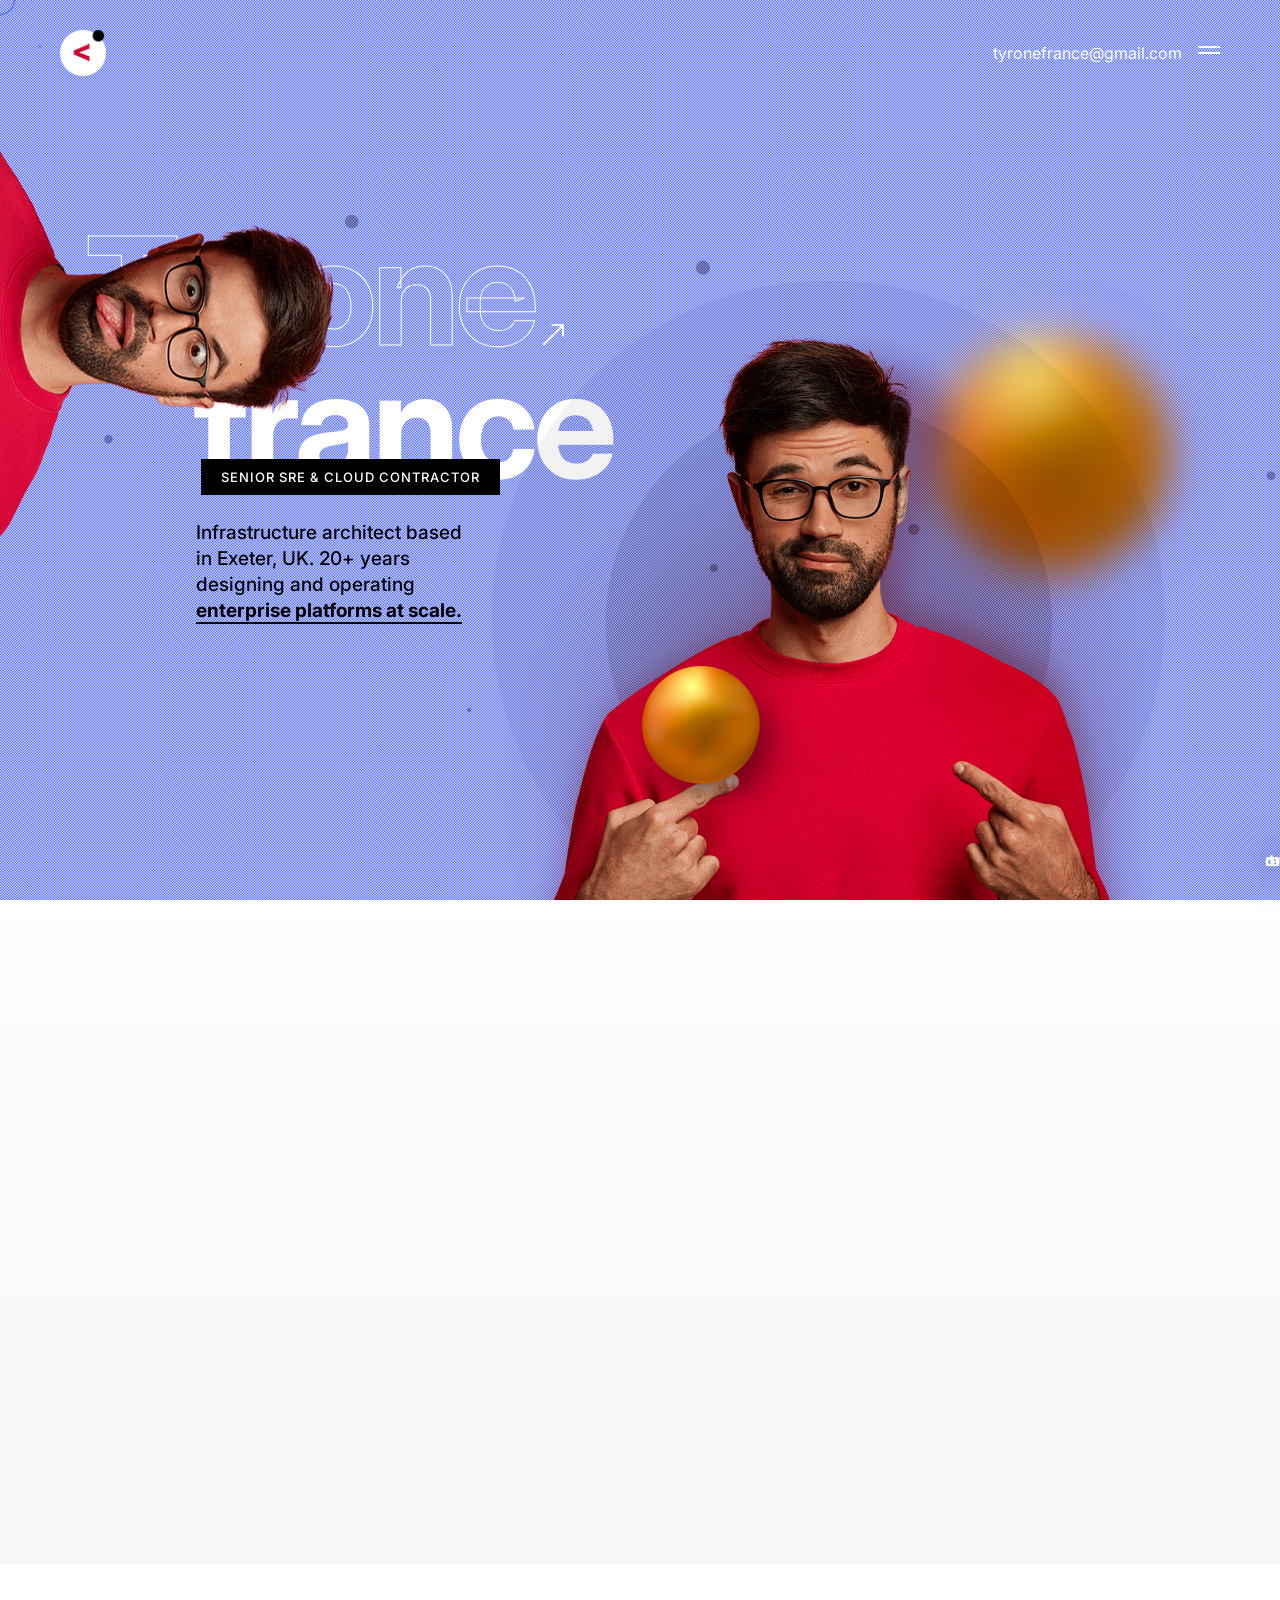
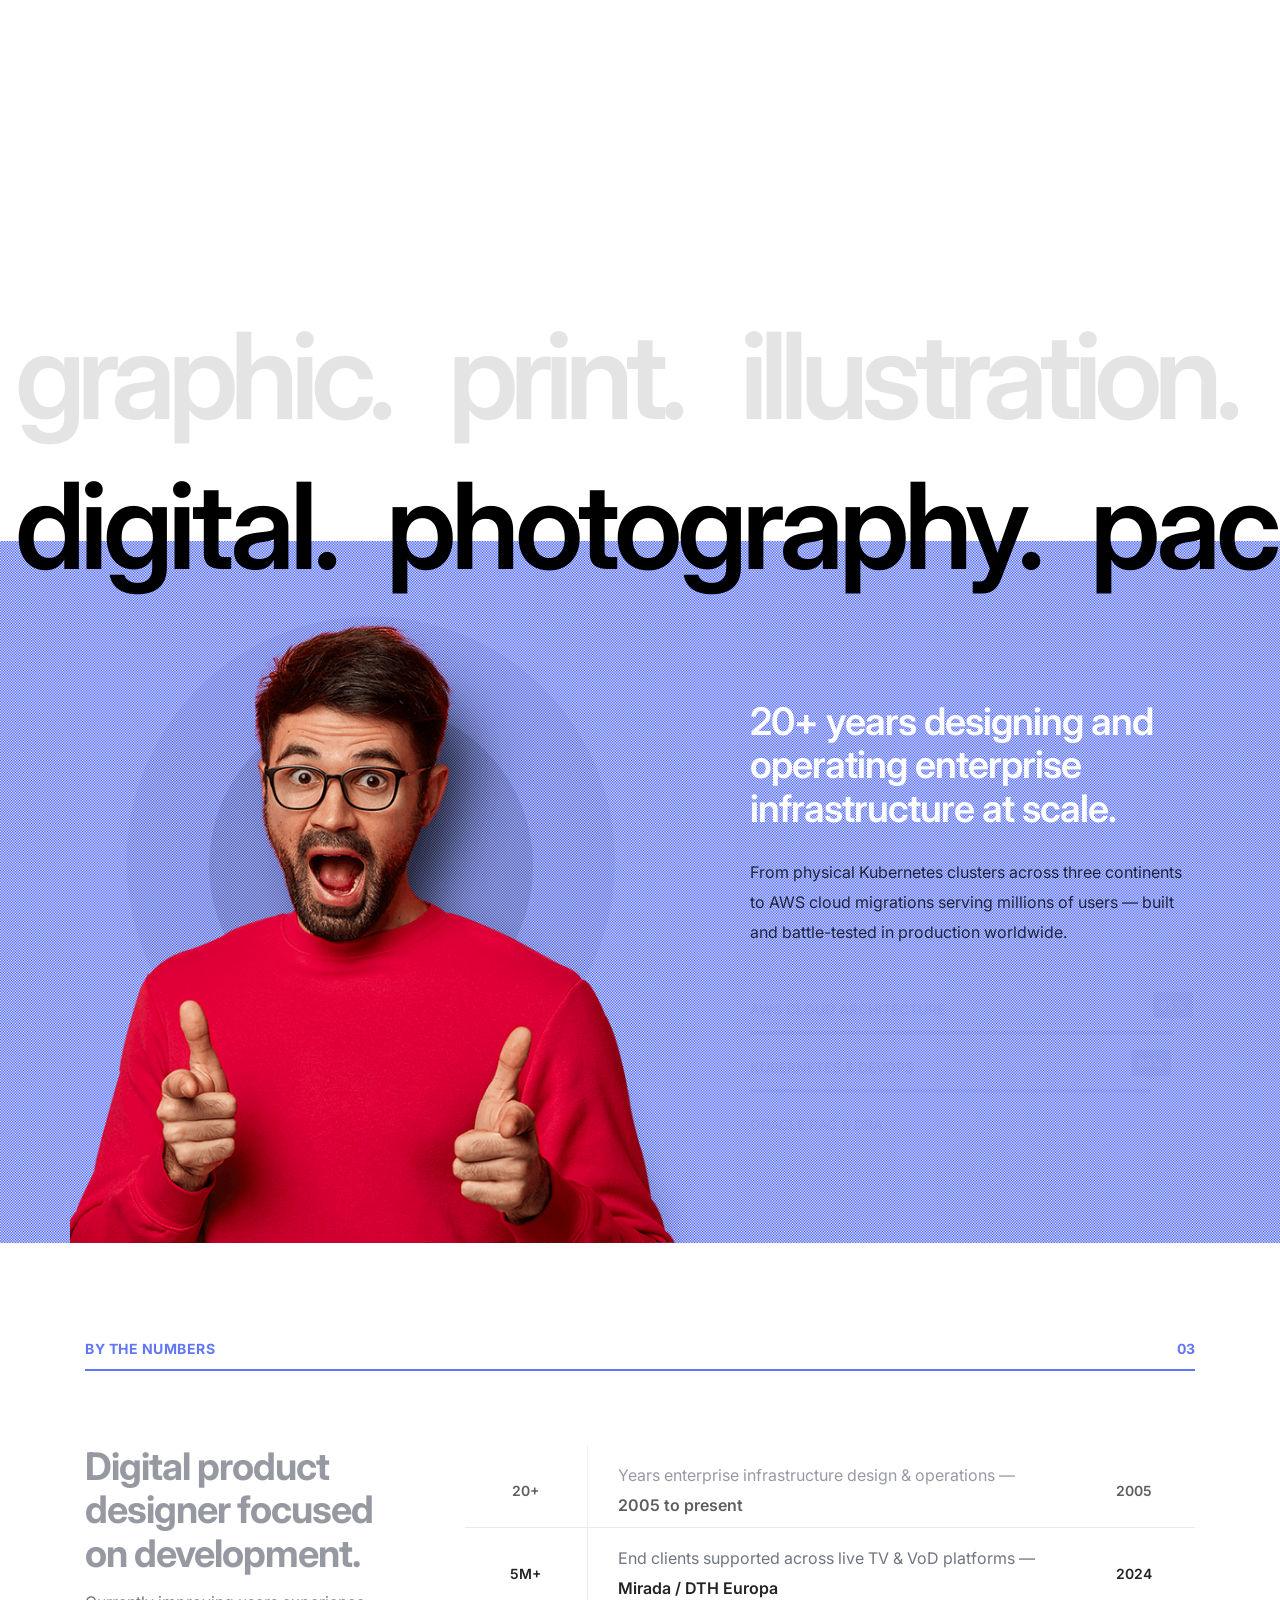
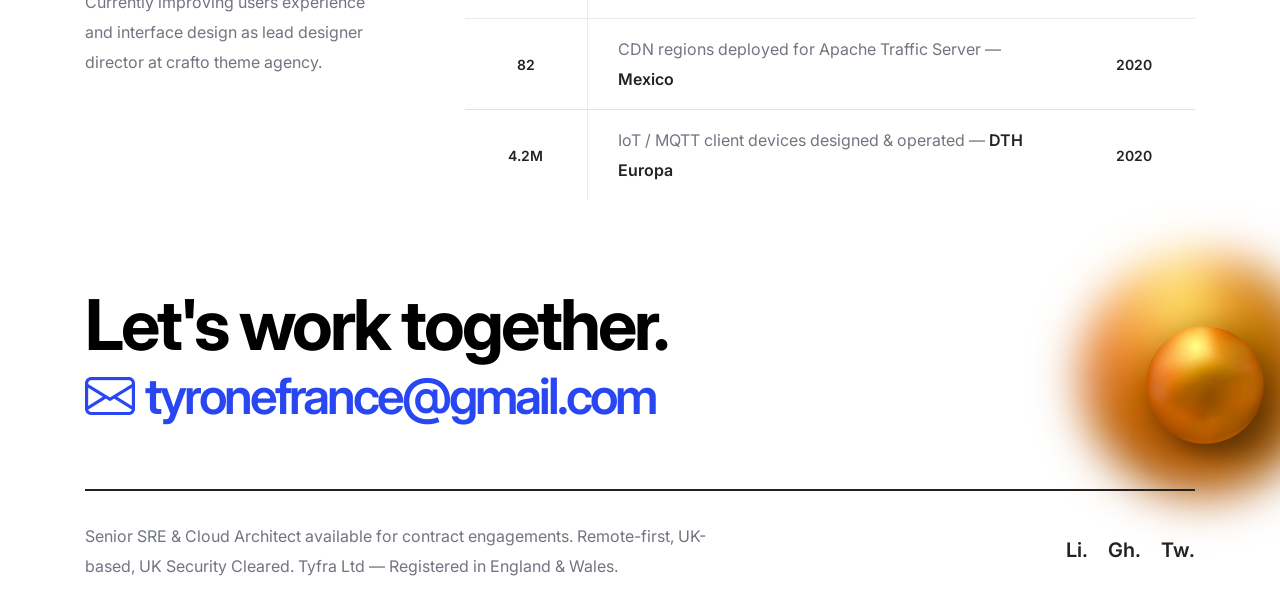
==== commit c939baeb: "Updated" ====
--- a/index1.html
+++ b/index1.html
@@ -6,7 +6,7 @@
         <meta http-equiv="X-UA-Compatible" content="IE=edge" />
         <meta name="author" content="Tyrone France">
         <meta name="viewport" content="width=device-width,initial-scale=1.0" />
-        <meta name="description" content="Tyrone France — Senior SRE, Cloud Architect and DevOps contractor based in the UK. 20+ years enterprise infrastructure experience. AWS, Kubernetes, Oracle RAC, Network Architecture.">
+        <meta name="description" content="Tyrone France — Senior SRE, Cloud Architect and DevOps contractor. 20+ years enterprise infrastructure. AWS, Kubernetes, Oracle RAC, Network Architecture. UK Security Cleared.">
         <!-- favicon icon -->
         <link rel="shortcut icon" href="images/favicon.png">
         <link rel="apple-touch-icon" href="images/apple-touch-icon-57x57.png">
@@ -36,9 +36,9 @@
                 <div class="container-fluid">
                     <div class="col-auto col-lg-2 me-lg-0 me-auto">
                         <a class="navbar-brand" href="index.html">
-                            <img src="images/demo-freelancer-logo-white.png" data-at2x="images/demo-freelancer-logo-white@2x.png" alt="Tyfra" class="default-logo">
-                            <img src="images/demo-freelancer-logo-white.png" data-at2x="images/demo-freelancer-logo-white@2x.png" alt="Tyfra" class="alt-logo">
-                            <img src="images/demo-freelancer-logo-white.png" data-at2x="images/demo-freelancer-logo-white@2x.png" alt="Tyfra" class="mobile-logo"> 
+                            <img src="images/demo-freelancer-logo-white.png" data-at2x="images/demo-freelancer-logo-white@2x.png" alt="" class="default-logo">
+                            <img src="images/demo-freelancer-logo-white.png" data-at2x="images/demo-freelancer-logo-white@2x.png" alt="" class="alt-logo">
+                            <img src="images/demo-freelancer-logo-white.png" data-at2x="images/demo-freelancer-logo-white@2x.png" alt="" class="mobile-logo"> 
                         </a>
                     </div>
                     <div class="col-auto col-lg-3 text-end lg-pe-0">
@@ -63,9 +63,9 @@
                         <ul class="menu-item-list fw-500 p-0">
                             <li class="menu-item"><a href="#home" class="inner-link nav-link">Home</a></li>
                             <li class="menu-item"><a href="#about" class="inner-link nav-link">About</a></li>
-                            <li class="menu-item"><a href="#work" class="inner-link nav-link">Experience</a></li>
+                            <li class="menu-item"><a href="#work" class="inner-link nav-link">Work</a></li>
                             <li class="menu-item"><a href="#expertise" class="inner-link nav-link">Expertise</a></li>
-                            <li class="menu-item"><a href="#awards" class="inner-link nav-link">Stats</a></li> 
+                            <li class="menu-item"><a href="#awards" class="inner-link nav-link">Awards</a></li> 
                             <li class="menu-item"><a href="#contact" class="inner-link nav-link">Contact</a></li>
                         </ul>
                     </div> 
@@ -88,11 +88,10 @@
             <!-- end hamburger menu -->
         </header>
         <!-- end header -->
-
-        <!-- start hero section -->
+        <!-- start section -->
         <section class="full-screen magic-cursor ipad-top-space-margin md-p-0 round-cursor bg-base-color bg-sliding-line overflow-hidden position-relative md-h-850px sm-h-750px" id="home">
             <div id="particles-style-01" class="h-100 position-absolute left-0px top-0 w-100" data-particle="true" data-particle-options='{"particles": {"number": {"value": 15,"density": {"enable": true,"value_area": 2000}},"color": {"value": ["#000000", "#000000", "#000000", "#000000", "#000000"]},"shape": {"type": "circle","stroke":{"width":0,"color":"#000000"}},"opacity": {"value": 0.3,"random": false,"anim": {"enable": false,"speed": 1,"sync": false}},"size": {"value": 8,"random": true,"anim": {"enable": false,"sync": true}},"line_linked":{"enable":false,"distance":0,"color":"#ffffff","opacity":0.4,"width":1},"move": {"enable": true,"speed":1,"direction": "right","random": false,"straight": false}},"interactivity": {"detect_on": "canvas","events": {"onhover": {"enable": false,"mode": "repulse"},"onclick": {"enable": false,"mode": "push"},"resize": true}},"retina_detect": false}'></div>
-            <img src="images/demo-freelancer-05.png" class="position-absolute top-35 left-minus-100px left-img d-none d-md-block" data-bottom-top="transform: translateY(-50px)" data-top-bottom="transform: translateY(50px)" alt="">
+            <img src="images/demo-freelancer-05.webp" class="position-absolute top-35 left-minus-100px left-img d-none d-md-block" data-bottom-top="transform: translateY(-50px)" data-top-bottom="transform: translateY(50px)" alt="">
             <div class="container h-100">
                 <div class="row align-items-start align-items-lg-center h-100">
                     <div class="col-xl-6 col-lg-8 md-pt-15" data-anime='{ "el": "childs", "translateY": [30, 0], "opacity": [0,1], "duration": 600, "delay": 0, "staggervalue": 300, "easing": "easeOutQuad" }'>
@@ -115,7 +114,7 @@
                                         <div data-atropos-offset="-5" class="position-absolute left-0px right-0px">
                                             <img src="images/demo-freelancer-01.png" alt="">
                                         </div>
-                                        <img data-atropos-offset="5" class="position-relative" src="images/demo-freelancer-02.png" alt="">
+                                        <img data-atropos-offset="5" class="position-relative" src="images/demo-freelancer-02.webp" alt="">
                                     </div> 
                                 </div>
                             </div>
@@ -124,9 +123,8 @@
                 </div>
             </div>
         </section>
-        <!-- end hero section -->
-
-        <!-- start about section -->
+        <!-- end section -->
+        <!-- start section -->
         <section id="about" class="big-section bg-gradient-top-very-light-gray pb-0 sm-pt-0">
             <div class="overlap-section mb-2 top-minus-40px position-relative z-index-9 md-mb-0">
                 <div class="fs-335 text-white fw-700 ls-minus-10px md-ls-minus-5px text-end text-shadow-large">contractor</div>
@@ -147,8 +145,8 @@
                         </div>
                         <div class="row mb-6">
                             <div class="col-xl-4 col-lg-5" data-anime='{ "el": "childs", "translateY": [30, 0], "opacity": [0,1], "duration": 600, "delay": 0, "staggervalue": 300, "easing": "easeOutQuad" }'>
-                                <h4 class="fw-700 ls-minus-1px mb-20px">Senior SRE and Cloud Architect focused on enterprise infrastructure.</h4>
-                                <p class="w-85 lg-w-100">I founded Tyfra Ltd to offer senior-level contract expertise — delivering reliable, scalable platforms without the overhead of a full-time hire.</p>
+                                <h4 class="fw-700 ls-minus-1px mb-20px">Digital product designer focused on development.</h4>
+                                <p class="w-85 lg-w-100">Currently improving users experience and interface design as lead designer director at crafto theme agency.</p>
                             </div>
                             <div class="col-xl-8 col-lg-7" data-anime='{ "el": "childs", "translateY": [30, 0], "opacity": [0,1], "duration": 600, "delay": 0, "staggervalue": 300, "easing": "easeOutQuad" }'>
                                 <div class="row align-items-center border-bottom border-color-light-medium-gray mb-30px pb-30px">
@@ -164,7 +162,7 @@
                                         <div class="fs-18 fw-600">Engineering</div>
                                     </div>
                                     <div class="col-md-9 last-paragraph-no-margin">
-                                        <p>Designing and building scalable, resilient systems — from architecture diagrams to working production deployments. No shortcuts, no tech debt left behind.</p>
+                                        <p>Designing and building scalable, resilient systems — from architecture to production. No shortcuts, no tech debt left behind.</p>
                                     </div>
                                 </div> 
                                 <div class="row align-items-center">
@@ -199,9 +197,8 @@
                 </div> 
             </div>
         </section>
-        <!-- end about section -->
-
-        <!-- start experience section -->
+        <!-- end section -->
+        <!-- start section -->
         <section id="work" class="pb-0">
             <div class="container">
                 <div class="row">
@@ -217,96 +214,237 @@
                                 <div class="separator-line-2px w-100 d-block bg-base-color"></div>
                             </div>
                         </div>
-
-                        <!-- DTH Europa -->
-                        <div class="row align-items-center border-bottom border-color-light-medium-gray mb-30px pb-30px" data-anime='{ "el": "childs", "translateY": [30, 0], "opacity": [0,1], "duration": 600, "delay": 0, "staggervalue": 300, "easing": "easeOutQuad" }'>
-                            <div class="col-md-3">
-                                <div class="fs-18 fw-600">DTH Europa SA</div>
-                                <p class="fs-14 text-base-color fw-600 mb-0">Dec 2024 — Present</p>
-                            </div>
-                            <div class="col-md-9 last-paragraph-no-margin">
-                                <h5 class="fw-700 mb-10px">Senior SRE Engineer · Oracle DBA · DevOps</h5>
-                                <p>Core architect within a three-person team across UK and Spain, defining all server-side elements of the Iris platform — handling thousands of requests/second for millions of STBs, smart TVs, tablets and smartphones. Full stack support for TV platforms totalling 5M+ clients. Design and build of MQTT IoT platform for 4.2 million devices.</p>
-                            </div>
-                        </div>
-
-                        <!-- Mirada PLC -->
-                        <div class="row align-items-center border-bottom border-color-light-medium-gray mb-30px pb-30px" data-anime='{ "el": "childs", "translateY": [30, 0], "opacity": [0,1], "duration": 600, "delay": 0, "staggervalue": 300, "easing": "easeOutQuad" }'>
-                            <div class="col-md-3">
-                                <div class="fs-18 fw-600">Mirada PLC</div>
-                                <p class="fs-14 text-base-color fw-600 mb-0">Jan 2010 — Dec 2024</p>
-                            </div>
-                            <div class="col-md-9 last-paragraph-no-margin">
-                                <h5 class="fw-700 mb-10px">IT Operations · Oracle DBA · DevOps</h5>
-                                <p>14-year tenure delivering enterprise infrastructure for interactive TV and VoD platforms used worldwide. Physical Kubernetes clusters (Matchbox / Ignition / Flatcar) in Exeter, Madrid &amp; Bolivia. Oracle RAC on-prem to AWS RDS bidirectional sync via Golden Gate. Apache Traffic Server CDN across 82 regions in Mexico. AWS EKS clusters for customers in Mexico, Bolivia, Mongolia, Bermuda, Madrid and UK.</p>
-                            </div>
-                        </div>
-
-                        <!-- Shaw Trust -->
-                        <div class="row align-items-center border-bottom border-color-light-medium-gray mb-30px pb-30px" data-anime='{ "el": "childs", "translateY": [30, 0], "opacity": [0,1], "duration": 600, "delay": 0, "staggervalue": 300, "easing": "easeOutQuad" }'>
-                            <div class="col-md-3">
-                                <div class="fs-18 fw-600">Shaw Trust (CDG)</div>
-                                <p class="fs-14 text-base-color fw-600 mb-0">Jan 2008 — Jan 2010</p>
-                            </div>
-                            <div class="col-md-9 last-paragraph-no-margin">
-                                <h5 class="fw-700 mb-10px">IT Systems Administrator</h5>
-                                <p>Managed infrastructure across 24 London centres. Prepared the organisation for ISO27001 / ISMS BS7799 compliance. Deployed Symantec Endpoint Encryption across 700+ machines. Configured 75 × Cisco 877 routers with IPsec VPN tunnels to ASA 5510.</p>
-                            </div>
-                        </div>
-
-                        <!-- Earlier roles -->
-                        <div class="row align-items-center" data-anime='{ "el": "childs", "translateY": [30, 0], "opacity": [0,1], "duration": 600, "delay": 0, "staggervalue": 300, "easing": "easeOutQuad" }'>
-                            <div class="col-md-3">
-                                <div class="fs-18 fw-600">Earlier roles</div>
-                                <p class="fs-14 text-base-color fw-600 mb-0">2005 — 2008</p>
-                            </div>
-                            <div class="col-md-9 last-paragraph-no-margin">
-                                <h5 class="fw-700 mb-10px">ICT Officer &amp; IT Networking Specialist</h5>
-                                <p>Genesis, London (ICT Officer) — large-scale PC refresh project, 1,300 machines, network infrastructure for tube line sites. White Rose Services (IT Networking Specialist) — network setup and fit-out for retail sites across Scotland and England.</p>
-                            </div>
-                        </div>
-
+                        <div class="row">
+                            <div class="col-12 filter-content">
+                                <ul class="portfolio-transform portfolio-wrapper grid-loading grid grid-4col xxl-grid-4col xl-grid-4col lg-grid-3col md-grid-2col sm-grid-2col xs-grid-1col gutter-medium" data-anime='{ "el": "childs", "translateY": [0, 0], "translateX": [0, 0], "opacity": [0,1], "duration": 800, "delay": 200, "staggervalue": 300, "easing": "easeOutQuad" }'>
+                                    <li class="grid-sizer"></li>
+                                    <!-- start portfolio item -->
+                                    <li class="grid-item web digital branding">
+                                        <div class="portfolio-box mousetip-wrapper">
+                                            <a href="https://placehold.co/800x1166" data-group="lightbox-gallery" title="Lightbox gallery image title">
+                                                <div class="portfolio-image overflow-hidden">
+                                                    <img src="https://placehold.co/800x1166" alt="" />
+                                                </div>
+                                                <div class="caption bg-base-color border-radius-4px">
+                                                    <span class="fs-17 text-white fw-500 lh-10 d-block">Tailoring</span>
+                                                    <span class="fs-14 fw-500 text-black lh-initial">Branding</span>
+                                                </div>
+                                            </a>             
+                                        </div>
+                                    </li>
+                                    <!-- end portfolio item -->
+                                    <!-- start portfolio item -->
+                                    <li class="grid-item digital selected">
+                                        <div class="portfolio-box mousetip-wrapper">
+                                            <a href="https://placehold.co/800x775" data-group="lightbox-gallery" title="Lightbox gallery image title">
+                                                <div class="portfolio-image overflow-hidden">
+                                                    <img src="https://placehold.co/800x775" alt="" />
+                                                </div>
+                                                <div class="caption bg-base-color border-radius-4px">
+                                                    <span class="fs-17 text-white fw-500 lh-10 d-block">Stream</span>
+                                                    <span class="fs-14 fw-500 text-black lh-initial">Branding</span>
+                                                </div>
+                                            </a>             
+                                        </div>
+                                    </li>
+                                    <!-- end portfolio item -->
+                                    <!-- start portfolio item -->
+                                    <li class="grid-item web digital branding">
+                                        <div class="portfolio-box mousetip-wrapper">
+                                            <a href="https://placehold.co/800x1166" data-group="lightbox-gallery" title="Lightbox gallery image title">
+                                                <div class="portfolio-image overflow-hidden">
+                                                    <img src="https://placehold.co/800x1166" alt="" />
+                                                </div>
+                                                <div class="caption bg-base-color border-radius-4px">
+                                                    <span class="fs-17 text-white fw-500 lh-10 d-block">Jeremy</span>
+                                                    <span class="fs-14 fw-500 text-black lh-initial">Digital</span>
+                                                </div>
+                                            </a>             
+                                        </div>
+                                    </li>
+                                    <!-- end portfolio item -->
+                                    <!-- start portfolio item -->
+                                    <li class="grid-item selected digital branding">
+                                        <div class="portfolio-box mousetip-wrapper">
+                                            <a href="https://placehold.co/800x775" data-group="lightbox-gallery" title="Lightbox gallery image title">
+                                                <div class="portfolio-image overflow-hidden">
+                                                    <img src="https://placehold.co/800x775" alt="" />
+                                                </div>
+                                                <div class="caption bg-base-color border-radius-4px">
+                                                    <span class="fs-17 text-white fw-500 lh-10 d-block">Truenorth</span>
+                                                    <span class="fs-14 fw-500 text-black lh-initial">Identity</span>
+                                                </div>
+                                            </a>             
+                                        </div>
+                                    </li>
+                                    <!-- end portfolio item -->
+                                    <!-- start portfolio item -->
+                                    <li class="grid-item digital web branding">
+                                        <div class="portfolio-box mousetip-wrapper">
+                                            <a href="https://placehold.co/800x1166" data-group="lightbox-gallery" title="Lightbox gallery image title">
+                                                <div class="portfolio-image overflow-hidden">
+                                                    <img src="https://placehold.co/800x1166" alt="" />
+                                                </div>
+                                                <div class="caption bg-base-color border-radius-4px">
+                                                    <span class="fs-17 text-white fw-500 lh-10 d-block">Armchair</span>
+                                                    <span class="fs-14 fw-500 text-black lh-initial">Brochure</span>
+                                                </div>
+                                            </a>             
+                                        </div>
+                                    </li>
+                                    <!-- end portfolio item -->
+                                    <!-- start portfolio item -->
+                                    <li class="grid-item web digital branding">
+                                        <div class="portfolio-box mousetip-wrapper">
+                                            <a href="https://placehold.co/800x1166" data-group="lightbox-gallery" title="Lightbox gallery image title">
+                                                <div class="portfolio-image overflow-hidden">
+                                                    <img src="https://placehold.co/800x1166" alt="" />
+                                                </div>
+                                                <div class="caption bg-base-color border-radius-4px">
+                                                    <span class="fs-17 text-white fw-500 lh-10 d-block">Aparthotel</span>
+                                                    <span class="fs-14 fw-500 text-black lh-initial">Development</span>
+                                                </div>
+                                            </a>             
+                                        </div>
+                                    </li>
+                                    <!-- end portfolio item -->
+                                    <!-- start portfolio item -->
+                                    <li class="grid-item web digital selected branding">
+                                        <div class="portfolio-box mousetip-wrapper">
+                                            <a href="https://placehold.co/800x775" data-group="lightbox-gallery" title="Lightbox gallery image title">
+                                                <div class="portfolio-image overflow-hidden">
+                                                    <img src="https://placehold.co/800x775" alt="" />
+                                                </div>
+                                                <div class="caption bg-base-color border-radius-4px">
+                                                    <span class="fs-17 text-white fw-500 lh-10 d-block">Massive</span>
+                                                    <span class="fs-14 fw-500 text-black lh-initial">e-Commerce</span>
+                                                </div>
+                                            </a>             
+                                        </div>
+                                    </li>
+                                    <!-- end portfolio item -->
+                                    <!-- start portfolio item -->
+                                    <li class="grid-item web digital selected branding">
+                                        <div class="portfolio-box mousetip-wrapper">
+                                            <a href="https://placehold.co/800x775" data-group="lightbox-gallery" title="Lightbox gallery image title">
+                                                <div class="portfolio-image overflow-hidden">
+                                                    <img src="https://placehold.co/800x775" alt="" />
+                                                </div>
+                                                <div class="caption bg-base-color border-radius-4px">
+                                                    <span class="fs-17 text-white fw-500 lh-10 d-block">Cortifiel</span>
+                                                    <span class="fs-14 fw-500 text-black lh-initial">Identity</span>
+                                                </div>
+                                            </a>             
+                                        </div>
+                                    </li>
+                                    <!-- end portfolio item -->  
+                                </ul>
+                            </div>
+                        </div>
                     </div>
                 </div>
             </div>
         </section>
-        <!-- end experience section -->
-
-        <!-- start marquee section -->
+        <!-- end section -->
+        <!-- start section -->
         <section class="overflow-hidden position-relative half-section overlap-height pb-0">
             <div class="container-fluid overlap-gap-section">
                 <div class="row position-relative">
                     <div class="col swiper swiper-width-auto text-center pb-30px sm-pb-0px" data-slider-options='{ "slidesPerView": "auto", "spaceBetween":60, "speed": 8000, "loop": true, "autoplay": { "delay":0, "disableOnInteraction": false }, "allowTouchMove": false, "effect": "slide" }'>
                         <div class="swiper-wrapper marquee-slide">
-                            <div class="swiper-slide"><div class="fs-180 xl-fs-120 sm-fs-80 text-extra-medium-gray fw-600 ls-minus-8px sm-ls-minus-4px word-break-normal">aws.</div></div>
-                            <div class="swiper-slide"><div class="fs-180 xl-fs-120 sm-fs-80 text-extra-medium-gray fw-600 ls-minus-8px sm-ls-minus-4px word-break-normal">kubernetes.</div></div>
-                            <div class="swiper-slide"><div class="fs-180 xl-fs-120 sm-fs-80 text-extra-medium-gray fw-600 ls-minus-8px sm-ls-minus-4px word-break-normal">linux.</div></div>
-                            <div class="swiper-slide"><div class="fs-180 xl-fs-120 sm-fs-80 text-extra-medium-gray fw-600 ls-minus-8px sm-ls-minus-4px word-break-normal">devops.</div></div>
-                            <div class="swiper-slide"><div class="fs-180 xl-fs-120 sm-fs-80 text-extra-medium-gray fw-600 ls-minus-8px sm-ls-minus-4px word-break-normal">oracle.</div></div>
-                            <div class="swiper-slide"><div class="fs-180 xl-fs-120 sm-fs-80 text-extra-medium-gray fw-600 ls-minus-8px sm-ls-minus-4px word-break-normal">networking.</div></div>
-                            <div class="swiper-slide"><div class="fs-180 xl-fs-120 sm-fs-80 text-extra-medium-gray fw-600 ls-minus-8px sm-ls-minus-4px word-break-normal">sre.</div></div>
-                            <div class="swiper-slide"><div class="fs-180 xl-fs-120 sm-fs-80 text-extra-medium-gray fw-600 ls-minus-8px sm-ls-minus-4px word-break-normal">aws.</div></div>
+                            <!-- start client item -->
+                            <div class="swiper-slide">
+                                <div class="fs-180 xl-fs-120 sm-fs-80 text-extra-medium-gray fw-600 ls-minus-8px sm-ls-minus-4px word-break-normal">branding.</div>
+                            </div>
+                            <!-- end client item -->
+                            <!-- start client item -->
+                            <div class="swiper-slide">
+                                <div class="fs-180 xl-fs-120 sm-fs-80 text-extra-medium-gray fw-600 ls-minus-8px sm-ls-minus-4px word-break-normal">graphic.</div>
+                            </div>
+                            <!-- end client item --> 
+                            <!-- end client item --> 
+                            <!-- start client item -->
+                            <div class="swiper-slide">
+                                <div class="fs-180 xl-fs-120 sm-fs-80 text-extra-medium-gray fw-600 ls-minus-8px sm-ls-minus-4px word-break-normal">print.</div>
+                            </div>
+                            <!-- end client item --> 
+                            <!-- start client item -->
+                            <div class="swiper-slide">
+                                <div class="fs-180 xl-fs-120 sm-fs-80 text-extra-medium-gray fw-600 ls-minus-8px sm-ls-minus-4px word-break-normal">illustration.</div>
+                            </div>
+                            <!-- end client item --> 
+                            <!-- start client item -->
+                            <div class="swiper-slide">
+                                <div class="fs-180 xl-fs-120 sm-fs-80 text-extra-medium-gray fw-600 ls-minus-8px sm-ls-minus-4px word-break-normal">packaging.</div>
+                            </div>
+                            <!-- end client item --> 
+                            <!-- start client item -->
+                            <div class="swiper-slide">
+                                <div class="fs-180 xl-fs-120 sm-fs-80 text-extra-medium-gray fw-600 ls-minus-8px sm-ls-minus-4px word-break-normal">web.</div>
+                            </div>
+                            <!-- end client item --> 
+                            <!-- start client item -->
+                            <div class="swiper-slide">
+                                <div class="fs-180 xl-fs-120 sm-fs-80 text-extra-medium-gray fw-600 ls-minus-8px sm-ls-minus-4px word-break-normal">development.</div>
+                            </div>
+                            <!-- end client item --> 
+                            <!-- start client item -->
+                            <div class="swiper-slide">
+                                <div class="fs-180 xl-fs-120 sm-fs-80 text-extra-medium-gray fw-600 ls-minus-8px sm-ls-minus-4px word-break-normal">branding.</div>
+                            </div>
+                            <!-- end client item --> 
                         </div> 
                     </div>  
                 </div>
             </div> 
         </section>
-        <!-- end marquee section -->
-
-        <!-- start expertise section -->
+        <!-- end section -->
+        <!-- start section -->
         <section class="bg-base-color bg-sliding-line position-relative pb-0">
             <div class="container-fluid overlap-section">
                 <div class="row position-relative">
                     <div class="col swiper swiper-width-auto text-center pb-30px sm-pb-0px" data-slider-options='{ "slidesPerView": "auto", "spaceBetween":50, "speed": 8000, "loop": true, "autoplay": { "delay":0, "disableOnInteraction": false, "reverseDirection": true }, "allowTouchMove": false, "effect": "slide" }'>
                         <div class="swiper-wrapper marquee-slide">
-                            <div class="swiper-slide"><div class="fs-150 xl-fs-120 sm-fs-80 text-black fw-600 ls-minus-5px sm-ls-minus-4px word-break-normal">docker.</div></div>
-                            <div class="swiper-slide"><div class="fs-150 xl-fs-120 sm-fs-80 text-black fw-600 ls-minus-5px sm-ls-minus-4px word-break-normal">ansible.</div></div>
-                            <div class="swiper-slide"><div class="fs-150 xl-fs-120 sm-fs-80 text-black fw-600 ls-minus-5px sm-ls-minus-4px word-break-normal">terraform.</div></div>
-                            <div class="swiper-slide"><div class="fs-150 xl-fs-120 sm-fs-80 text-black fw-600 ls-minus-5px sm-ls-minus-4px word-break-normal">grafana.</div></div>
-                            <div class="swiper-slide"><div class="fs-150 xl-fs-120 sm-fs-80 text-black fw-600 ls-minus-5px sm-ls-minus-4px word-break-normal">helm.</div></div>
-                            <div class="swiper-slide"><div class="fs-150 xl-fs-120 sm-fs-80 text-black fw-600 ls-minus-5px sm-ls-minus-4px word-break-normal">cisco.</div></div>
-                            <div class="swiper-slide"><div class="fs-150 xl-fs-120 sm-fs-80 text-black fw-600 ls-minus-5px sm-ls-minus-4px word-break-normal">redis.</div></div>
-                            <div class="swiper-slide"><div class="fs-150 xl-fs-120 sm-fs-80 text-black fw-600 ls-minus-5px sm-ls-minus-4px word-break-normal">elk.</div></div>
+                            <!-- start client item -->
+                            <div class="swiper-slide">
+                                <div class="fs-150 xl-fs-120 sm-fs-80 text-black fw-600 ls-minus-5px sm-ls-minus-4px word-break-normal">photography.</div>
+                            </div>
+                            <!-- end client item -->
+                            <!-- start client item -->
+                            <div class="swiper-slide">
+                                <div class="fs-150 xl-fs-120 sm-fs-80 text-black fw-600 ls-minus-5px sm-ls-minus-4px word-break-normal">packaging.</div>
+                            </div>
+                            <!-- end client item -->  
+                            <!-- start client item -->
+                            <div class="swiper-slide">
+                                <div class="fs-150 xl-fs-120 sm-fs-80 text-black fw-600 ls-minus-5px sm-ls-minus-4px word-break-normal">digital.</div>
+                            </div>
+                            <!-- end client item --> 
+                            <!-- start client item -->
+                            <div class="swiper-slide">
+                                <div class="fs-150 xl-fs-120 sm-fs-80 text-black fw-600 ls-minus-5px sm-ls-minus-4px word-break-normal">interface.</div>
+                            </div>
+                            <!-- end client item --> 
+                            <!-- start client item -->
+                            <div class="swiper-slide">
+                                <div class="fs-150 xl-fs-120 sm-fs-80 text-black fw-600 ls-minus-5px sm-ls-minus-4px word-break-normal">development.</div>
+                            </div>
+                            <!-- end client item --> 
+                            <!-- start client item -->
+                            <div class="swiper-slide">
+                                <div class="fs-150 xl-fs-120 sm-fs-80 text-black fw-600 ls-minus-5px sm-ls-minus-4px word-break-normal">theme.</div>
+                            </div>
+                            <!-- end client item --> 
+                            <!-- start client item -->
+                            <div class="swiper-slide">
+                                <div class="fs-150 xl-fs-120 sm-fs-80 text-black fw-600 ls-minus-5px sm-ls-minus-4px word-break-normal">agency.</div>
+                            </div>
+                            <!-- end client item --> 
+                            <!-- start client item -->
+                            <div class="swiper-slide">
+                                <div class="fs-150 xl-fs-120 sm-fs-80 text-black fw-600 ls-minus-5px sm-ls-minus-4px word-break-normal">digital.</div>
+                            </div>
+                            <!-- end client item --> 
                         </div> 
                     </div>  
                 </div>
@@ -322,7 +460,7 @@
                                             <div data-atropos-offset="-1" class="position-absolute left-0px right-0px">
                                                 <img src="images/demo-freelancer-01.png" class="w-70" alt="">
                                             </div>
-                                            <img data-atropos-offset="5" class="position-relative" src="images/demo-freelancer-06.png" alt="">
+                                            <img data-atropos-offset="5" class="position-relative" src="images/demo-freelancer-06.webp" alt="">
                                         </div> 
                                     </div>
                                 </div>
@@ -331,40 +469,39 @@
                     </div>
                     <div class="col-lg-5 mb-6 mt-6 md-mb-0" data-anime='{ "el": "childs", "translateY": [30, 0], "opacity": [0,1], "duration": 600, "delay": 0, "staggervalue": 300, "easing": "easeOutQuad" }'>
                         <h4 class="fw-600 text-white mb-20px ls-minus-1px">20+ years designing and operating enterprise infrastructure at scale.</h4>
-                        <p class="w-90 text-black xl-w-100">From physical Kubernetes clusters across three continents to AWS cloud migrations serving millions of users — built and battle-tested in production environments worldwide.</p>
+                        <p class="w-90 text-black xl-w-100">From physical Kubernetes clusters across three continents to AWS cloud migrations serving millions of users — built and battle-tested in production worldwide.</p>
                         <div class="progress-bar-style-01 mt-14 d-block">
+                            <!-- start progress bar item -->
                             <div class="progress mb-12 sm-mb-20 bg-transparent">
                                 <div class="progress-bar-title d-inline-block text-black text-uppercase fs-14 fw-600">AWS Cloud Architecture</div>
-                                <div class="progress-bar bg-black" role="progressbar" aria-valuenow="95" aria-valuemin="0" aria-valuemax="100" aria-label="aws">
+                                <div class="progress-bar bg-black" role="progressbar" aria-valuenow="95" aria-valuemin="0" aria-valuemax="100" aria-label="web-design">
                                     <span class="progress-bar-percent text-center bg-black fs-11 lh-12 text-white">95%</span>
                                 </div>
                             </div>
+                            <!-- end progress bar item -->
+                            <!-- start progress bar item -->
                             <div class="progress mb-12 sm-mb-20 bg-transparent">
                                 <div class="progress-bar-title d-inline-block text-black text-uppercase fs-14 fw-600">Kubernetes &amp; DevOps</div>
-                                <div class="progress-bar bg-black" role="progressbar" aria-valuenow="90" aria-valuemin="0" aria-valuemax="100" aria-label="kubernetes">
+                                <div class="progress-bar bg-black" role="progressbar" aria-valuenow="90" aria-valuemin="0" aria-valuemax="100" aria-label="graphic-design">
                                     <span class="progress-bar-percent text-center bg-black fs-11 lh-12 text-white">90%</span>
                                 </div>
                             </div>
+                            <!-- end progress bar item -->
+                            <!-- start progress bar item -->
                             <div class="progress mb-12 sm-mb-20 bg-transparent">
                                 <div class="progress-bar-title d-inline-block text-black text-uppercase fs-14 fw-600">Oracle RAC &amp; DBA</div>
-                                <div class="progress-bar bg-black" role="progressbar" aria-valuenow="88" aria-valuemin="0" aria-valuemax="100" aria-label="oracle">
+                                <div class="progress-bar bg-black" role="progressbar" aria-valuenow="88" aria-valuemin="0" aria-valuemax="100" aria-label="art-direction">
                                     <span class="progress-bar-percent text-center bg-black fs-11 lh-12 text-white">88%</span>
                                 </div>
                             </div>
-                            <div class="progress mb-12 sm-mb-20 bg-transparent">
-                                <div class="progress-bar-title d-inline-block text-black text-uppercase fs-14 fw-600">Network Architecture</div>
-                                <div class="progress-bar bg-black" role="progressbar" aria-valuenow="88" aria-valuemin="0" aria-valuemax="100" aria-label="networking">
-                                    <span class="progress-bar-percent text-center bg-black fs-11 lh-12 text-white">88%</span>
-                                </div>
-                            </div>
+                            <!-- end progress bar item -->
                         </div>
                     </div>
                 </div>
             </div>
         </section>
-        <!-- end expertise section -->
-
-        <!-- start stats / awards section -->
+        <!-- end section -->
+        <!-- start section -->
         <section id="awards" class="pb-0">
             <div class="container">
                 <div class="row">
@@ -382,8 +519,8 @@
                         </div>
                         <div class="row">
                             <div class="col-xl-4 col-lg-5 last-paragraph-no-margin md-mb-30px" data-anime='{ "el": "childs", "translateY": [30, 0], "opacity": [0,1], "duration": 600, "delay": 0, "staggervalue": 300, "easing": "easeOutQuad" }'>
-                                <h4 class="fw-700 ls-minus-1px mb-20px">Built for scale. Proven in production.</h4>
-                                <p class="w-85 lg-w-100">These aren't numbers from a sandbox. Every figure represents real infrastructure under real load, serving real clients worldwide.</p>
+                                <h4 class="fw-700 ls-minus-1px mb-20px">Digital product designer focused on development.</h4>
+                                <p class="w-85 lg-w-100">Currently improving users experience and interface design as lead designer director at crafto theme agency.</p>
                             </div>
                             <div class="col-xl-8 col-lg-7" data-anime='{ "el": "childs", "translateY": [30, 0], "opacity": [0,1], "duration": 600, "delay": 0, "staggervalue": 300, "easing": "easeOutQuad" }'>
                                 <div class="row g-0">
@@ -391,7 +528,7 @@
                                         <span class="text-dark-gray fs-14 fw-600">20+</span>
                                     </div>
                                     <div class="col-8 last-paragraph-no-margin ps-30px pe-30px pt-15px pb-15px border-start border-color-light-medium-gray"> 
-                                        <p>Years of enterprise infrastructure design &amp; operations — <span class="fw-600 text-dark-gray">2005 to present</span></p>
+                                        <p>Years enterprise infrastructure design &amp; operations — <span class="fw-600 text-dark-gray">2005 to present</span></p>
                                     </div>
                                     <div class="col-2 align-self-center text-center">
                                         <span class="text-dark-gray fs-14 fw-600">2005</span>
@@ -416,7 +553,7 @@
                                         <p>CDN regions deployed for Apache Traffic Server — <span class="fw-600 text-dark-gray">Mexico</span></p>
                                     </div>
                                     <div class="col-2 align-self-center text-center">
-                                        <span class="text-dark-gray fs-14 fw-600">2018</span>
+                                        <span class="text-dark-gray fs-14 fw-600">2020</span>
                                     </div>
                                 </div>
                                 <div class="row border-top g-0">
@@ -436,9 +573,8 @@
                 </div>
             </div>
         </section>
-        <!-- end stats section -->
-
-        <!-- start footer / contact -->
+        <!-- end section -->
+        <!-- start footer -->
         <footer id="contact" class="position-relative overflow-hidden pb-0">
             <img src="images/demo-freelancer-03.png" class="position-absolute top-0px right-minus-100px" alt=""> 
             <div class="container position-relative">
@@ -454,31 +590,29 @@
                 </div>
                 <div class="row g-0 align-items-center border-top border-2 border-color-dark-gray pt-30px mt-6 mb-3">
                     <div class="col-md-7 last-paragraph-no-margin sm-mb-20px">
-                        <p>Senior SRE &amp; Cloud Architect available for contract engagements. Remote-first, UK-based, security cleared. Tyfra Ltd — Registered in England &amp; Wales.</p>
+                        <p>Senior SRE &amp; Cloud Architect available for contract engagements. Remote-first, UK-based, UK Security Cleared. Tyfra Ltd — Registered in England &amp; Wales.</p>
                     </div>
                     <div class="col-md-5 elements-social social-text-style-01 text-start text-md-end sm-mb-20px">
                         <ul class="medium-icon dark fw-600">
-                            <li><a class="linkedin" href="https://www.linkedin.com/in/tyronefrance" target="_blank">Li.</a></li>
-                            <li><a class="github" href="https://github.com/tyronefrance" target="_blank">Gh.</a></li>
-                            <li><a class="twitter" href="https://twitter.com/tyronefrance" target="_blank">Tw.</a></li>
+                            <li><a class="linkedin" href="https://www.linkedin.com/" target="_blank">Li.</a></li>
+                            <li><a class="github" href="https://github.com/" target="_blank">Gh.</a></li>
+                            <li><a class="twitter" href="https://twitter.com/" target="_blank">Tw.</a></li> 
                         </ul>
                     </div>
                 </div>
             </div>
         </footer>
         <!-- end footer -->
-
-        <!-- start scroll progress -->
+         <!-- start scroll progress -->
         <div class="scroll-progress d-none d-xxl-block">
           <a href="#" class="scroll-top" aria-label="scroll">
             <span class="scroll-text">Scroll</span><span class="scroll-line"><span class="scroll-point"></span></span>
           </a>
         </div>
         <!-- end scroll progress -->
-
         <!-- javascript libraries -->
         <script type="text/javascript" src="js/jquery.js"></script>
         <script type="text/javascript" src="js/vendors.min.js"></script> 
         <script type="text/javascript" src="js/main.js"></script>
     </body>
-</html>
+</html>
